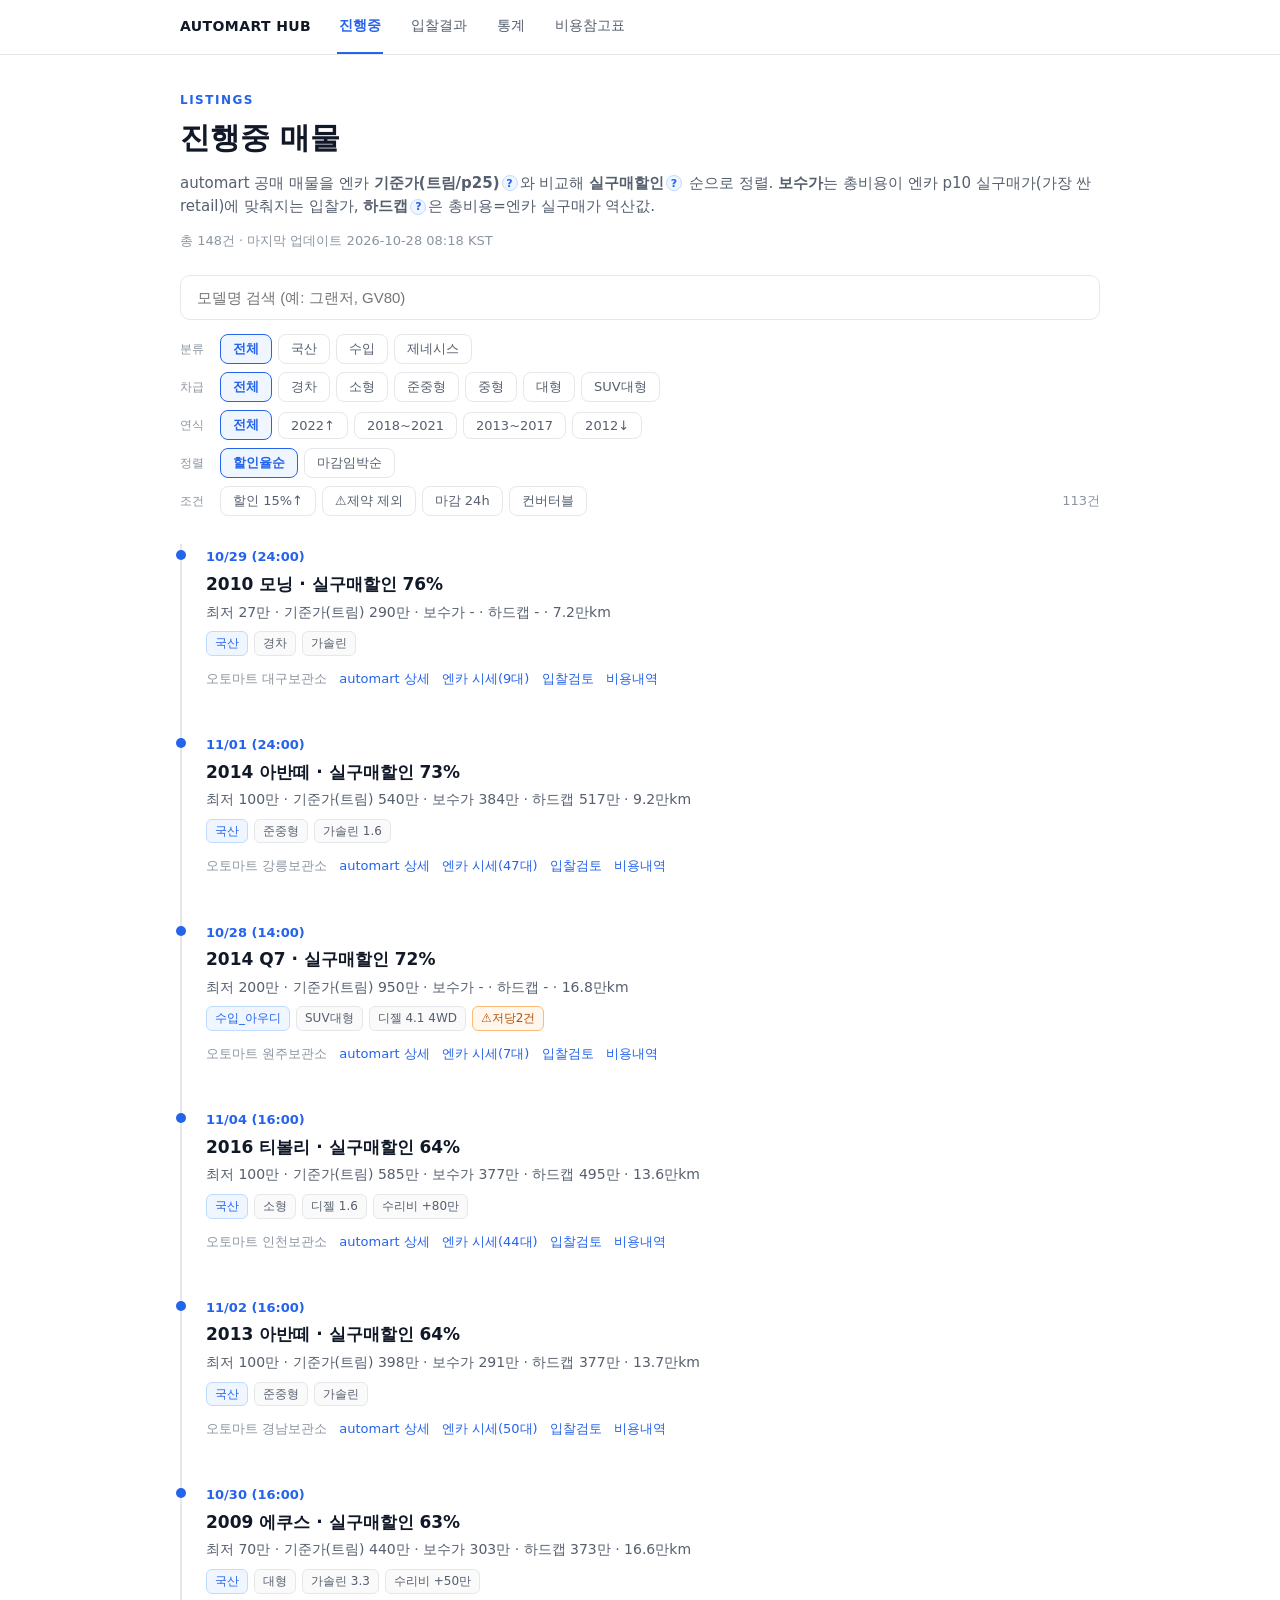
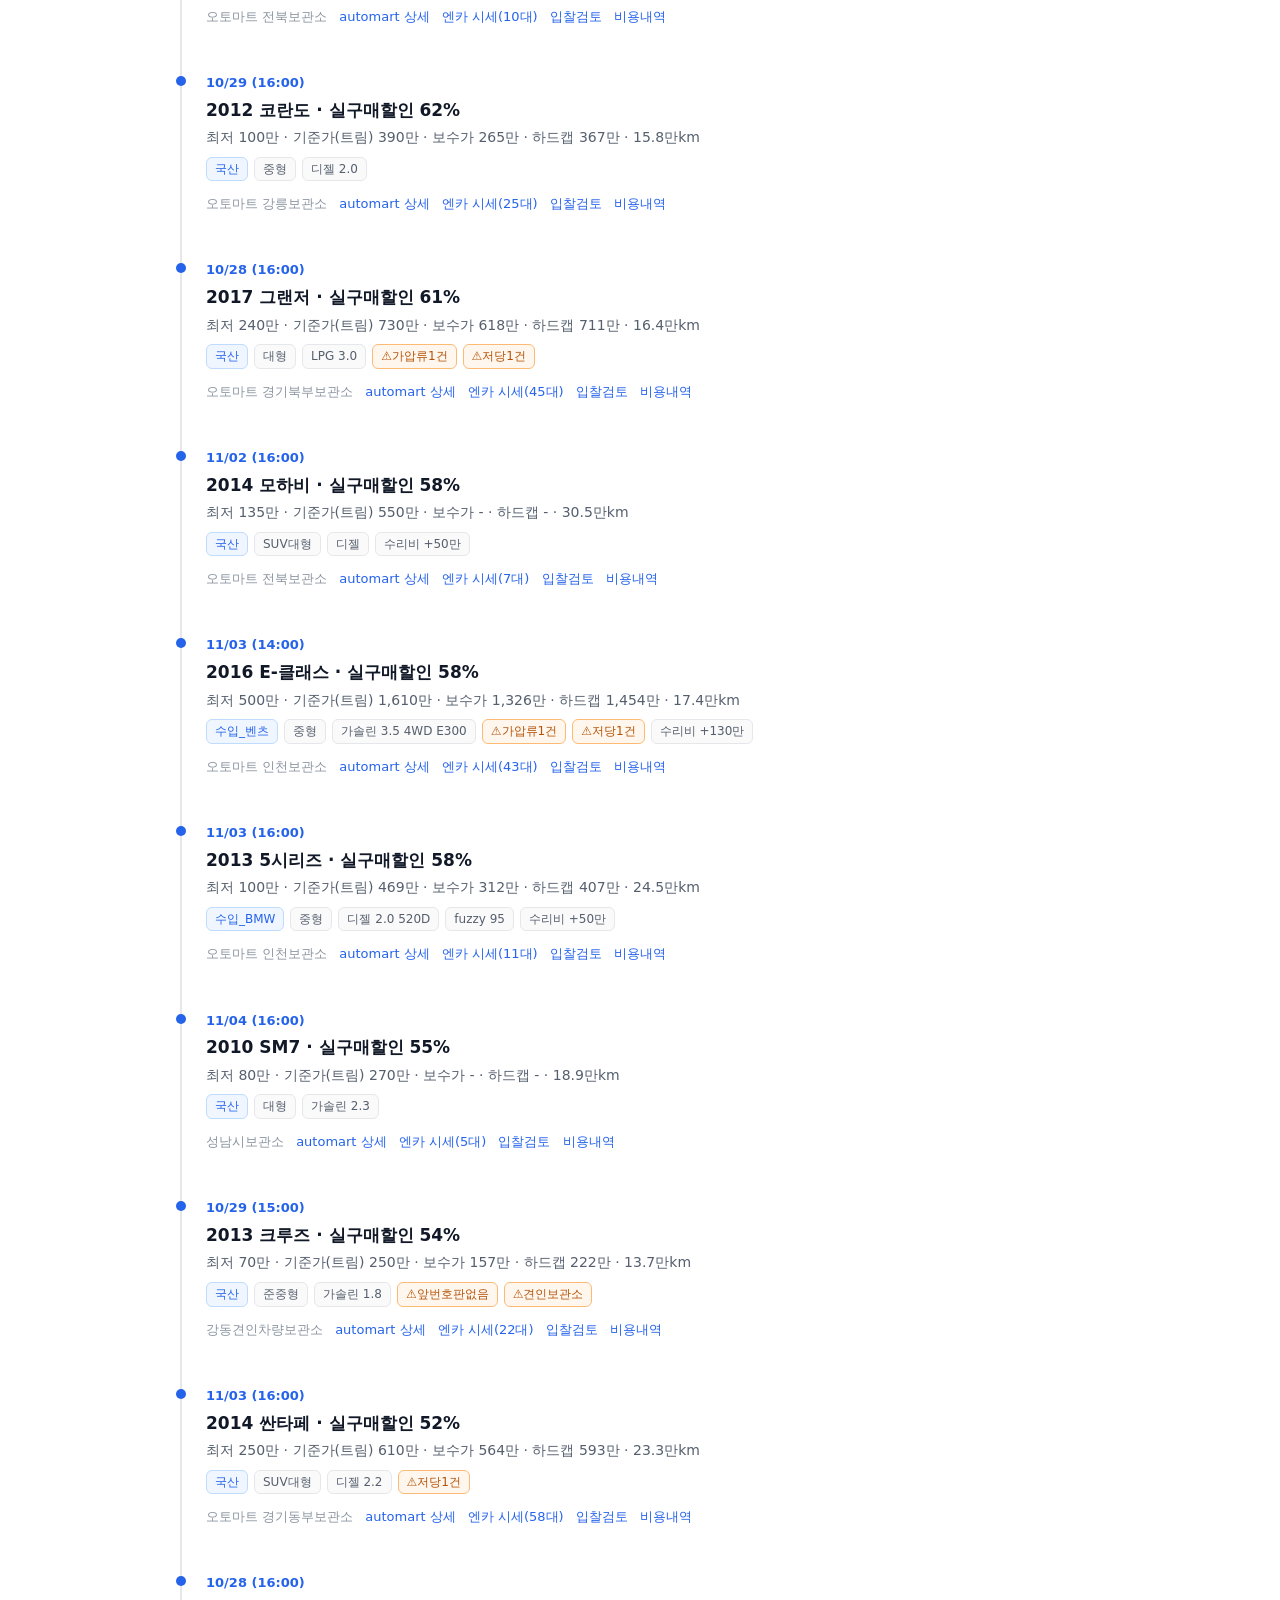
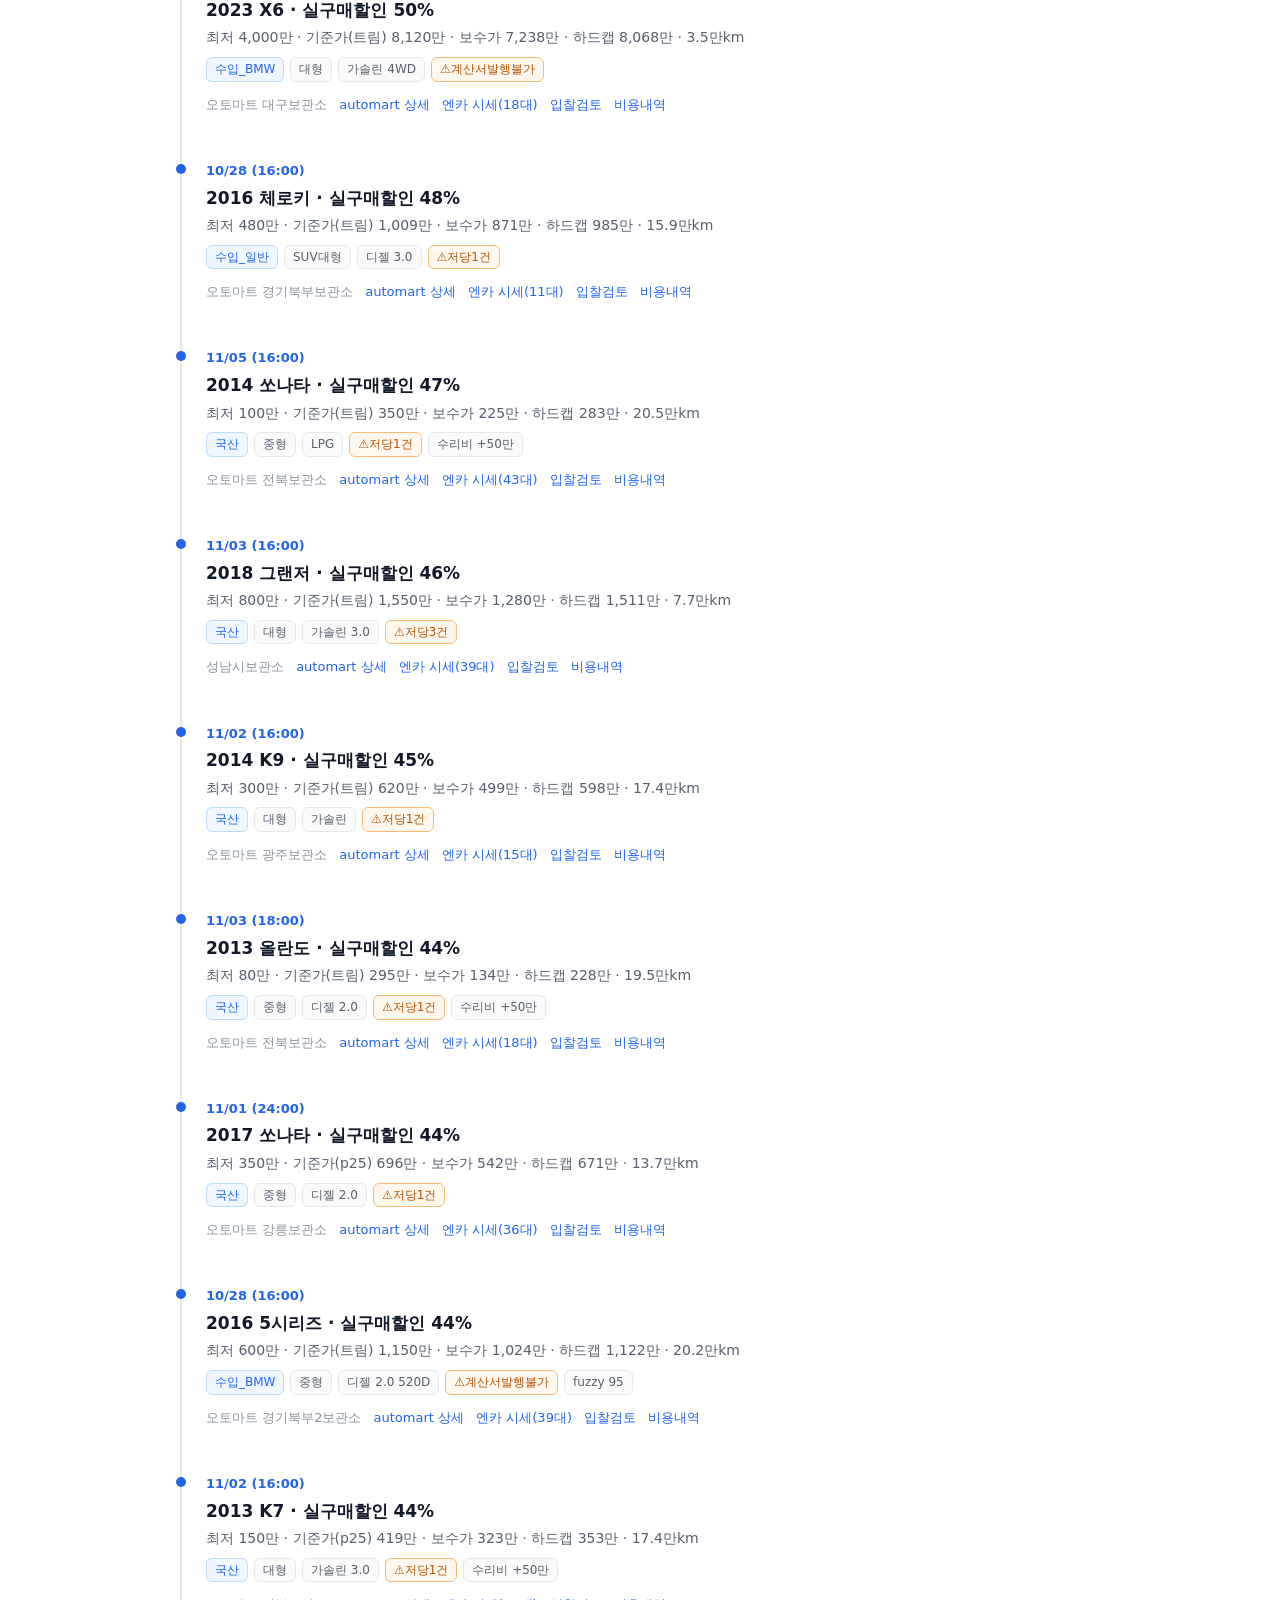
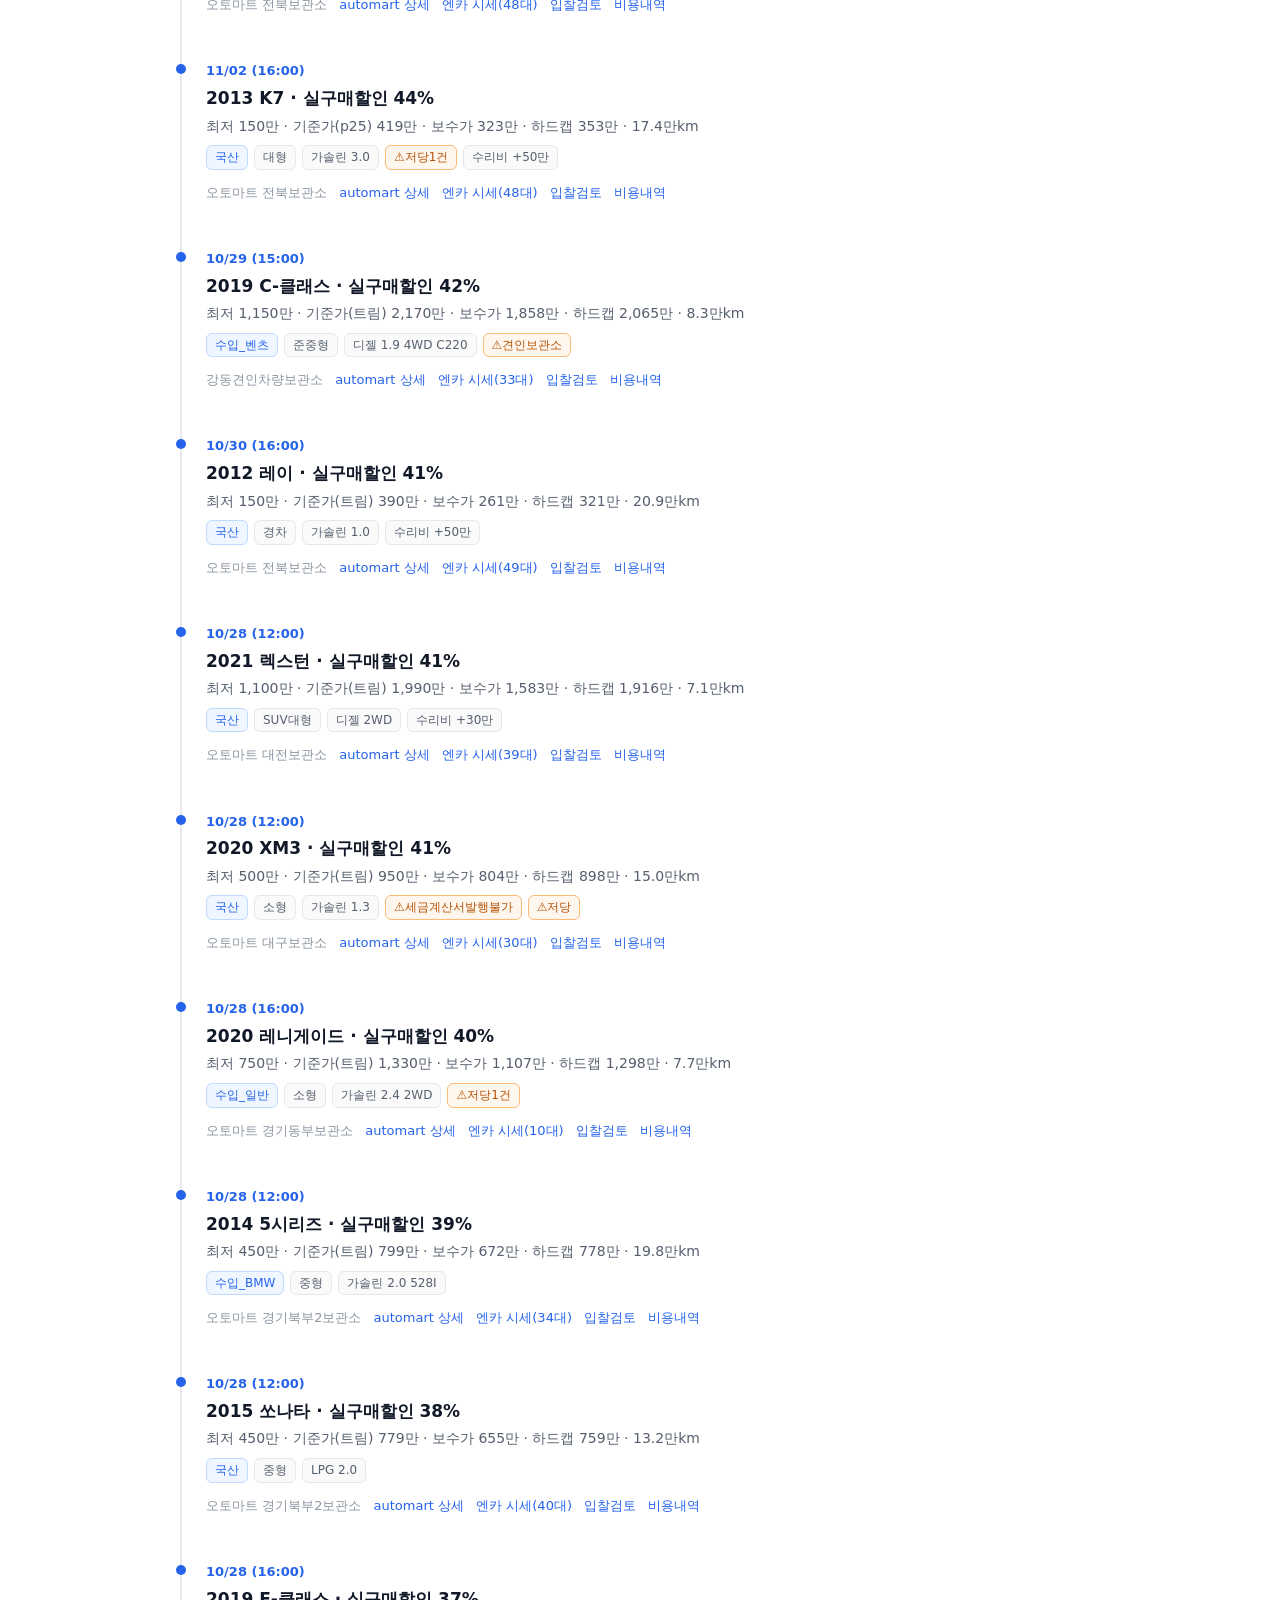
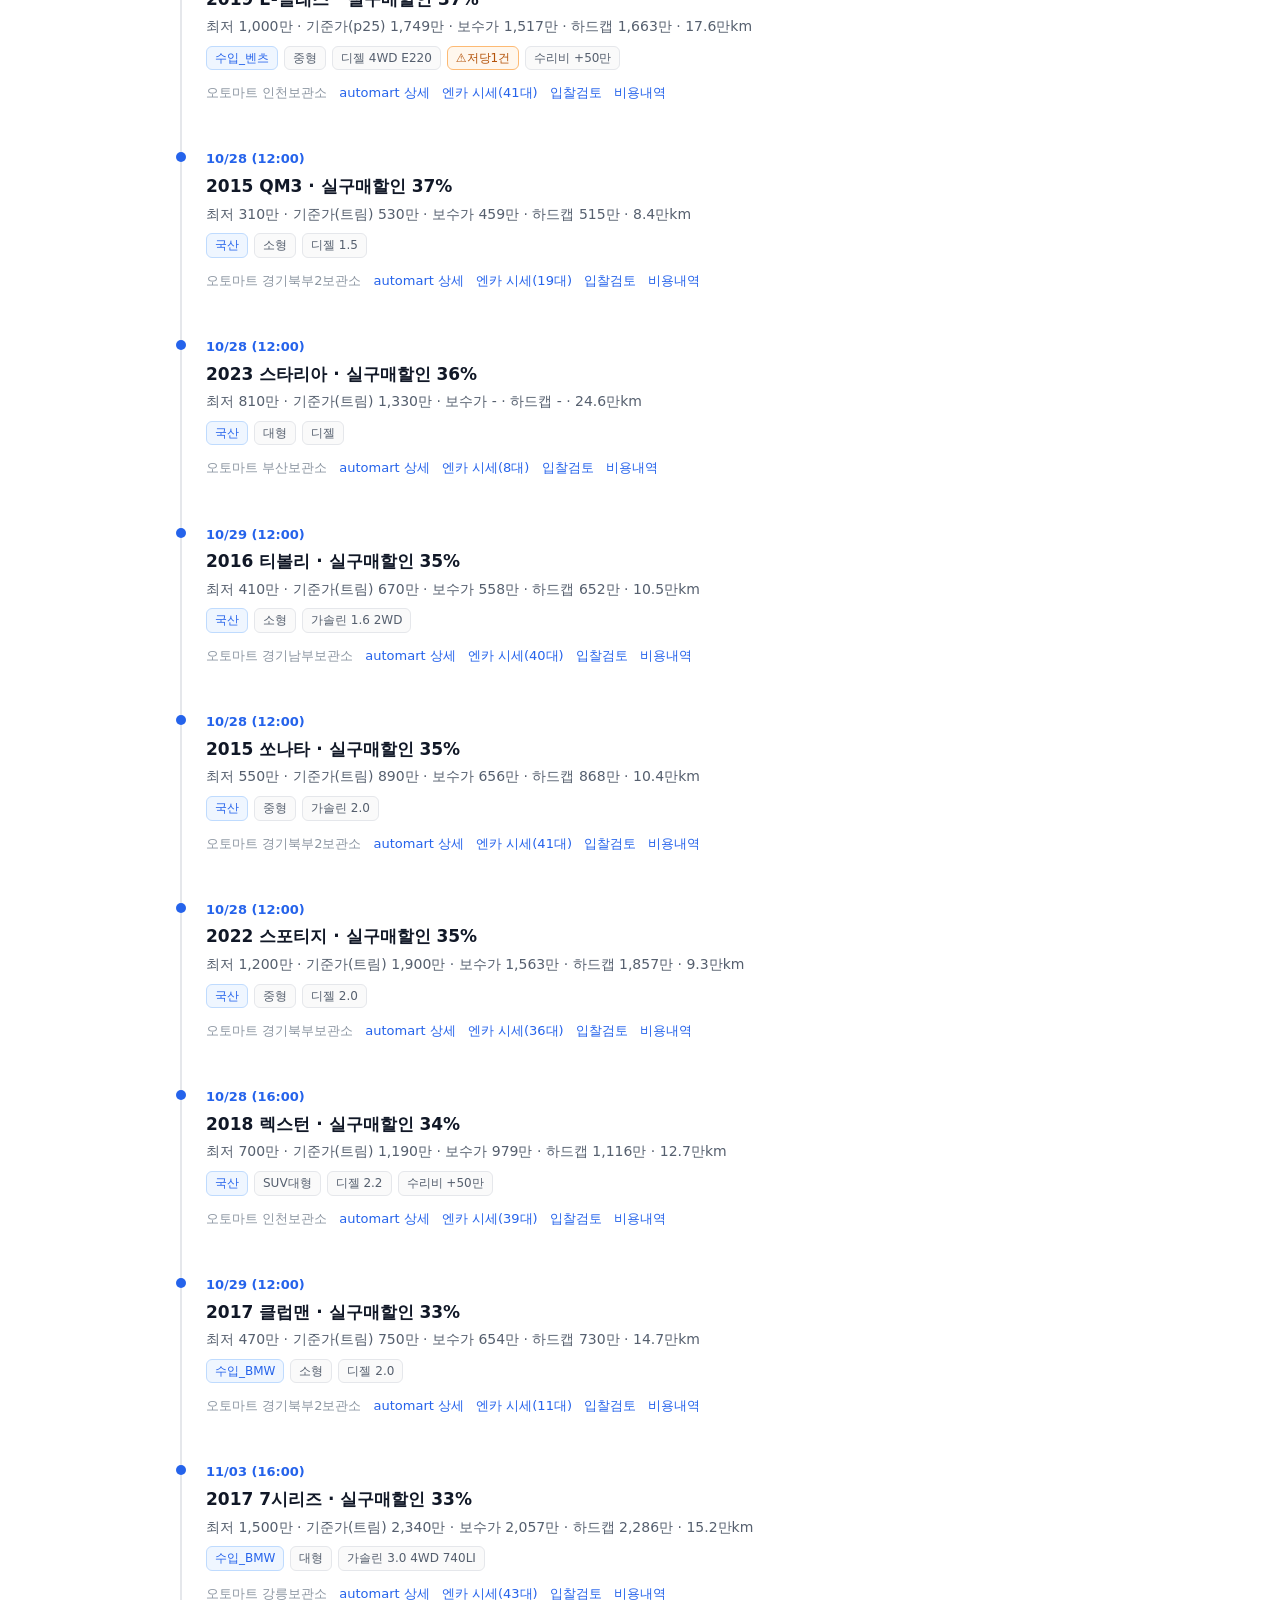
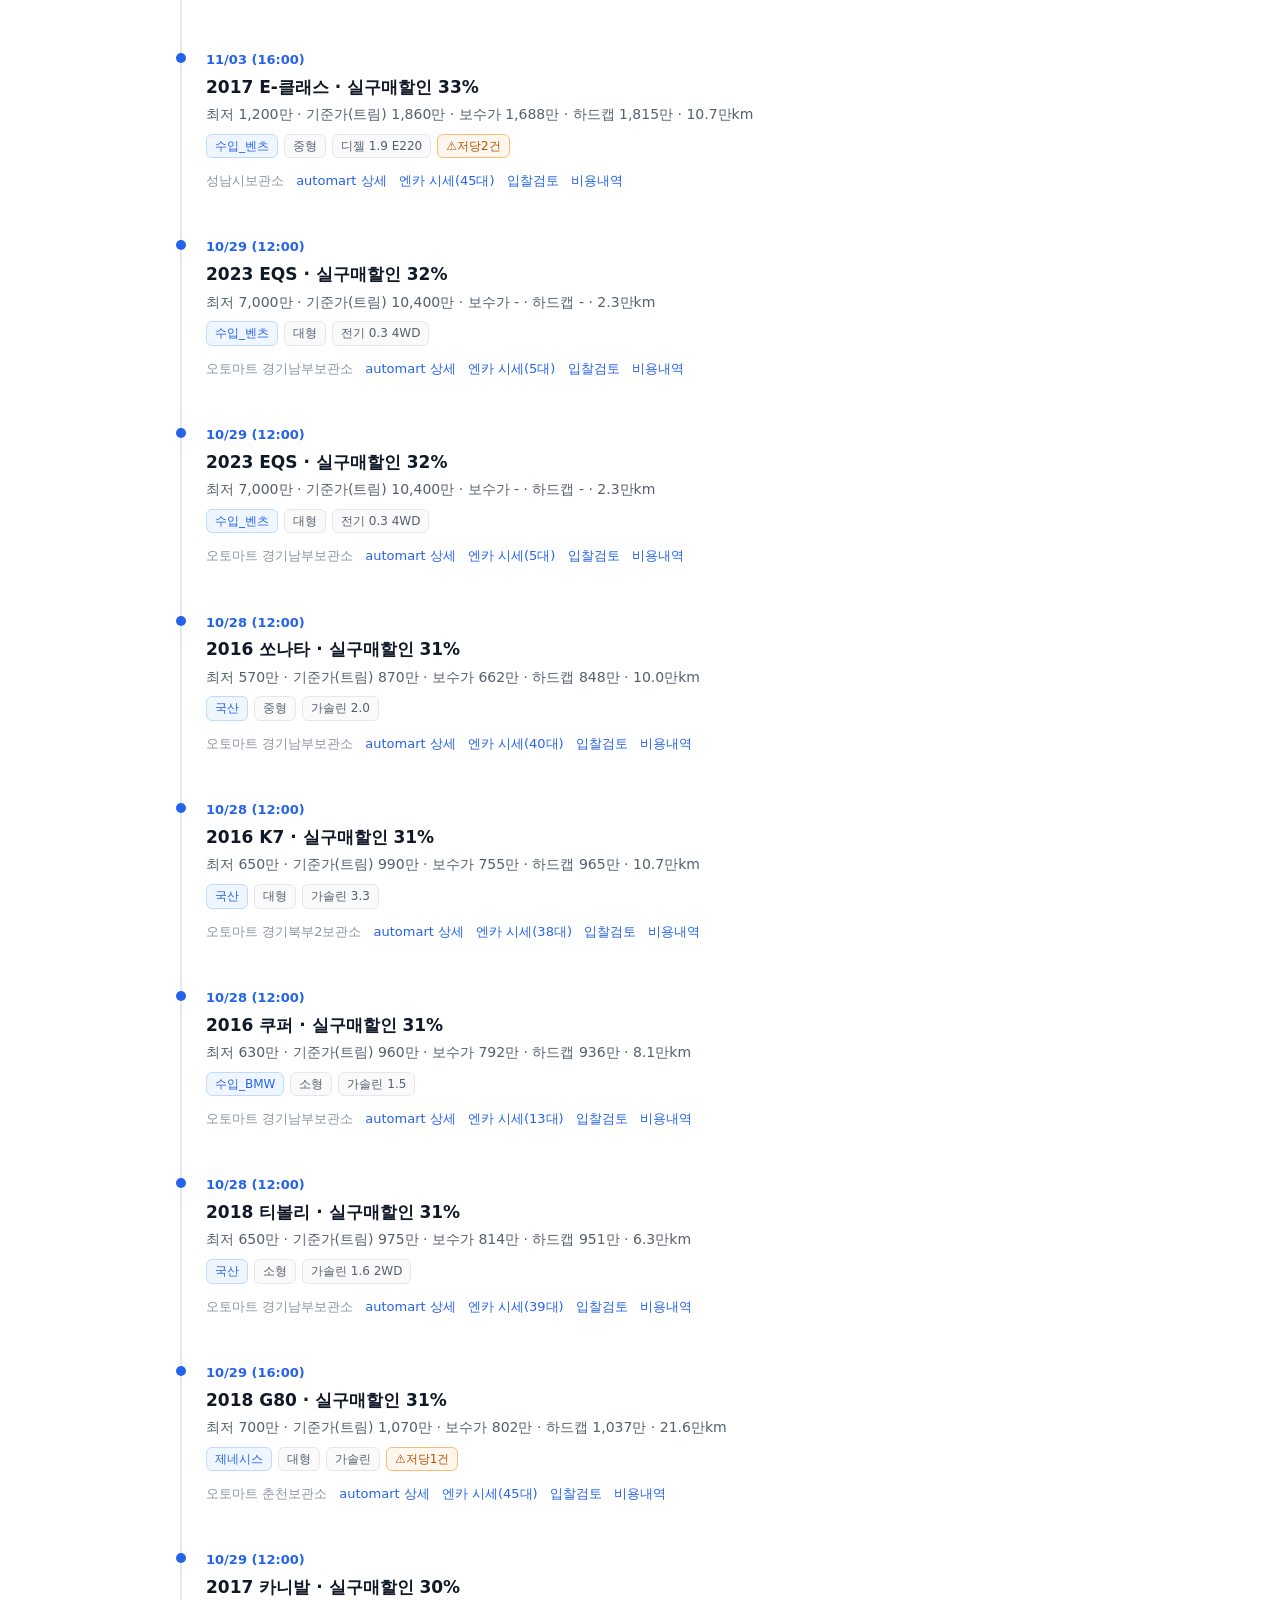
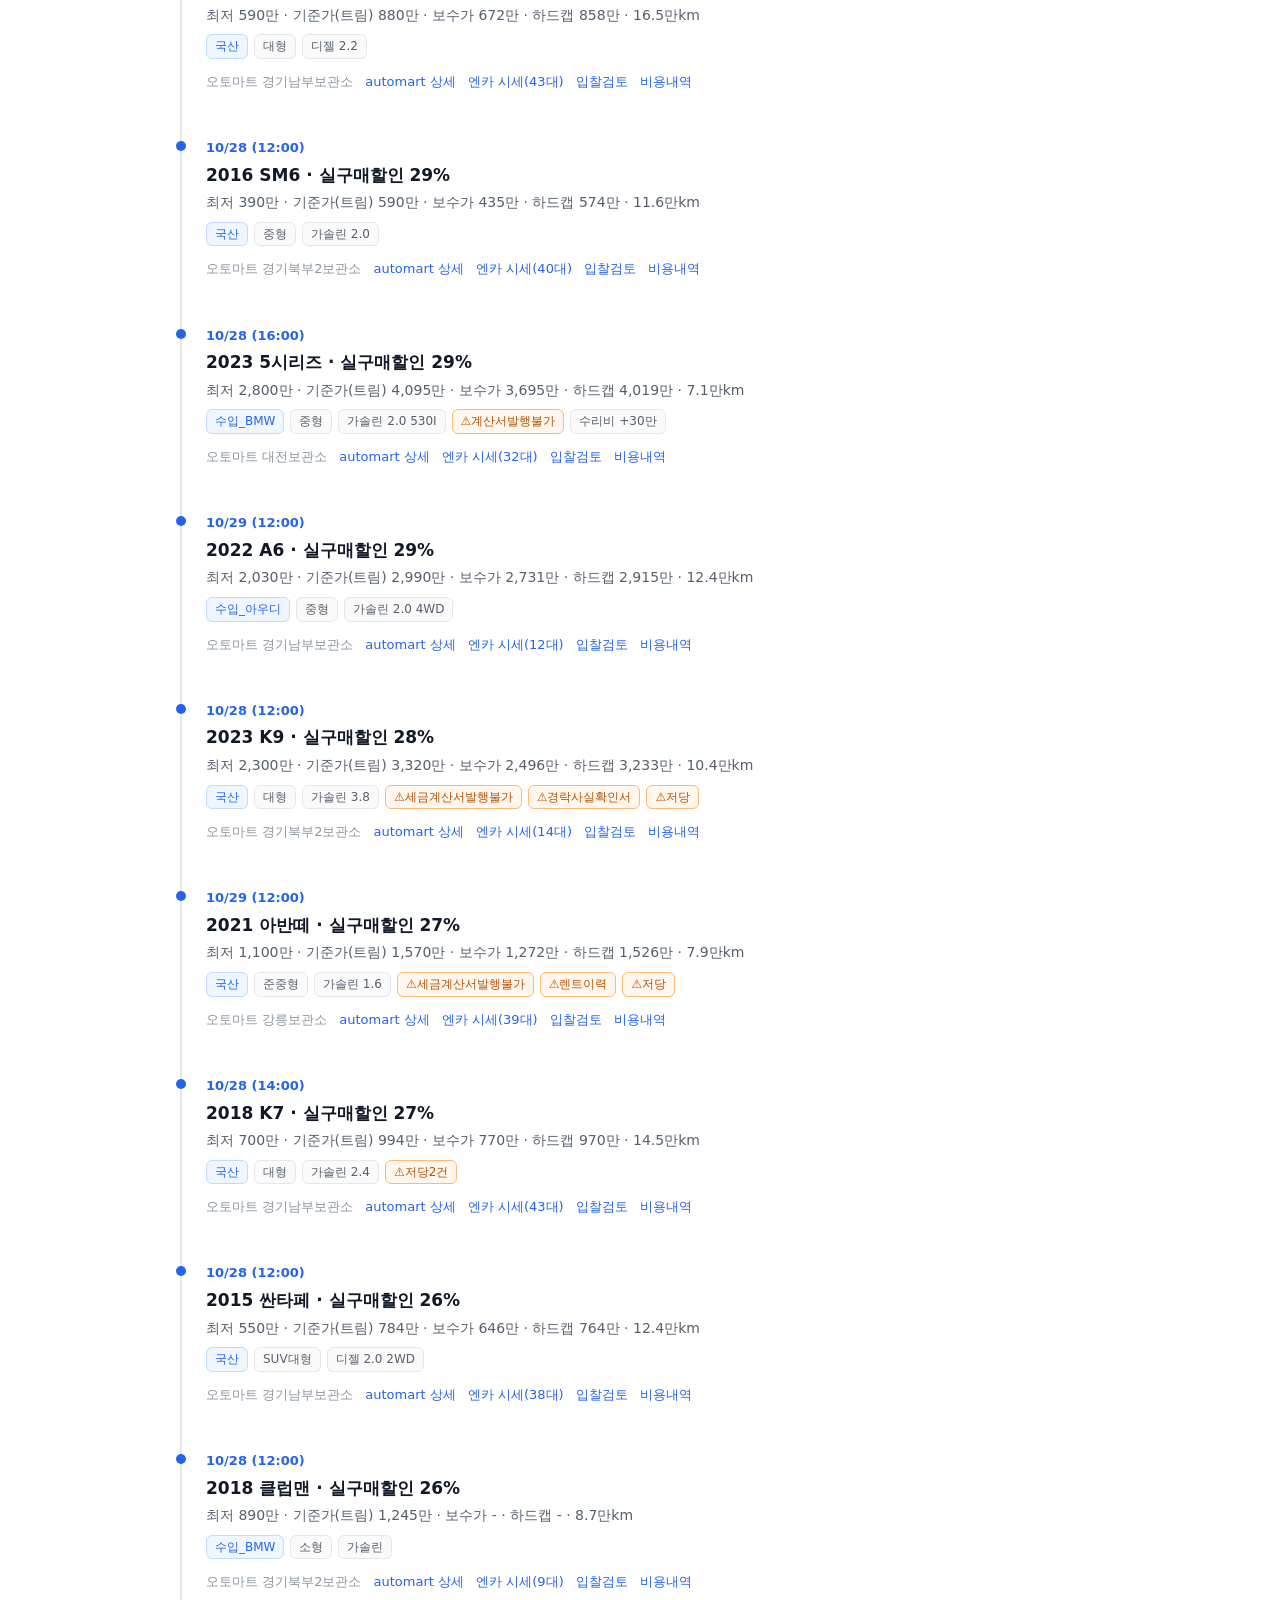
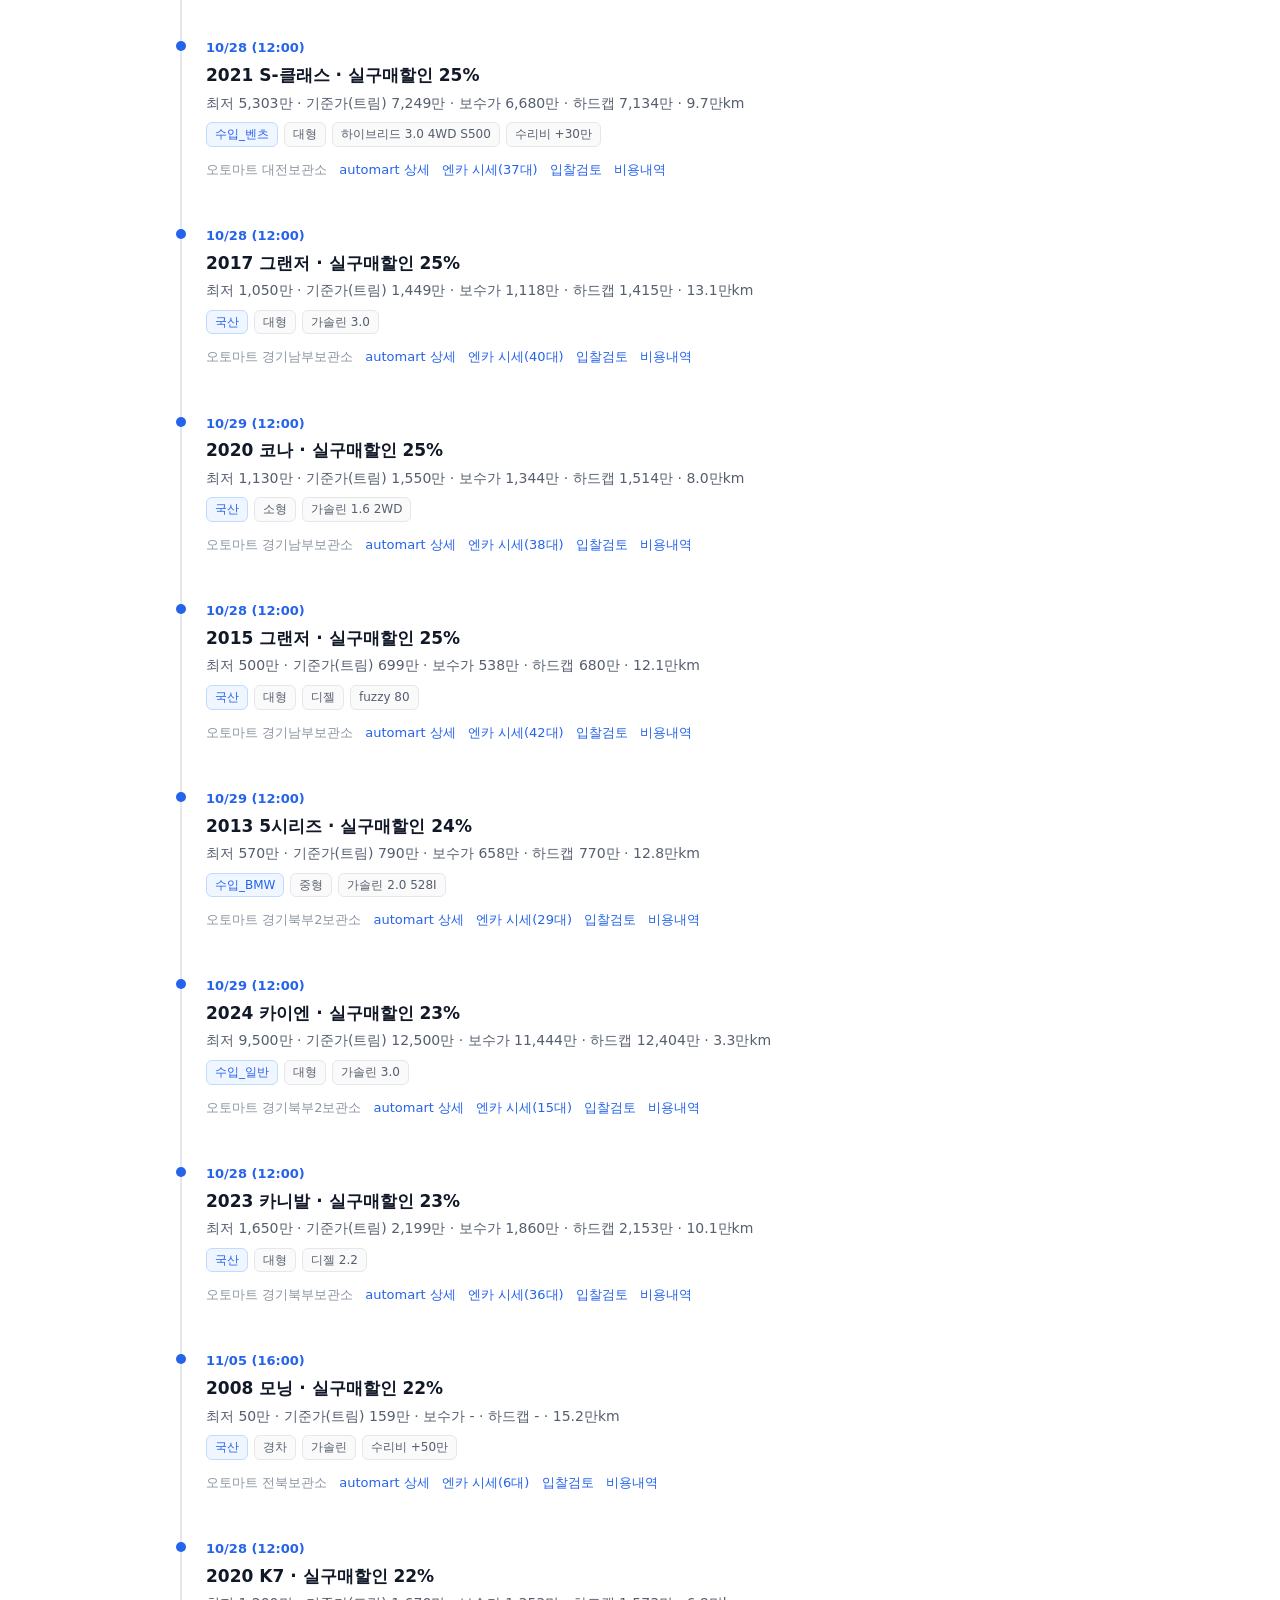
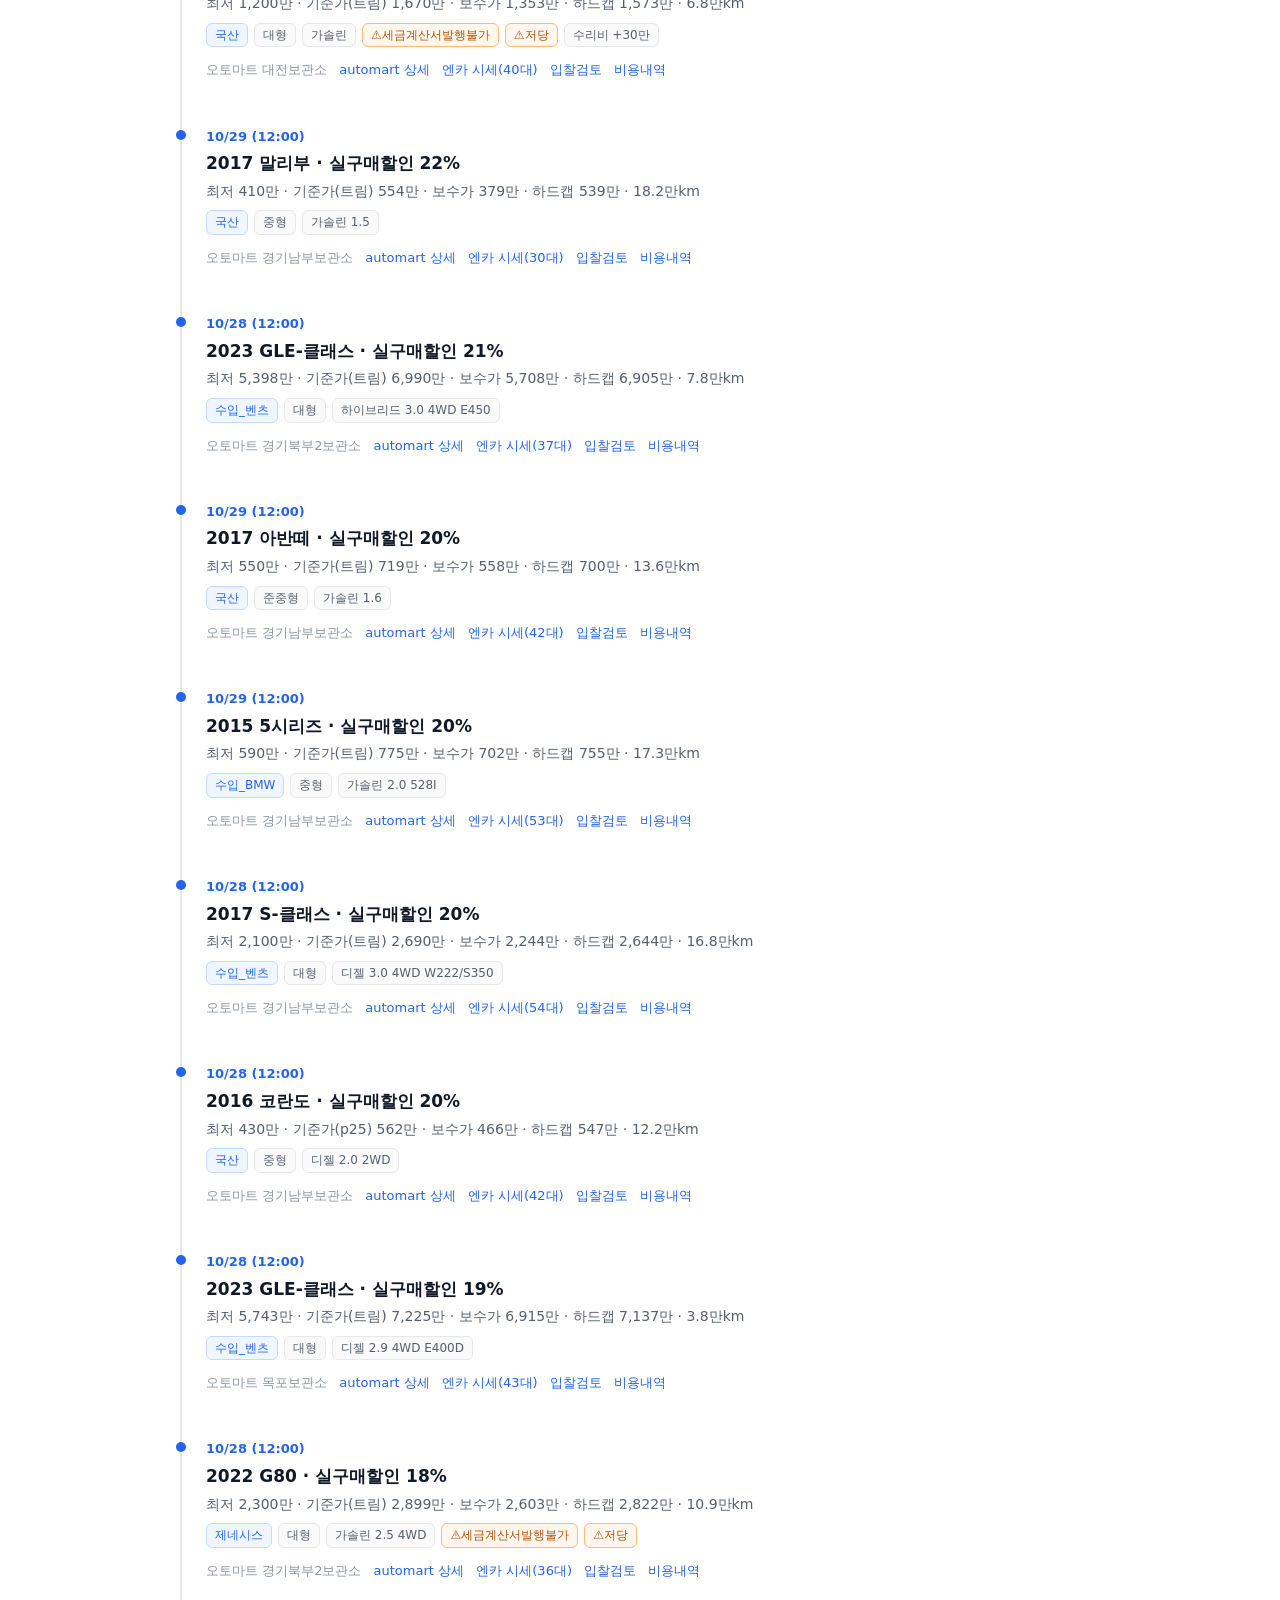
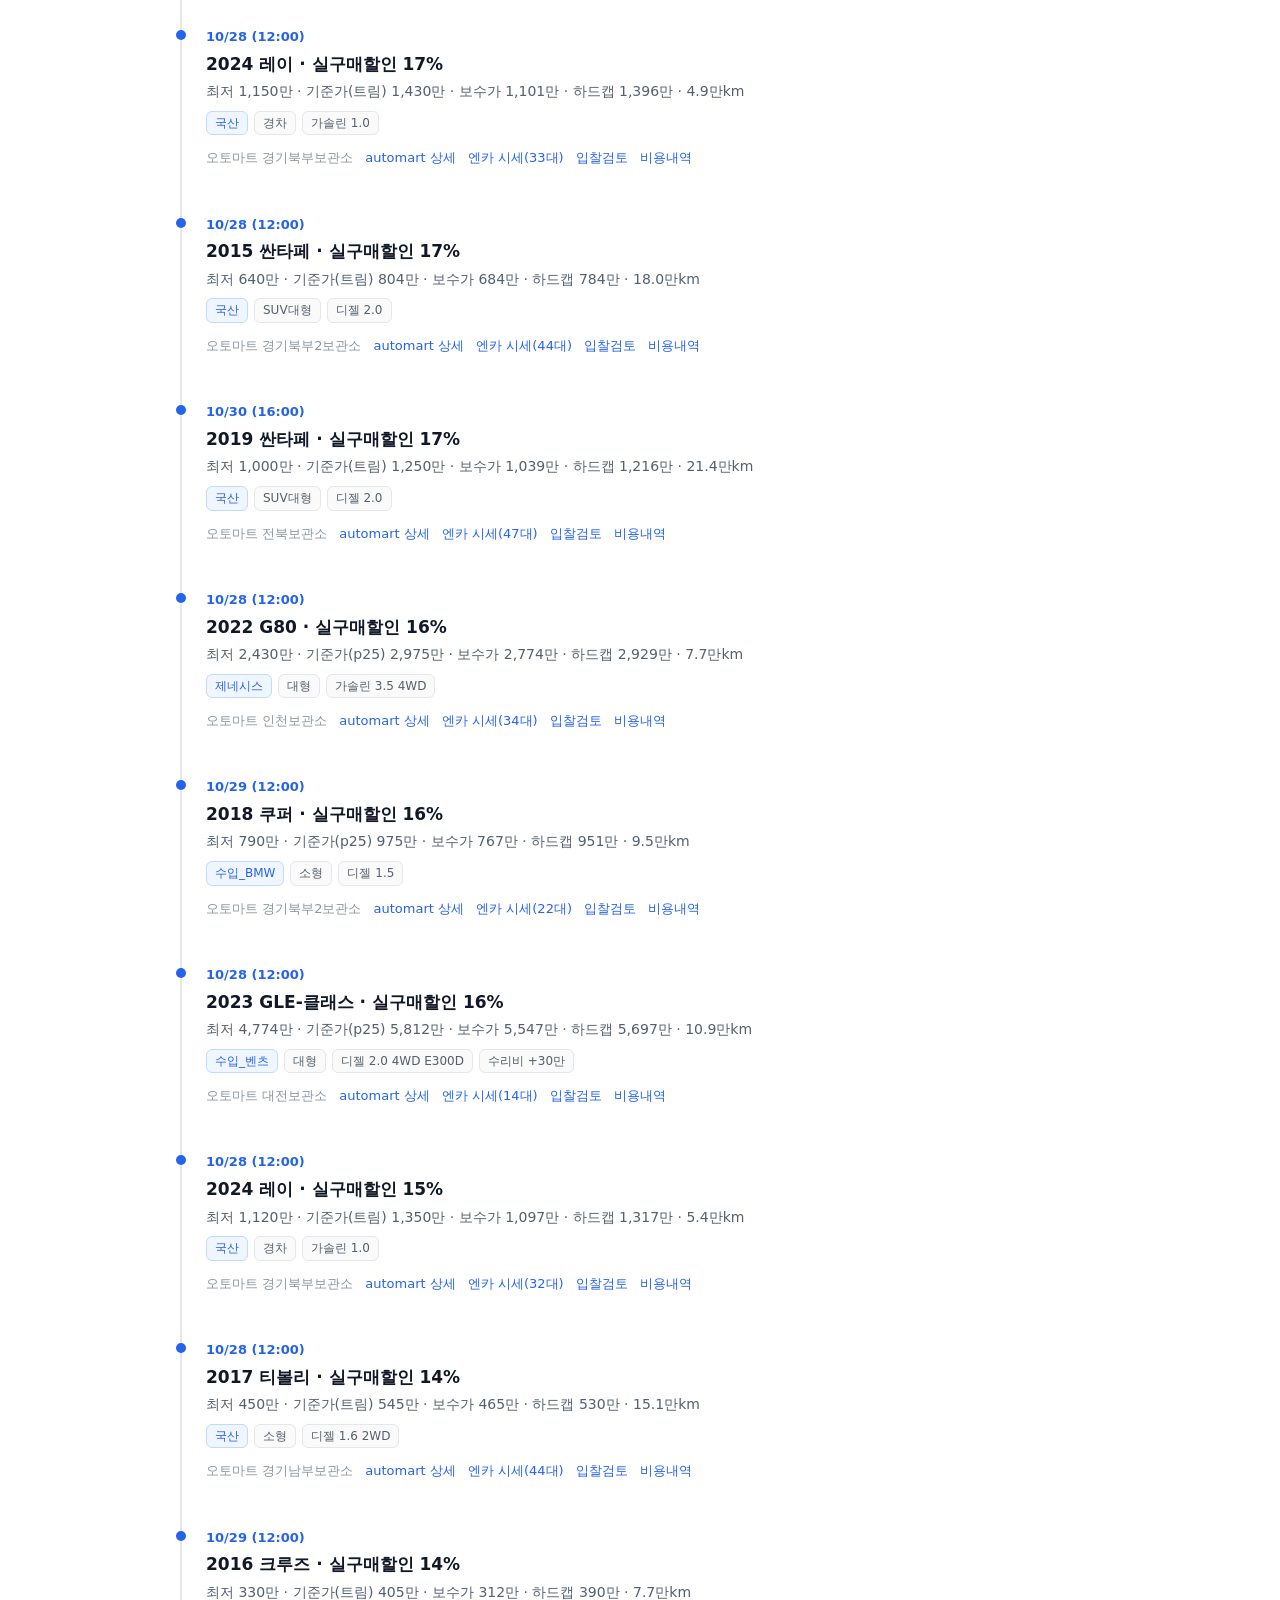
==== index.html @ 0cd73743 "data: 2026-10-28 08:18" ====
<!doctype html>
<html lang="ko">
<head>
<meta charset="utf-8">
<meta name="viewport" content="width=device-width,initial-scale=1">
<meta name="robots" content="noindex,nofollow">
<title>진행중 매물 — AUTOMART HUB</title>
<link rel="icon" href="data:image/svg+xml,<svg xmlns='http://www.w3.org/2000/svg' viewBox='0 0 16 16'><text y='14' font-size='14'>🚗</text></svg>">
<link rel="stylesheet" href="assets/style.css?v=202610280818">
</head>
<body data-page="listings">
<nav class="nav"><div class="nav-inner">
  <span class="brand">AUTOMART HUB</span>
  <a class="tab active" href="index.html">진행중</a>
  <a class="tab" href="results.html">입찰결과</a>
  <a class="tab" href="stats.html">통계</a>
  <a class="tab" href="costs.html">비용참고표</a>
</div></nav>
<main class="wrap">
  <div class="eyebrow">LISTINGS</div>
  <h1>진행중 매물</h1>
  <p class="desc">automart 공매 매물을 엔카 <b>기준가(트림/p25)</b><button class="help" type="button" aria-label="기준가 설명">?<span class="tip"><b>기준가</b> = 이 차의 현실적인 가치.<br>엔카에서 같은 모델·연식·비슷한 주행거리 매물 가격을 모아, <b>트림까지 일치하는 표본이 5건 이상이면 그 중앙값(트림)</b>, 아니면 <b>싼 쪽에서 1/4 지점 가격(p25)</b>을 씁니다. 딜러 호가 중앙값은 실거래보다 높아 보수적으로 잡은 값입니다.</span></button>와 비교해 <b>실구매할인</b><button class="help" type="button" aria-label="실구매할인 설명">?<span class="tip"><b>실구매할인</b> = 엔카에서 같은 트림·연식, 비슷한 주행거리(±20%)로 산 retail 실구매가(차값+취득세·정비 등 공통비용) 대비, 공매 총비용(낙찰가+부대비용)이 얼마나 싼지. 둘 다 세금 포함 같은 조건 비교.</span></button> 순으로 정렬.
     <b>보수가</b>는 총비용이 엔카 p10 실구매가(가장 싼 retail)에 맞춰지는 입찰가, <b>하드캡</b><button class="help" type="button" aria-label="하드캡 설명">?<span class="tip"><b>하드캡</b> = 이 금액을 넘으면 엔카에서 사는 것보다 비싸지는 진짜 상한.<br>총비용(낙찰가+세금·수수료·정비)이 <b>엔카 실구매가(차값+취득세 등 엔카로 사도 드는 공통비용)</b>와 같아지는 입찰가입니다. 그 아래로는 공매가 더 쌉니다.</span></button>은 총비용=엔카 실구매가 역산값.</p>
  <p class="meta" id="meta">-</p>
  <input class="search" id="q" placeholder="모델명 검색 (예: 그랜저, GV80)">
  <div class="filters">
    <div class="chip-row"><span class="lbl">분류</span>
      <button class="chip on" data-k="group" data-v="전체">전체</button>
      <button class="chip" data-k="group" data-v="국산">국산</button>
      <button class="chip" data-k="group" data-v="수입">수입</button>
      <button class="chip" data-k="group" data-v="제네시스">제네시스</button>
    </div>
    <div class="chip-row"><span class="lbl">차급</span>
      <button class="chip on" data-k="seg" data-v="전체">전체</button>
      <button class="chip" data-k="seg" data-v="경차">경차</button>
      <button class="chip" data-k="seg" data-v="소형">소형</button>
      <button class="chip" data-k="seg" data-v="준중형">준중형</button>
      <button class="chip" data-k="seg" data-v="중형">중형</button>
      <button class="chip" data-k="seg" data-v="대형">대형</button>
      <button class="chip" data-k="seg" data-v="SUV대형">SUV대형</button>
    </div>
    <div class="chip-row"><span class="lbl">연식</span>
      <button class="chip on" data-k="yr" data-v="전체">전체</button>
      <button class="chip" data-k="yr" data-v="g2022">2022↑</button>
      <button class="chip" data-k="yr" data-v="g1821">2018~2021</button>
      <button class="chip" data-k="yr" data-v="g1317">2013~2017</button>
      <button class="chip" data-k="yr" data-v="g2012">2012↓</button>
    </div>
    <div class="chip-row"><span class="lbl">정렬</span>
      <button class="chip on" data-k="sort" data-v="disc">할인율순</button>
      <button class="chip" data-k="sort" data-v="deadline">마감임박순</button>
    </div>
    <div class="chip-row"><span class="lbl">조건</span>
      <button class="chip" data-k="disc15">할인 15%↑</button>
      <button class="chip" data-k="noFlag">⚠제약 제외</button>
      <button class="chip" data-k="soon">마감 24h</button>
      <button class="chip" data-k="conv">컨버터블</button>
      <span id="count"></span>
    </div>
  </div>
  <ul class="tl" id="list"></ul>
  <details class="lowsample" id="low-wrap" style="display:none">
    <summary id="low-sum"></summary>
    <ul class="tl" id="low-list"></ul>
  </details>
</main>
<script src="data/meta.js?v=202610280818"></script>
<script src="data/listings.js?v=202610280818"></script>
<script src="assets/app.js?v=202610280818"></script>
<script data-goatcounter="https://automarthub.goatcounter.com/count"
        async src="//gc.zgo.at/count.js"></script>
</body>
</html>
---- assets/style.css ----
/* automart-hub — 라이트 에디토리얼 셸 (참고: SMR 뉴스 허브 스타일) */
:root{
  --accent:#2563eb; --accent-bg:#eff6ff; --accent-line:#bfdbfe;
  --ink:#111827; --sub:#555f6e; --mut:#8b95a1;
  --line:#e5e7eb; --warn:#b45309; --warn-bg:#fff7ed; --warn-line:#fdba74;
}
*{box-sizing:border-box}
body{margin:0;font-family:"Segoe UI","Malgun Gothic","Apple SD Gothic Neo",system-ui,sans-serif;
     color:var(--ink);background:#fff;line-height:1.55}
a{color:var(--accent);text-decoration:none}
a:hover{text-decoration:underline}

/* 상단 내비 */
.nav{border-bottom:1px solid var(--line);position:sticky;top:0;background:#fff;z-index:10}
.nav-inner{max-width:960px;margin:0 auto;padding:0 20px;display:flex;align-items:center;gap:26px;overflow-x:auto}
.brand{font-weight:800;font-size:14px;letter-spacing:.4px;padding:15px 0;white-space:nowrap}
.nav a.tab{color:var(--sub);font-size:14px;padding:15px 2px;border-bottom:2px solid transparent;white-space:nowrap}
.nav a.tab.active{color:var(--accent);font-weight:700;border-bottom-color:var(--accent)}
.nav a.tab:hover{text-decoration:none;color:var(--ink)}

/* 페이지 머리 */
.wrap{max-width:960px;margin:0 auto;padding:36px 20px 80px}
.eyebrow{color:var(--accent);font-size:12px;font-weight:700;letter-spacing:1.5px}
h1{margin:6px 0 10px;font-size:30px}
h2{font-size:18px;margin:34px 0 10px}
.desc{color:var(--sub);margin:0 0 6px;font-size:15px}
.meta{color:var(--mut);font-size:13px;margin-bottom:24px}

/* 검색/필터 칩 */
.search{width:100%;padding:13px 16px;font-size:15px;border:1px solid var(--line);border-radius:10px;margin-bottom:14px}
.search:focus{outline:2px solid var(--accent);border-color:transparent}
.filters{display:flex;flex-direction:column;gap:8px;margin-bottom:28px}
.chip-row{display:flex;align-items:center;gap:6px;flex-wrap:wrap}
.chip-row .lbl{color:var(--mut);font-size:12px;min-width:34px}
.chip{border:1px solid var(--line);background:#fff;border-radius:8px;padding:5px 12px;
      font-size:13px;color:var(--sub);cursor:pointer;font-family:inherit}
.chip.on{border-color:var(--accent);color:var(--accent);font-weight:700;background:var(--accent-bg)}
#count{color:var(--mut);font-size:13px;margin-left:auto}

/* 타임라인 리스트 */
.tl{list-style:none;margin:0;padding:0;border-left:2px solid var(--line)}
.tl li{position:relative;padding:0 0 30px 24px}
.tl li::before{content:"";position:absolute;left:-6px;top:6px;width:10px;height:10px;border-radius:50%;background:var(--accent)}
.tl li.empty{border:0;color:var(--mut);text-align:center;padding:40px 0}
.tl li.empty::before{display:none}
.tl .date{color:var(--accent);font-weight:700;font-size:13px}
.tl h3{margin:2px 0 4px;font-size:17px}
.tl .line{color:var(--sub);font-size:14px;margin:0 0 8px}
.tags{display:flex;gap:6px;flex-wrap:wrap;margin-bottom:6px}
.tag{font-size:12px;border:1px solid var(--line);border-radius:6px;padding:2px 8px;color:var(--sub);background:#fafafa}
.tag.blue{color:var(--accent);border-color:var(--accent-line);background:var(--accent-bg)}
.tag.warn{color:var(--warn);border-color:var(--warn-line);background:var(--warn-bg)}
.tag.v-cheap{color:#0a7a33;border-color:#9ad8af;background:#e9f8ef}
.tag.v-fair{color:#8a6d00;border-color:#e6cf8a;background:#fbf4dd}
.tag.v-pricey{color:#b42318;border-color:#f0b4ae;background:#fdecea}
.line.sub{font-size:13px;margin-top:-4px}
.line .warn{color:var(--warn)}
.src{color:var(--mut);font-size:13px}
.src a{margin-left:8px}
details.lowsample{margin-top:14px}
details.lowsample summary{cursor:pointer;color:var(--mut);font-size:14px;padding:8px 0}

/* 통계 */
.banner{background:var(--warn-bg);border:1px solid var(--warn-line);color:var(--warn);
        border-radius:10px;padding:10px 14px;font-size:14px;margin-bottom:18px}
.banner.note{background:var(--accent-bg);border-color:var(--accent-line);color:var(--accent)}

/* 내 메모(localStorage) */
.usermemo{margin:4px 0 2px}
.usermemo button{font:inherit;font-size:12px;border:1px solid var(--line);background:#fafafa;
  color:var(--sub);border-radius:6px;padding:2px 8px;cursor:pointer;margin-left:6px}
.usermemo .memo-add{margin-left:0;color:var(--accent);border-color:var(--accent-line);background:var(--accent-bg)}
.memo-show{font-size:13px;color:var(--sub);margin:2px 0 0}
.memo-show .memo-text{color:#222}
.memo-input{display:block;width:100%;max-width:480px;box-sizing:border-box;font:inherit;font-size:13px;
  border:1px solid var(--accent-line);border-radius:8px;padding:6px 8px;margin-top:4px}
.memo-btns{margin-top:4px}
.memo-btns button{margin-left:0;margin-right:6px}
.memo-btns .memo-save{color:var(--accent);border-color:var(--accent-line);background:var(--accent-bg)}
.cards{display:grid;grid-template-columns:repeat(4,1fr);gap:12px;margin-bottom:8px}
.card{border:1px solid var(--line);border-radius:12px;padding:16px}
.card .k{color:var(--mut);font-size:12px}
.card .v{font-size:24px;font-weight:800;margin-top:4px}
.bars{margin:8px 0 10px}
.bar-row{display:flex;align-items:center;gap:10px;margin:7px 0;font-size:13px}
.bar-row .bl{min-width:64px;color:var(--sub);text-align:right}
.bar-track{flex:1;display:flex;gap:3px;align-items:center}
.bar{height:14px;border-radius:4px;background:var(--accent);min-width:2px}
.bar.gray{background:#cbd5e1}
.bar-row .bv{color:var(--mut);white-space:nowrap}
.legend{color:var(--mut);font-size:12px;margin:4px 0 16px}
.legend i{display:inline-block;width:10px;height:10px;border-radius:3px;vertical-align:-1px;margin-right:4px}

/* 표 (비용참고표) */
table{border-collapse:collapse;width:100%;font-size:14px;margin:8px 0 6px}
th,td{border:1px solid var(--line);padding:8px 10px;text-align:right}
th{background:#f8fafc;color:var(--sub);font-weight:600}
td:first-child,th:first-child{text-align:left}

/* 매물 비용내역 (클릭 펼침) */
.costlink{cursor:pointer}
.costbox{display:none;margin:10px 0 4px;max-width:420px}
.costbox.open{display:block}
.costbox table{margin:0;font-size:13px}
.costbox td,.costbox th{padding:5px 10px}
.costbox tr.sum td{font-weight:700;background:#f8fafc}
.costbox .note{color:var(--mut);font-size:12px;margin:6px 0 0}

/* 낙찰 할인율 데이터셋 토글 (입찰결과 상단) */
.disctoggle{margin:0 0 22px;border:1px solid var(--line);border-radius:10px;padding:6px 12px;background:#fcfdff}
.disctoggle summary{cursor:pointer;color:var(--accent);font-size:14px;font-weight:700;padding:6px 0;list-style:none}
.disctoggle summary::-webkit-details-marker{display:none}
.disctoggle summary::before{content:"▸ "}
.disctoggle[open] summary::before{content:"▾ "}
.disc-note{color:var(--mut);font-size:12px;margin:2px 0 6px}
.disc-scroll{overflow-x:auto}
.disctoggle table{font-size:13px;min-width:600px;margin:4px 0 6px}
.disctoggle td.l{text-align:left}
.disctoggle .mut{color:var(--mut)}
.disctoggle b.hi{color:#0a7a33}

/* 도움말 툴팁 (?) — PC 호버 + 모바일 탭(클릭 토글) */
.help{position:relative;display:inline-flex;align-items:center;justify-content:center;
      width:16px;height:16px;margin:0 2px;padding:0;border:1px solid var(--accent-line);
      border-radius:50%;background:var(--accent-bg);color:var(--accent);
      font-size:11px;font-weight:700;cursor:pointer;vertical-align:1px;font-family:inherit}
.help .tip{display:none;position:absolute;left:0;top:22px;z-index:20;width:300px;max-width:78vw;
      background:#fff;border:1px solid var(--line);border-radius:10px;
      box-shadow:0 6px 24px rgba(17,24,39,.12);padding:12px 14px;
      color:var(--sub);font-size:13px;font-weight:400;line-height:1.6;text-align:left;cursor:default}
.help:hover .tip,.help.open .tip{display:block}

@media (max-width:640px){
  h1{font-size:24px}
  .cards{grid-template-columns:repeat(2,1fr)}
  .tl .line{line-height:1.8}
}
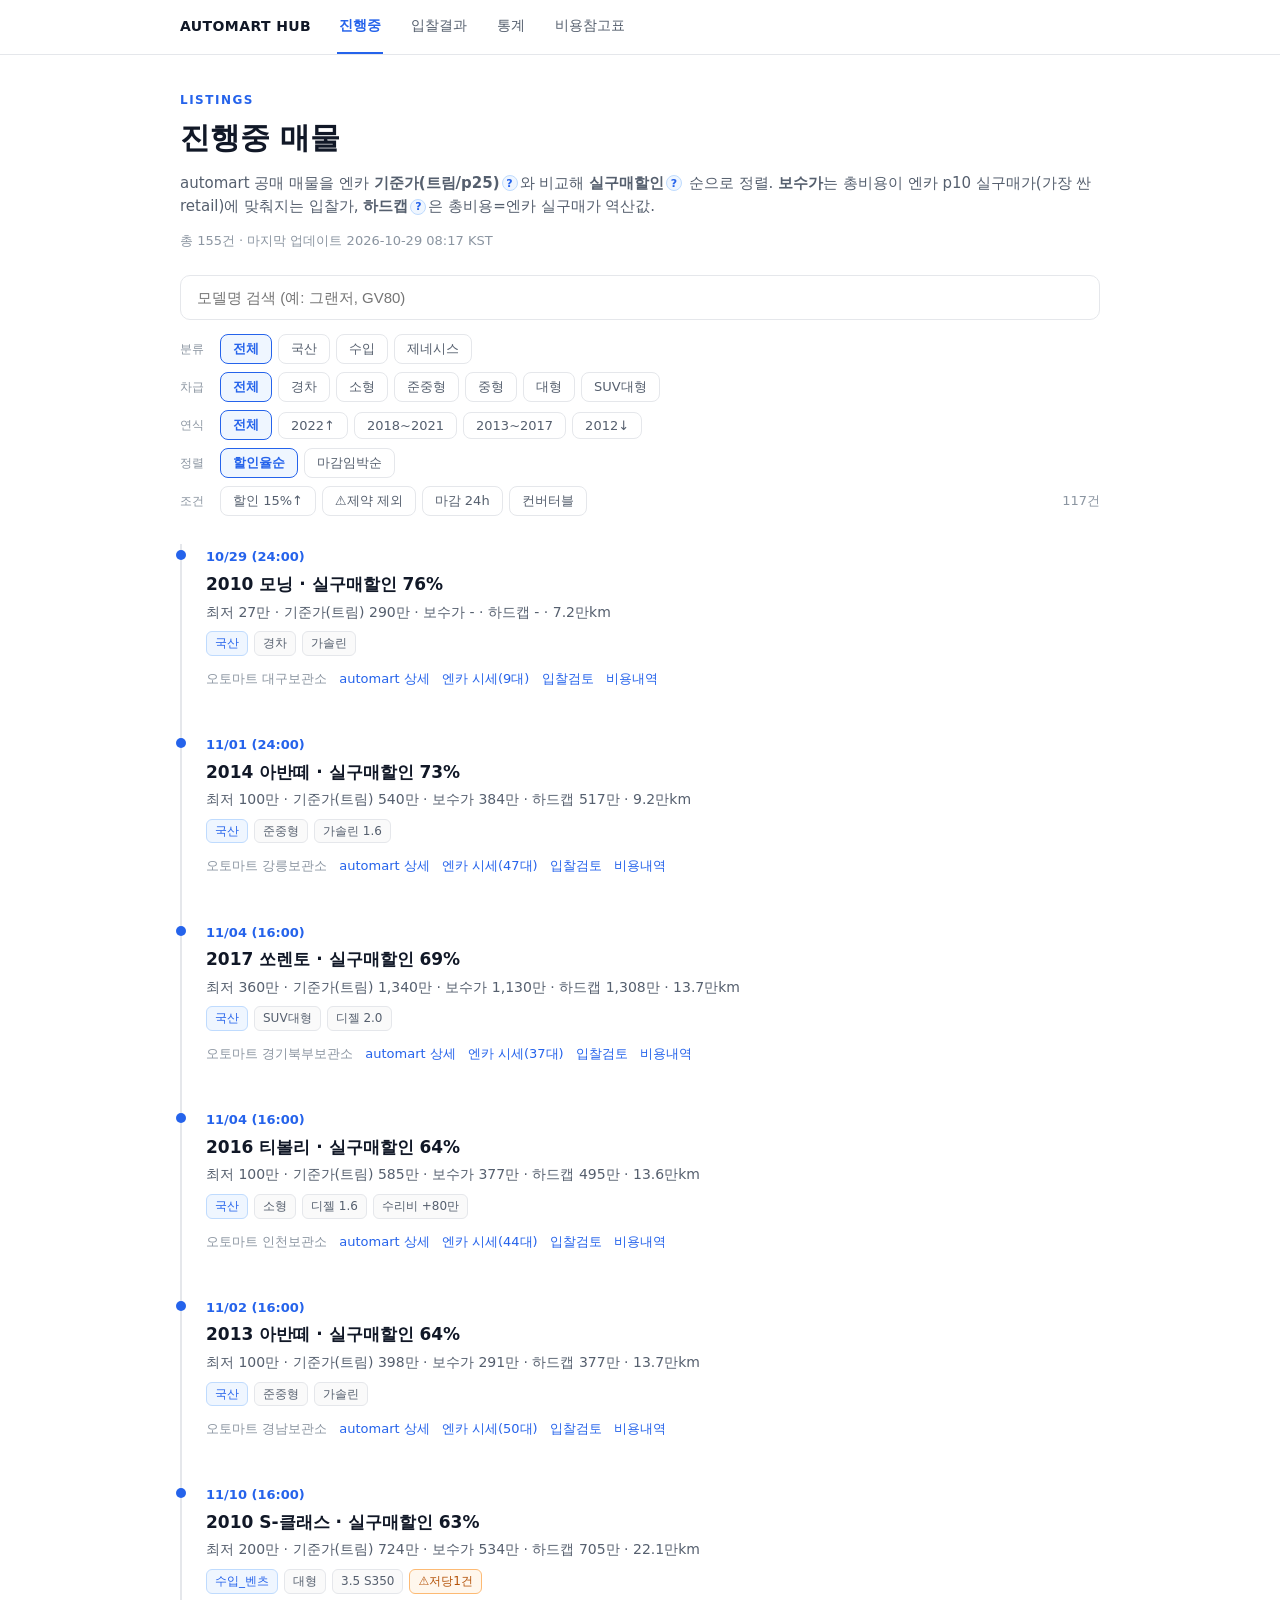
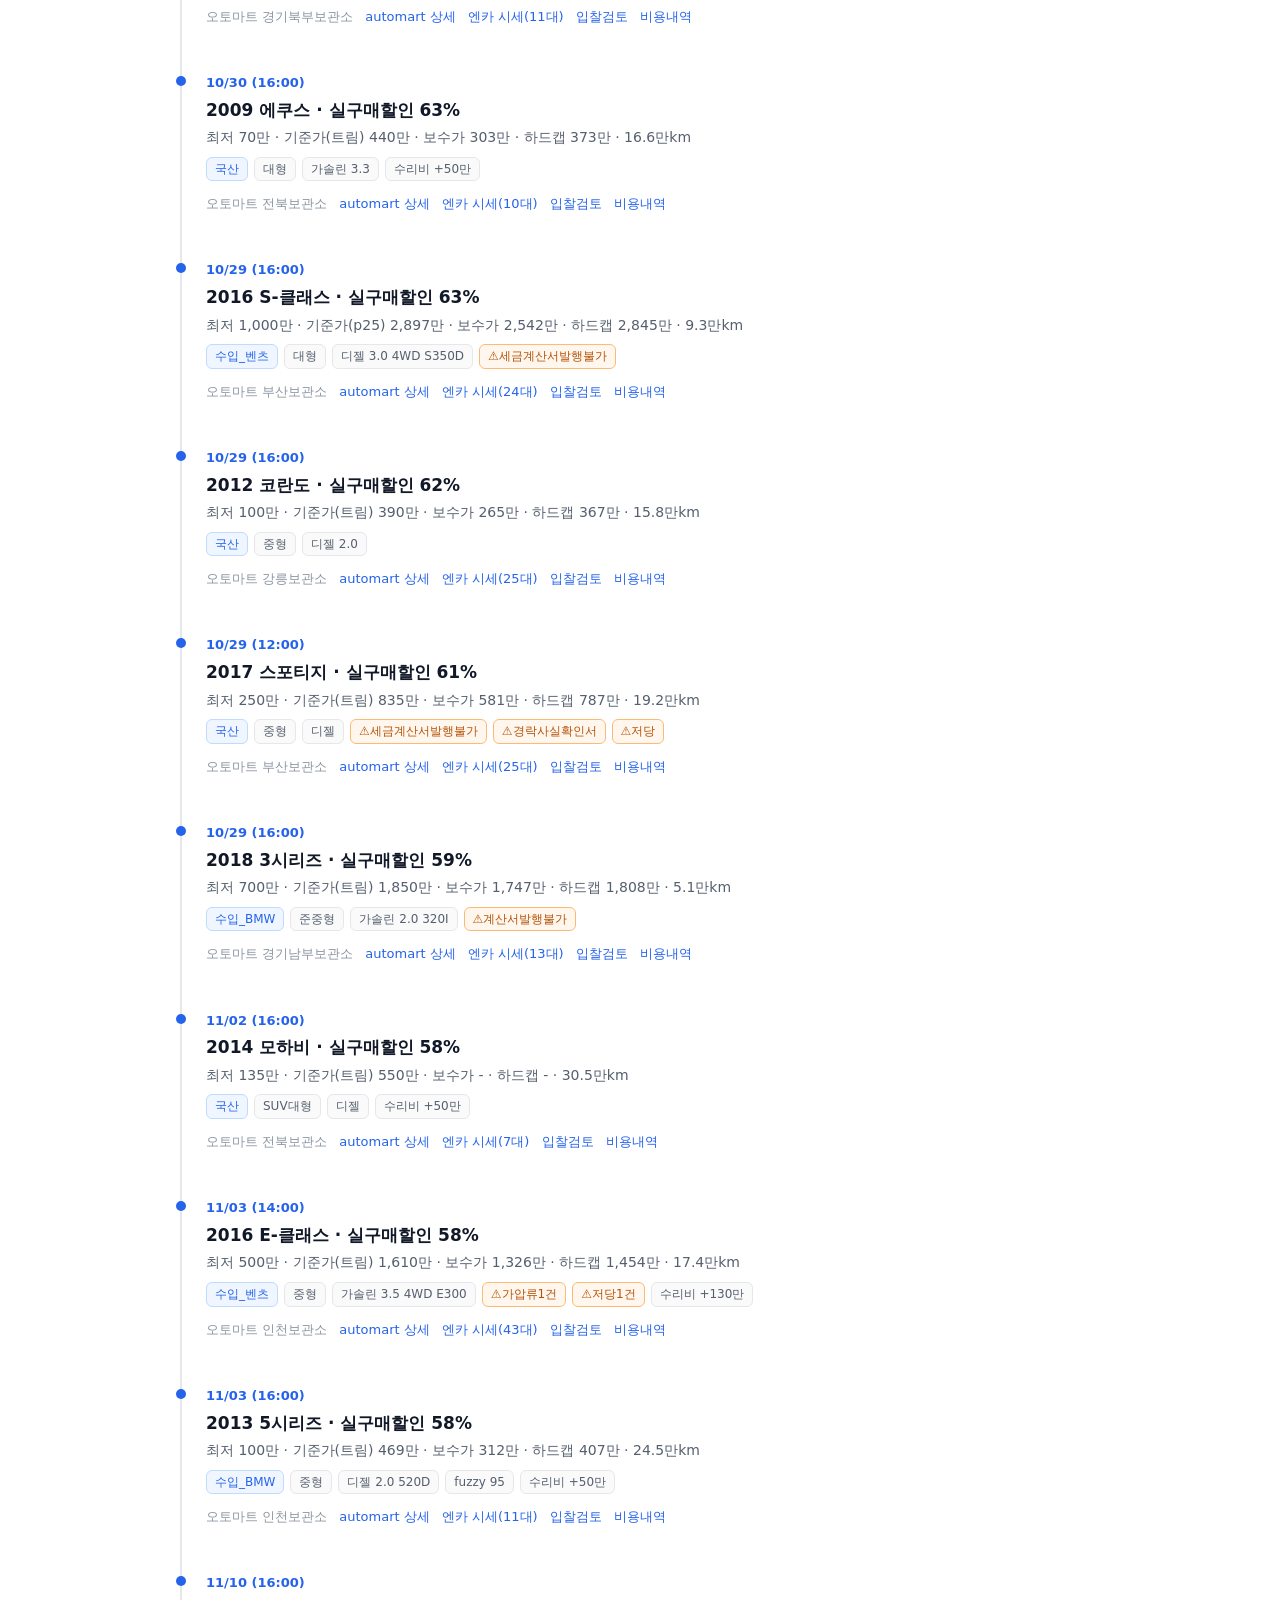
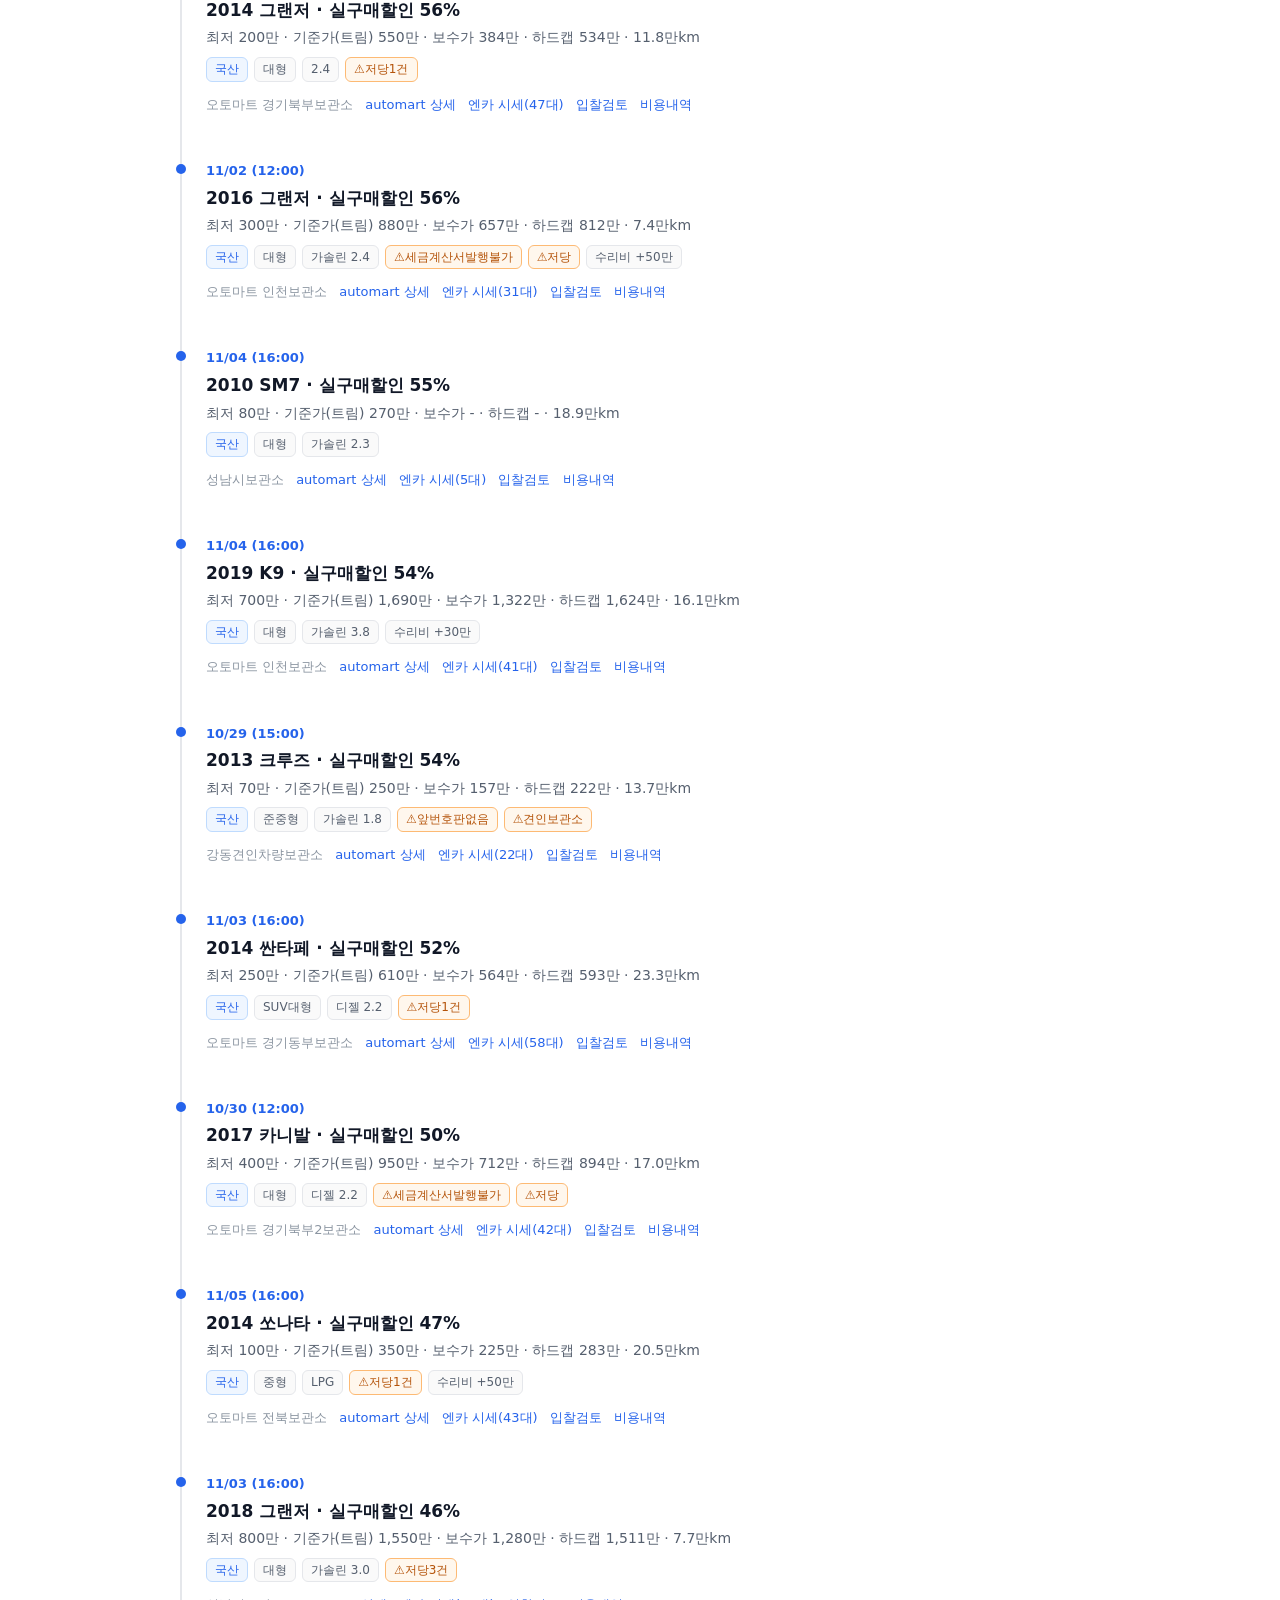
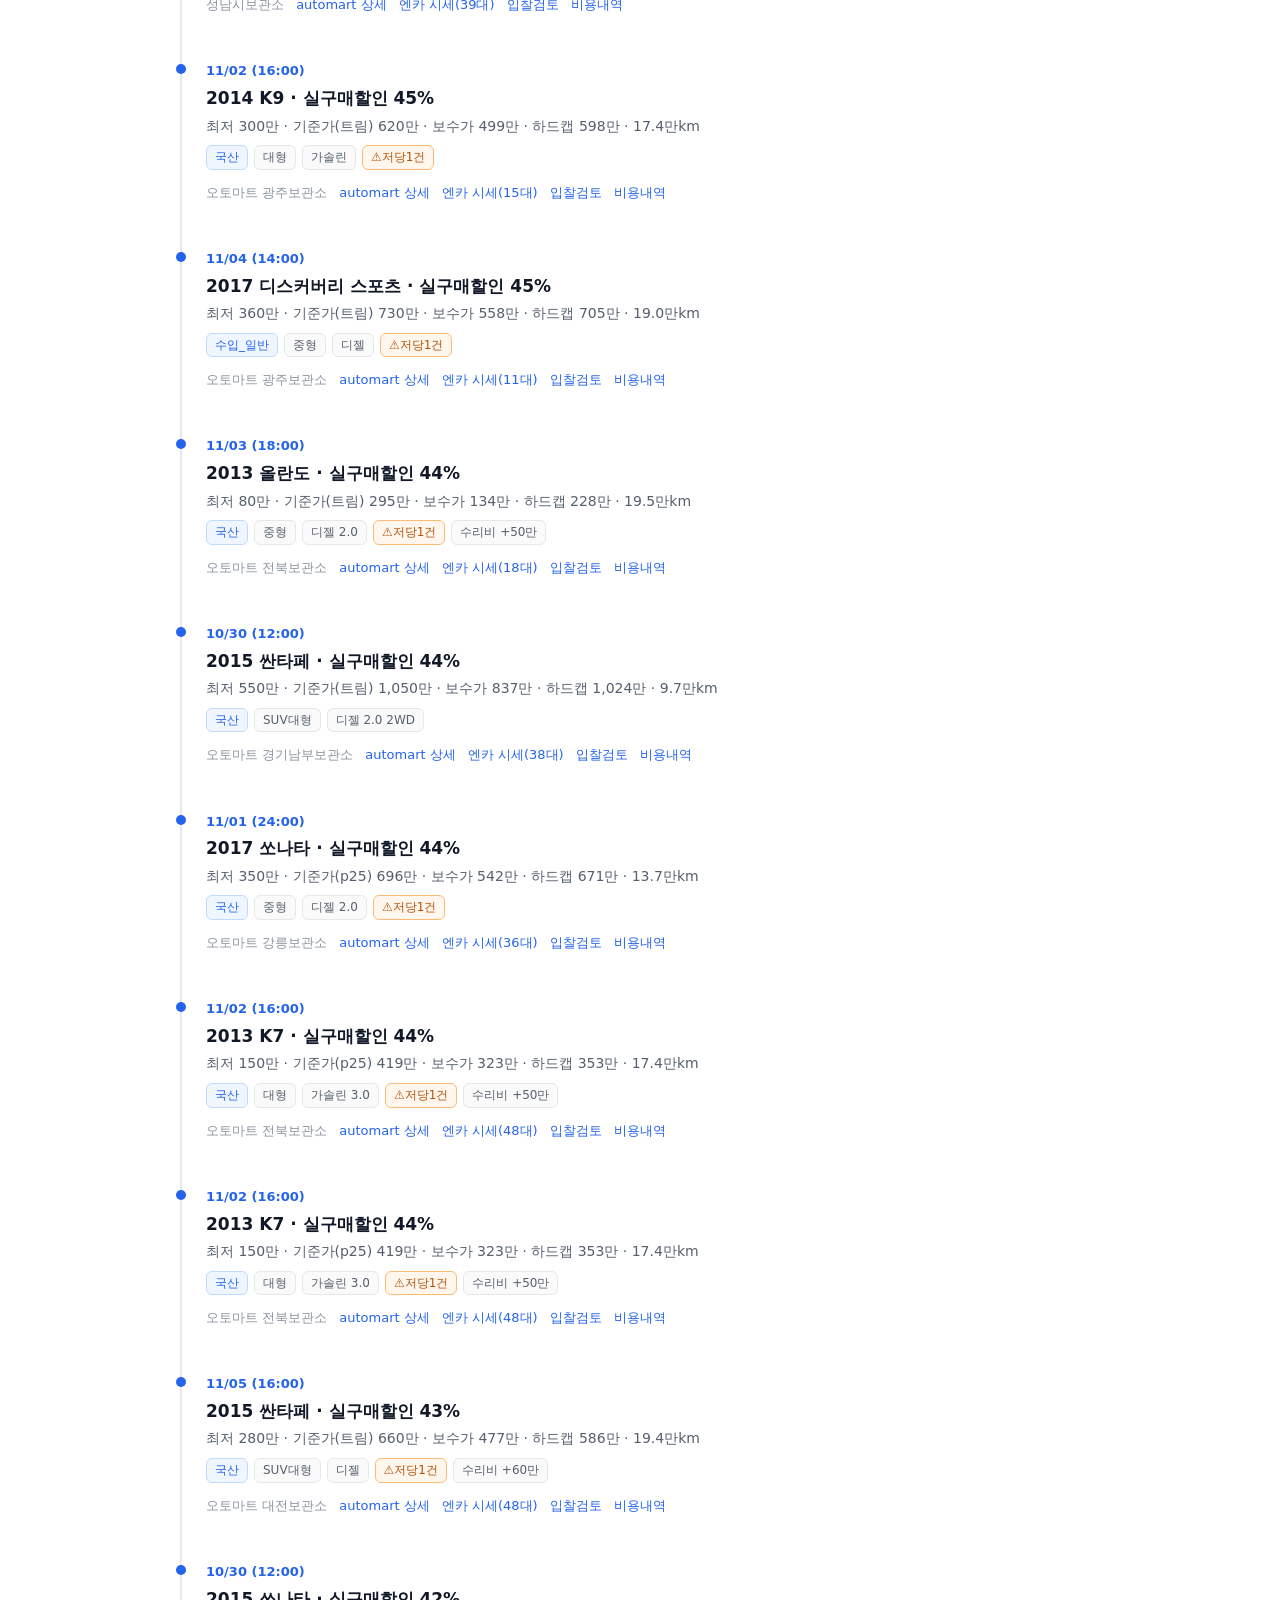
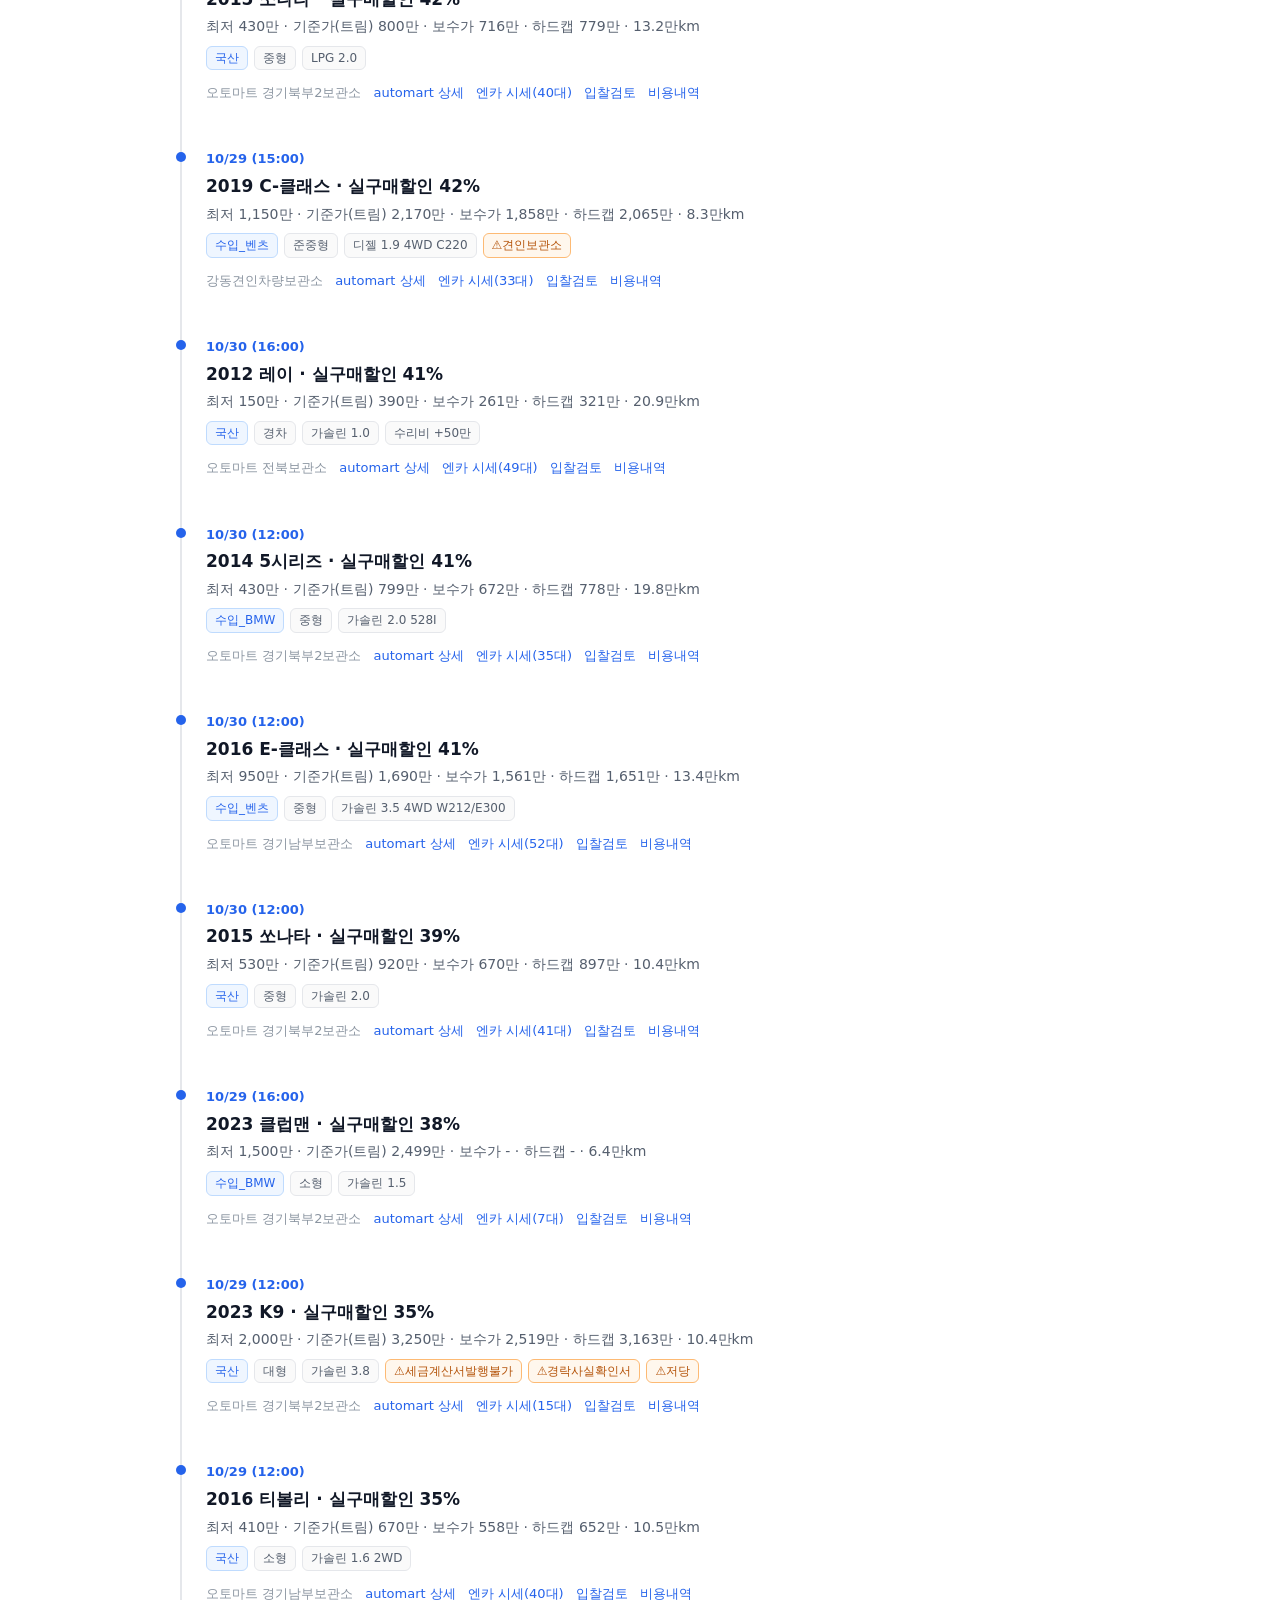
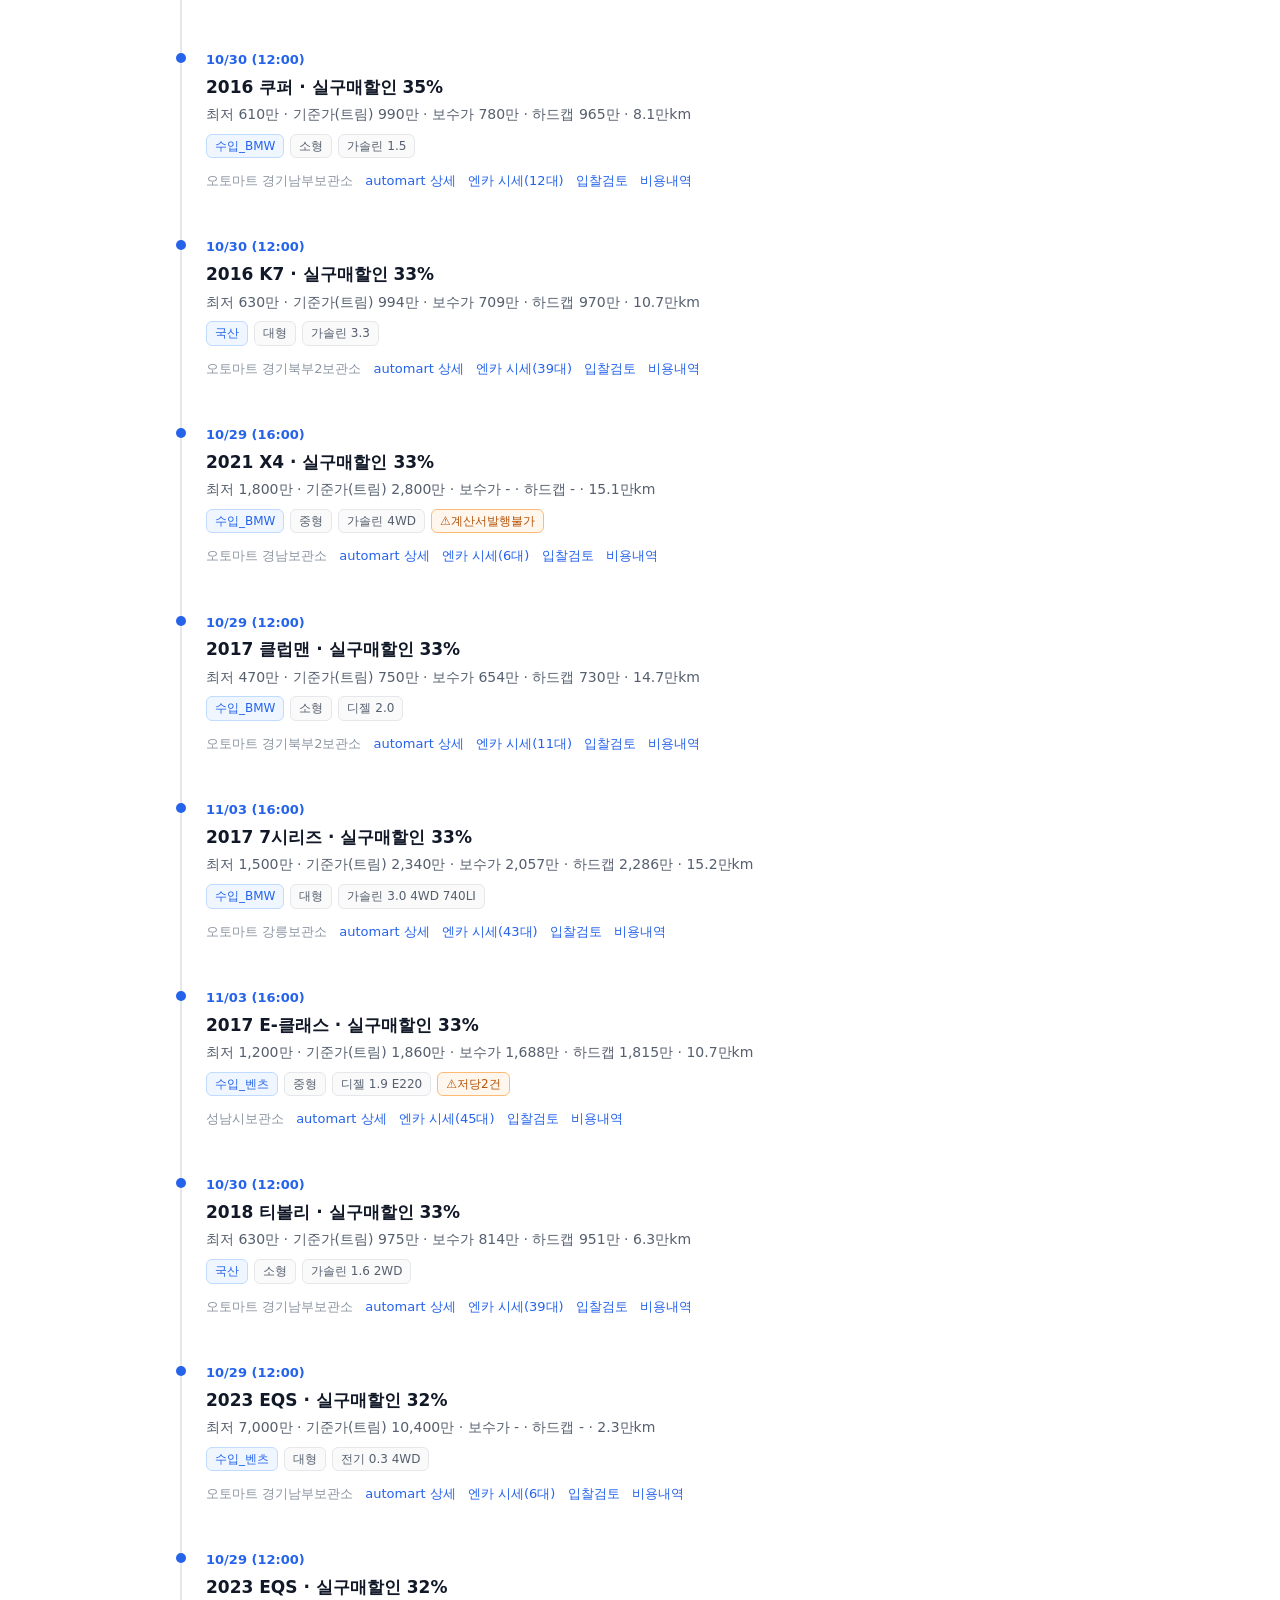
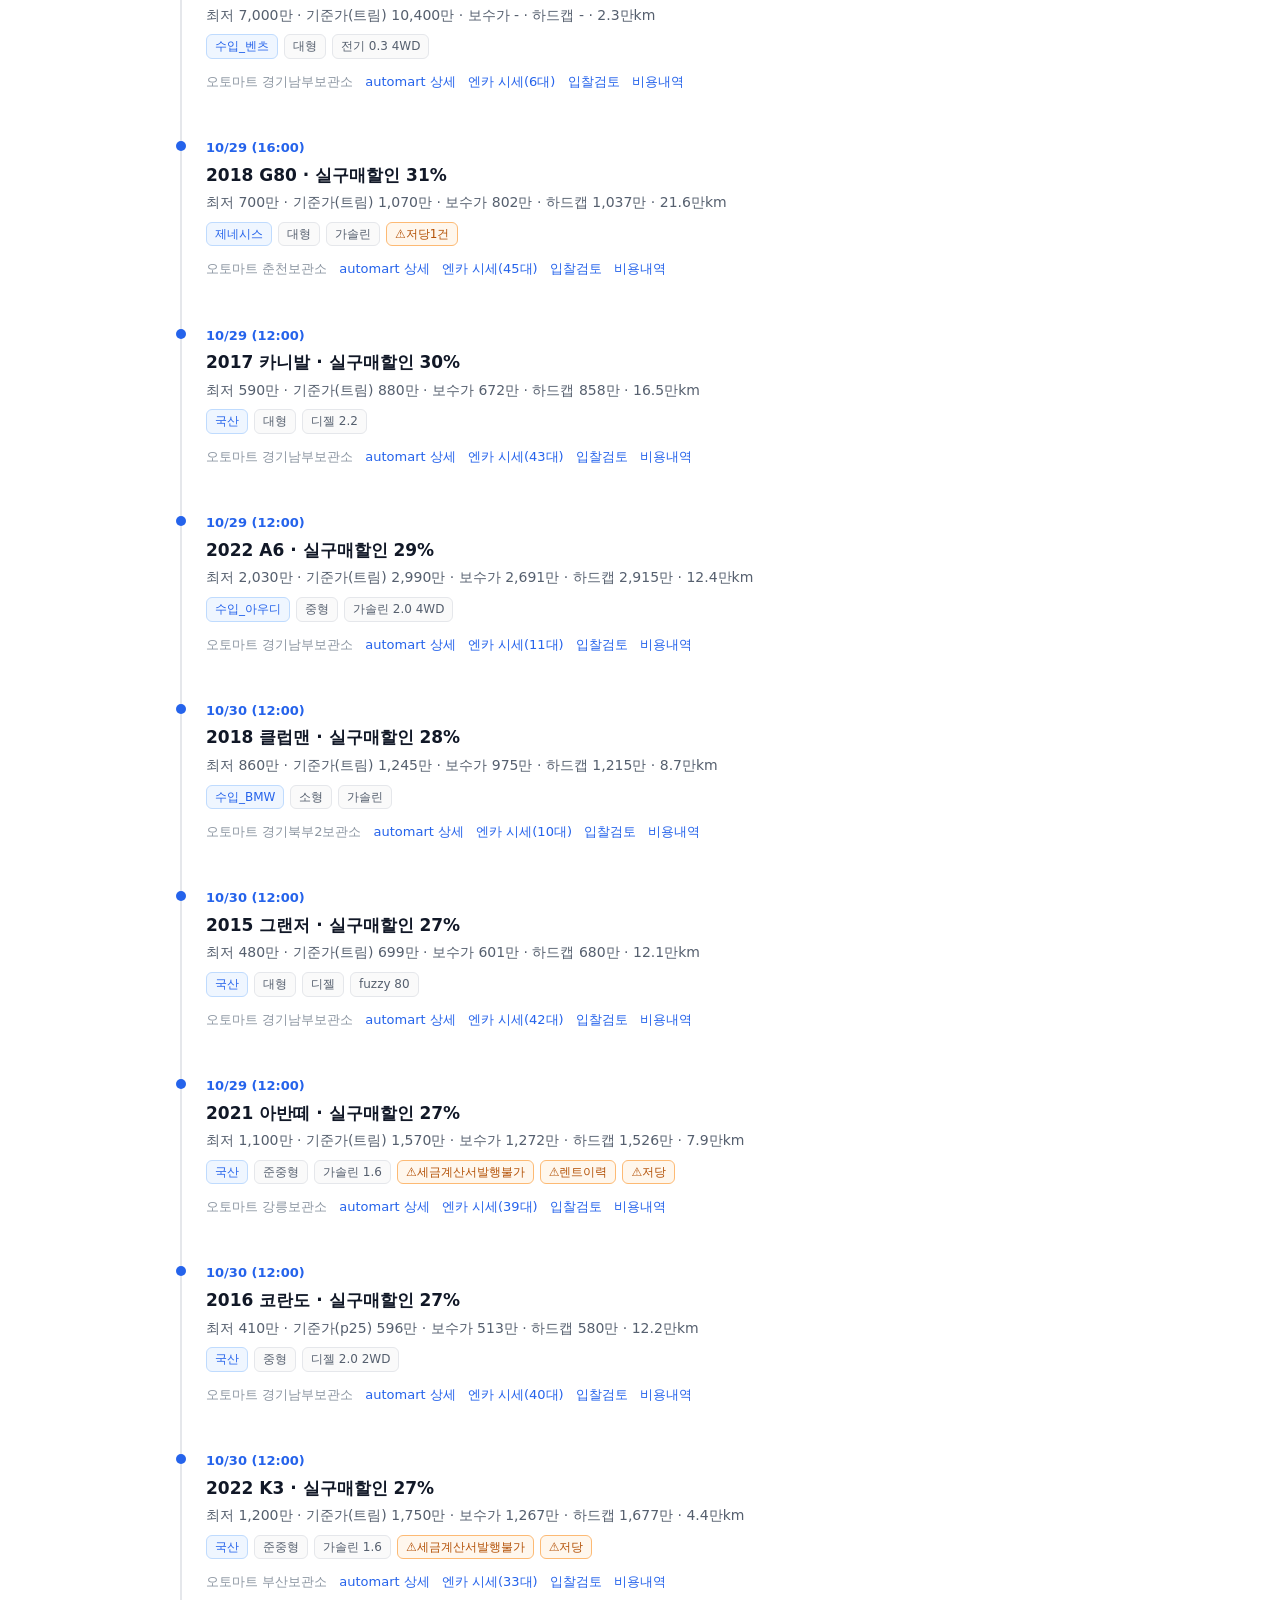
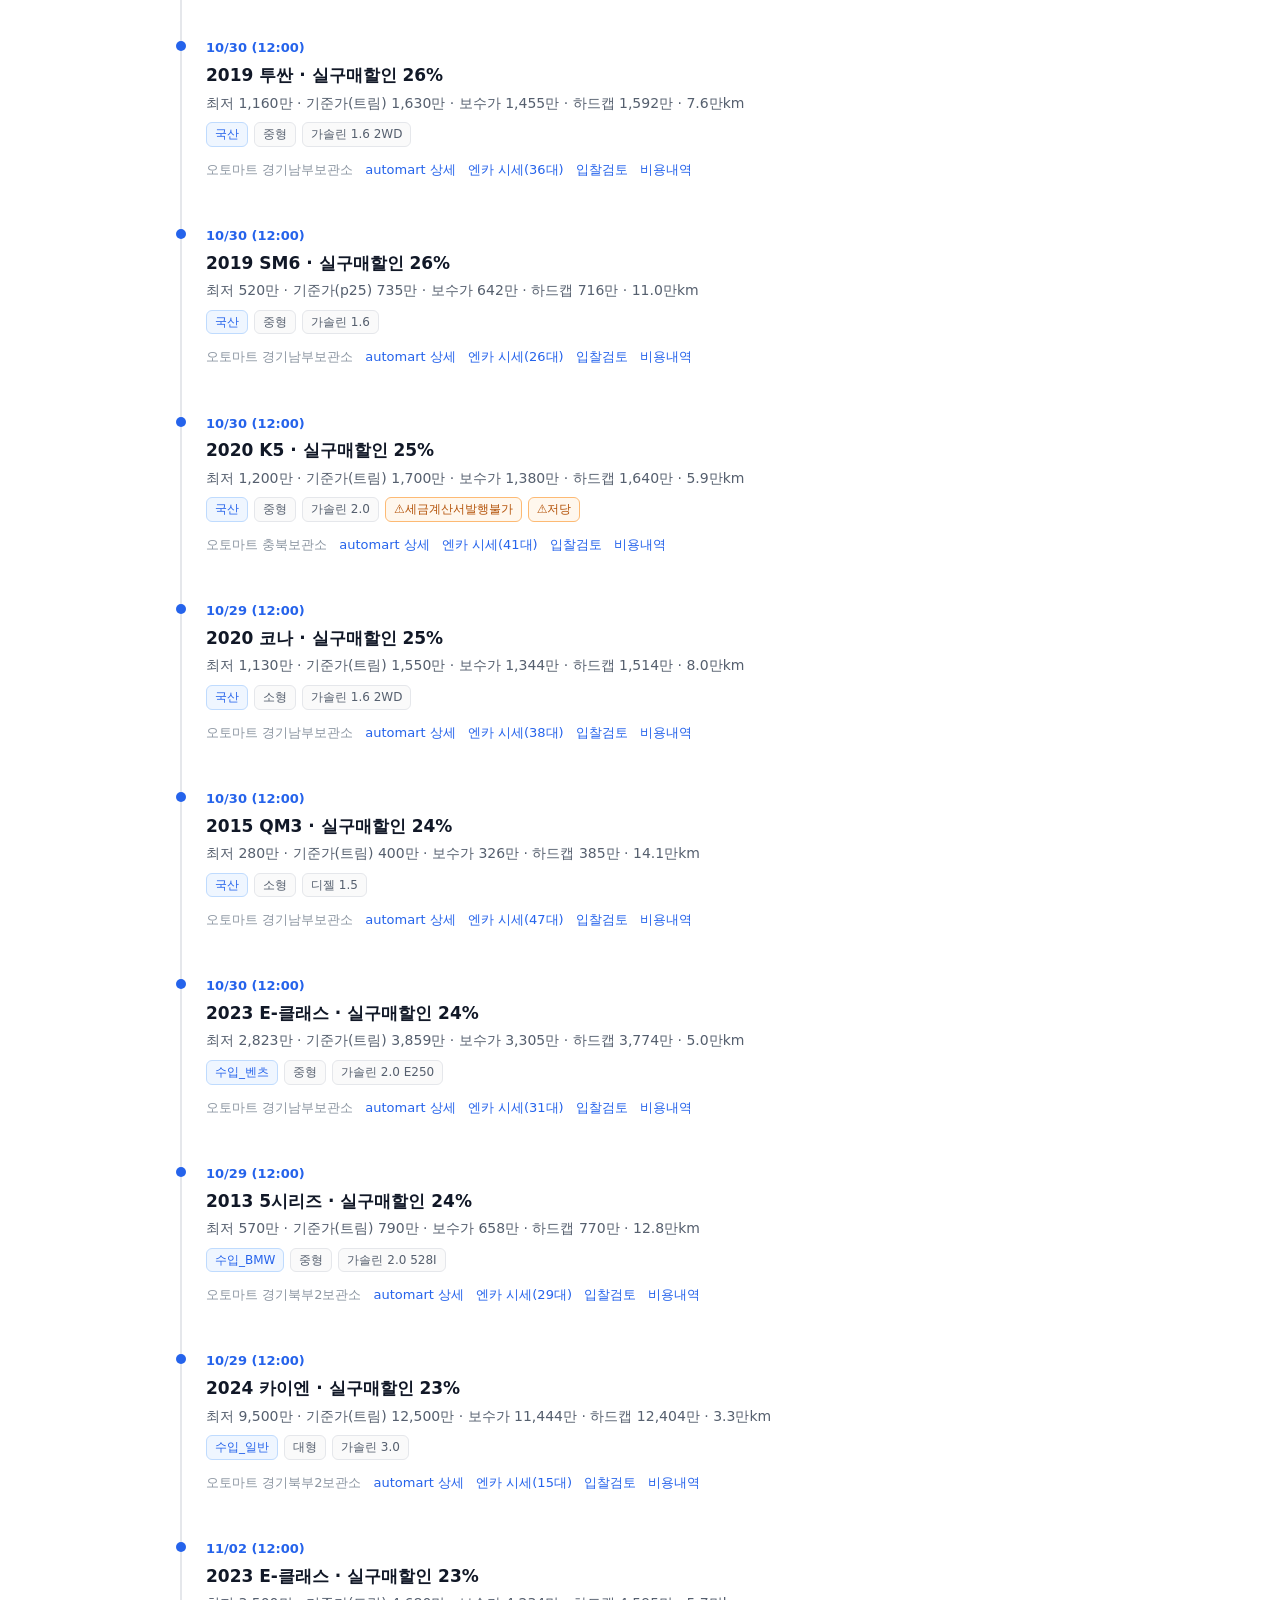
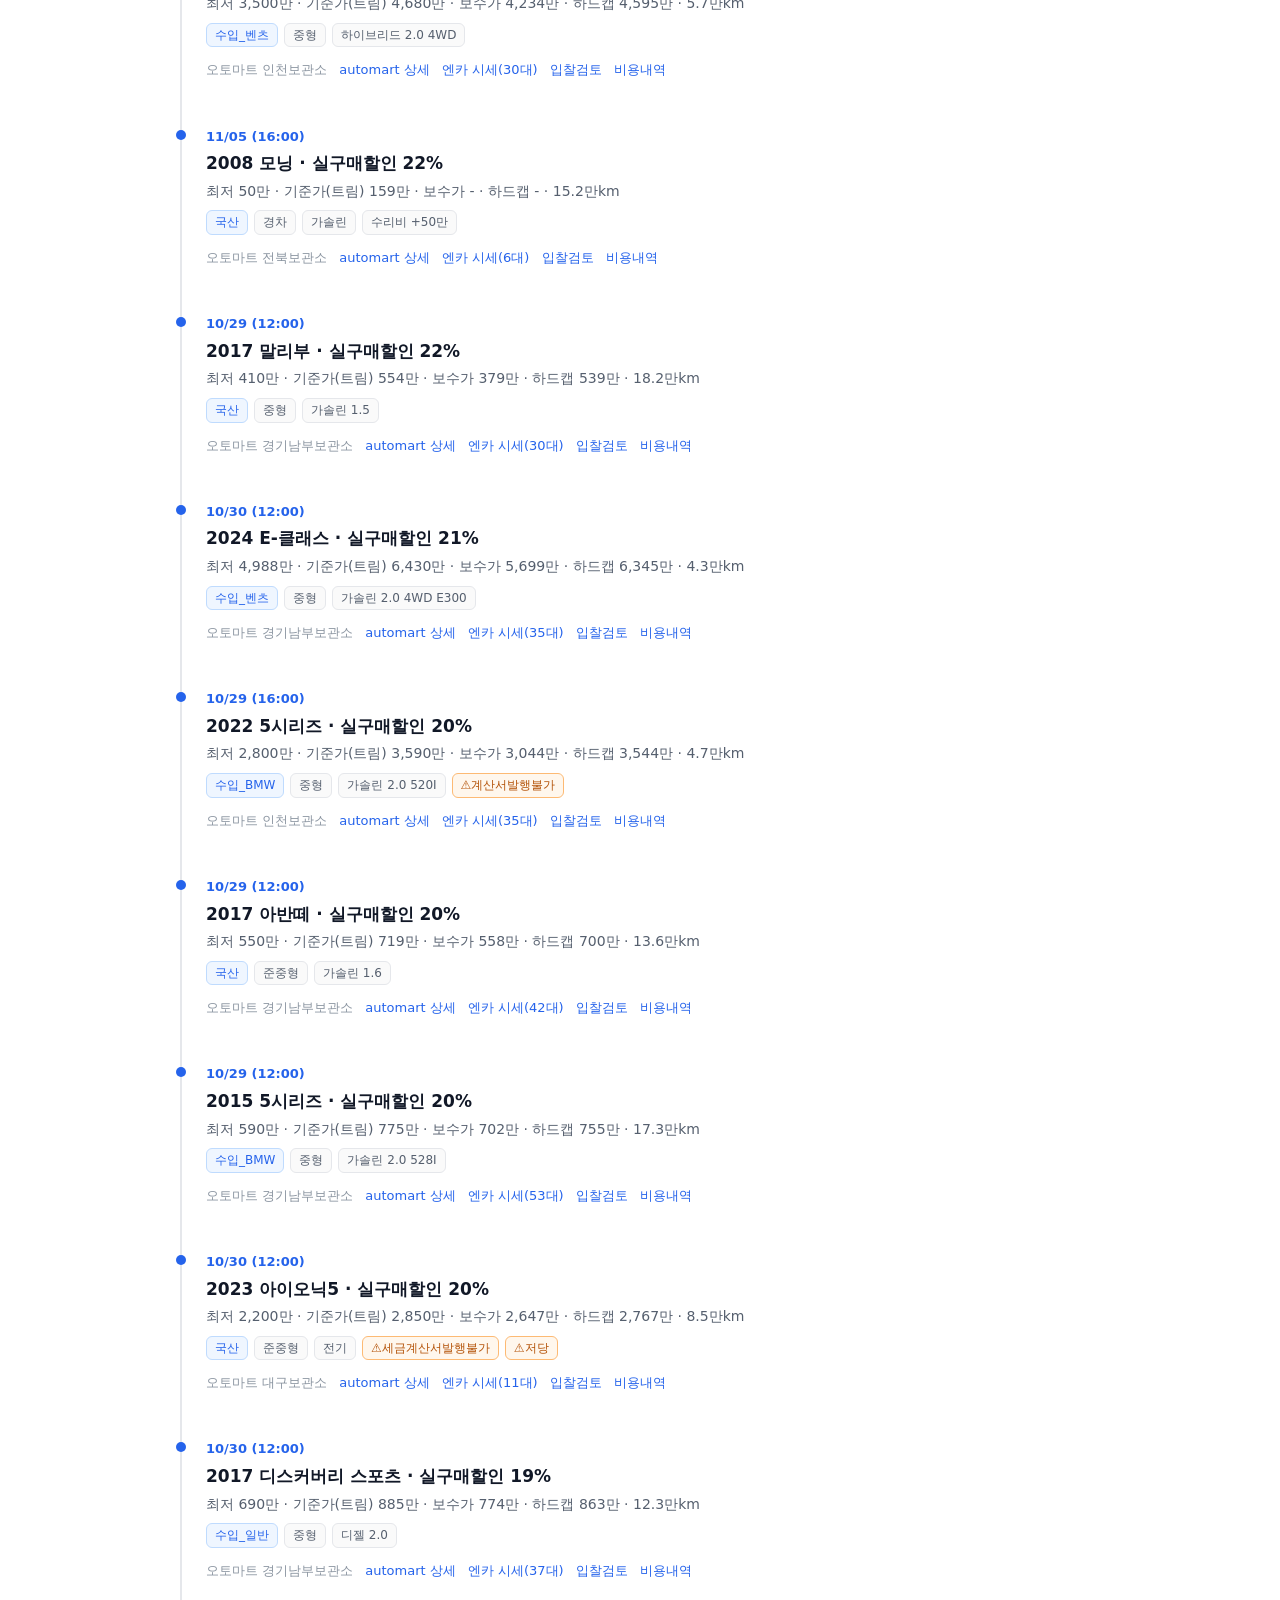
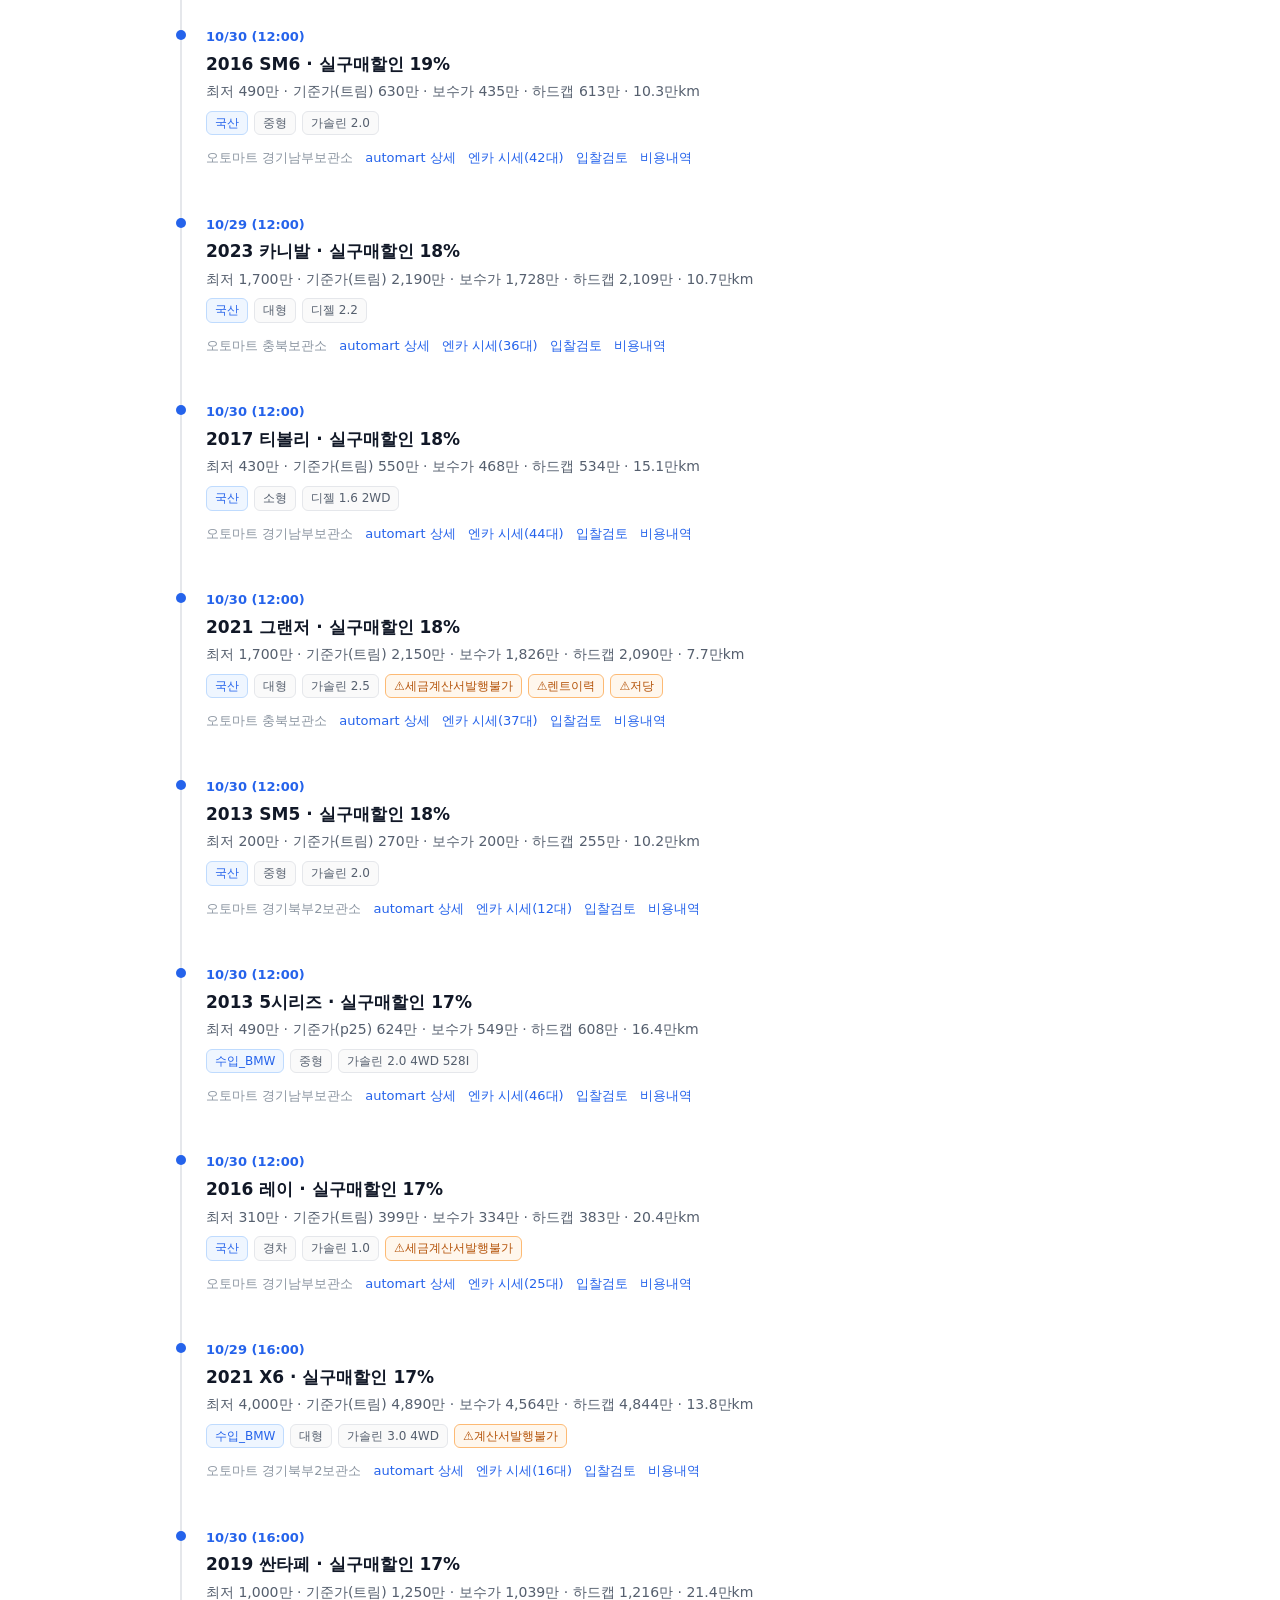
==== commit b6ee2593: "data: 2026-10-29 08:17" ====
--- a/index.html
+++ b/index.html
@@ -6,7 +6,7 @@
 <meta name="robots" content="noindex,nofollow">
 <title>진행중 매물 — AUTOMART HUB</title>
 <link rel="icon" href="data:image/svg+xml,<svg xmlns='http://www.w3.org/2000/svg' viewBox='0 0 16 16'><text y='14' font-size='14'>🚗</text></svg>">
-<link rel="stylesheet" href="assets/style.css?v=202610280818">
+<link rel="stylesheet" href="assets/style.css?v=202610290817">
 </head>
 <body data-page="listings">
 <nav class="nav"><div class="nav-inner">
@@ -64,9 +64,9 @@
     <ul class="tl" id="low-list"></ul>
   </details>
 </main>
-<script src="data/meta.js?v=202610280818"></script>
-<script src="data/listings.js?v=202610280818"></script>
-<script src="assets/app.js?v=202610280818"></script>
+<script src="data/meta.js?v=202610290817"></script>
+<script src="data/listings.js?v=202610290817"></script>
+<script src="assets/app.js?v=202610290817"></script>
 <script data-goatcounter="https://automarthub.goatcounter.com/count"
         async src="//gc.zgo.at/count.js"></script>
 </body>
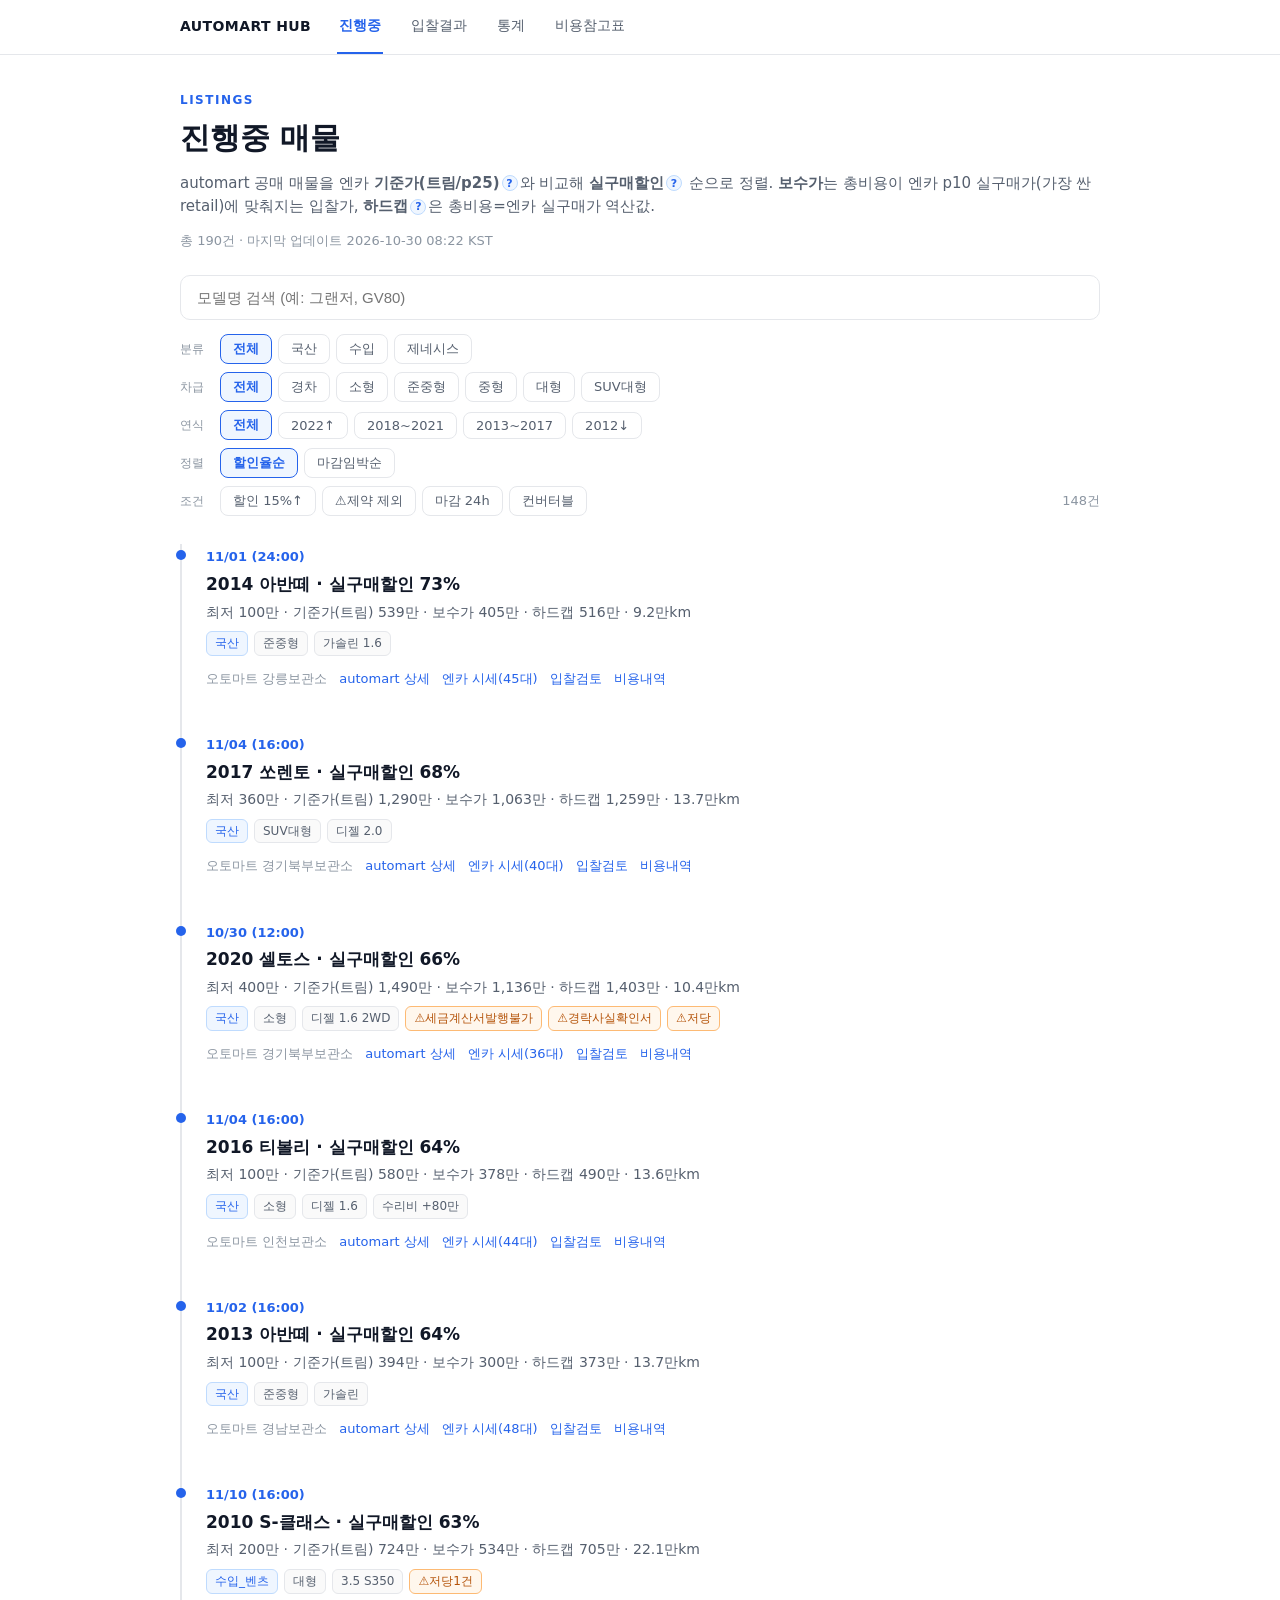
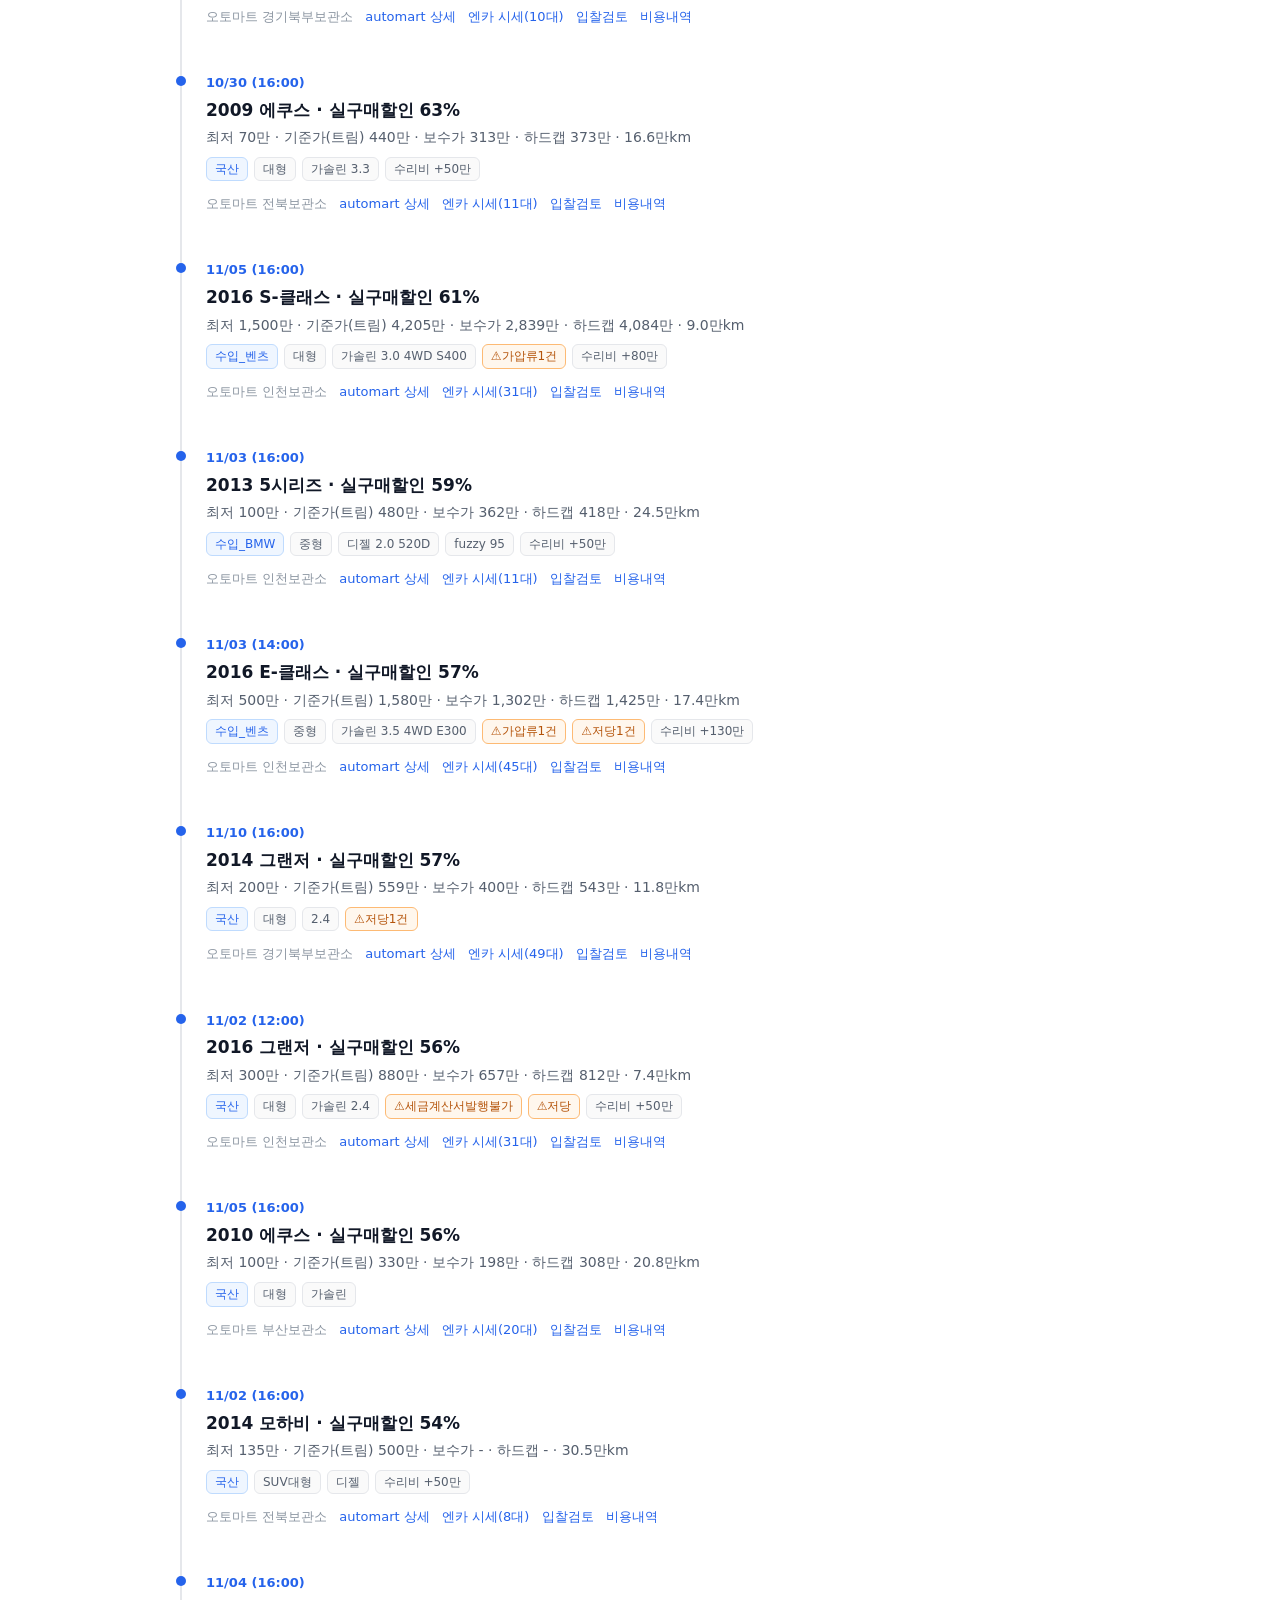
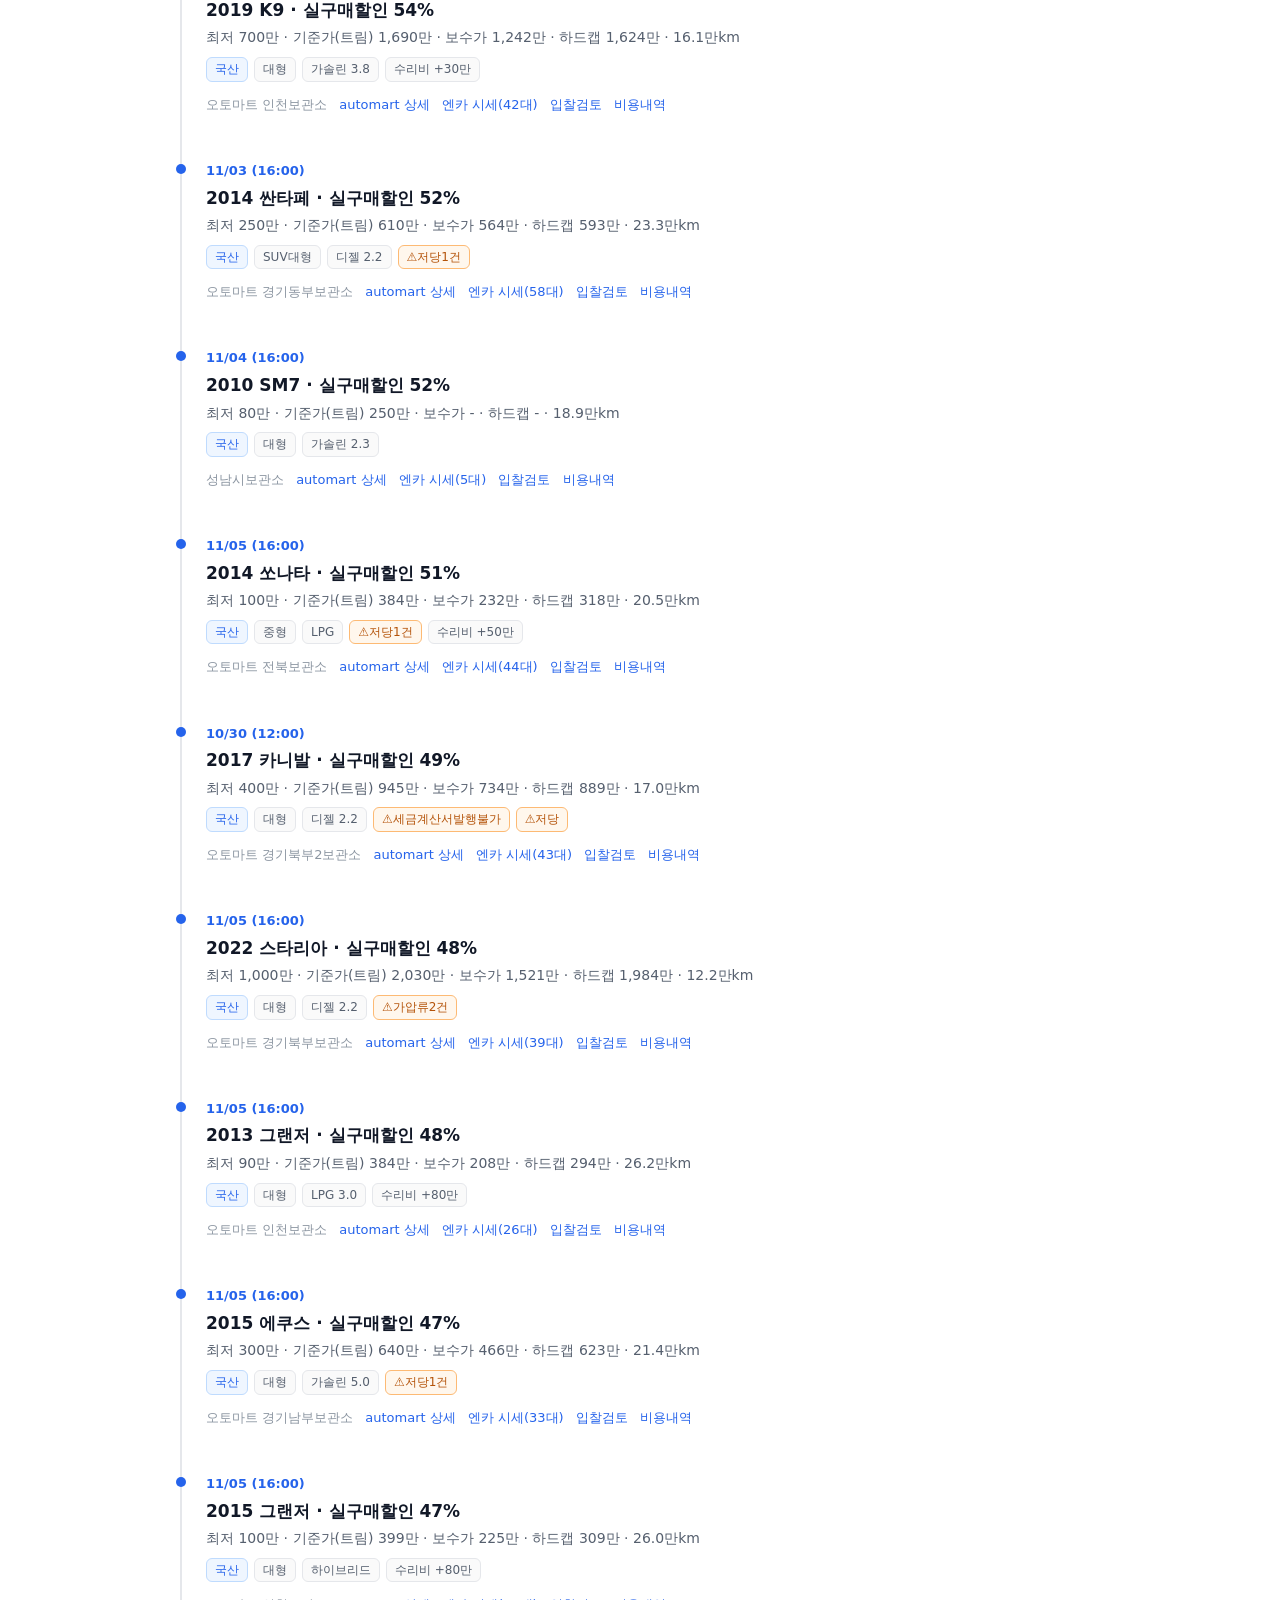
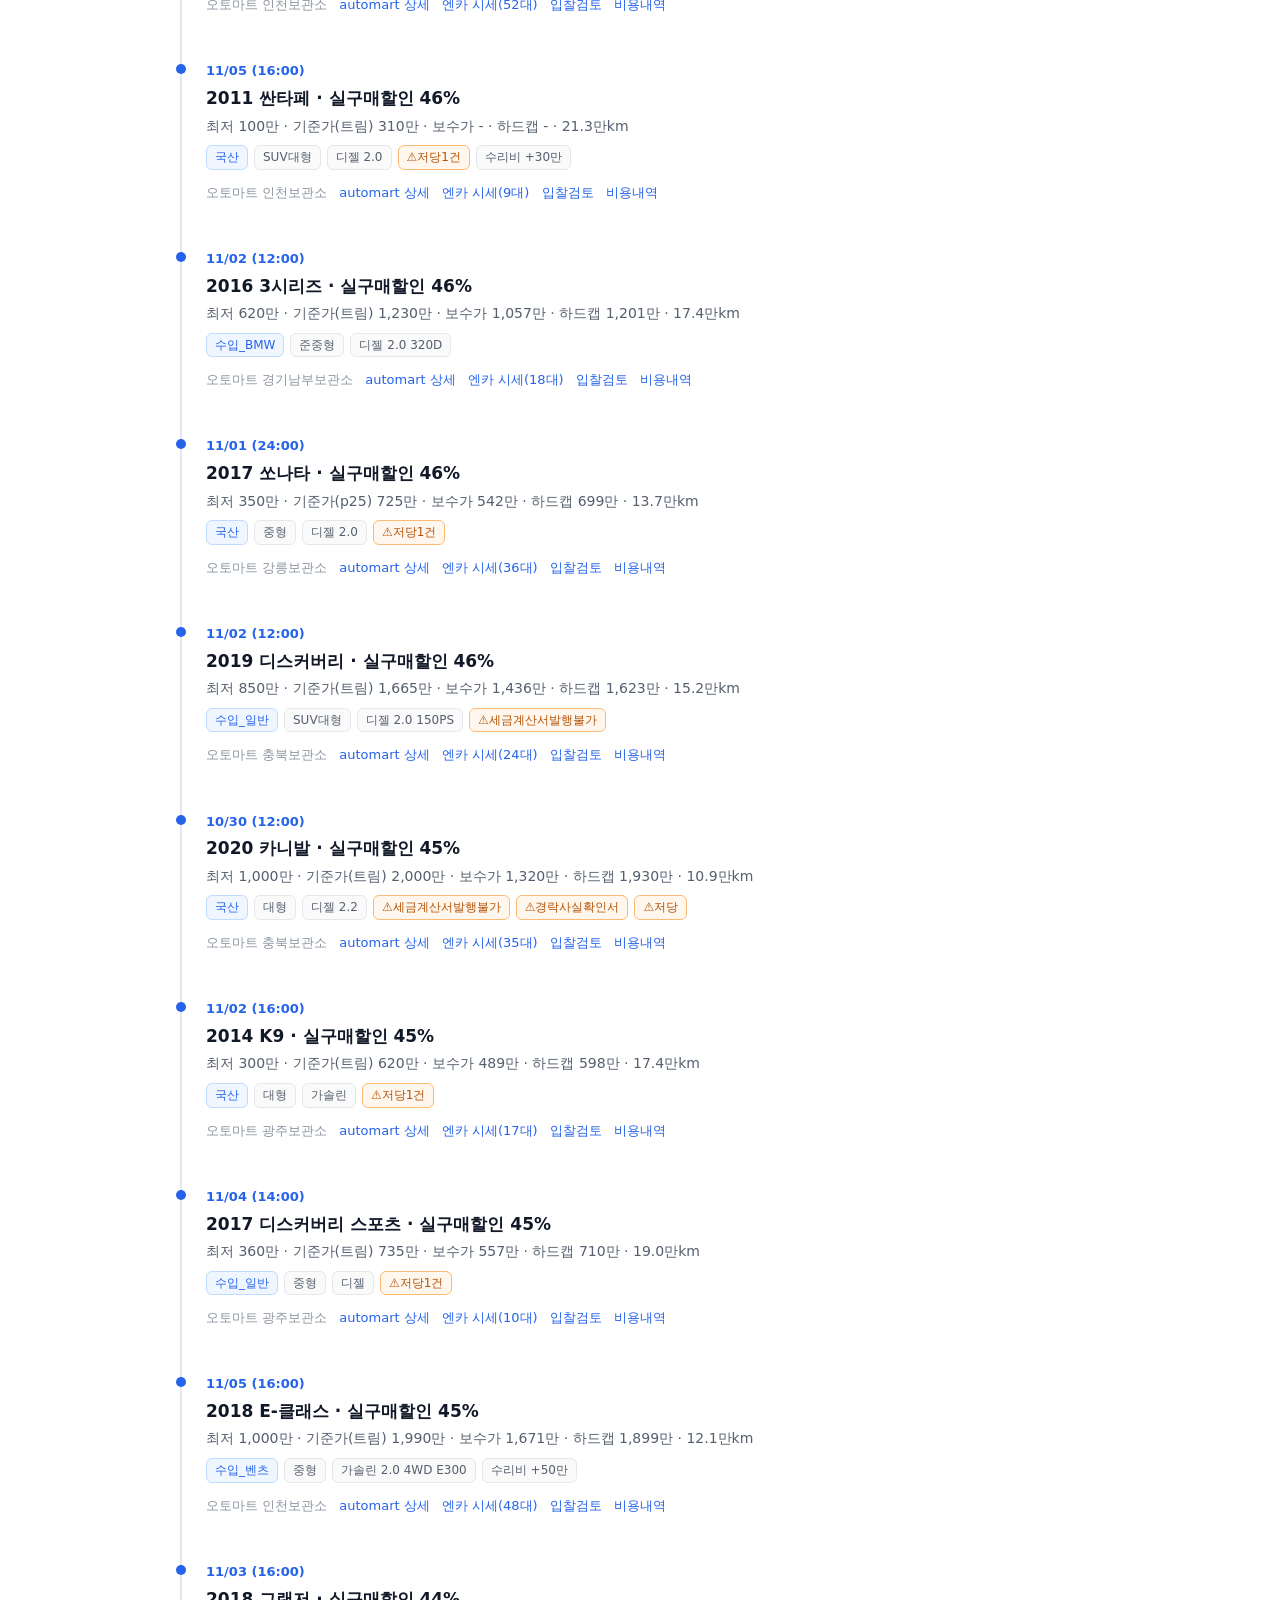
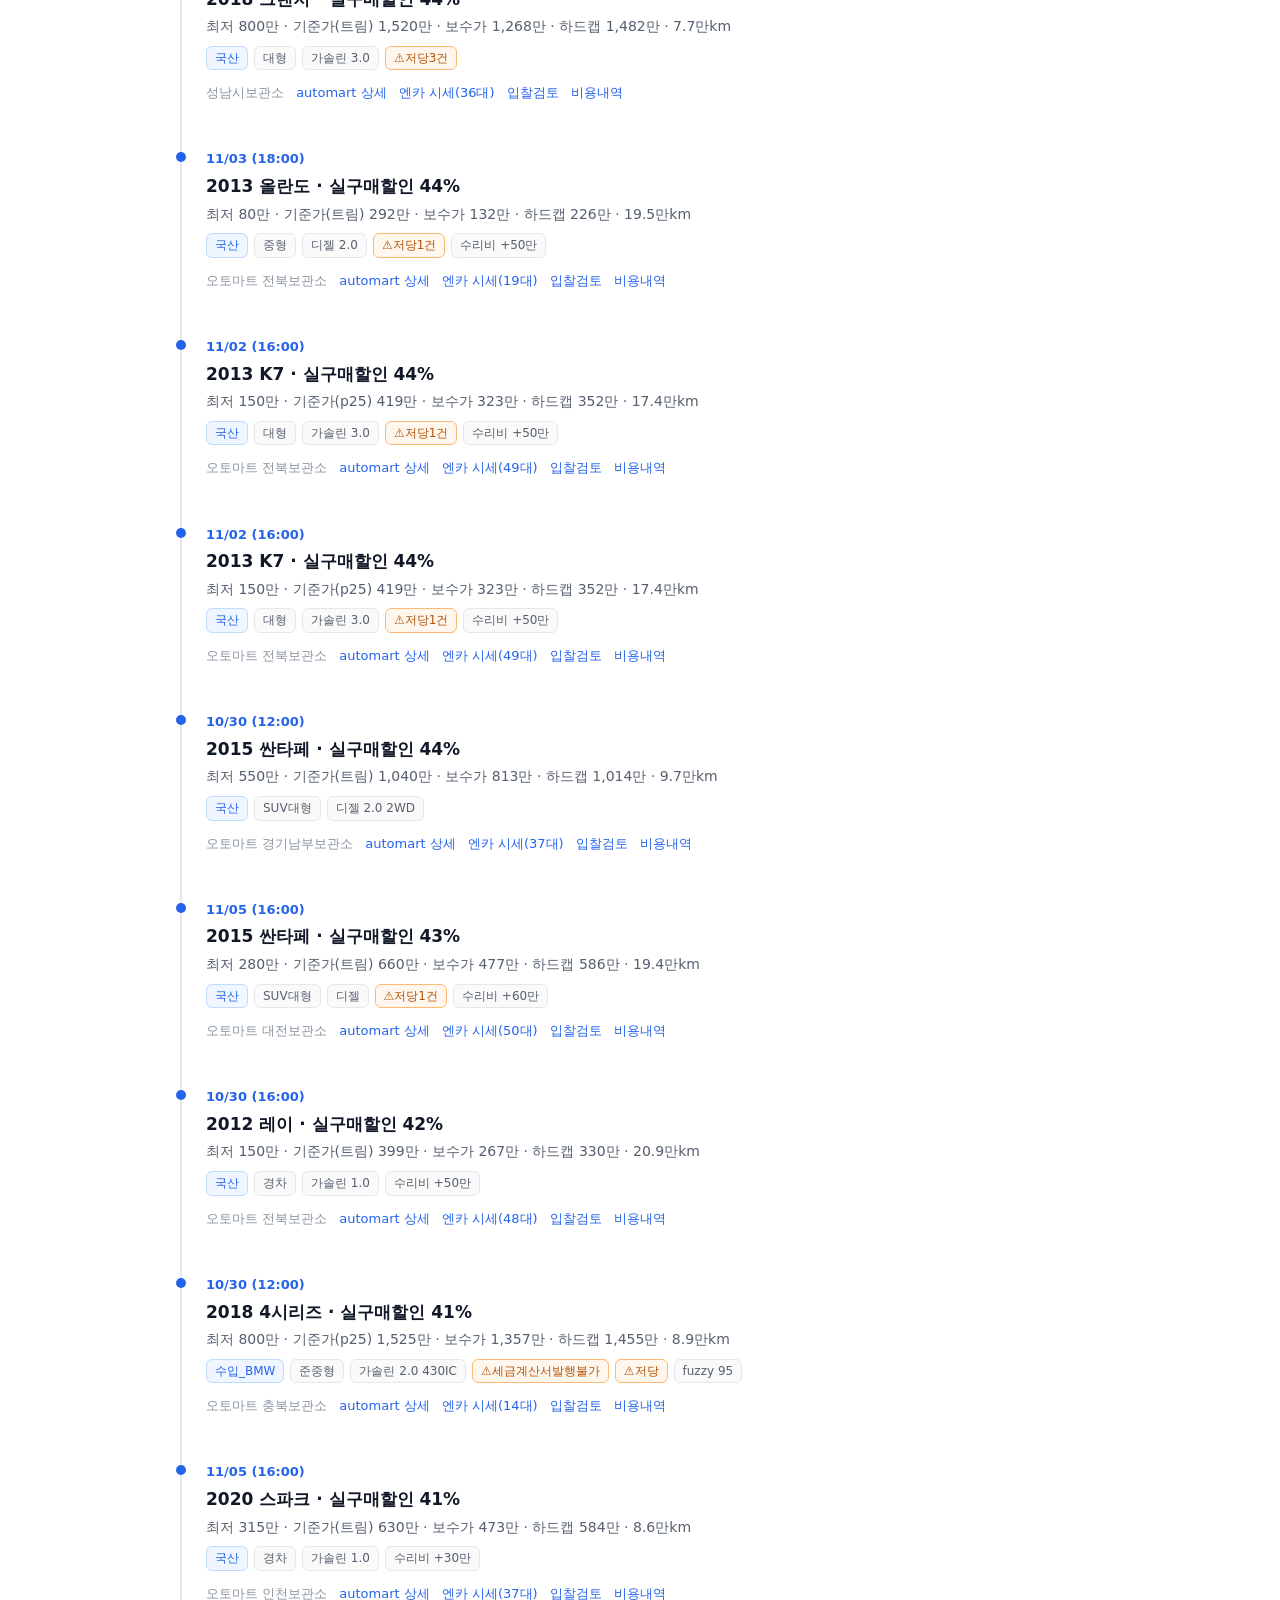
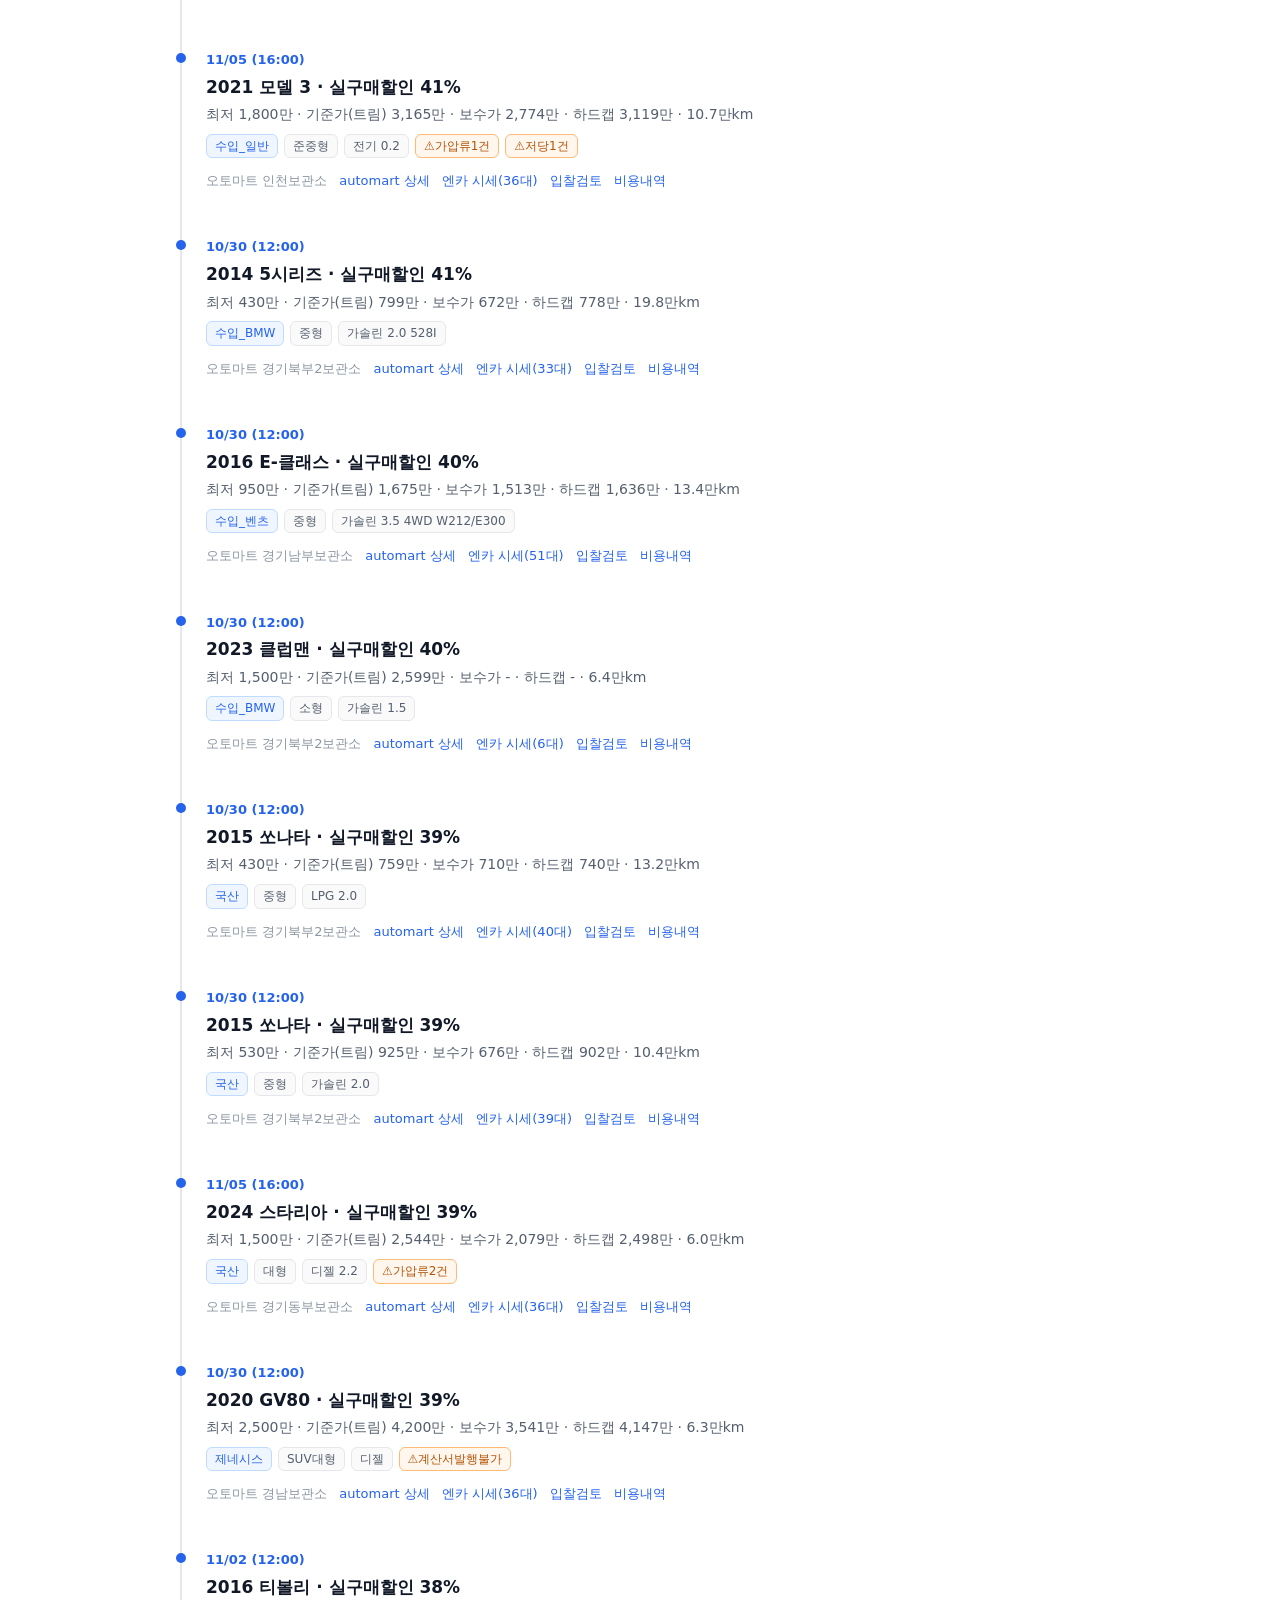
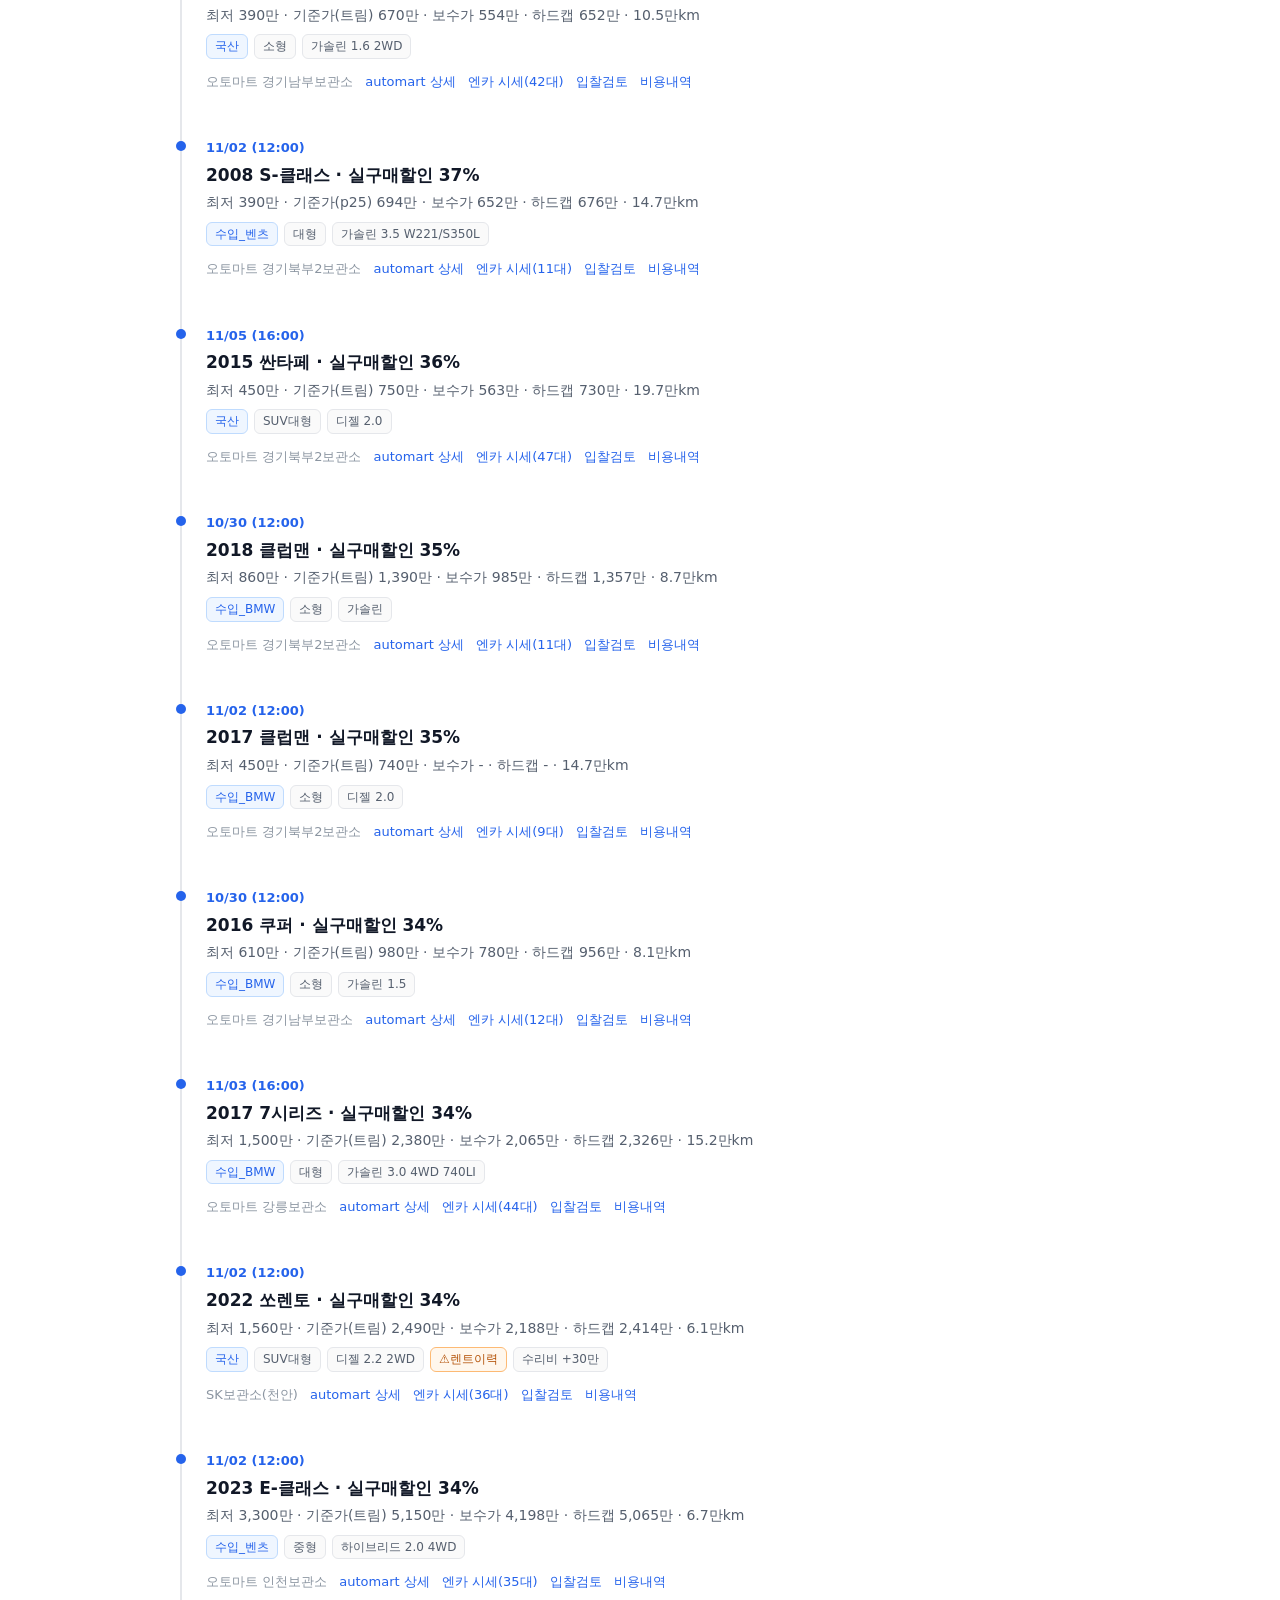
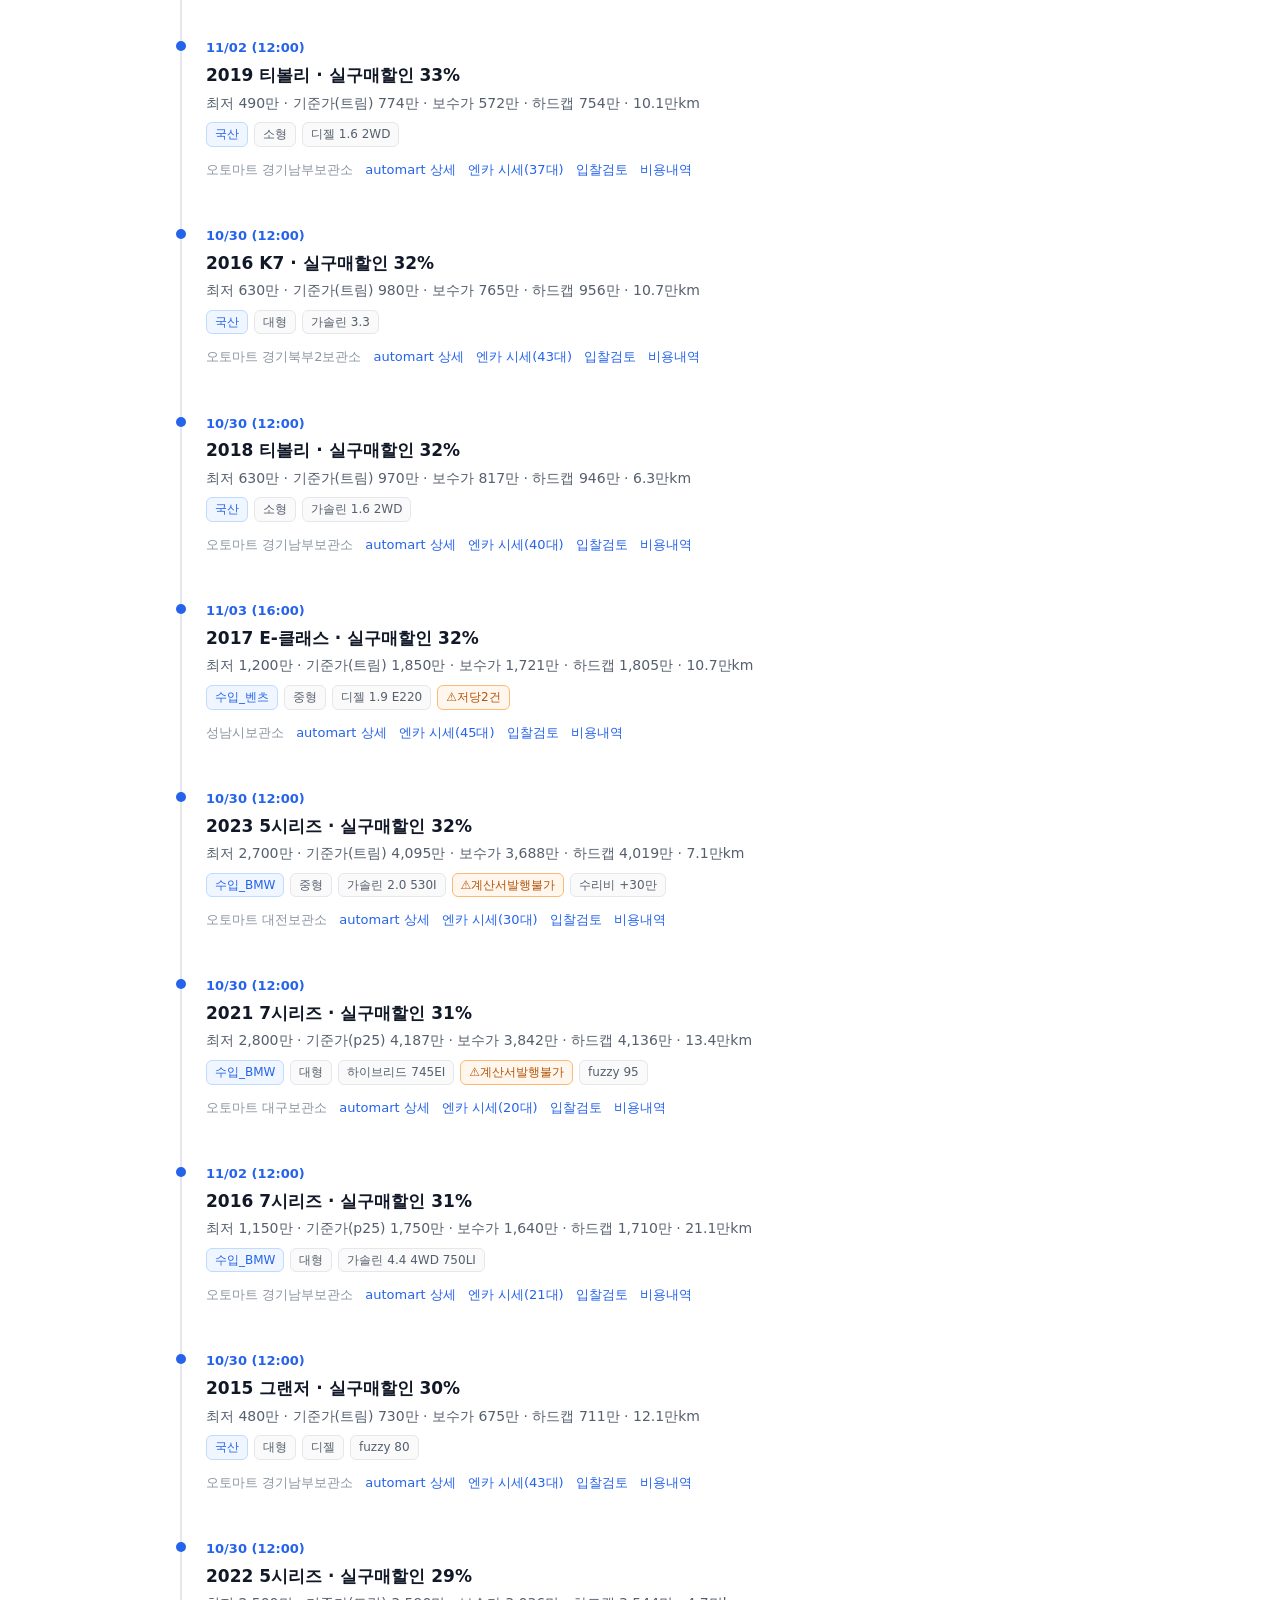
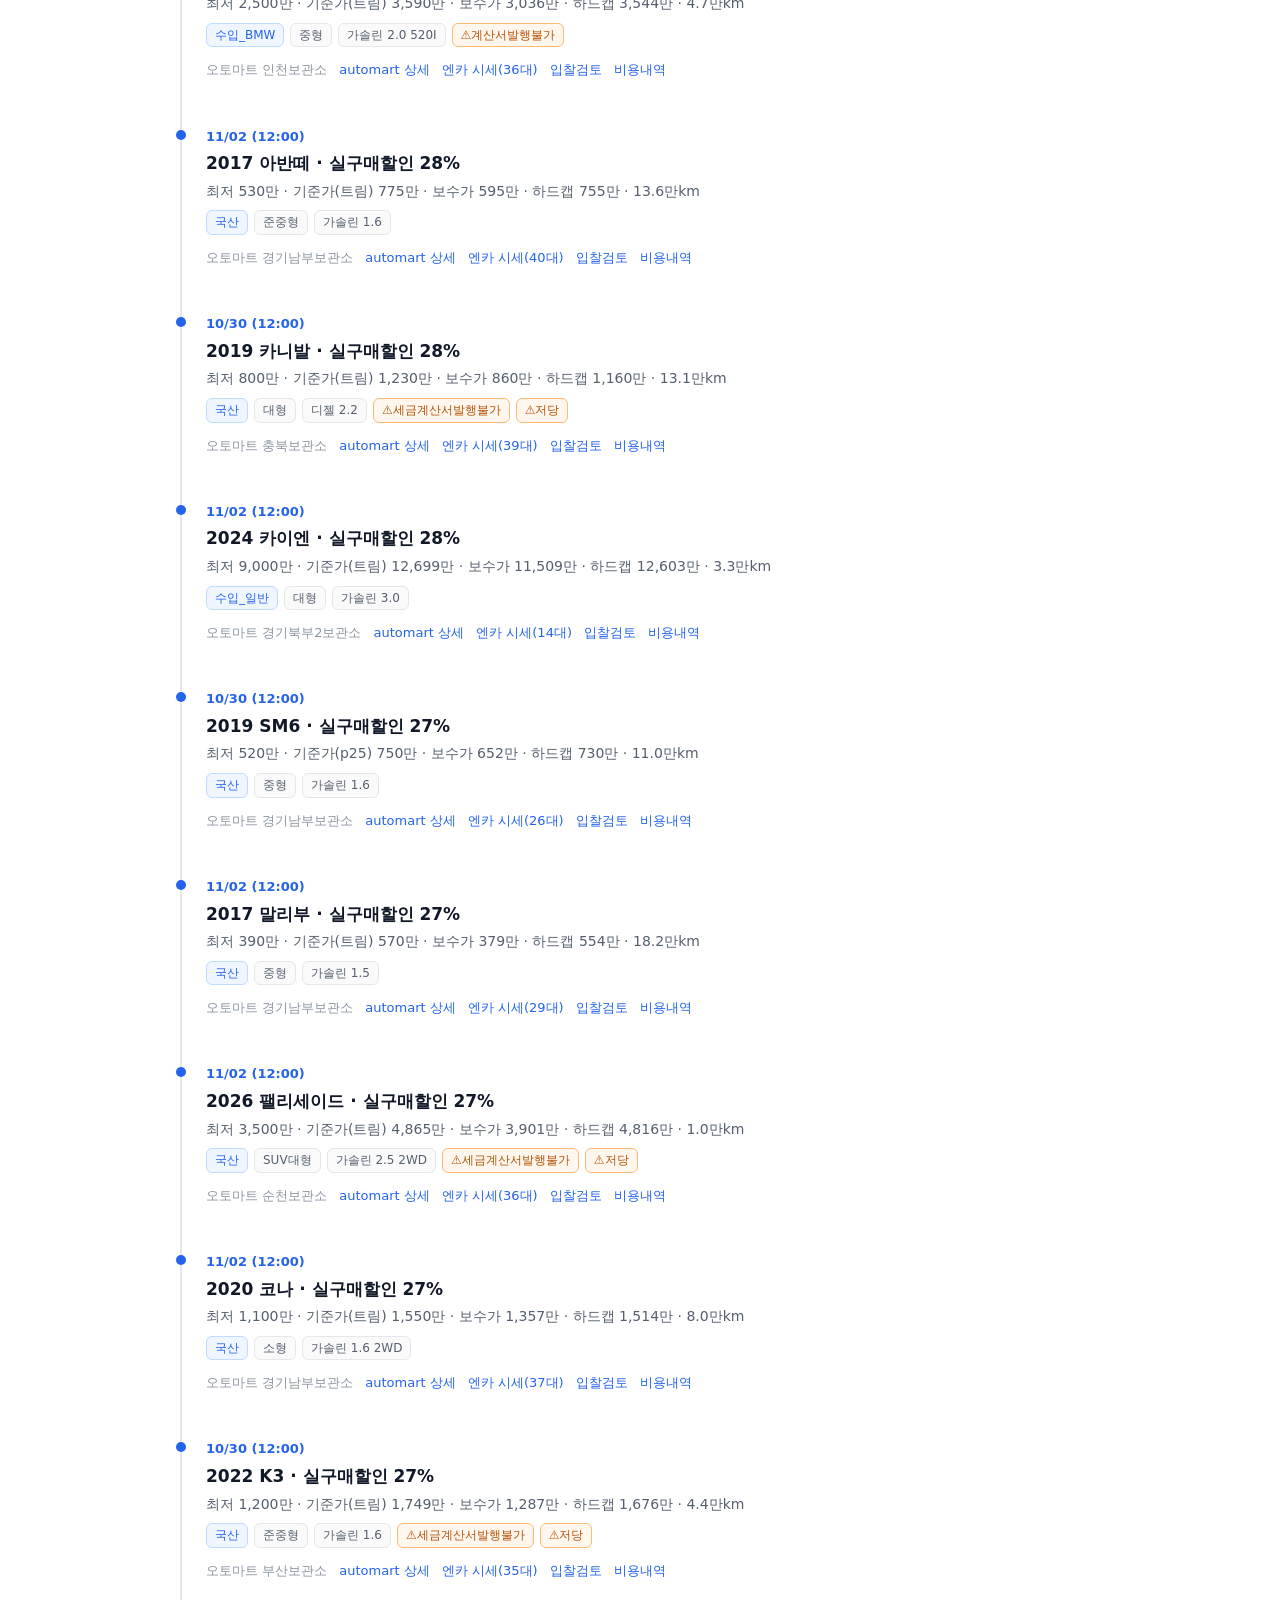
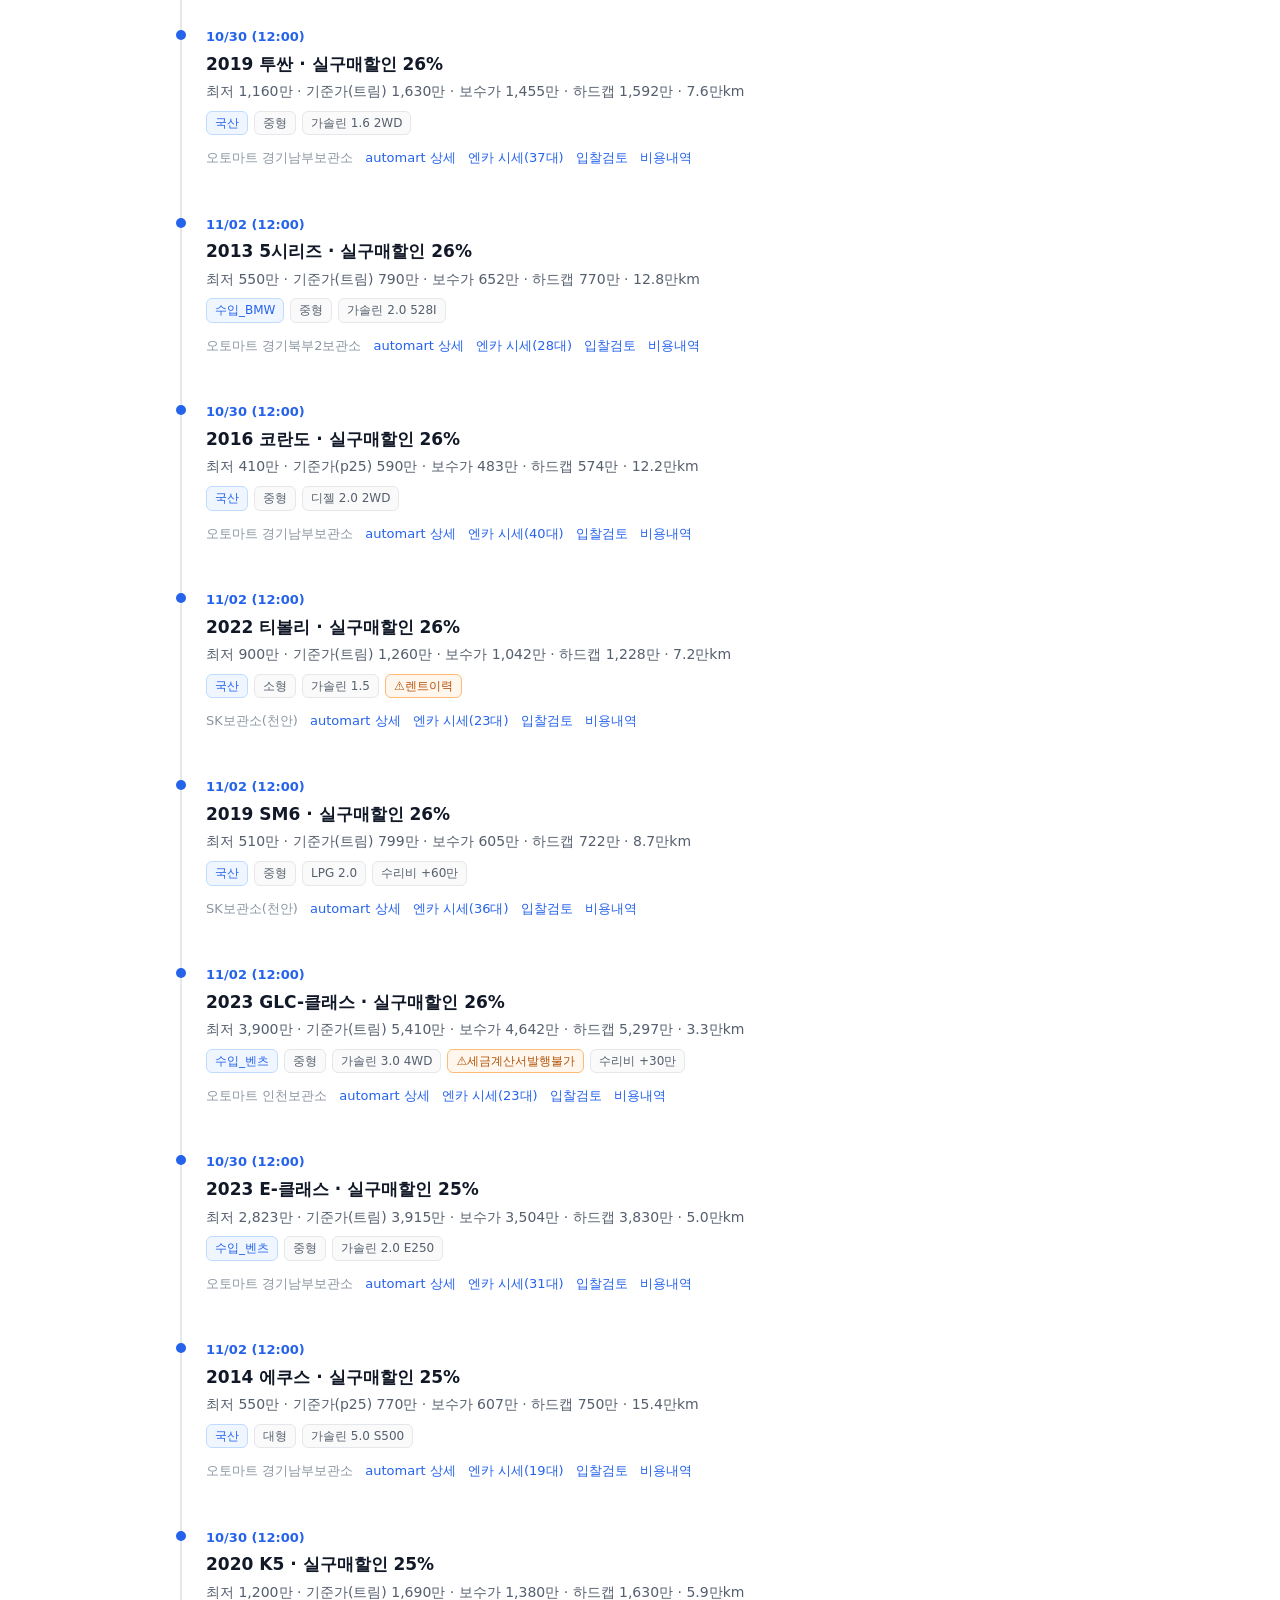
==== commit 3c2f453a: "data: 2026-10-30 08:22" ====
--- a/index.html
+++ b/index.html
@@ -6,7 +6,7 @@
 <meta name="robots" content="noindex,nofollow">
 <title>진행중 매물 — AUTOMART HUB</title>
 <link rel="icon" href="data:image/svg+xml,<svg xmlns='http://www.w3.org/2000/svg' viewBox='0 0 16 16'><text y='14' font-size='14'>🚗</text></svg>">
-<link rel="stylesheet" href="assets/style.css?v=202610290817">
+<link rel="stylesheet" href="assets/style.css?v=202610300822">
 </head>
 <body data-page="listings">
 <nav class="nav"><div class="nav-inner">
@@ -64,9 +64,9 @@
     <ul class="tl" id="low-list"></ul>
   </details>
 </main>
-<script src="data/meta.js?v=202610290817"></script>
-<script src="data/listings.js?v=202610290817"></script>
-<script src="assets/app.js?v=202610290817"></script>
+<script src="data/meta.js?v=202610300822"></script>
+<script src="data/listings.js?v=202610300822"></script>
+<script src="assets/app.js?v=202610300822"></script>
 <script data-goatcounter="https://automarthub.goatcounter.com/count"
         async src="//gc.zgo.at/count.js"></script>
 </body>
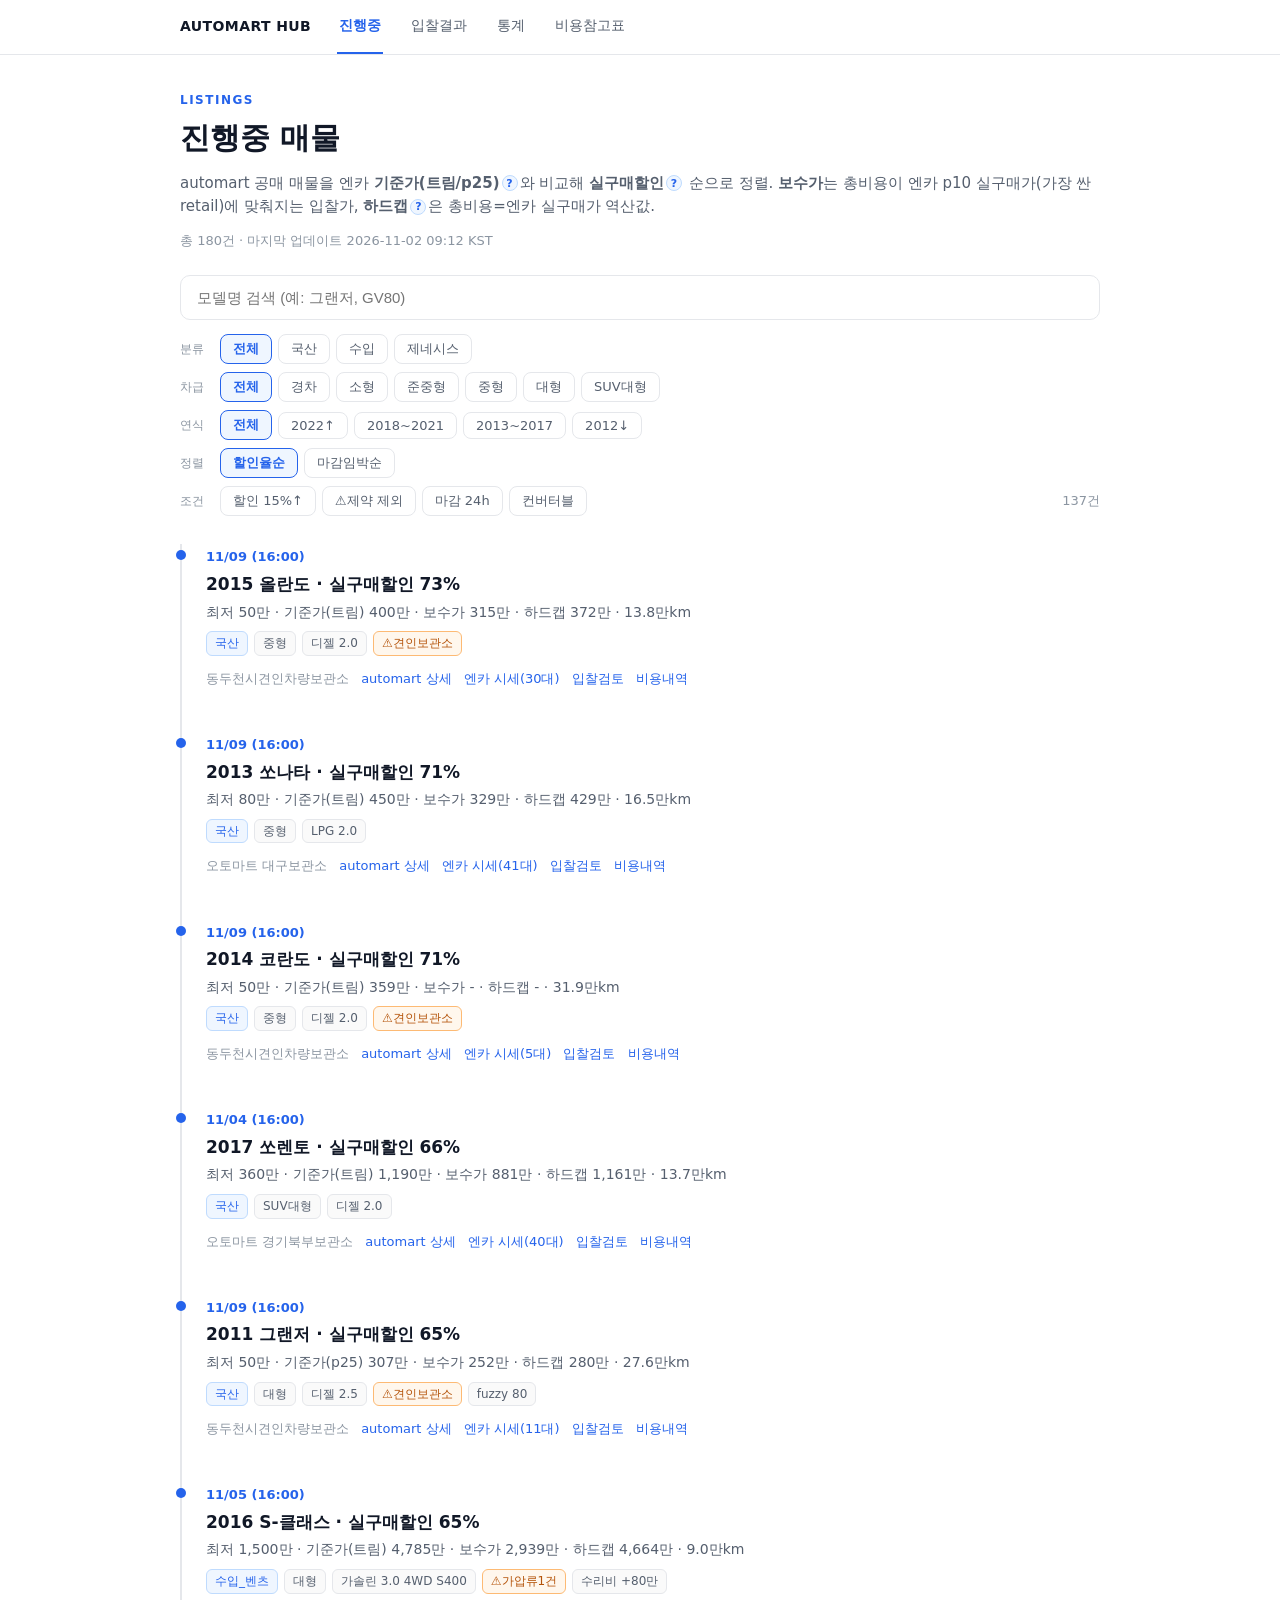
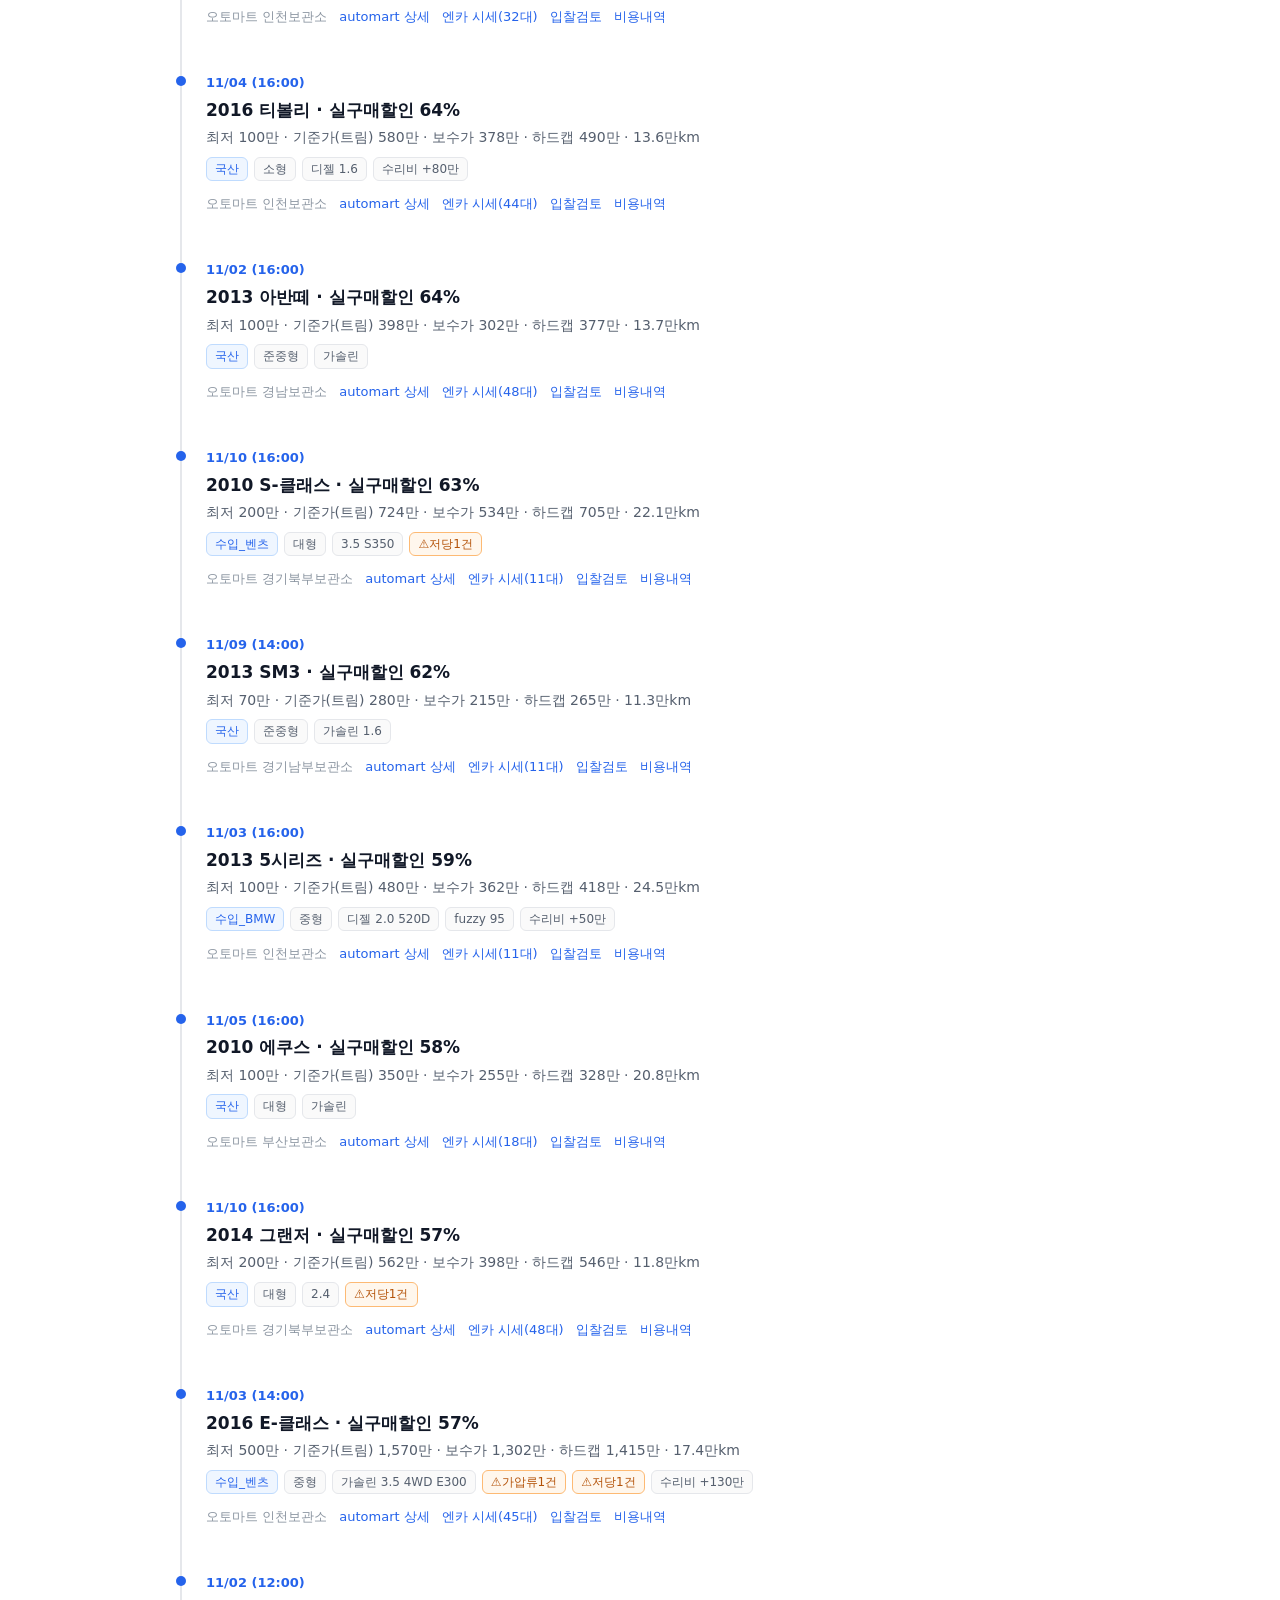
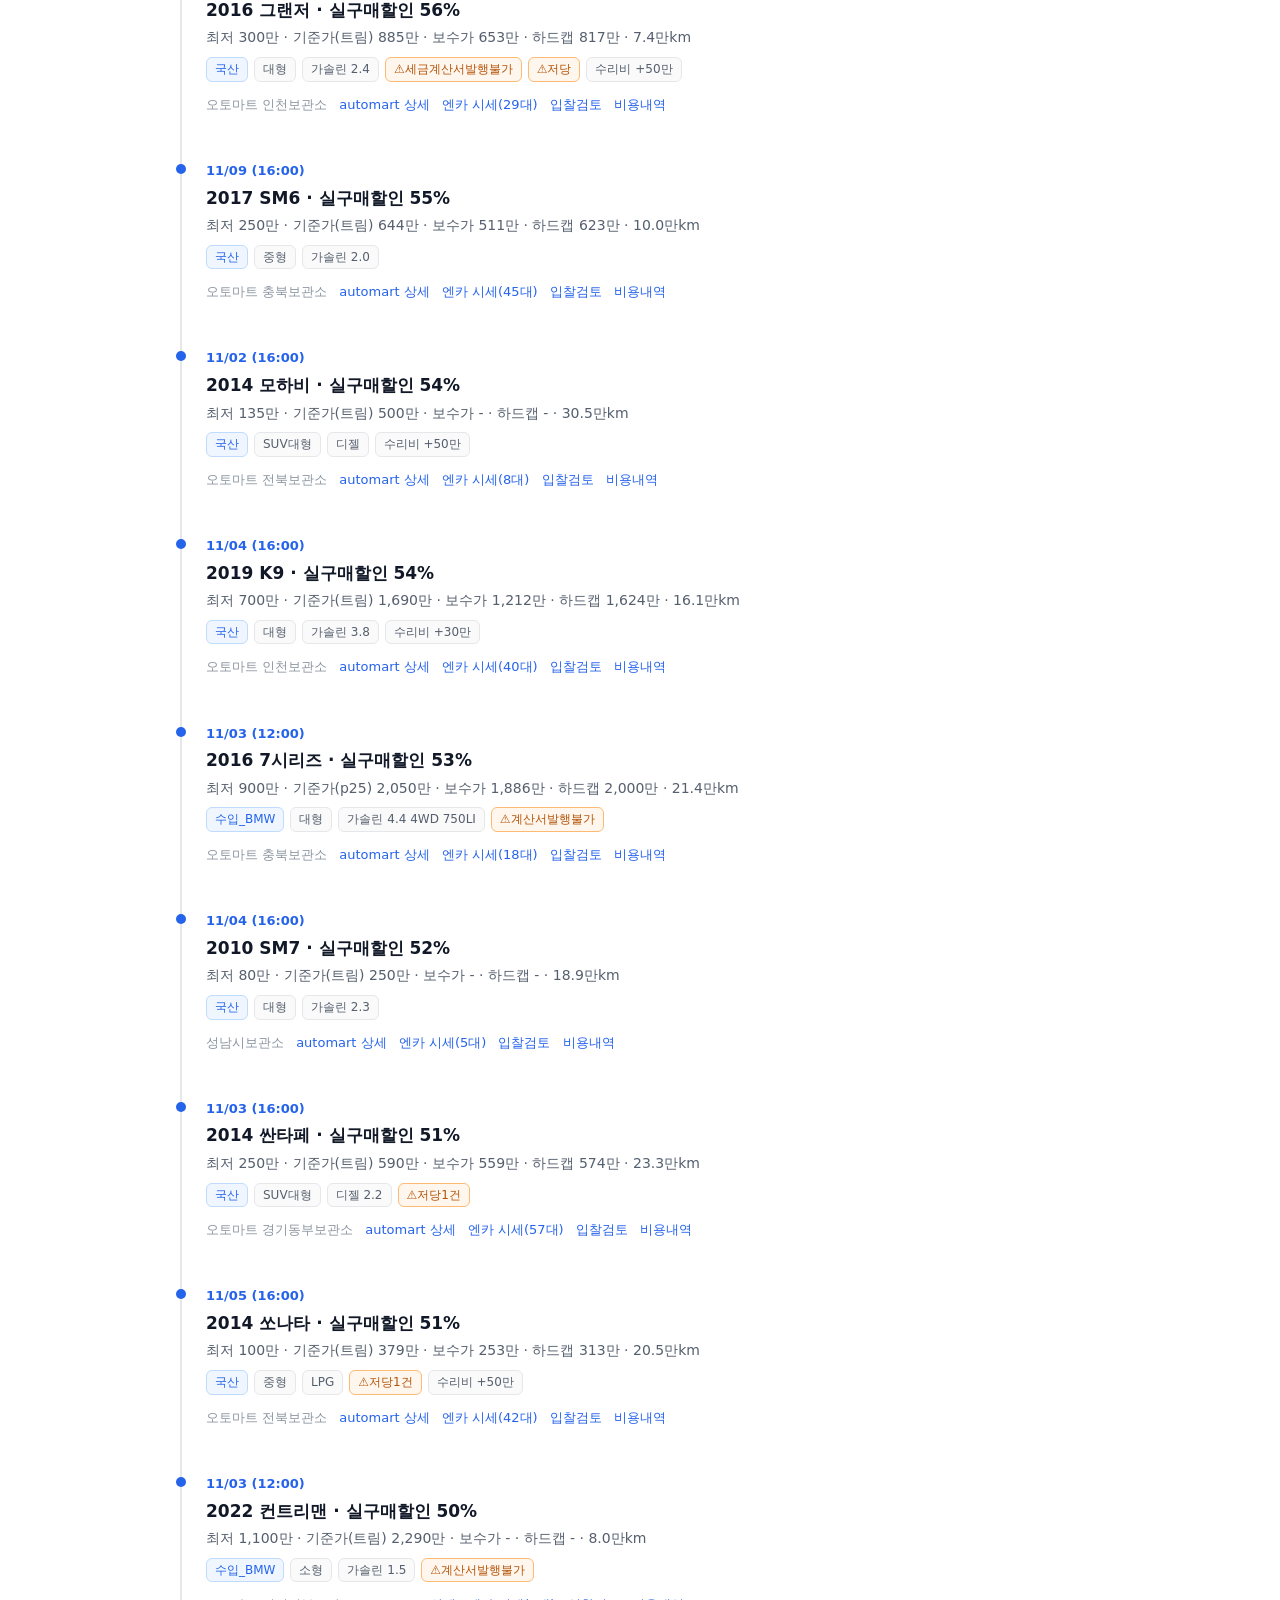
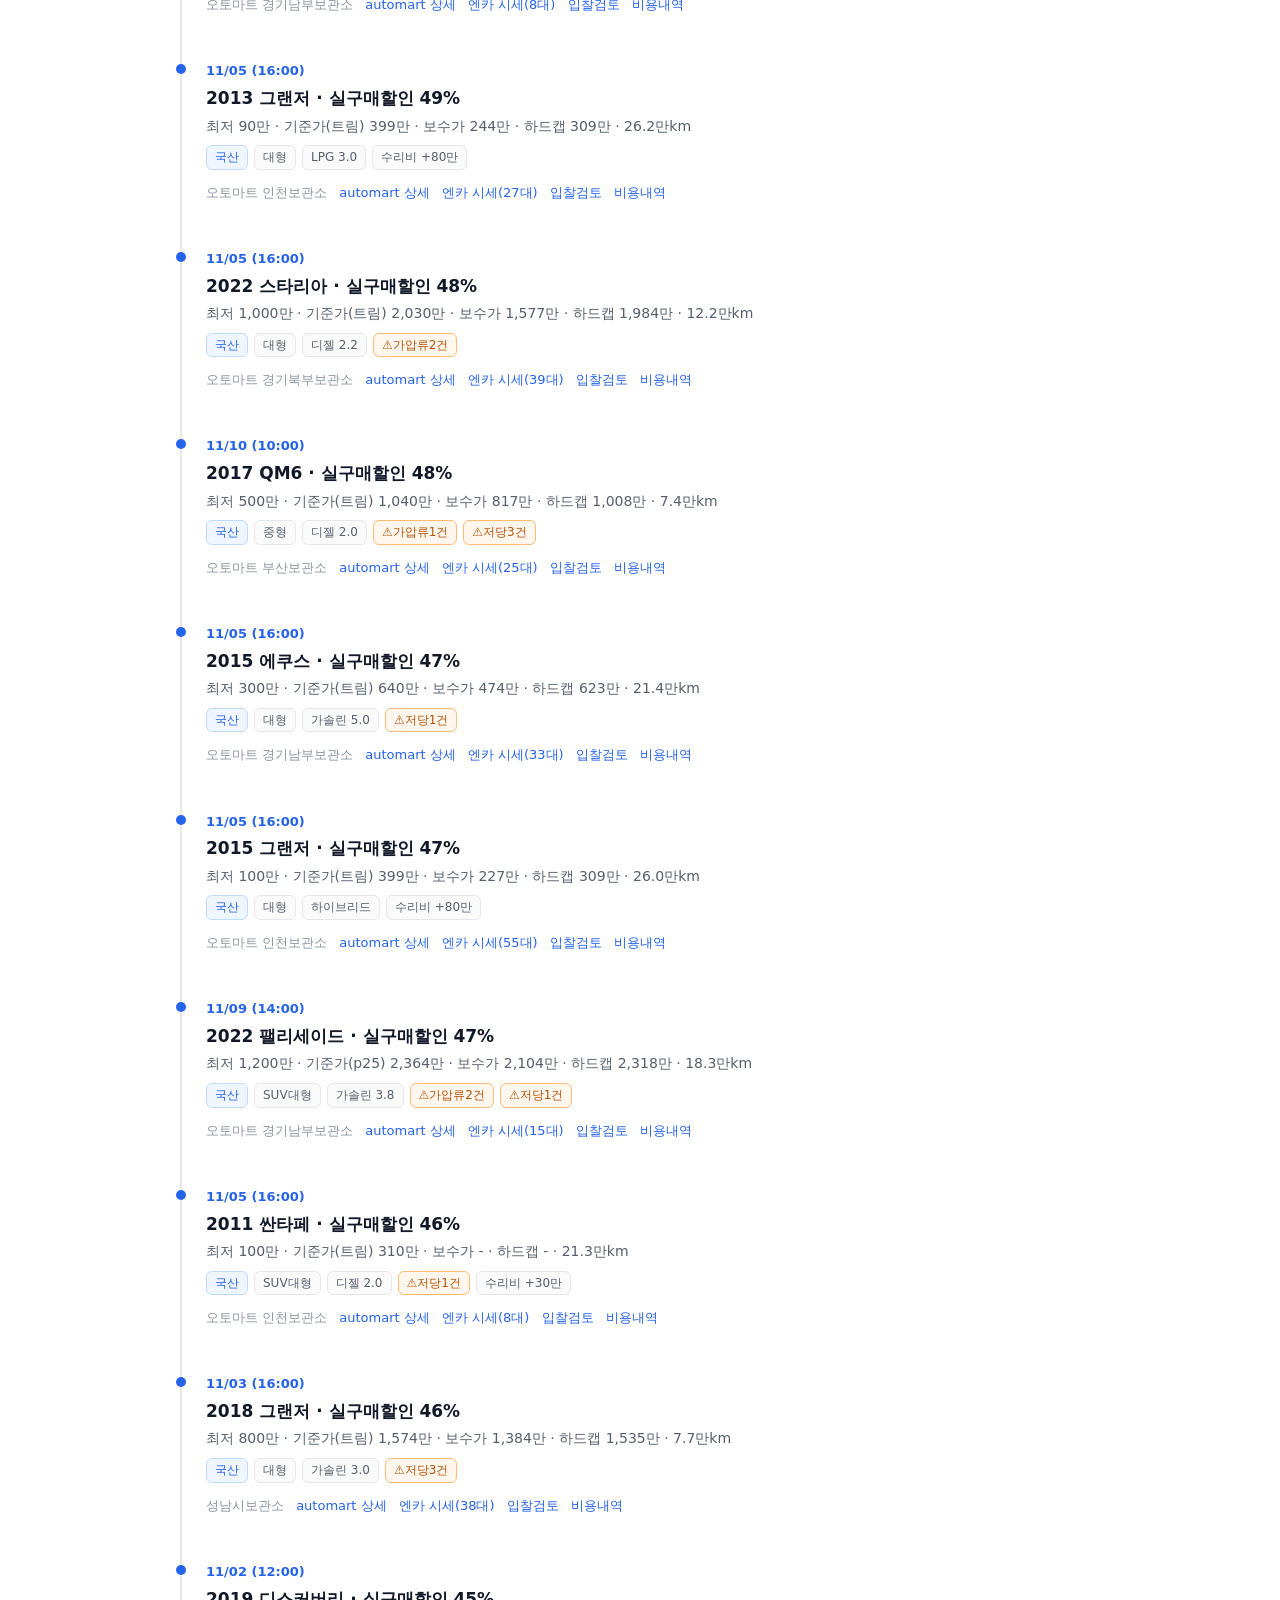
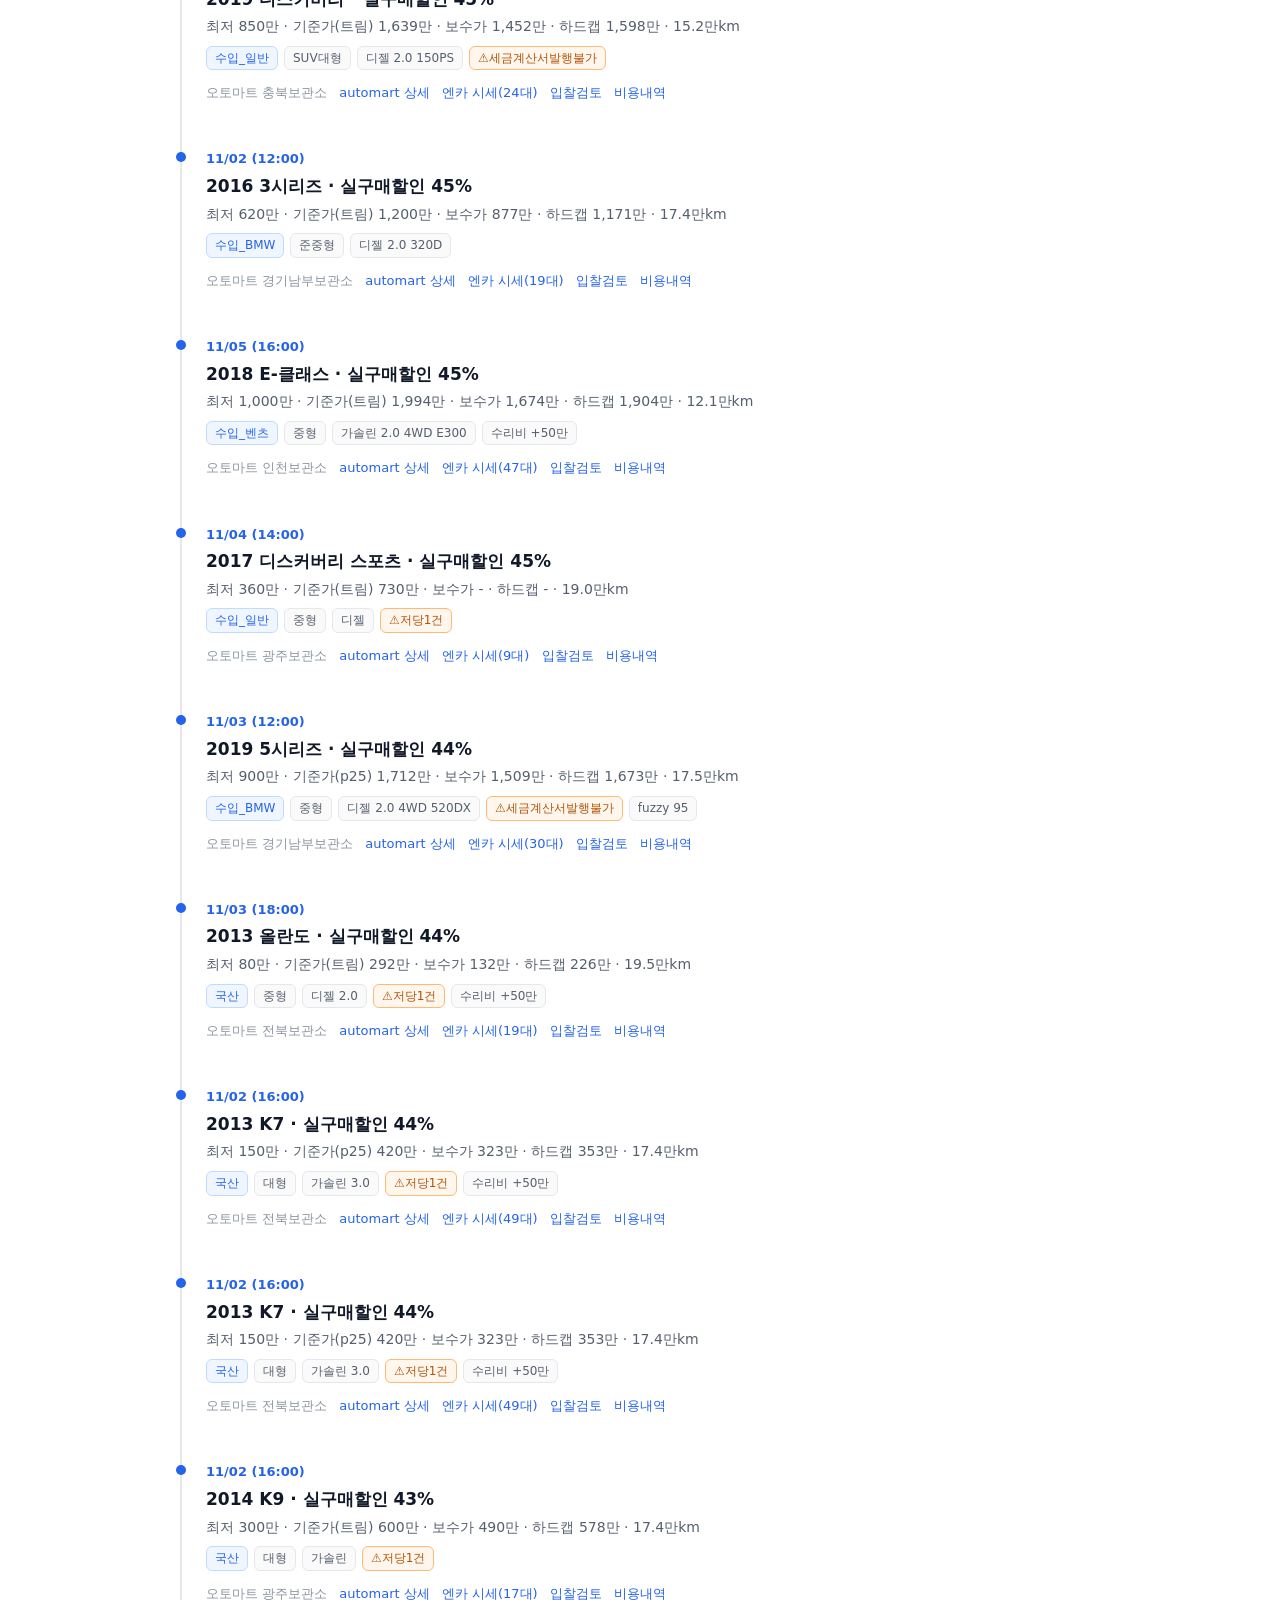
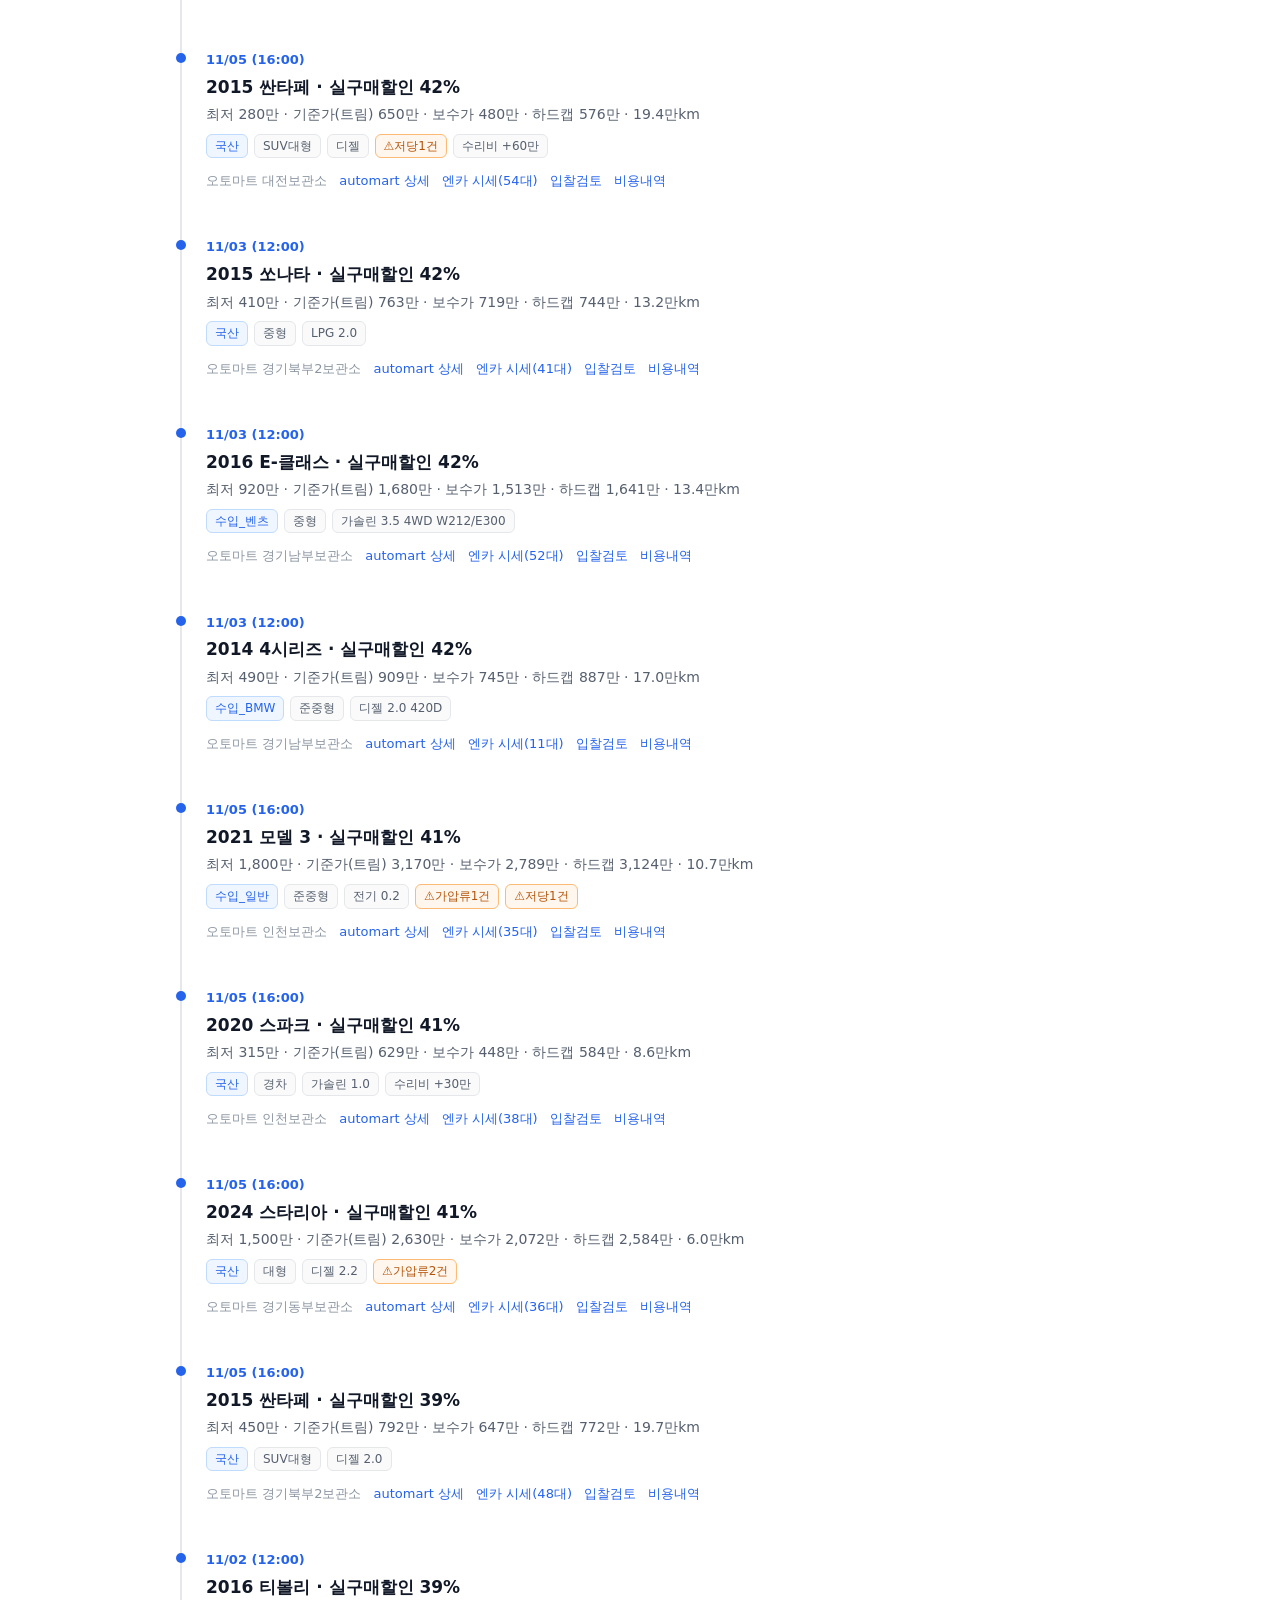
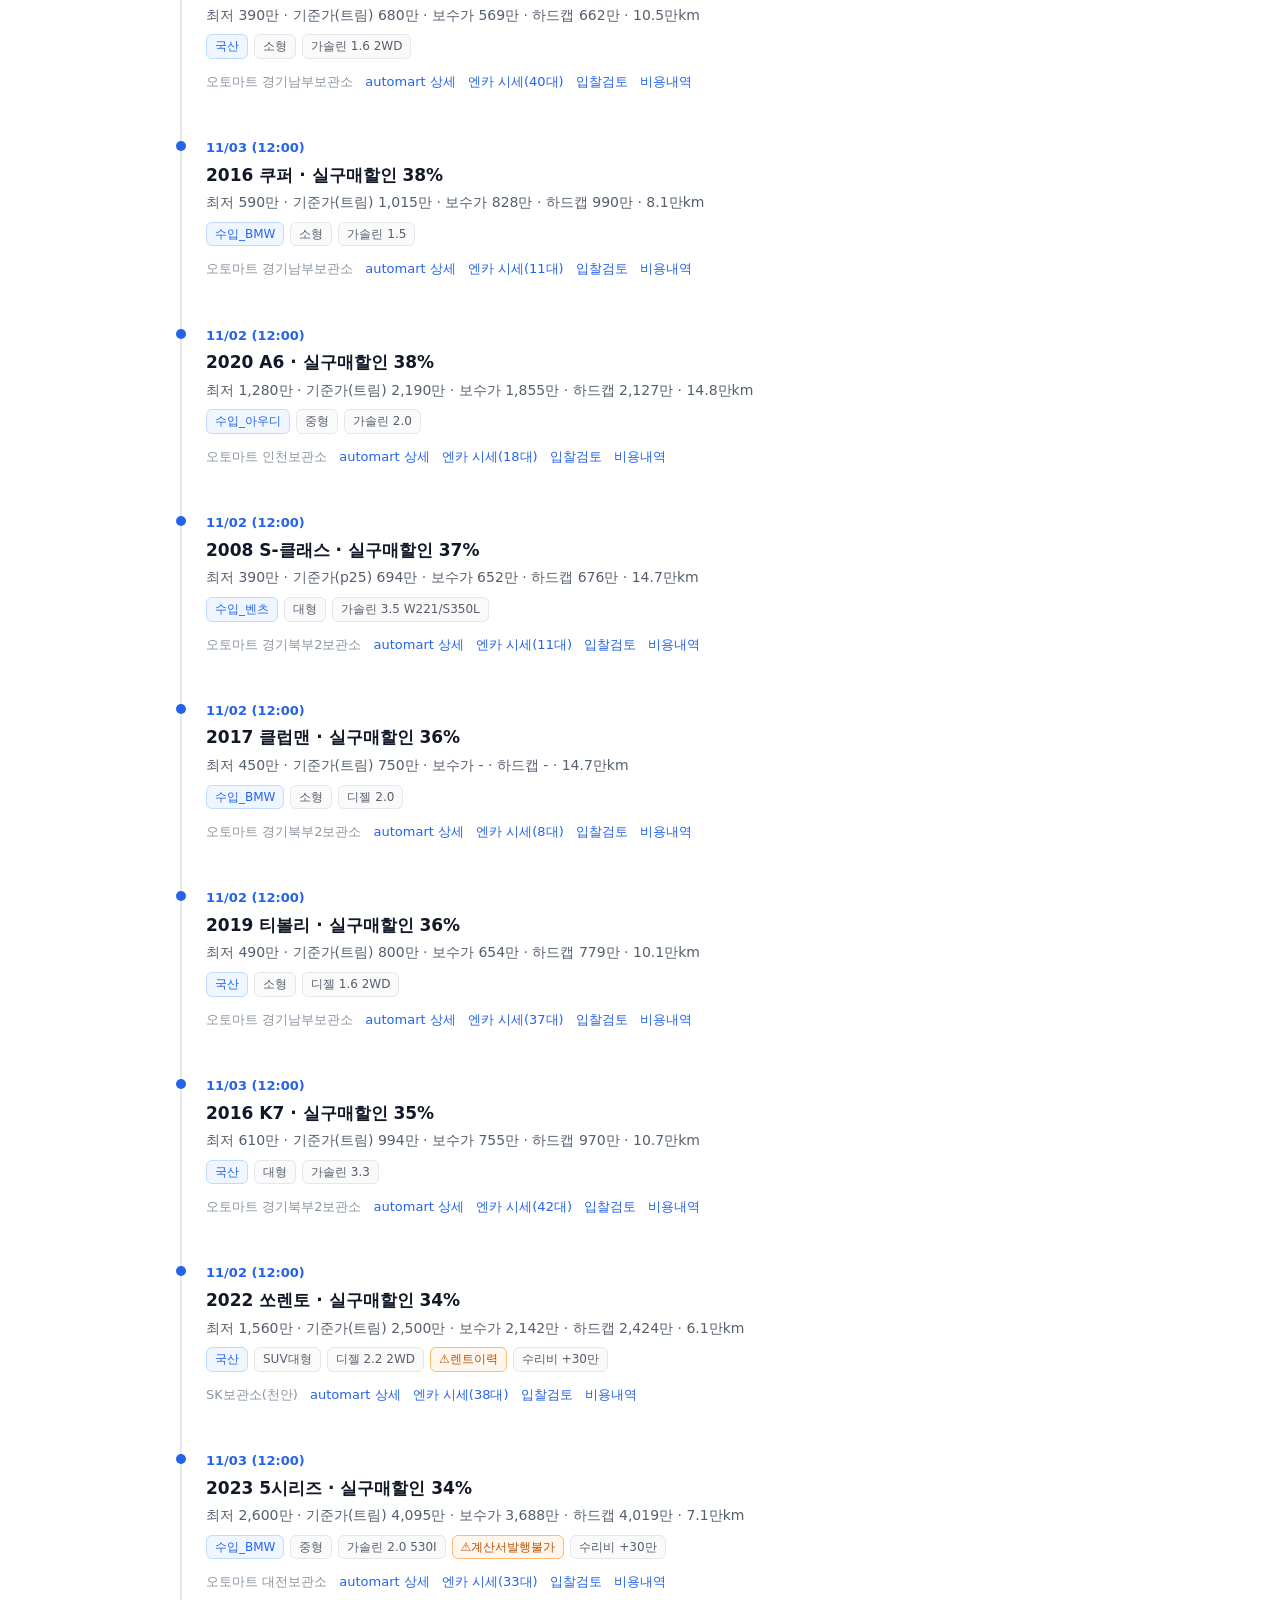
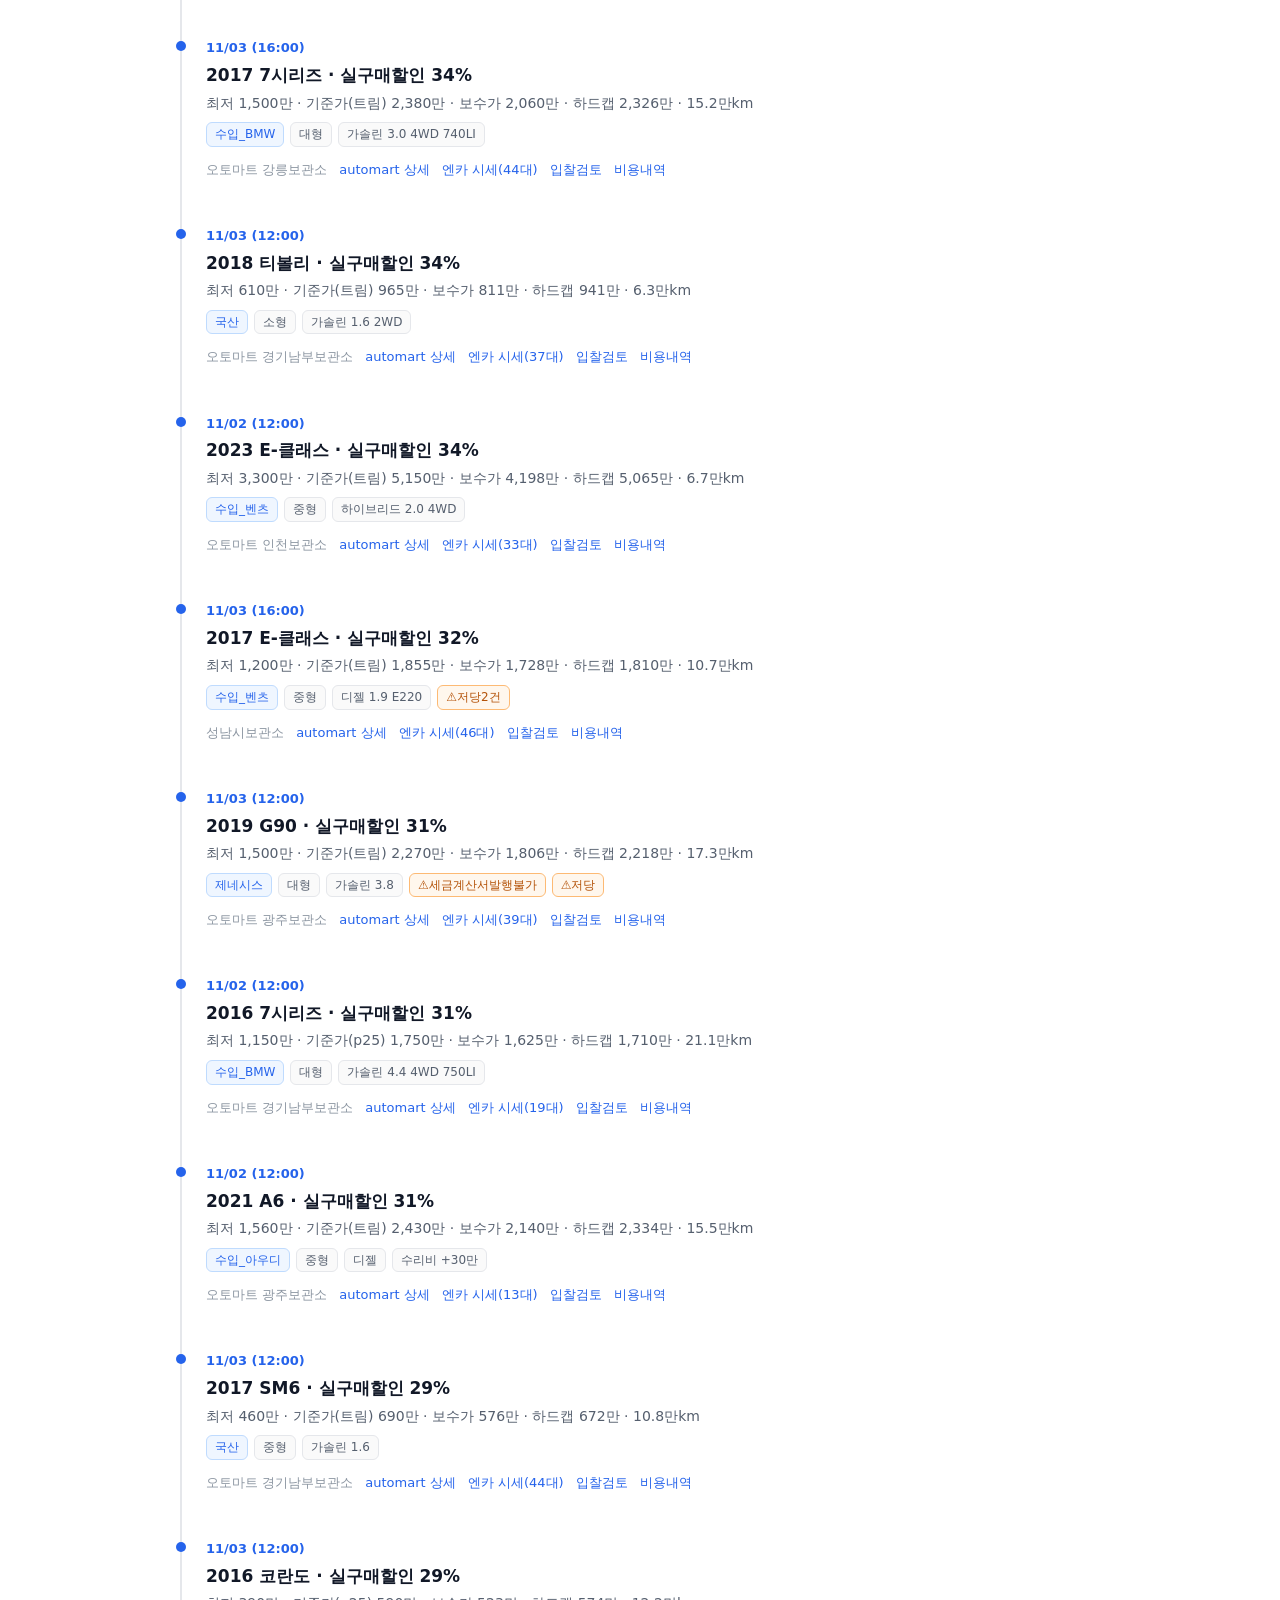
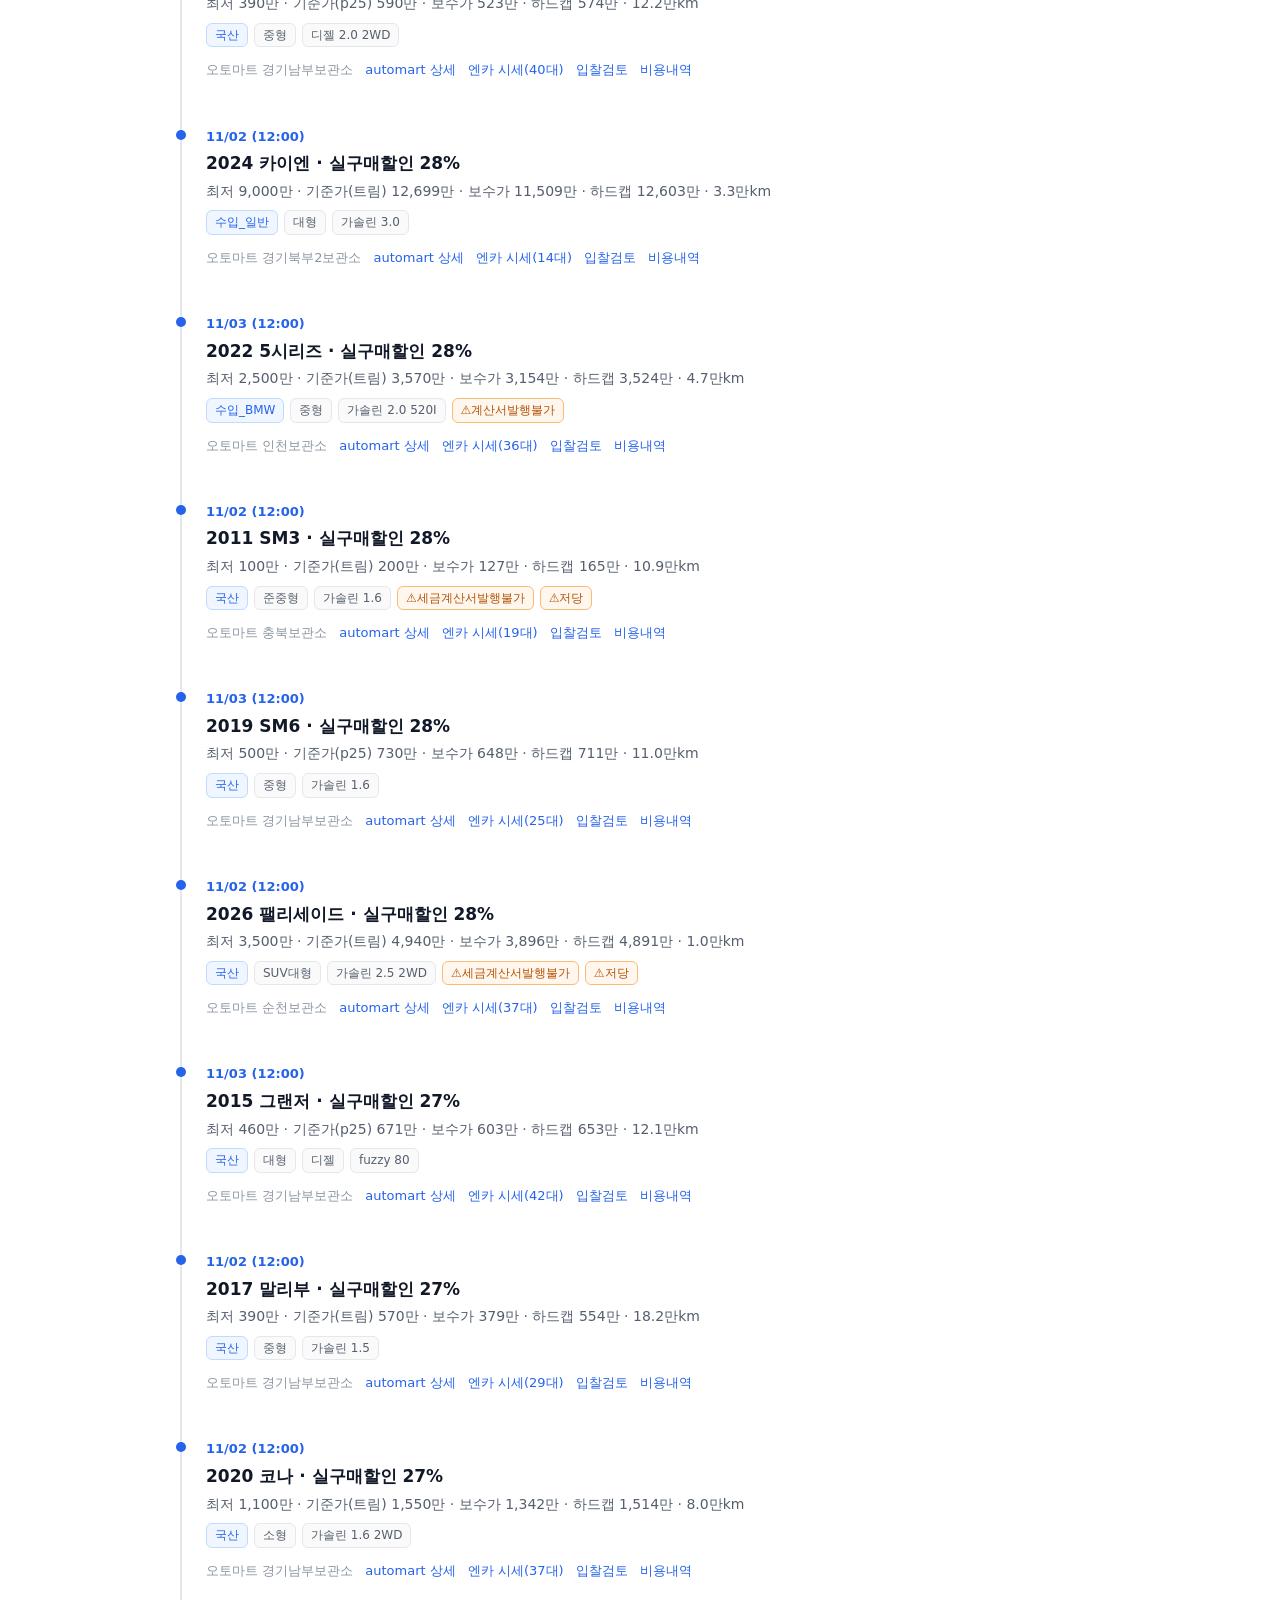
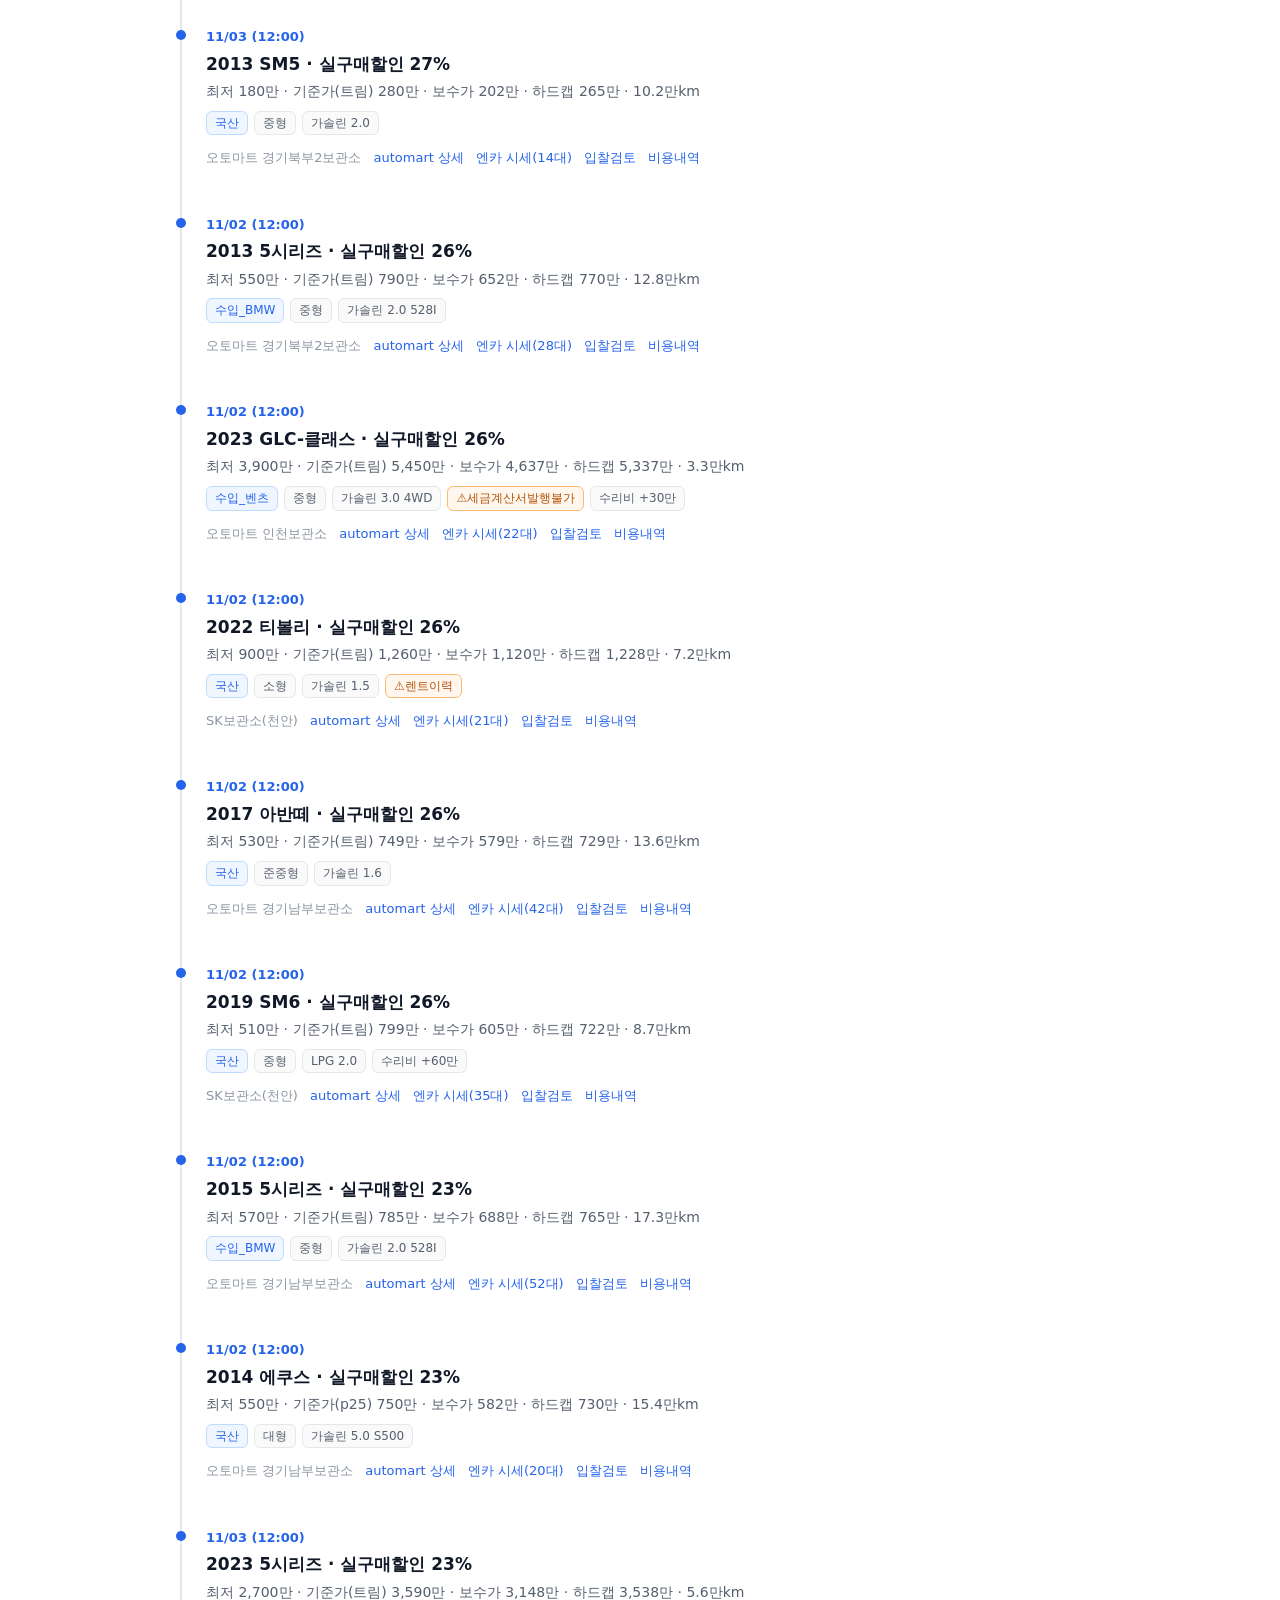
==== commit c981fcac: "data: 2026-11-02 09:12" ====
--- a/index.html
+++ b/index.html
@@ -6,7 +6,7 @@
 <meta name="robots" content="noindex,nofollow">
 <title>진행중 매물 — AUTOMART HUB</title>
 <link rel="icon" href="data:image/svg+xml,<svg xmlns='http://www.w3.org/2000/svg' viewBox='0 0 16 16'><text y='14' font-size='14'>🚗</text></svg>">
-<link rel="stylesheet" href="assets/style.css?v=202610300822">
+<link rel="stylesheet" href="assets/style.css?v=202611020912">
 </head>
 <body data-page="listings">
 <nav class="nav"><div class="nav-inner">
@@ -64,9 +64,9 @@
     <ul class="tl" id="low-list"></ul>
   </details>
 </main>
-<script src="data/meta.js?v=202610300822"></script>
-<script src="data/listings.js?v=202610300822"></script>
-<script src="assets/app.js?v=202610300822"></script>
+<script src="data/meta.js?v=202611020912"></script>
+<script src="data/listings.js?v=202611020912"></script>
+<script src="assets/app.js?v=202611020912"></script>
 <script data-goatcounter="https://automarthub.goatcounter.com/count"
         async src="//gc.zgo.at/count.js"></script>
 </body>
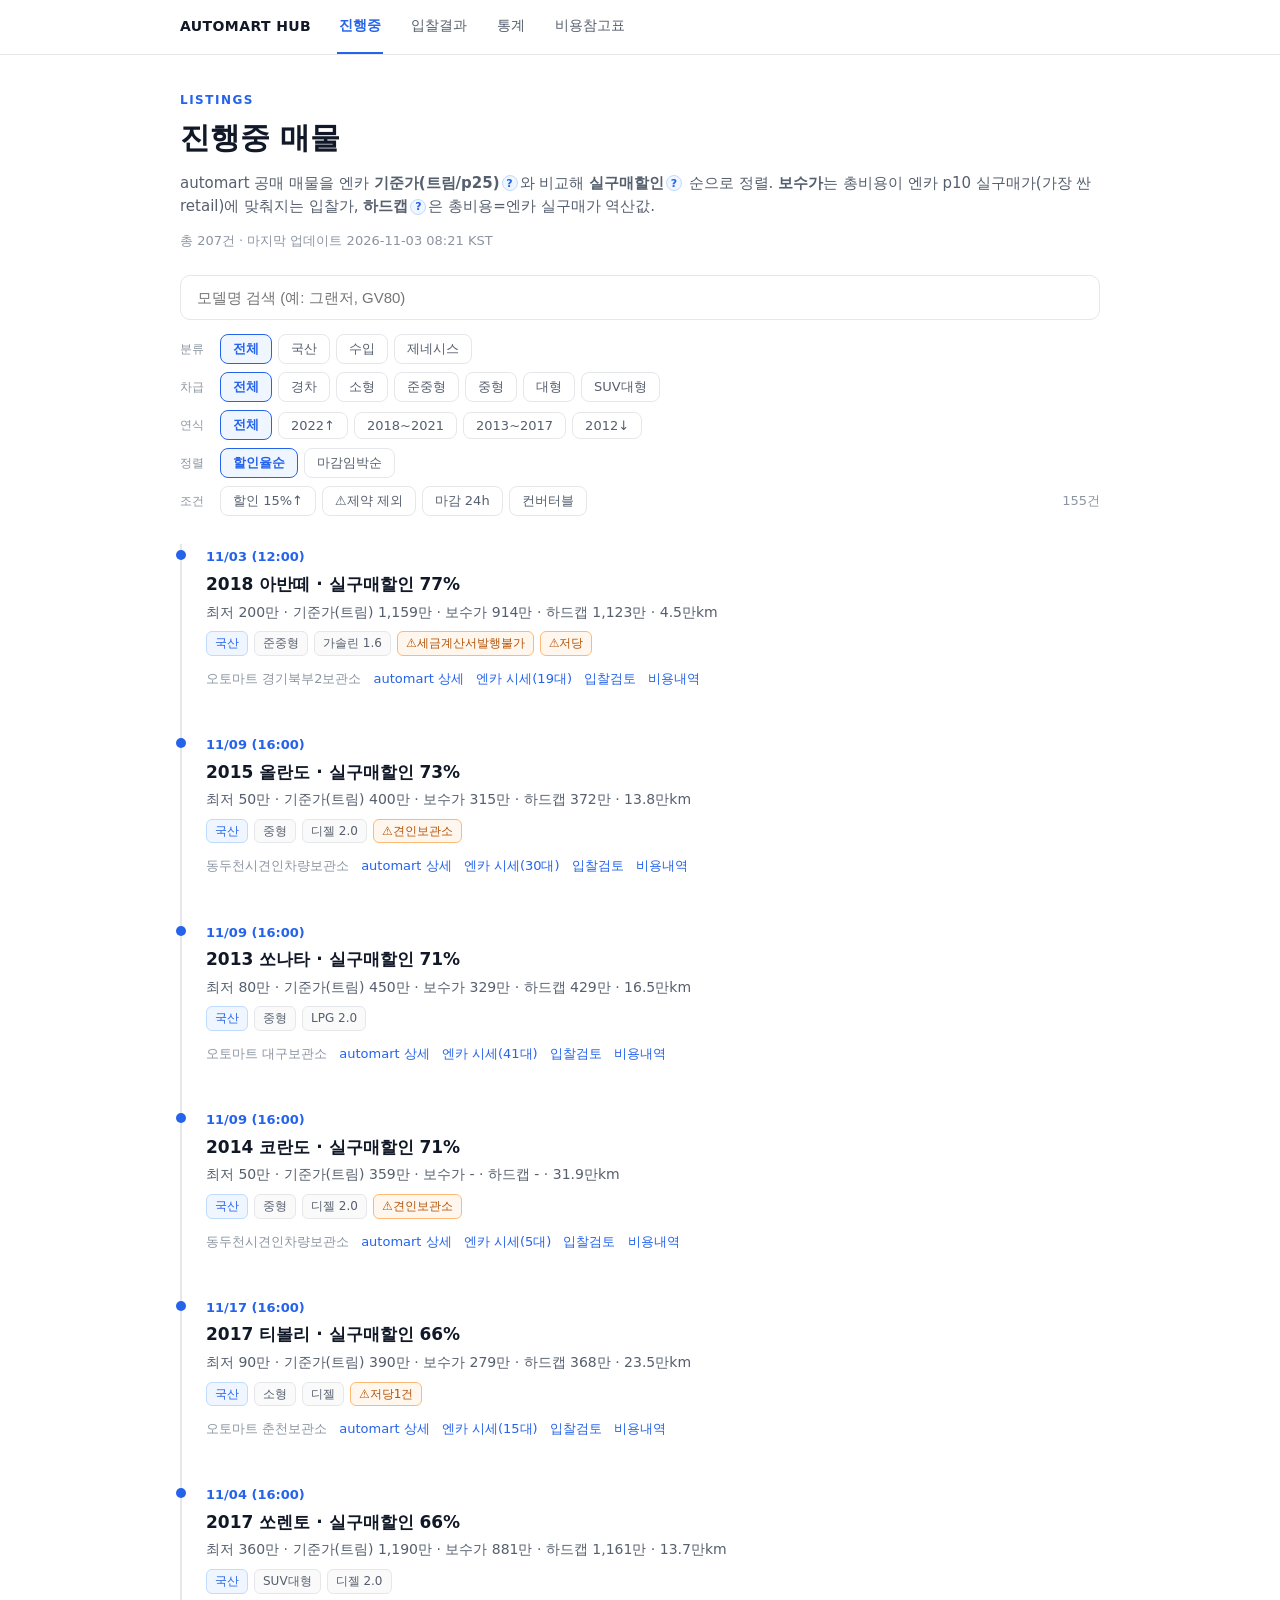
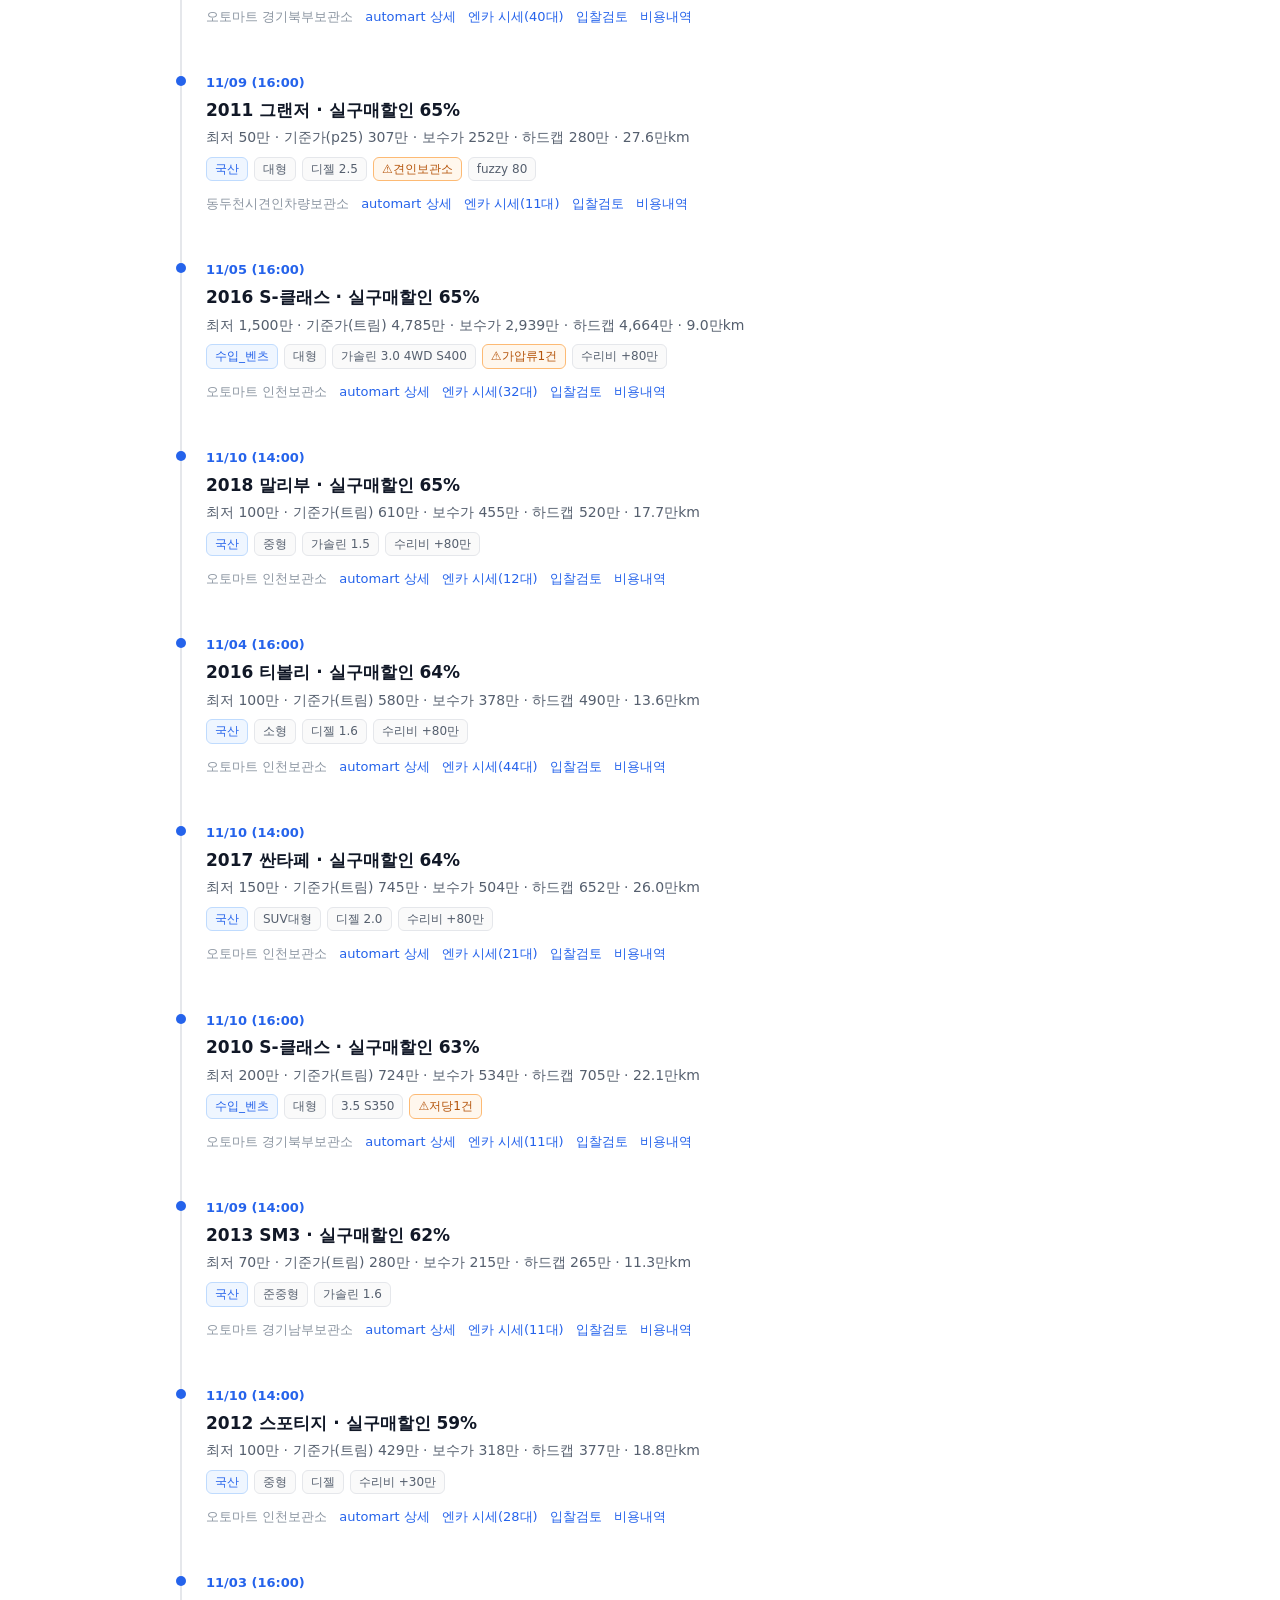
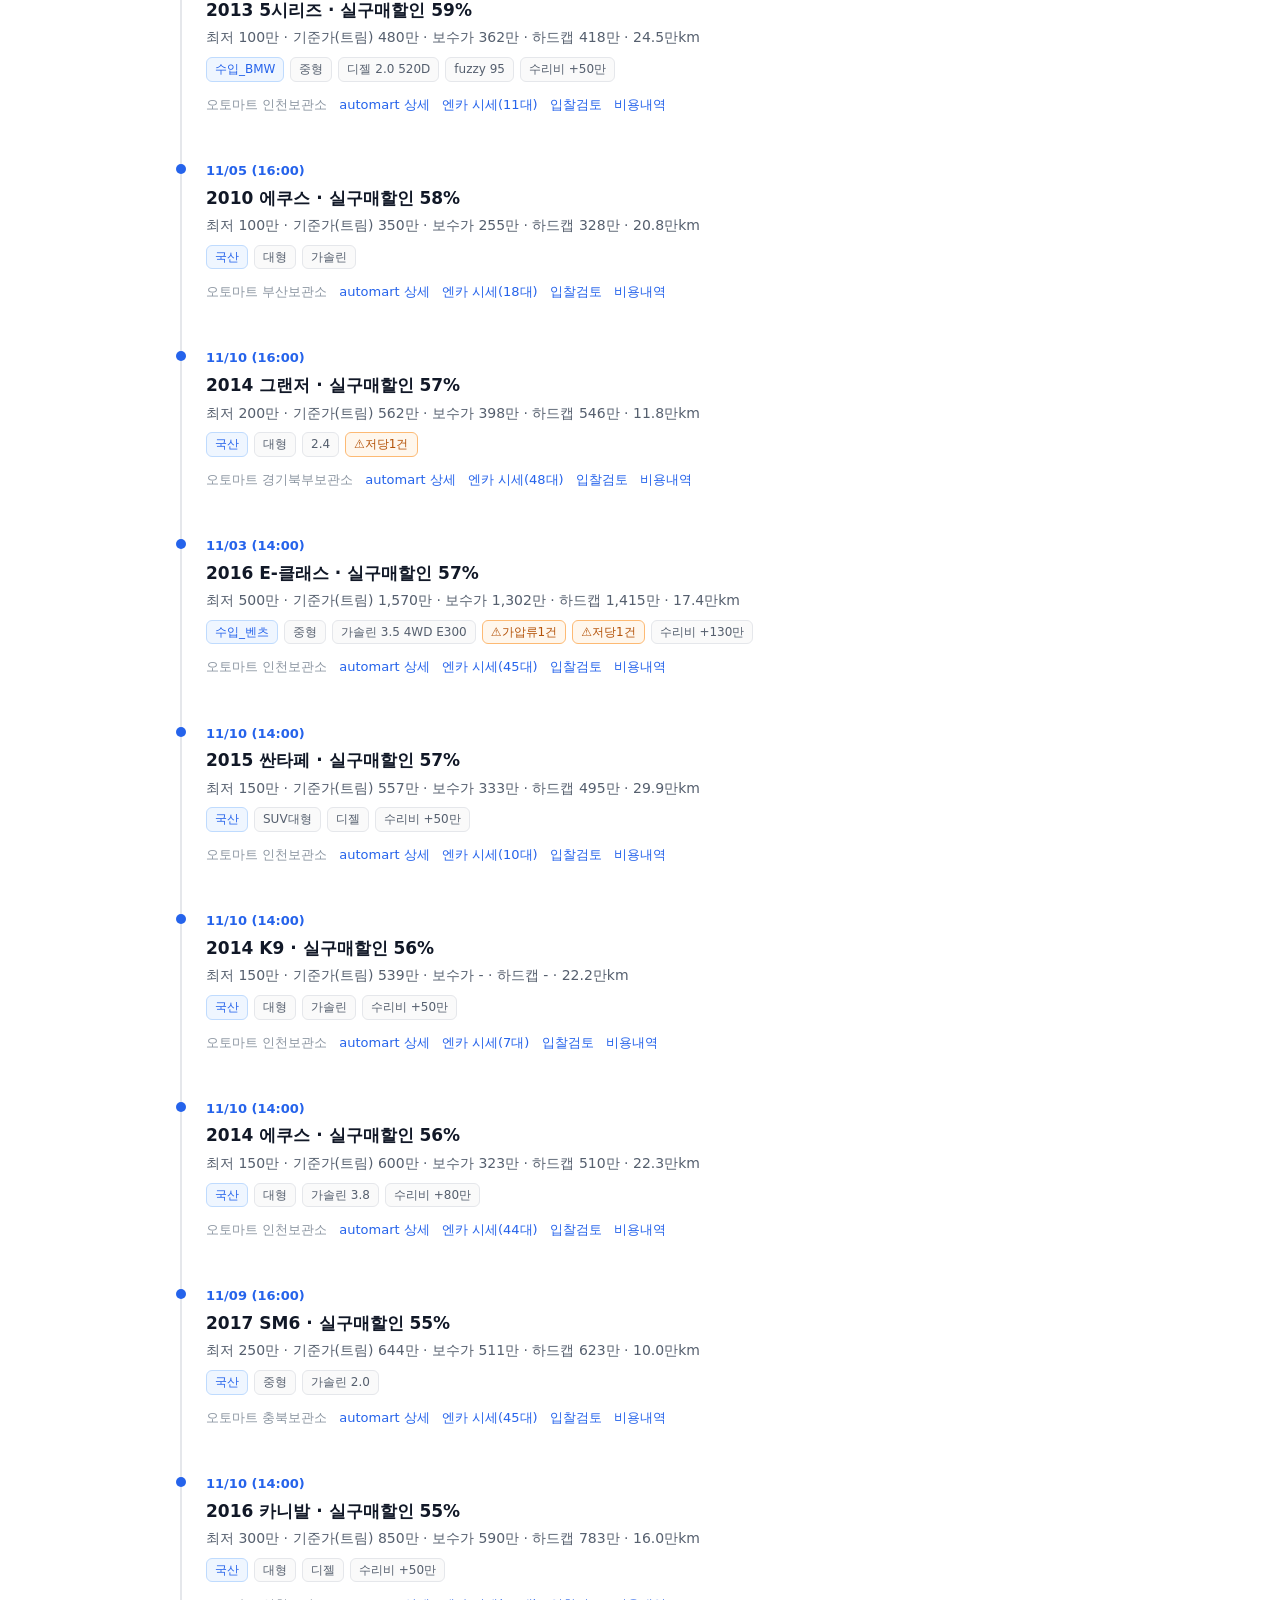
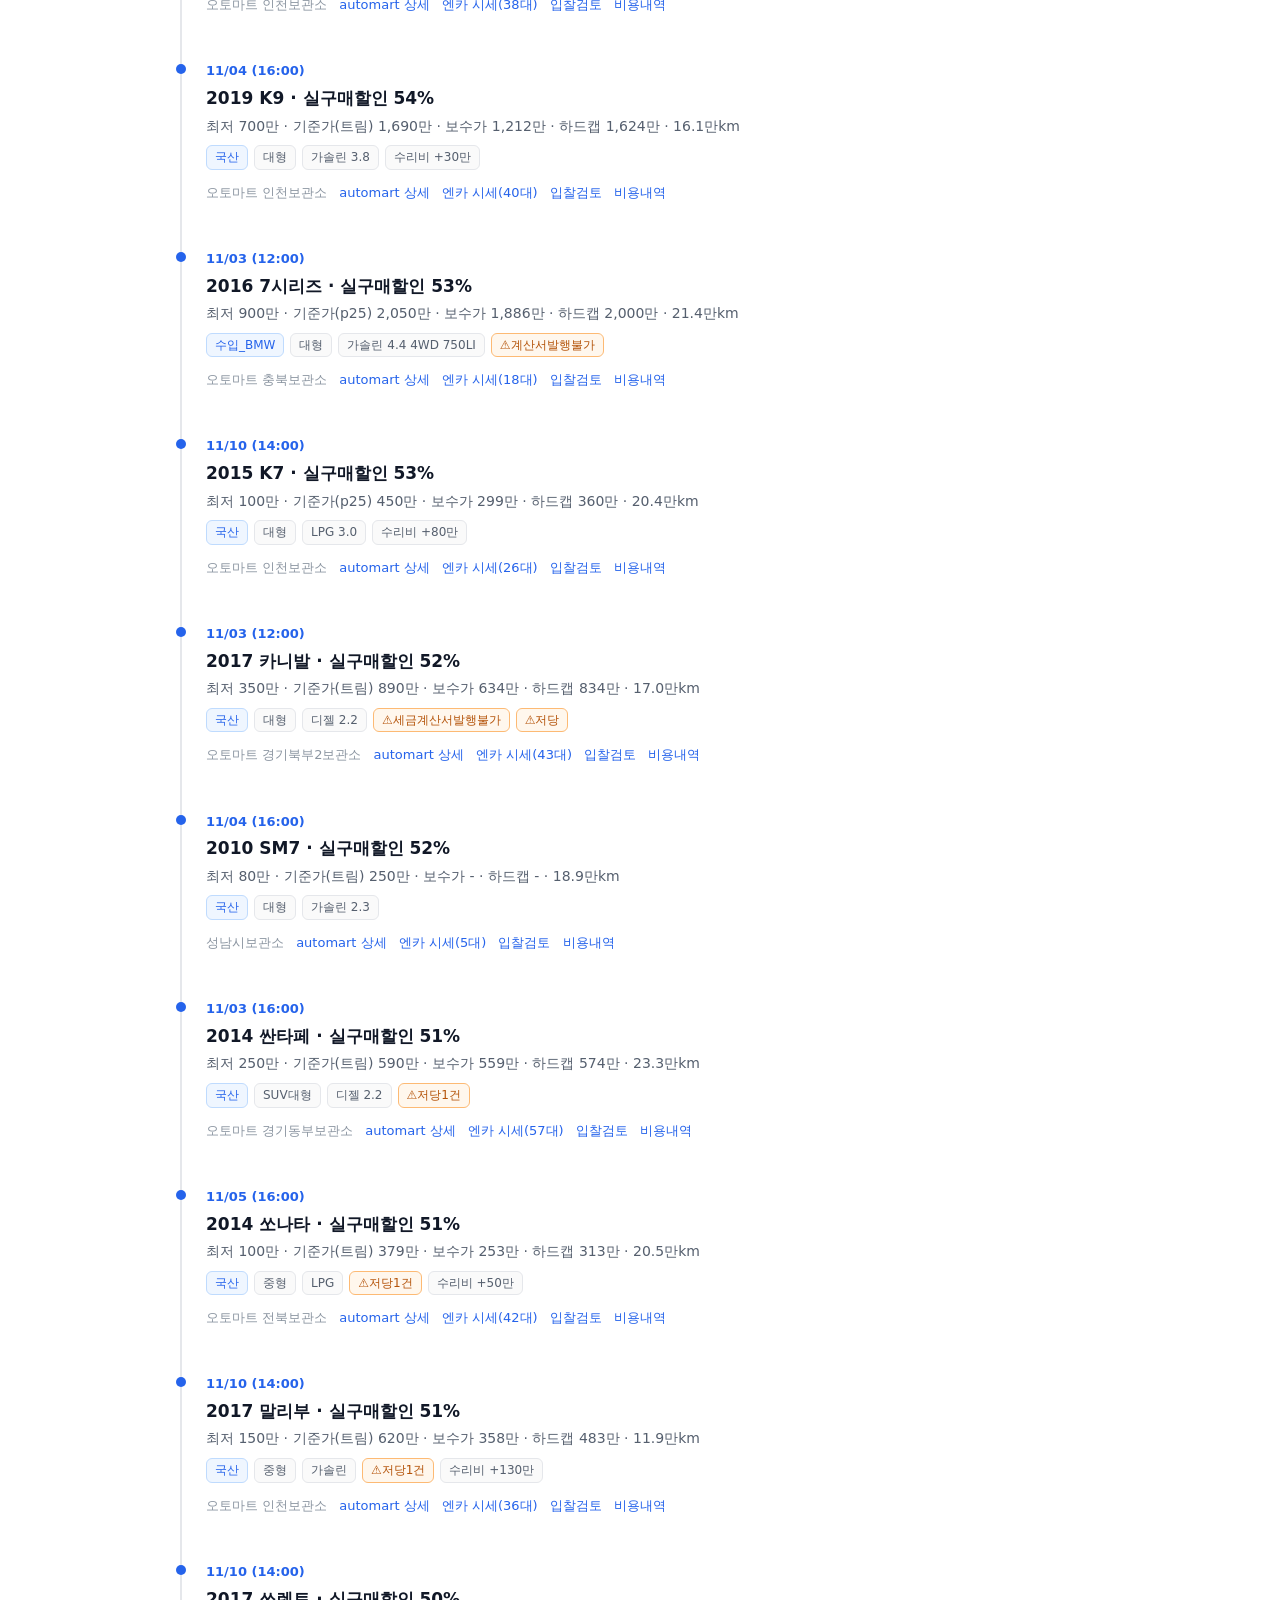
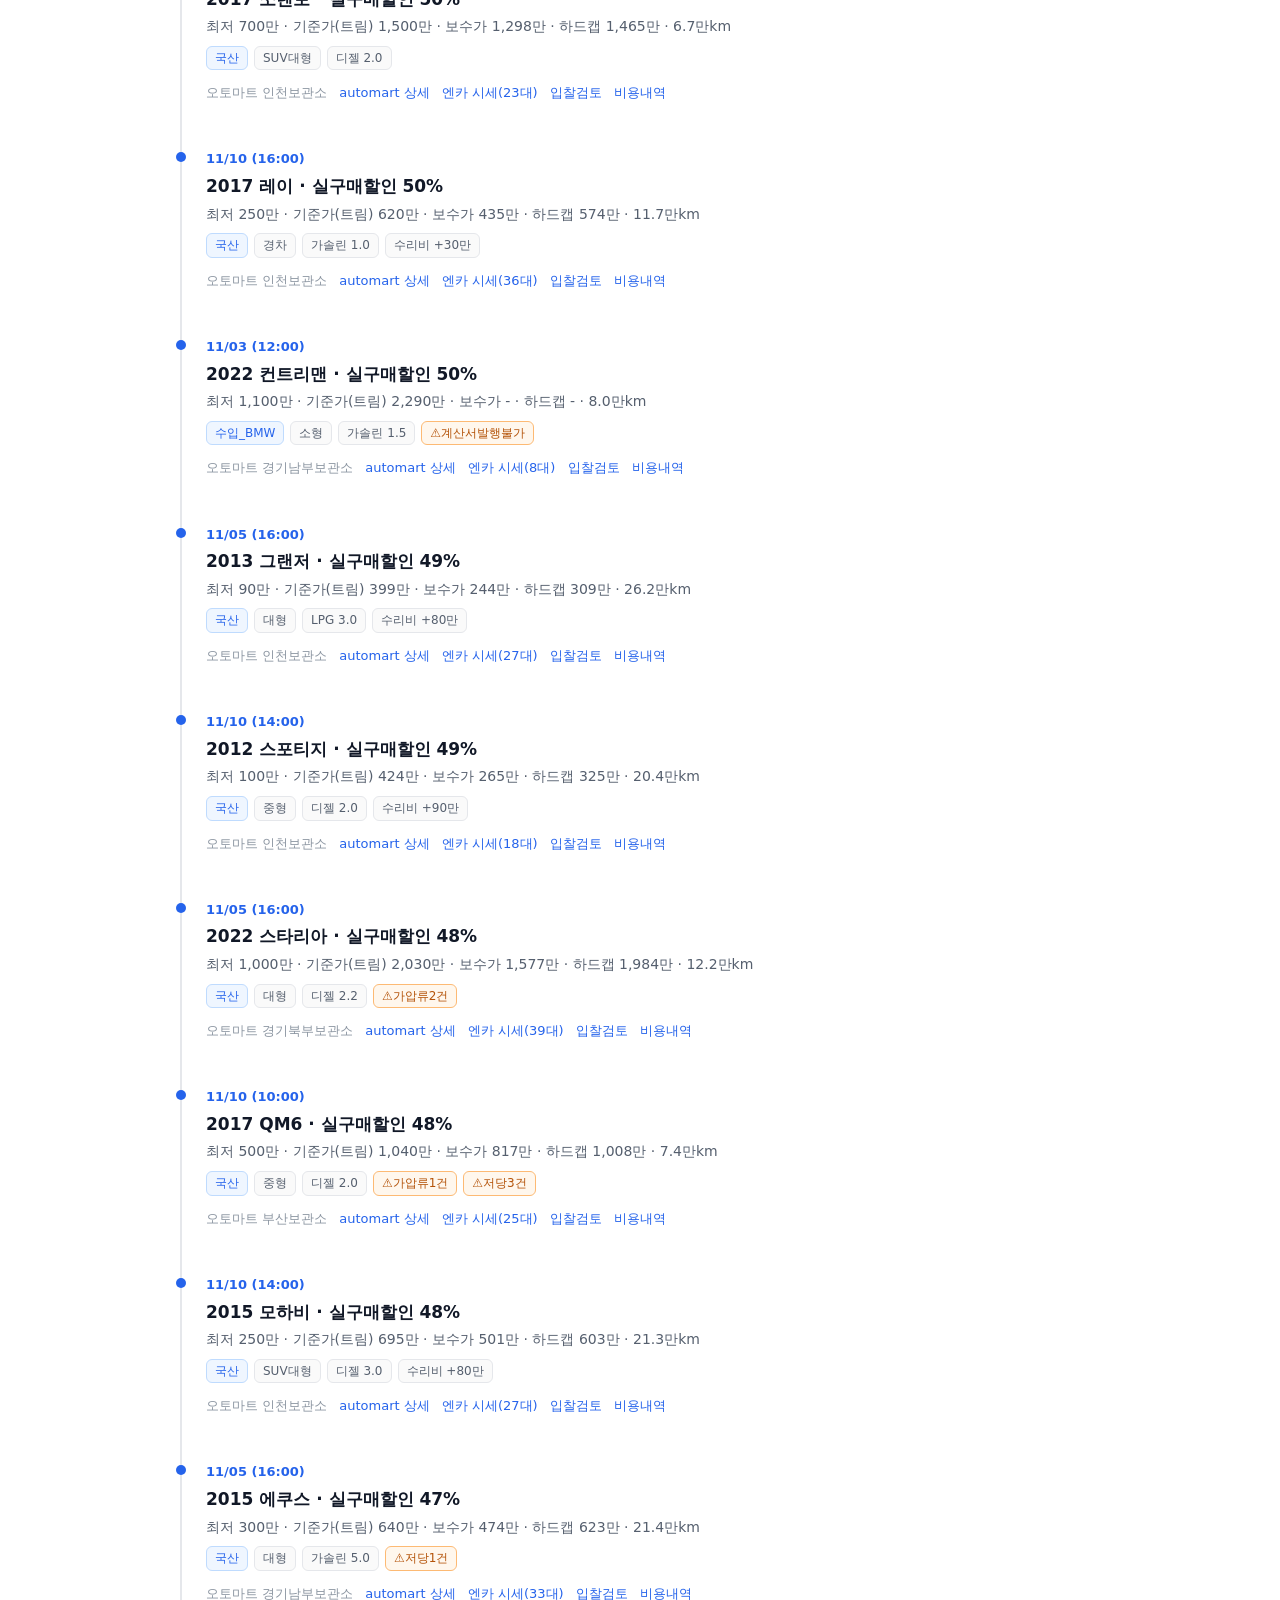
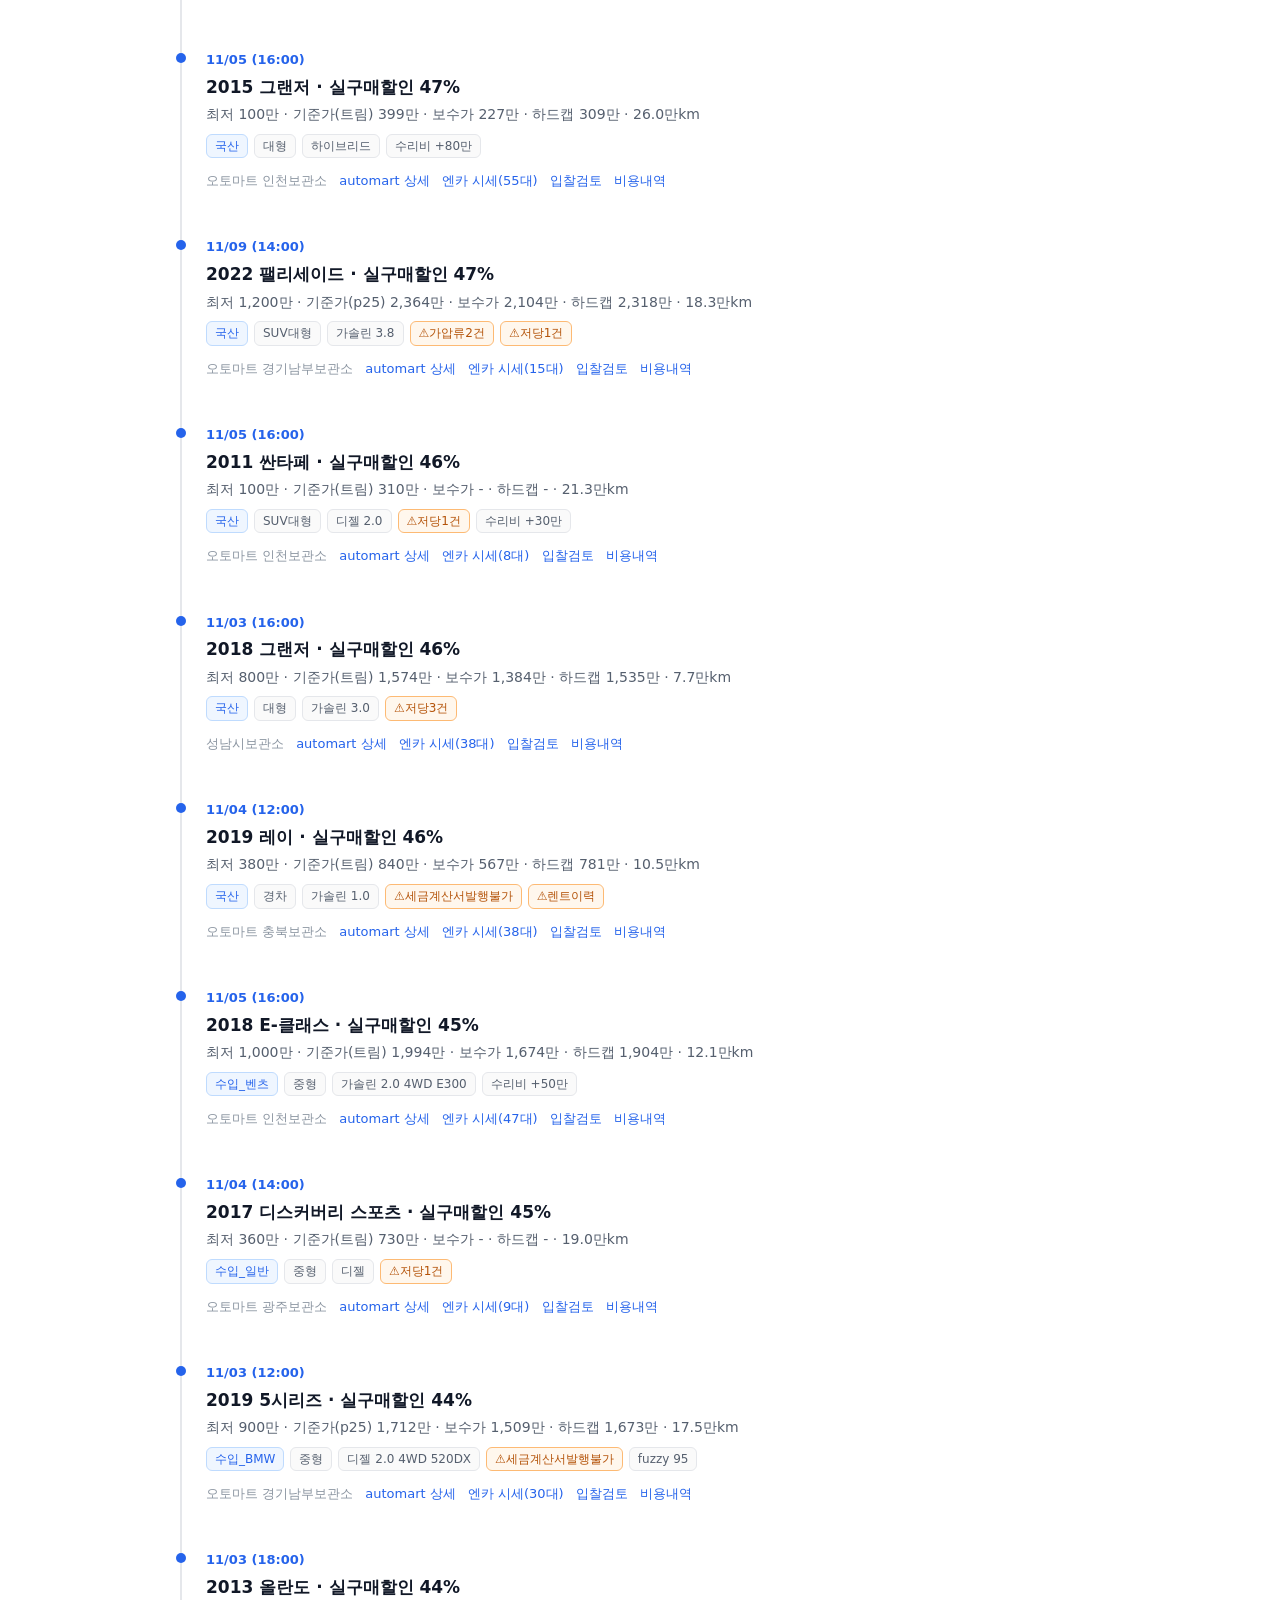
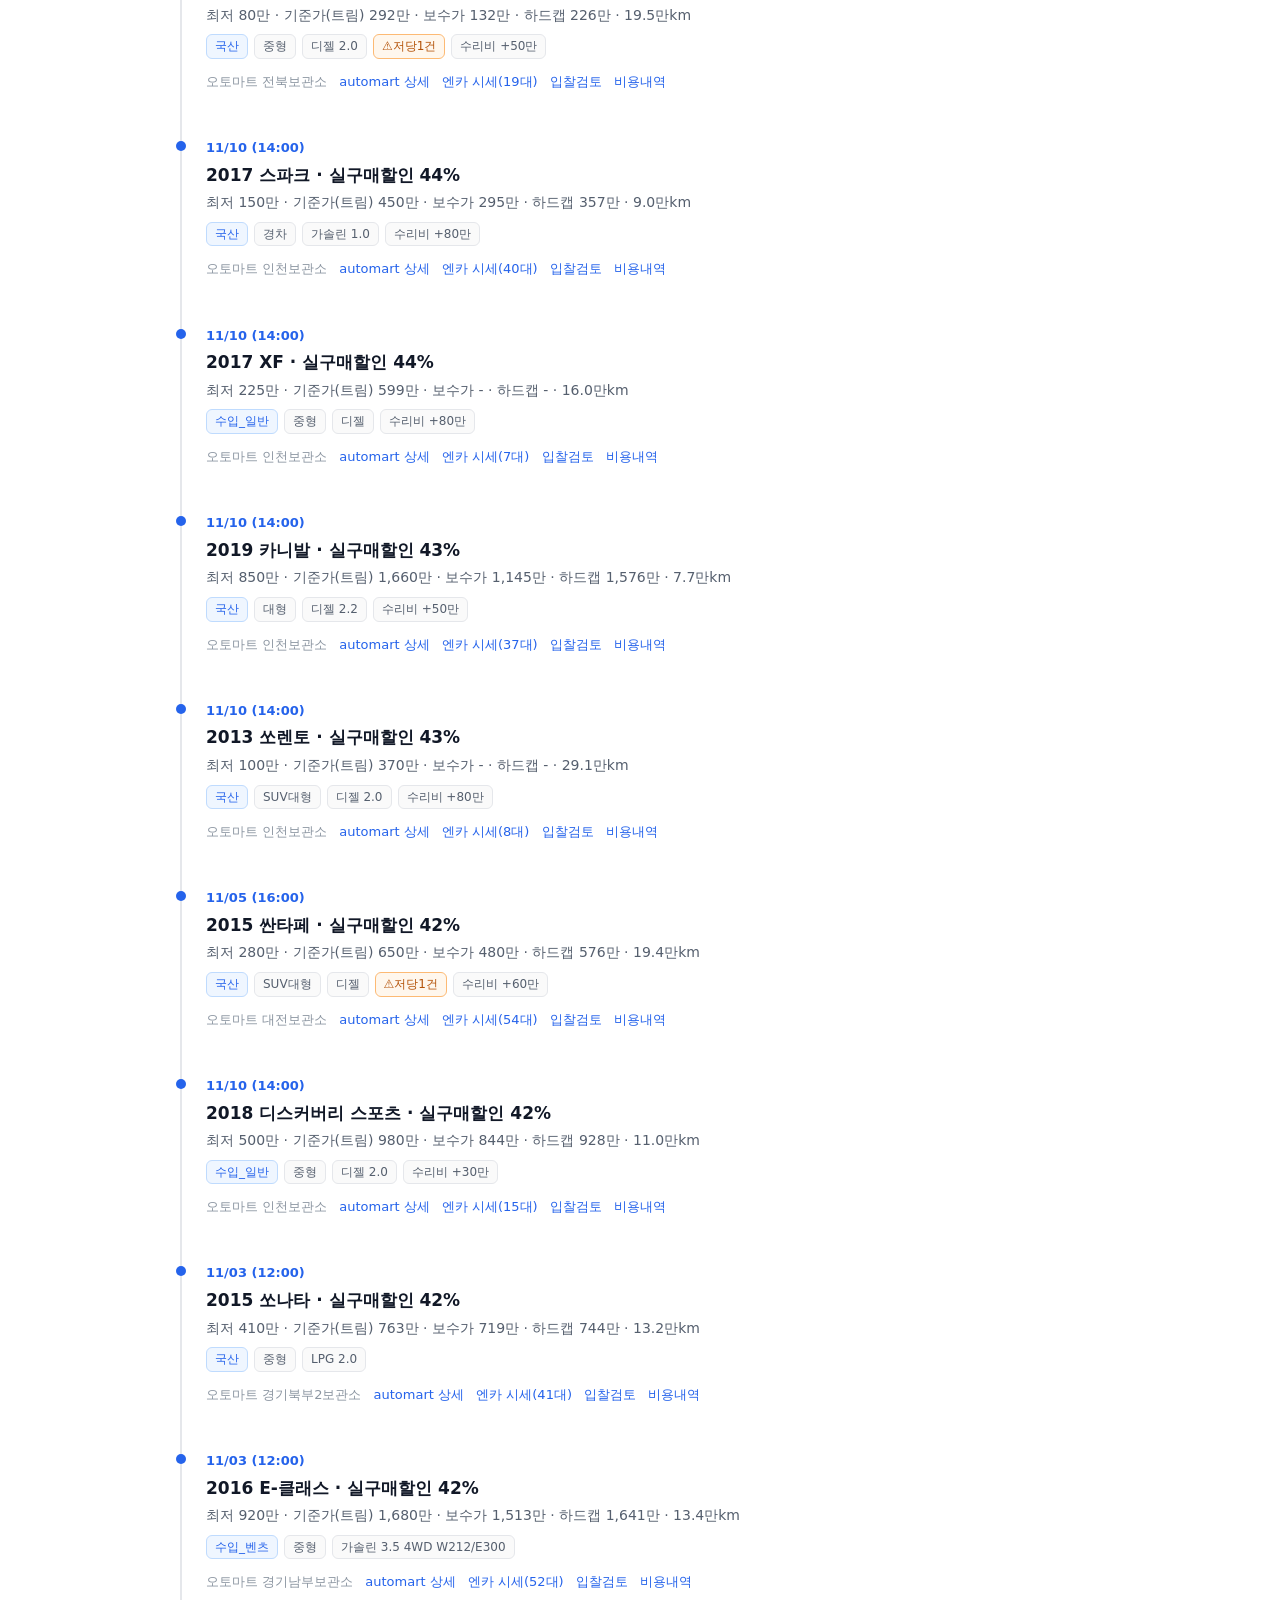
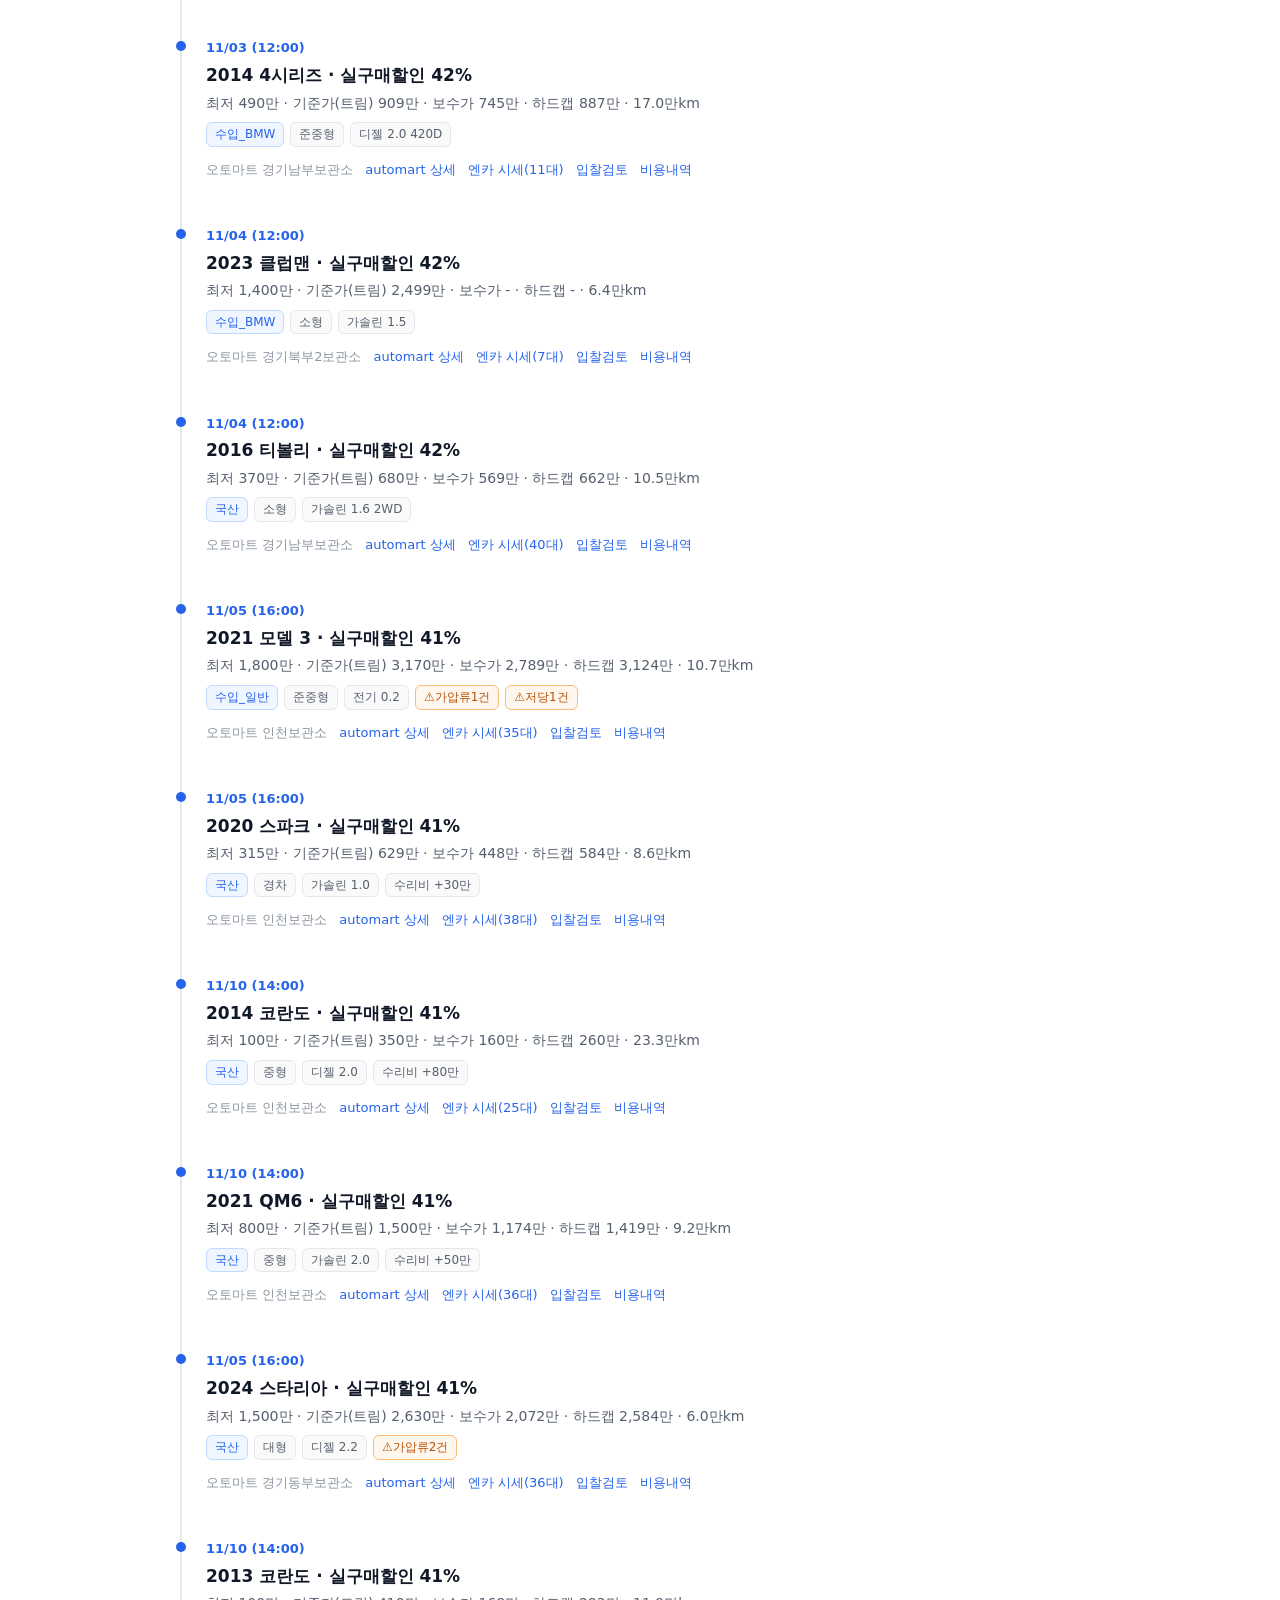
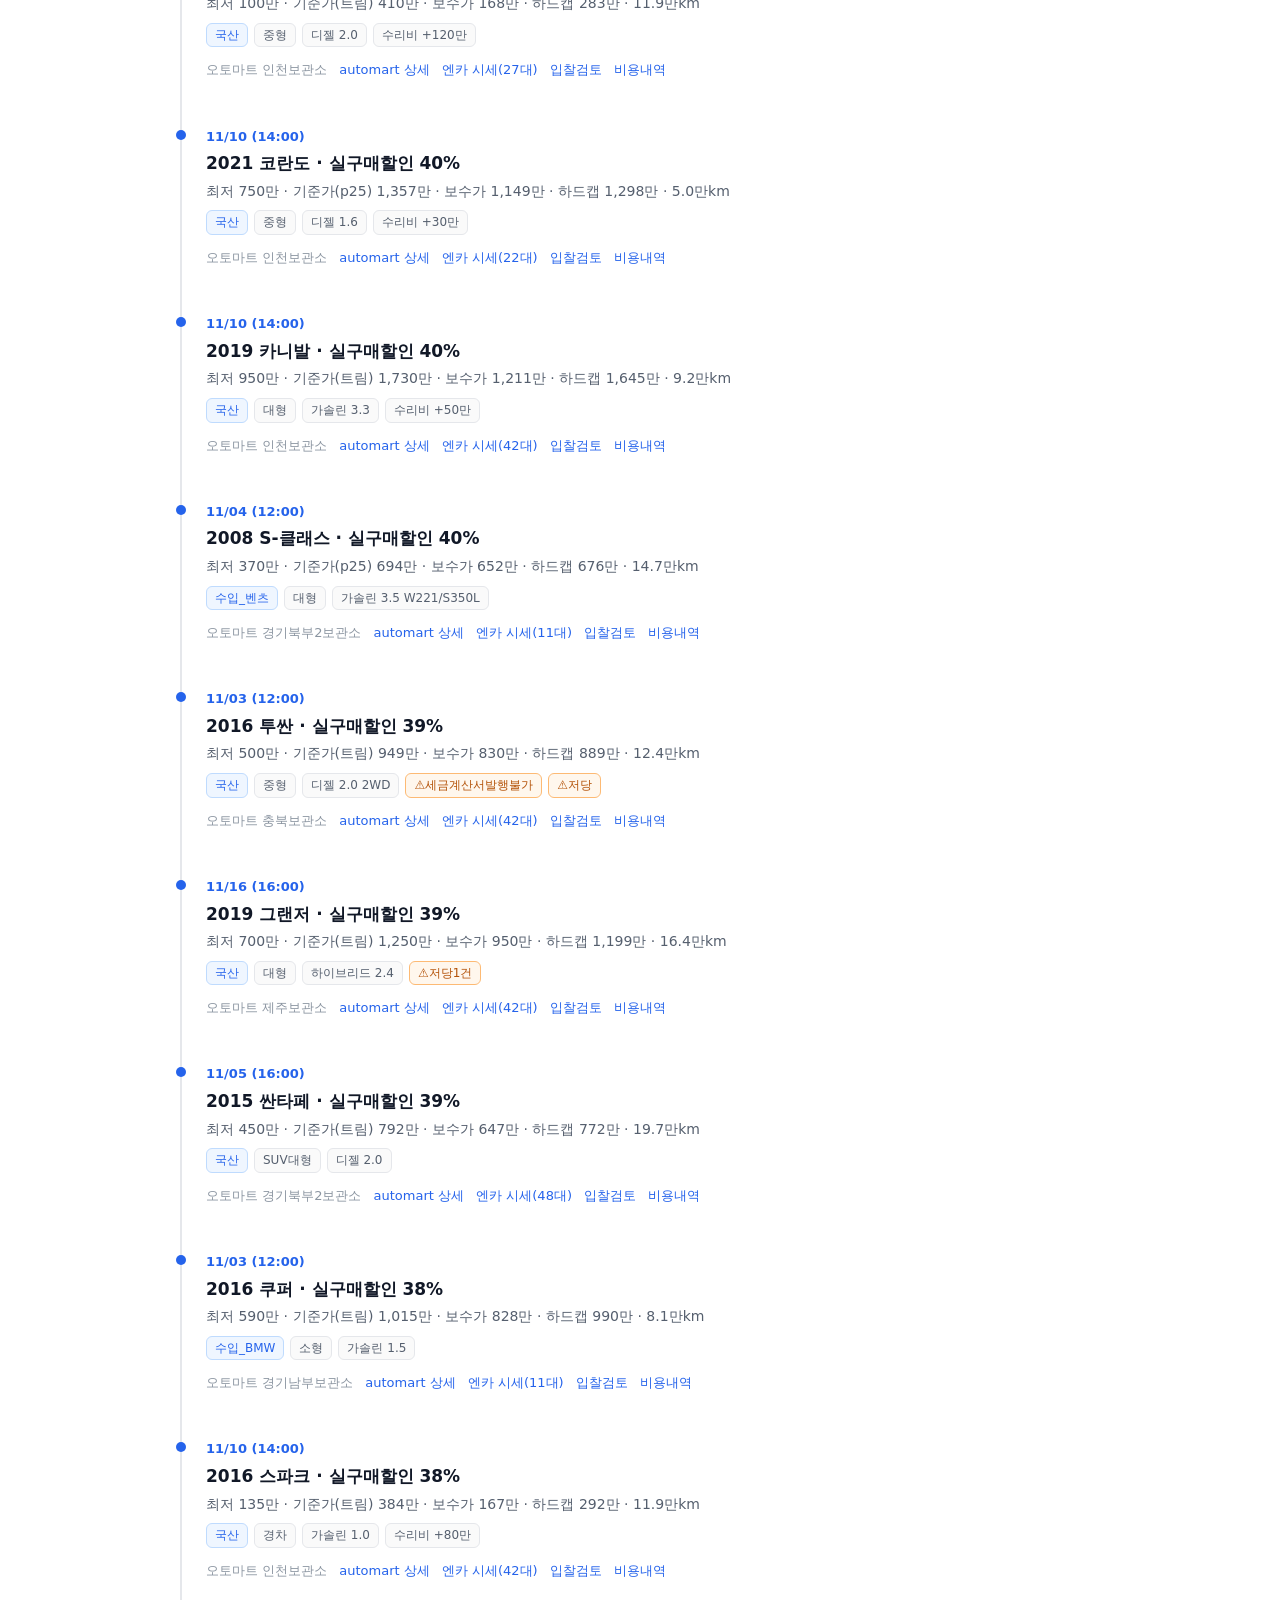
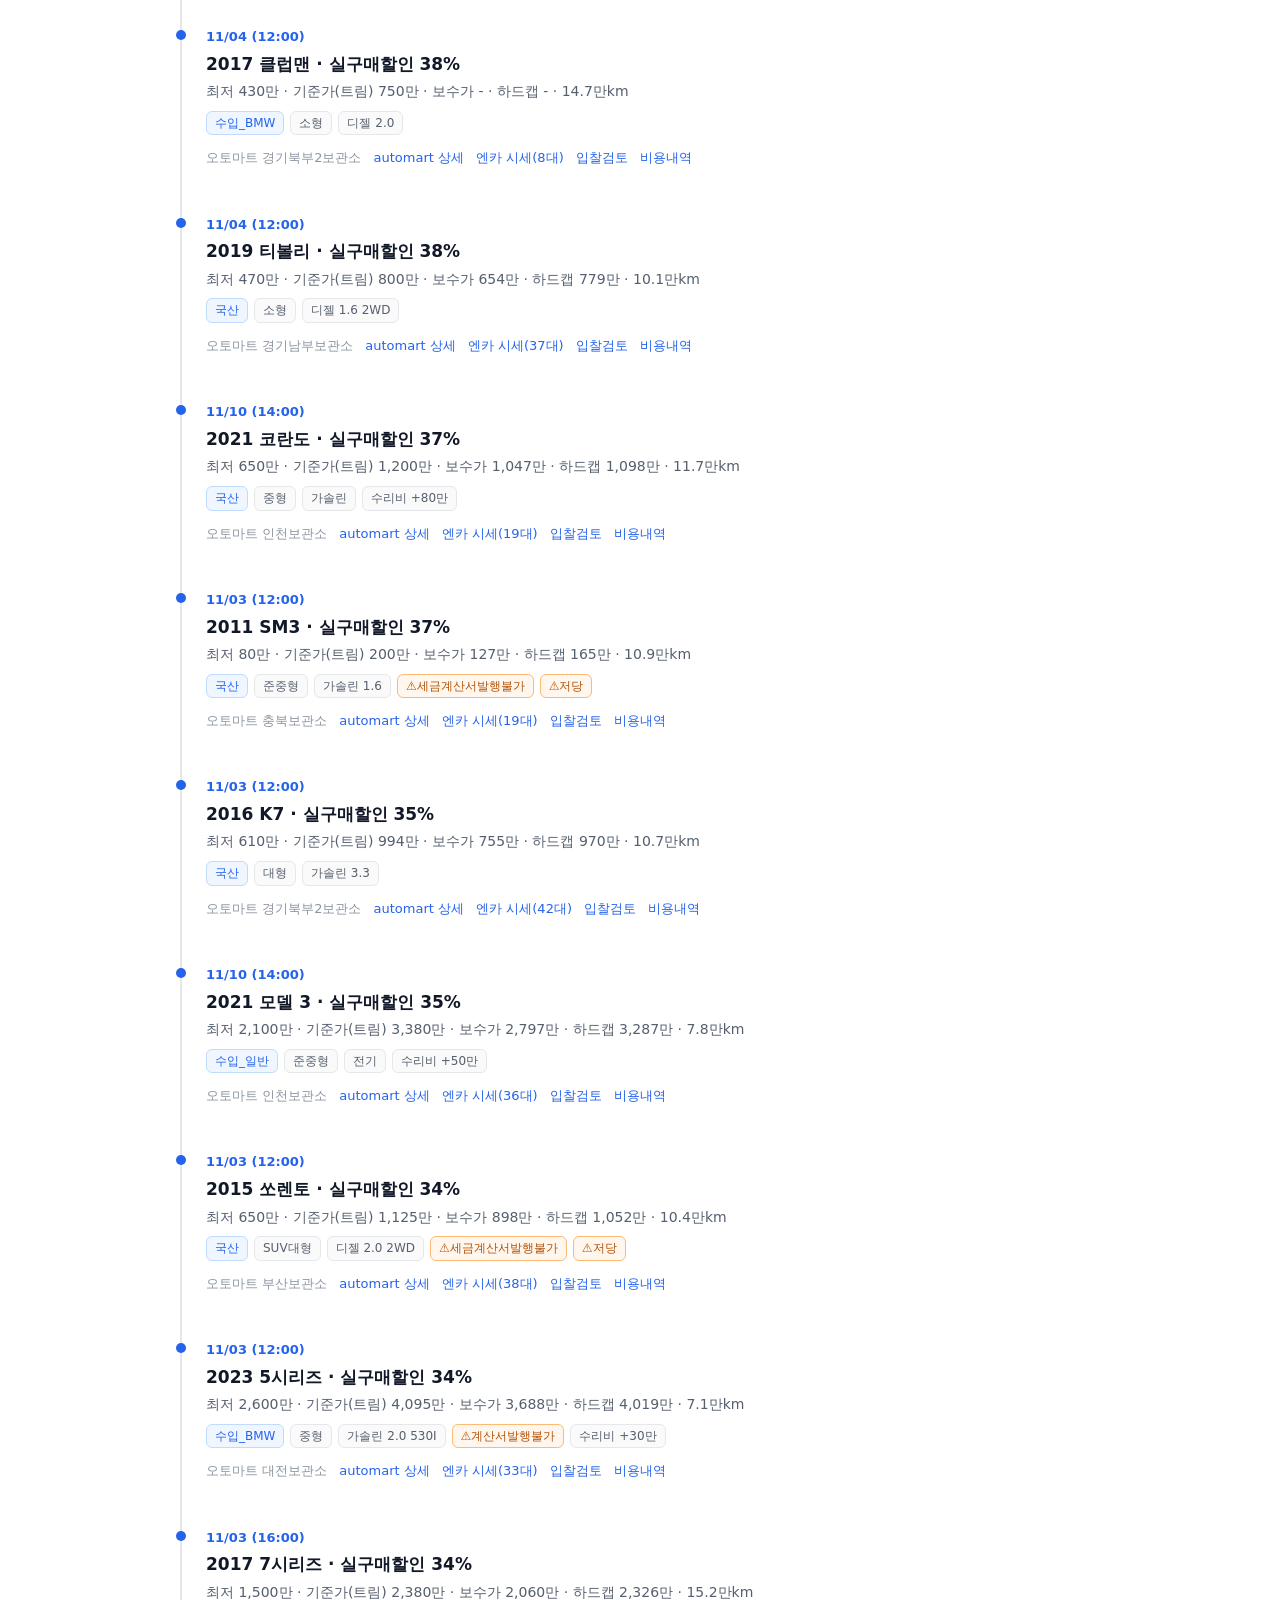
==== commit dfc44c1f: "data: 2026-11-03 08:21" ====
--- a/index.html
+++ b/index.html
@@ -6,7 +6,7 @@
 <meta name="robots" content="noindex,nofollow">
 <title>진행중 매물 — AUTOMART HUB</title>
 <link rel="icon" href="data:image/svg+xml,<svg xmlns='http://www.w3.org/2000/svg' viewBox='0 0 16 16'><text y='14' font-size='14'>🚗</text></svg>">
-<link rel="stylesheet" href="assets/style.css?v=202611020912">
+<link rel="stylesheet" href="assets/style.css?v=202611030821">
 </head>
 <body data-page="listings">
 <nav class="nav"><div class="nav-inner">
@@ -64,9 +64,9 @@
     <ul class="tl" id="low-list"></ul>
   </details>
 </main>
-<script src="data/meta.js?v=202611020912"></script>
-<script src="data/listings.js?v=202611020912"></script>
-<script src="assets/app.js?v=202611020912"></script>
+<script src="data/meta.js?v=202611030821"></script>
+<script src="data/listings.js?v=202611030821"></script>
+<script src="assets/app.js?v=202611030821"></script>
 <script data-goatcounter="https://automarthub.goatcounter.com/count"
         async src="//gc.zgo.at/count.js"></script>
 </body>
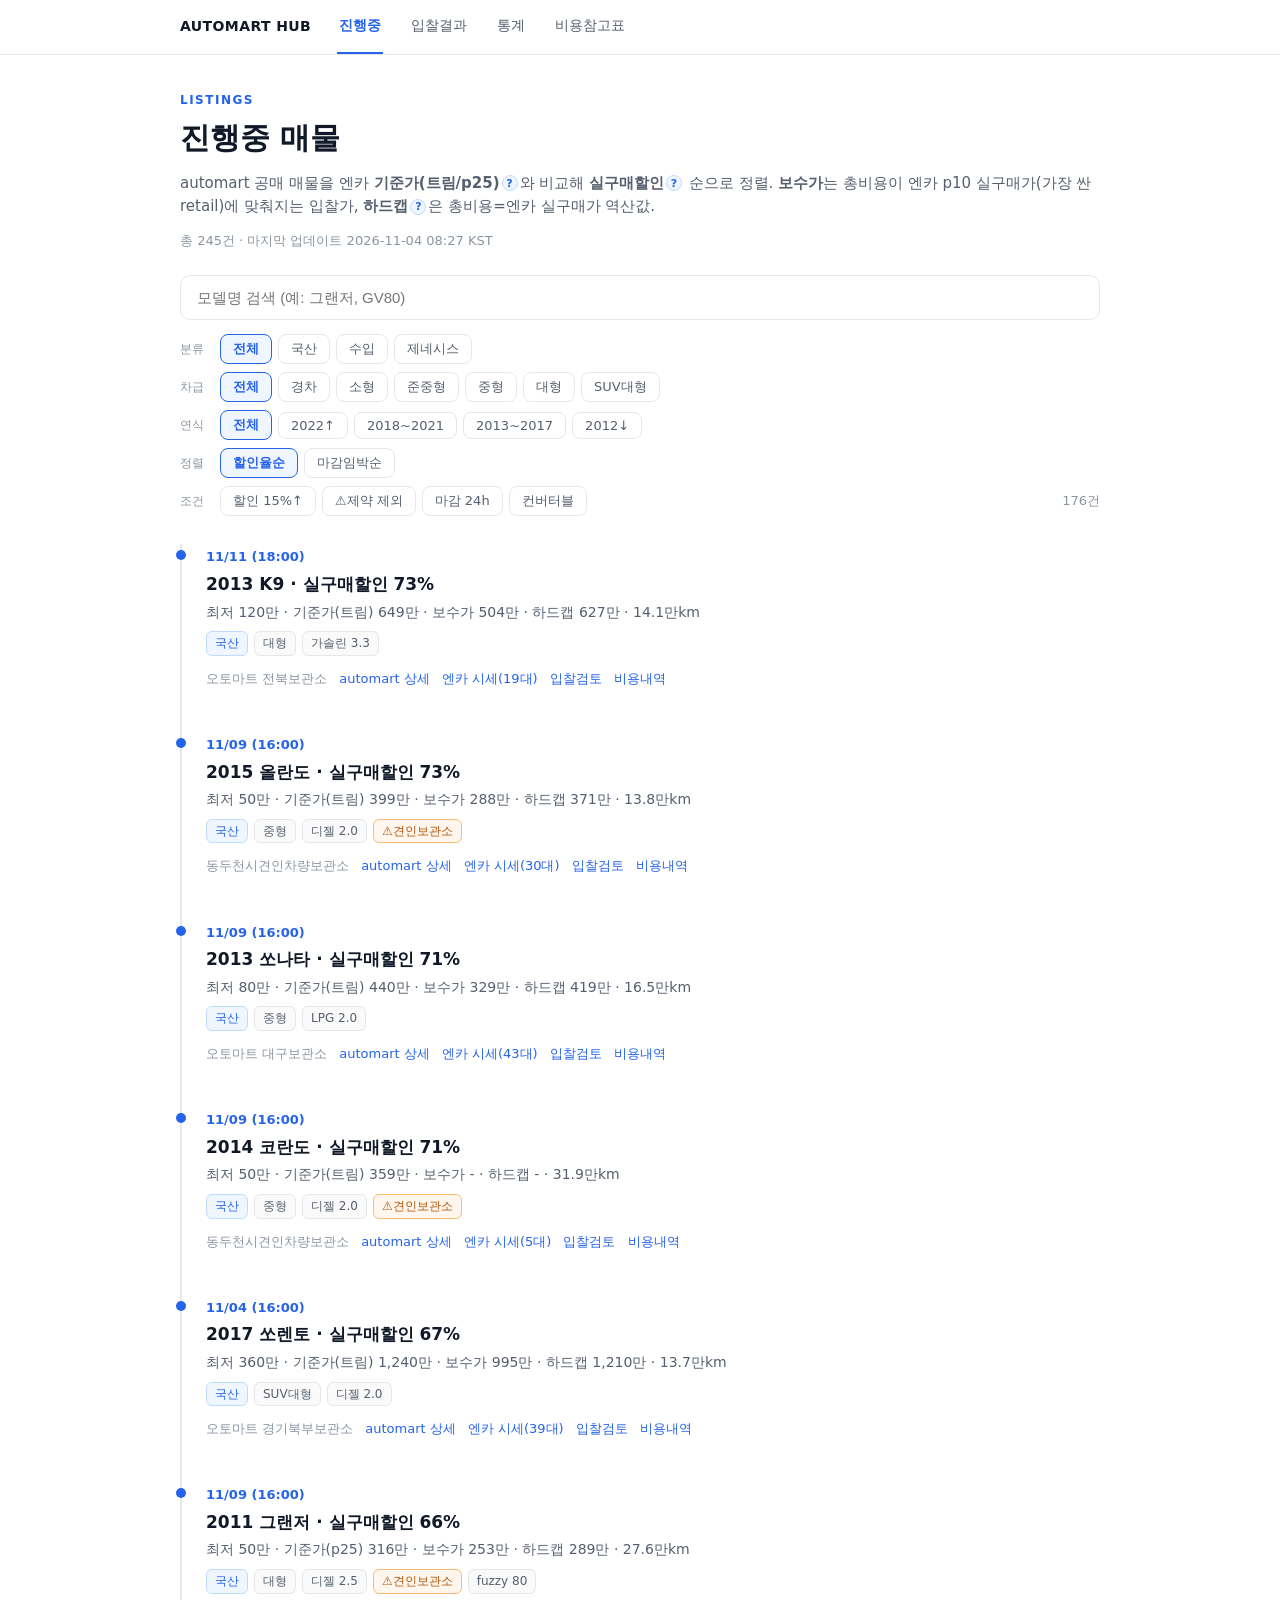
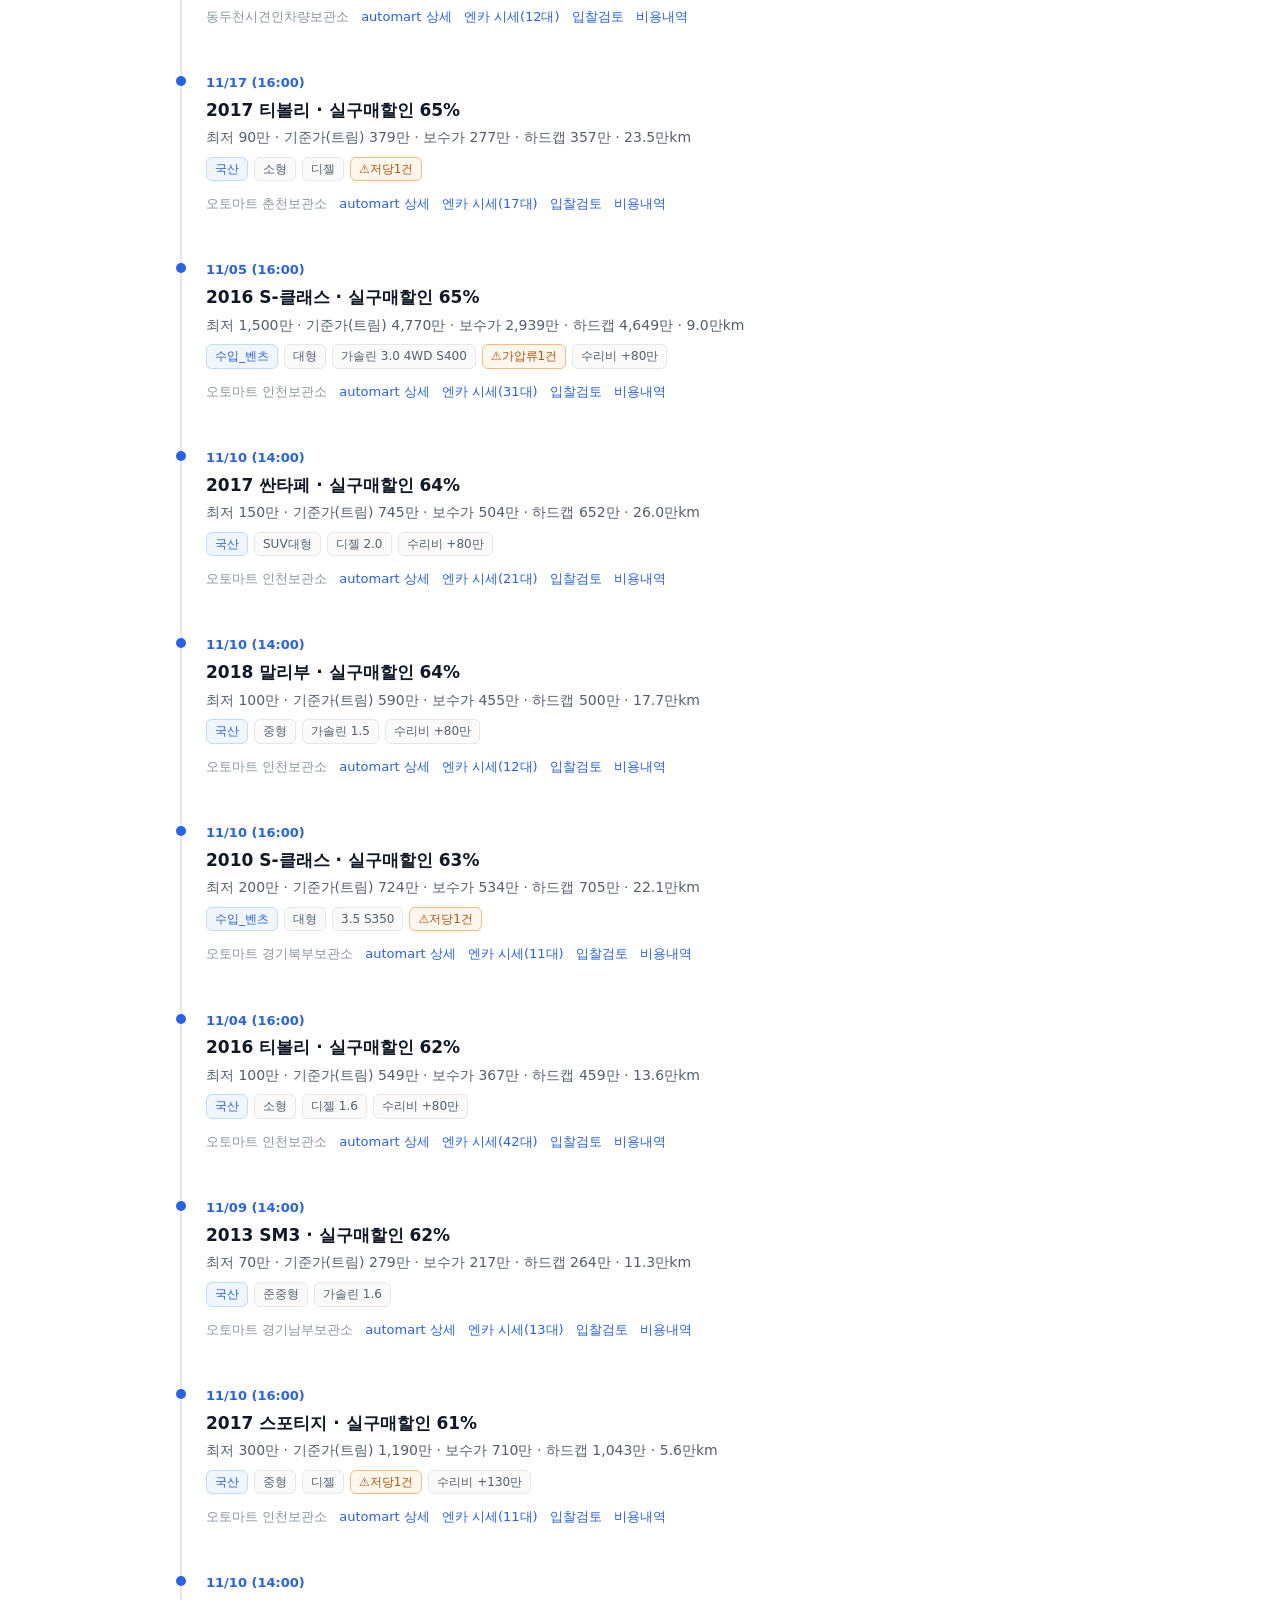
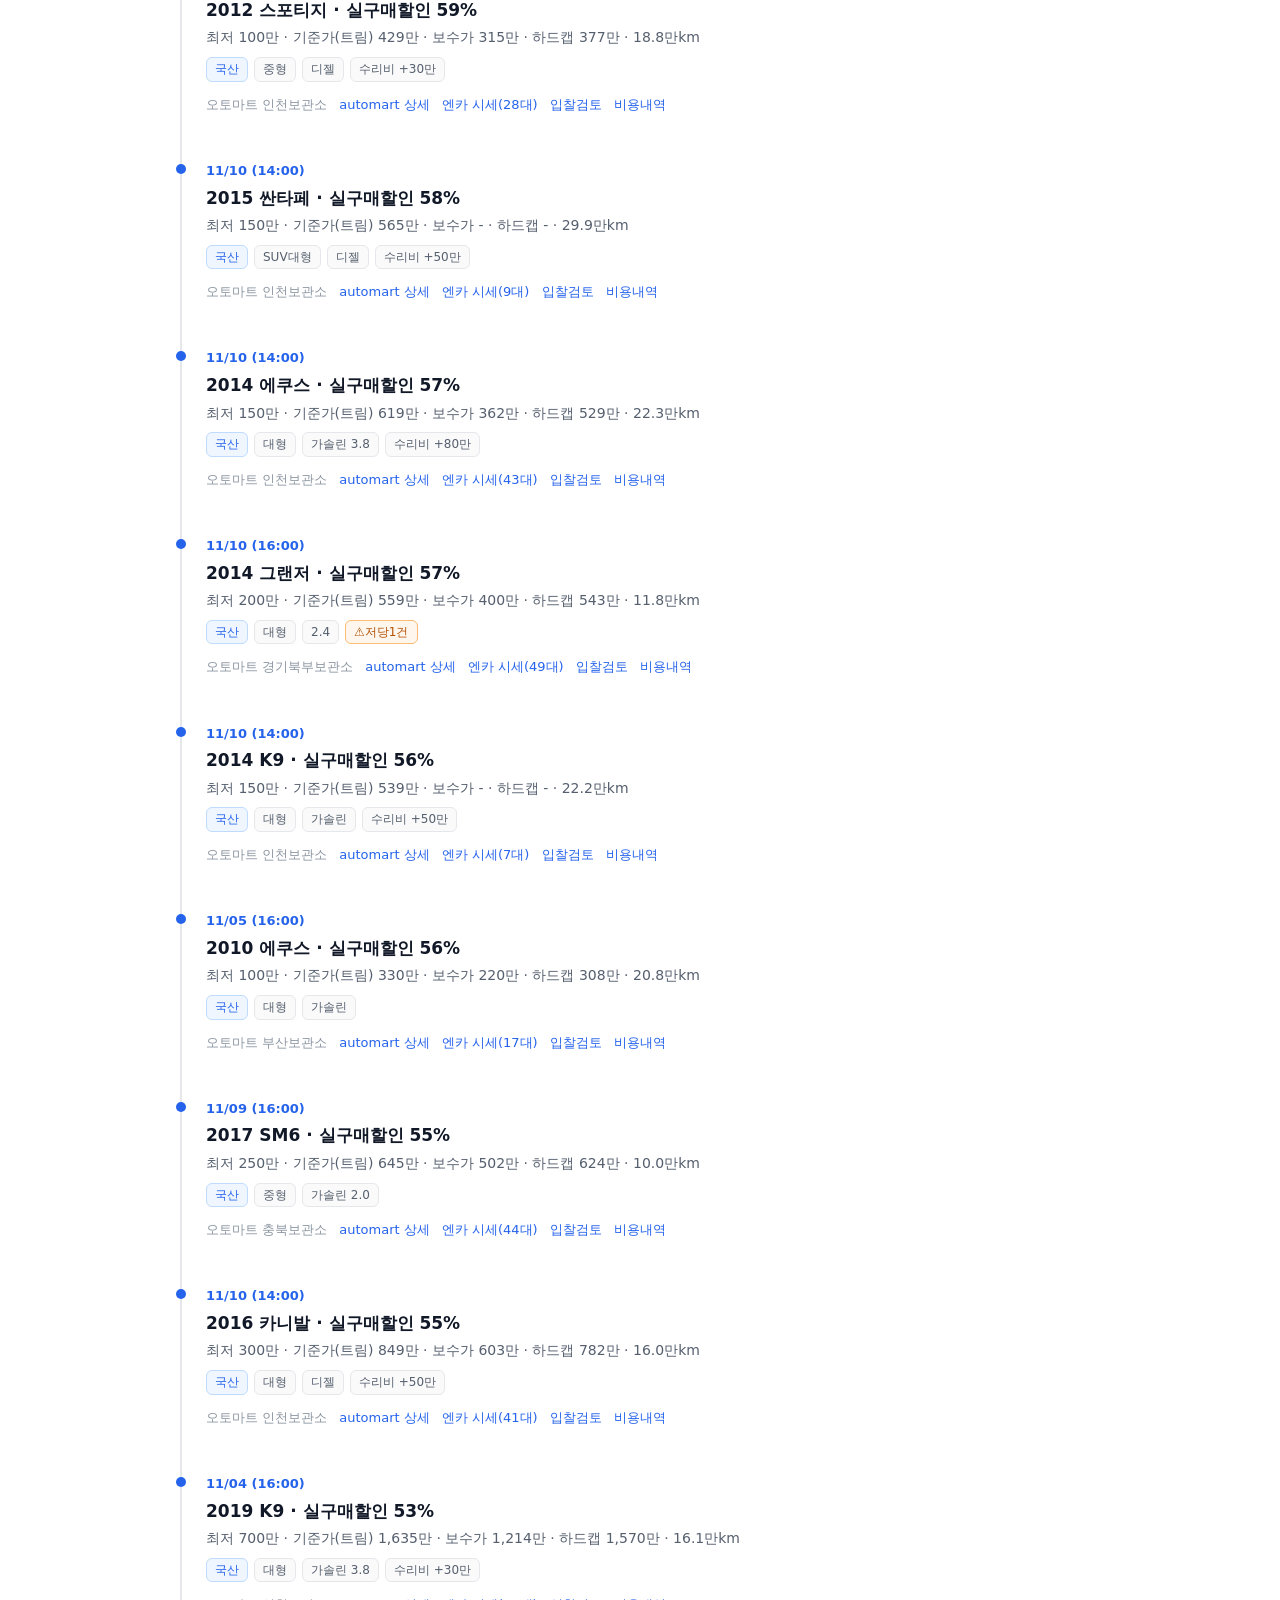
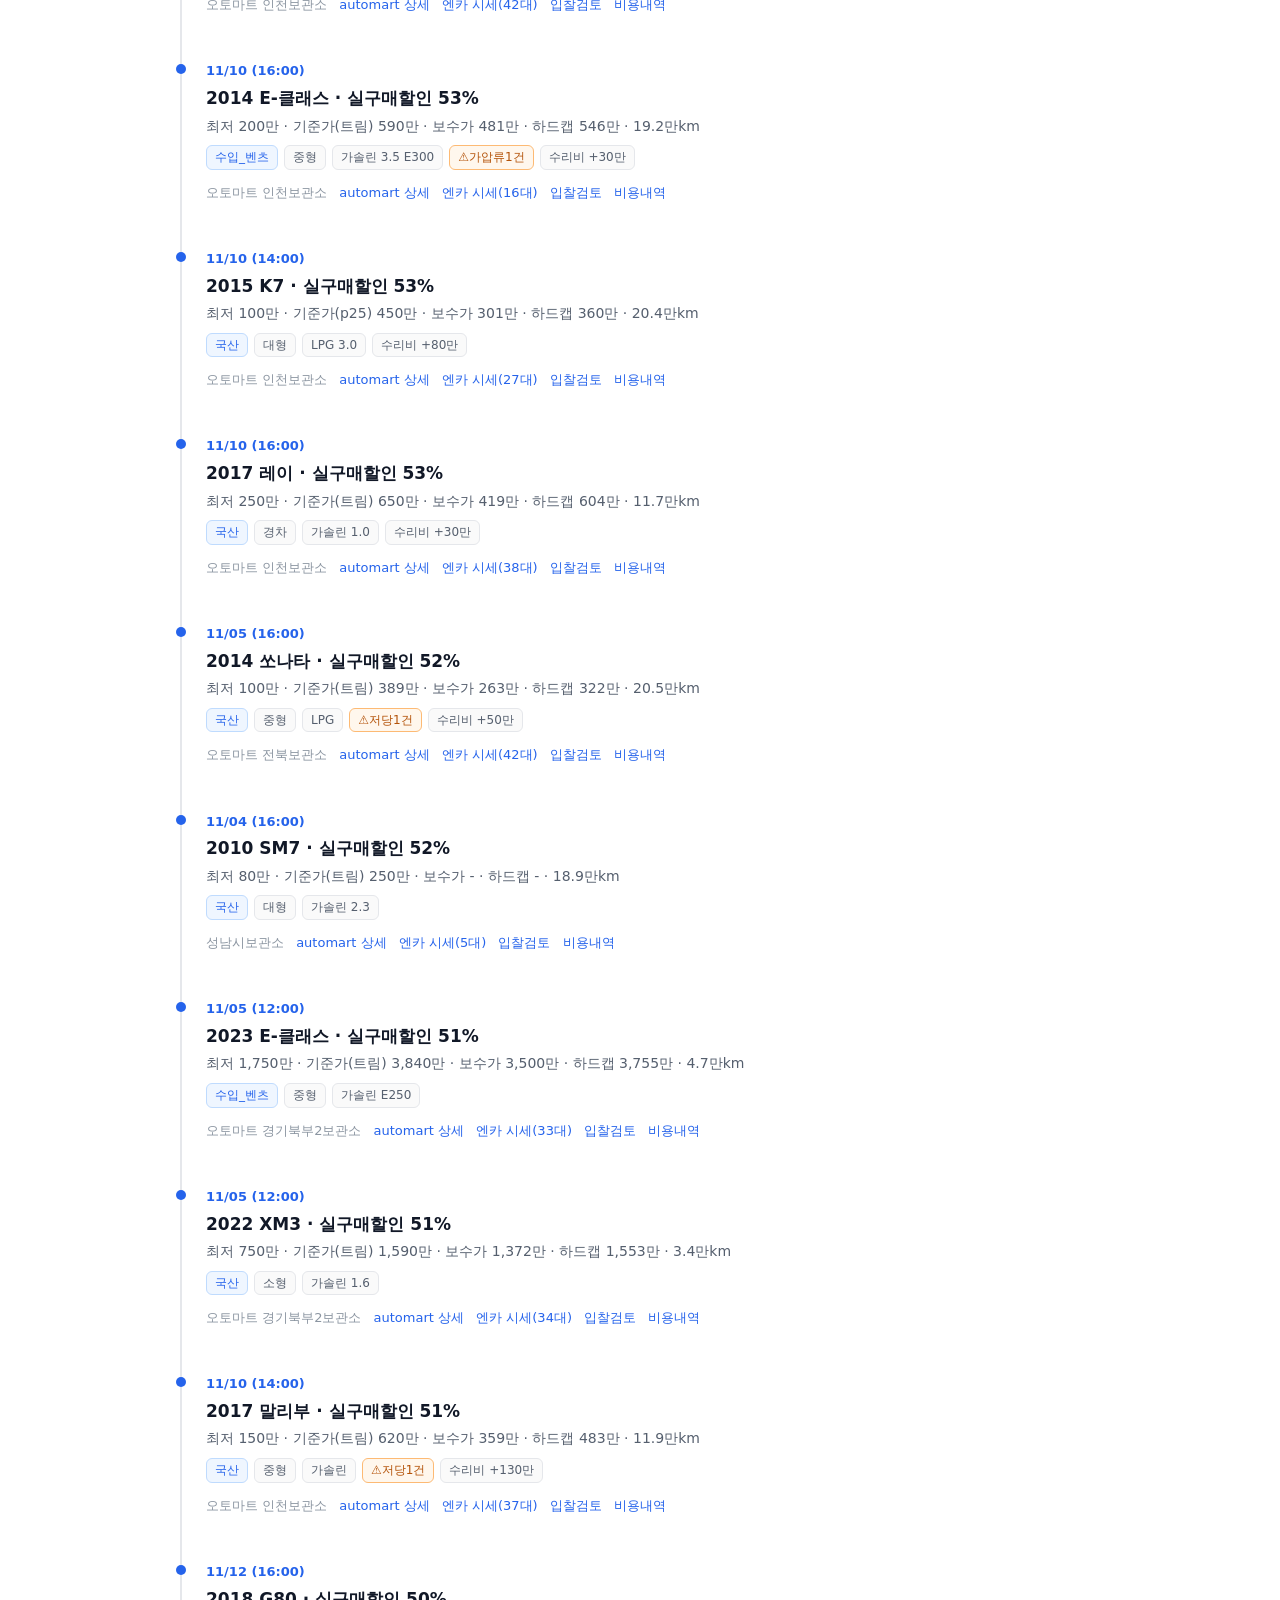
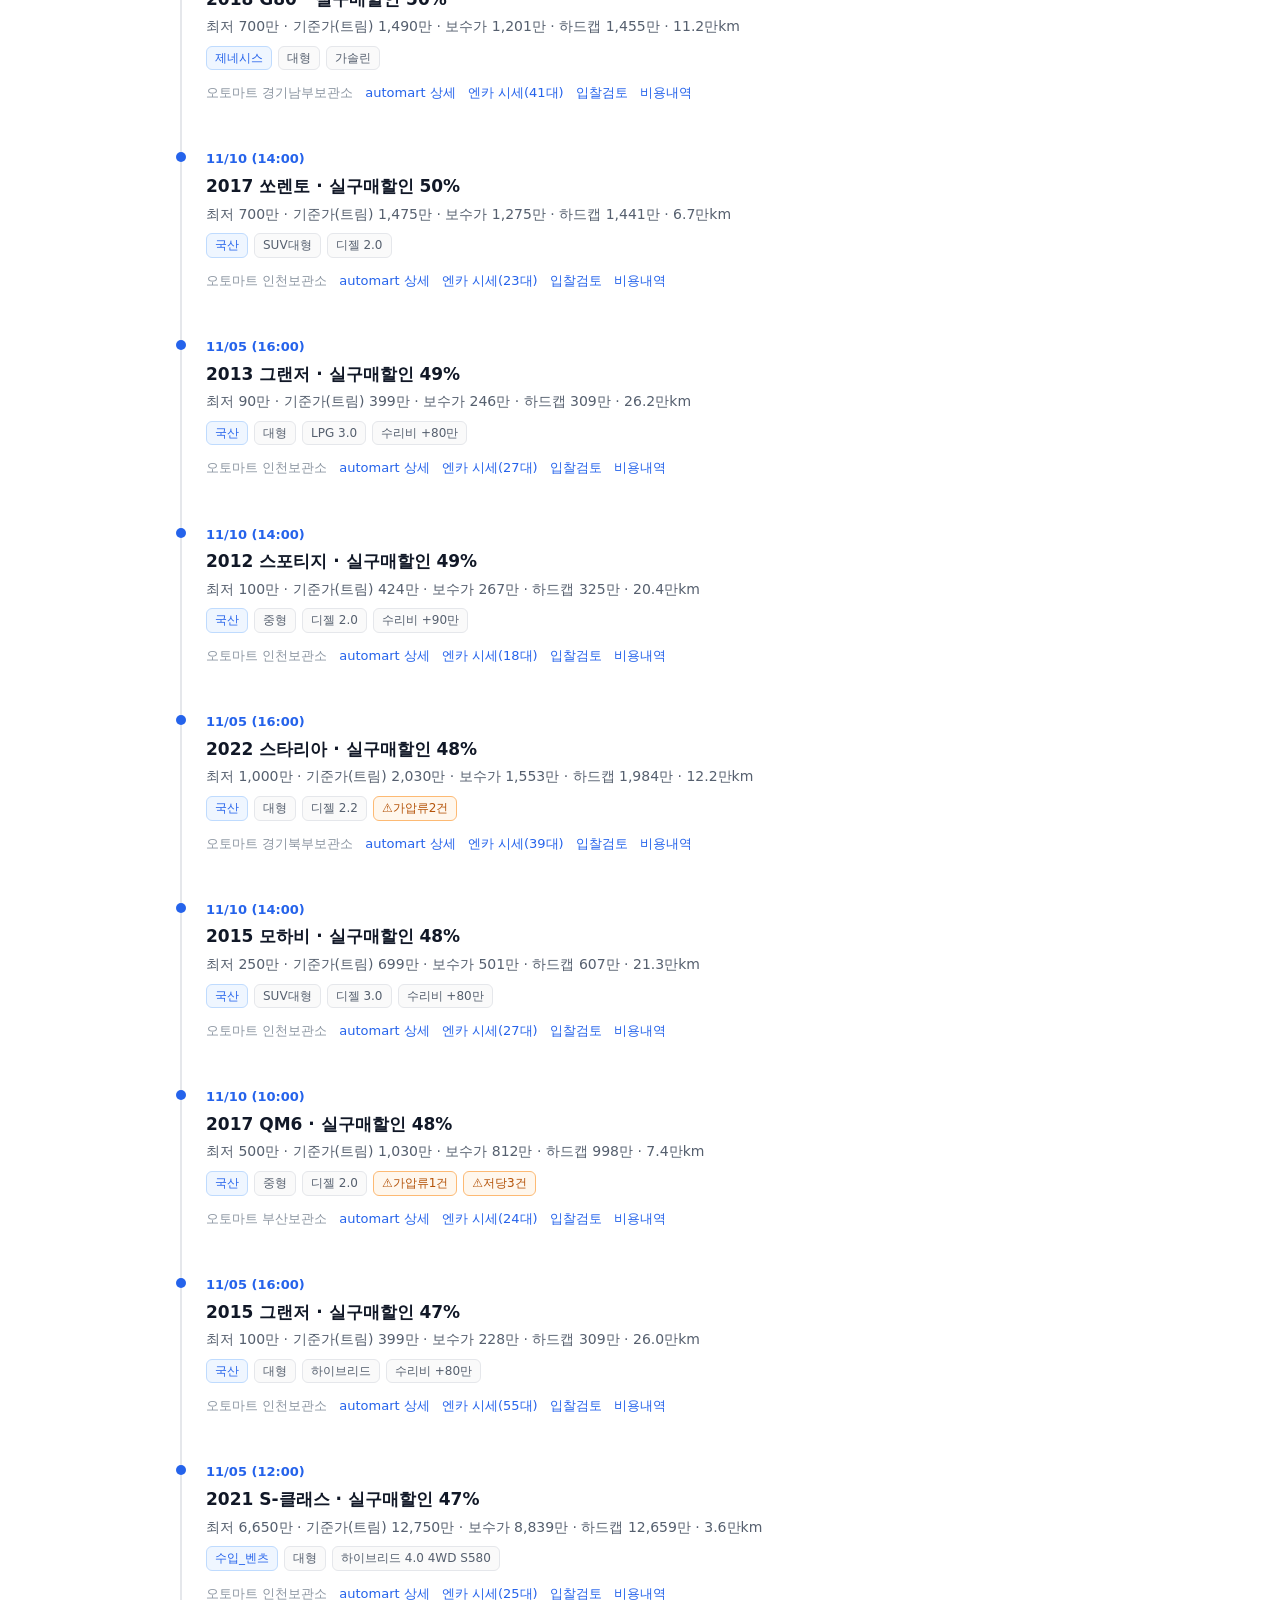
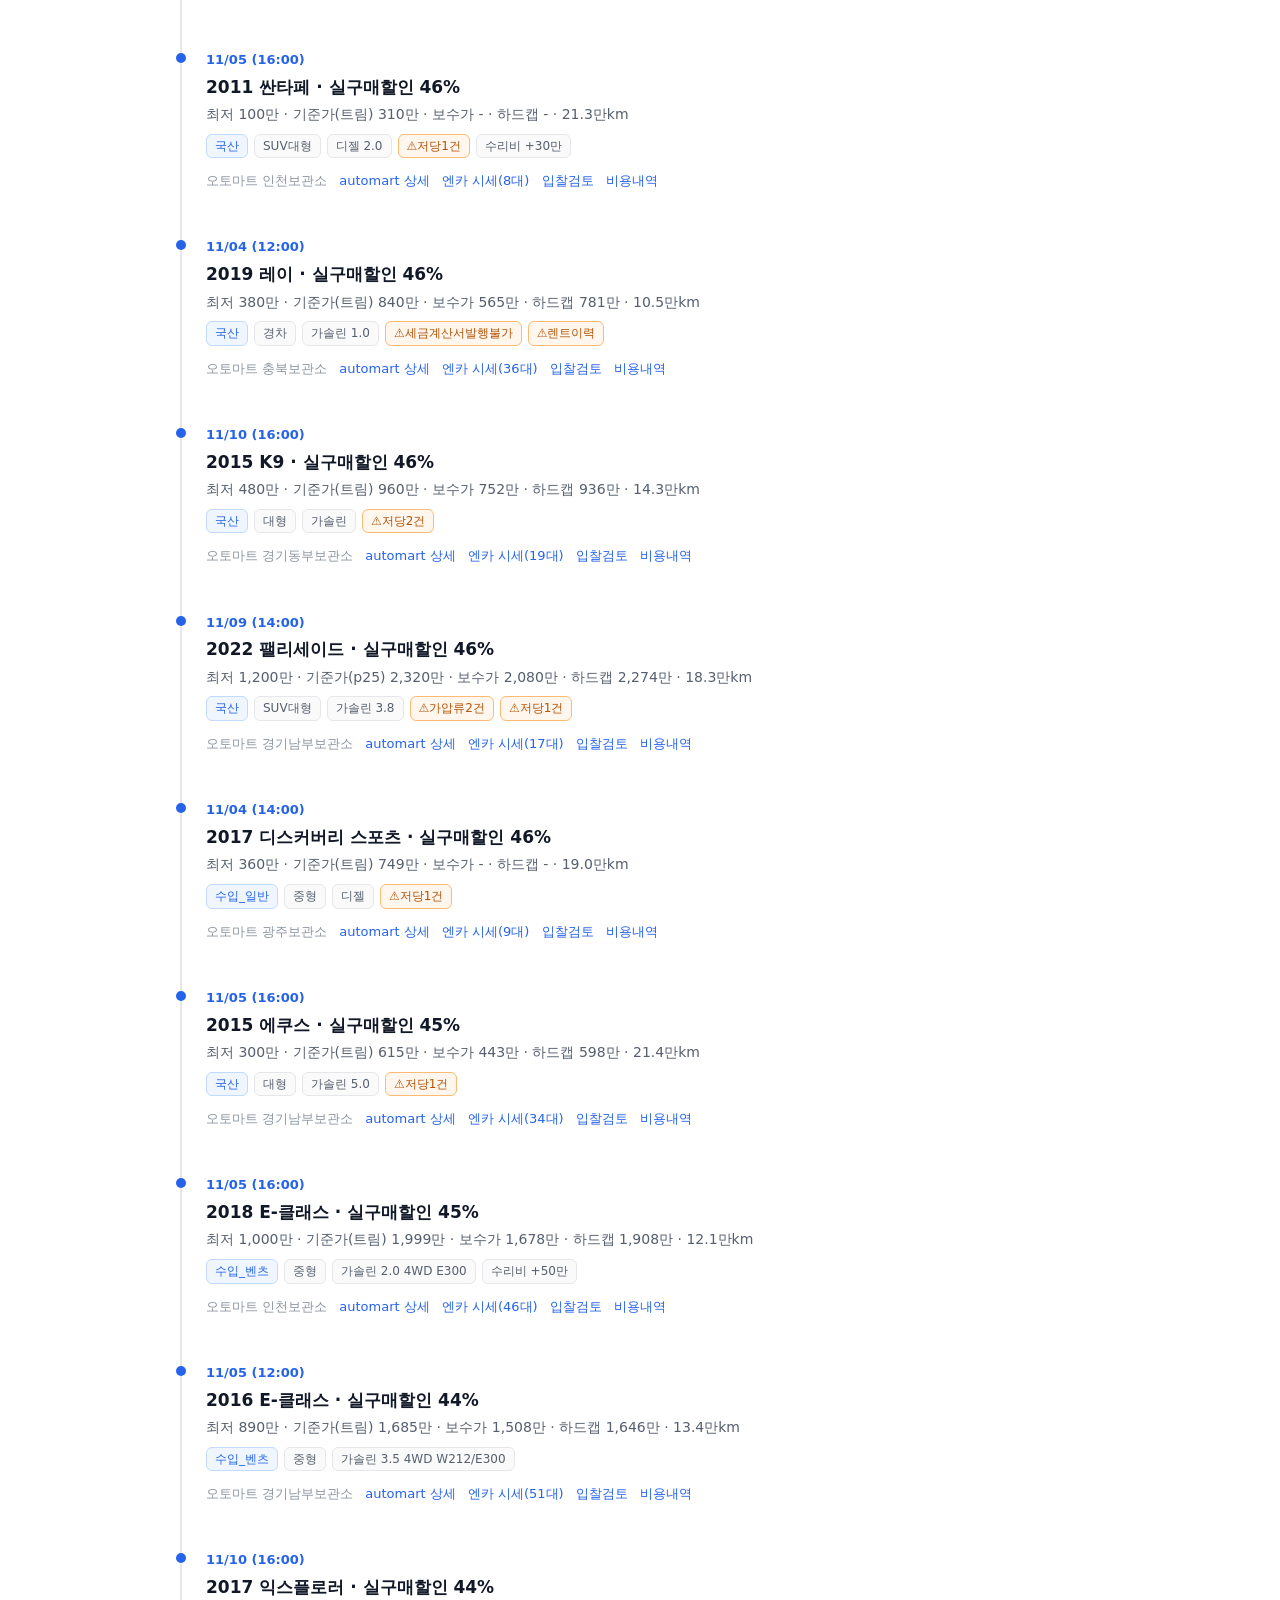
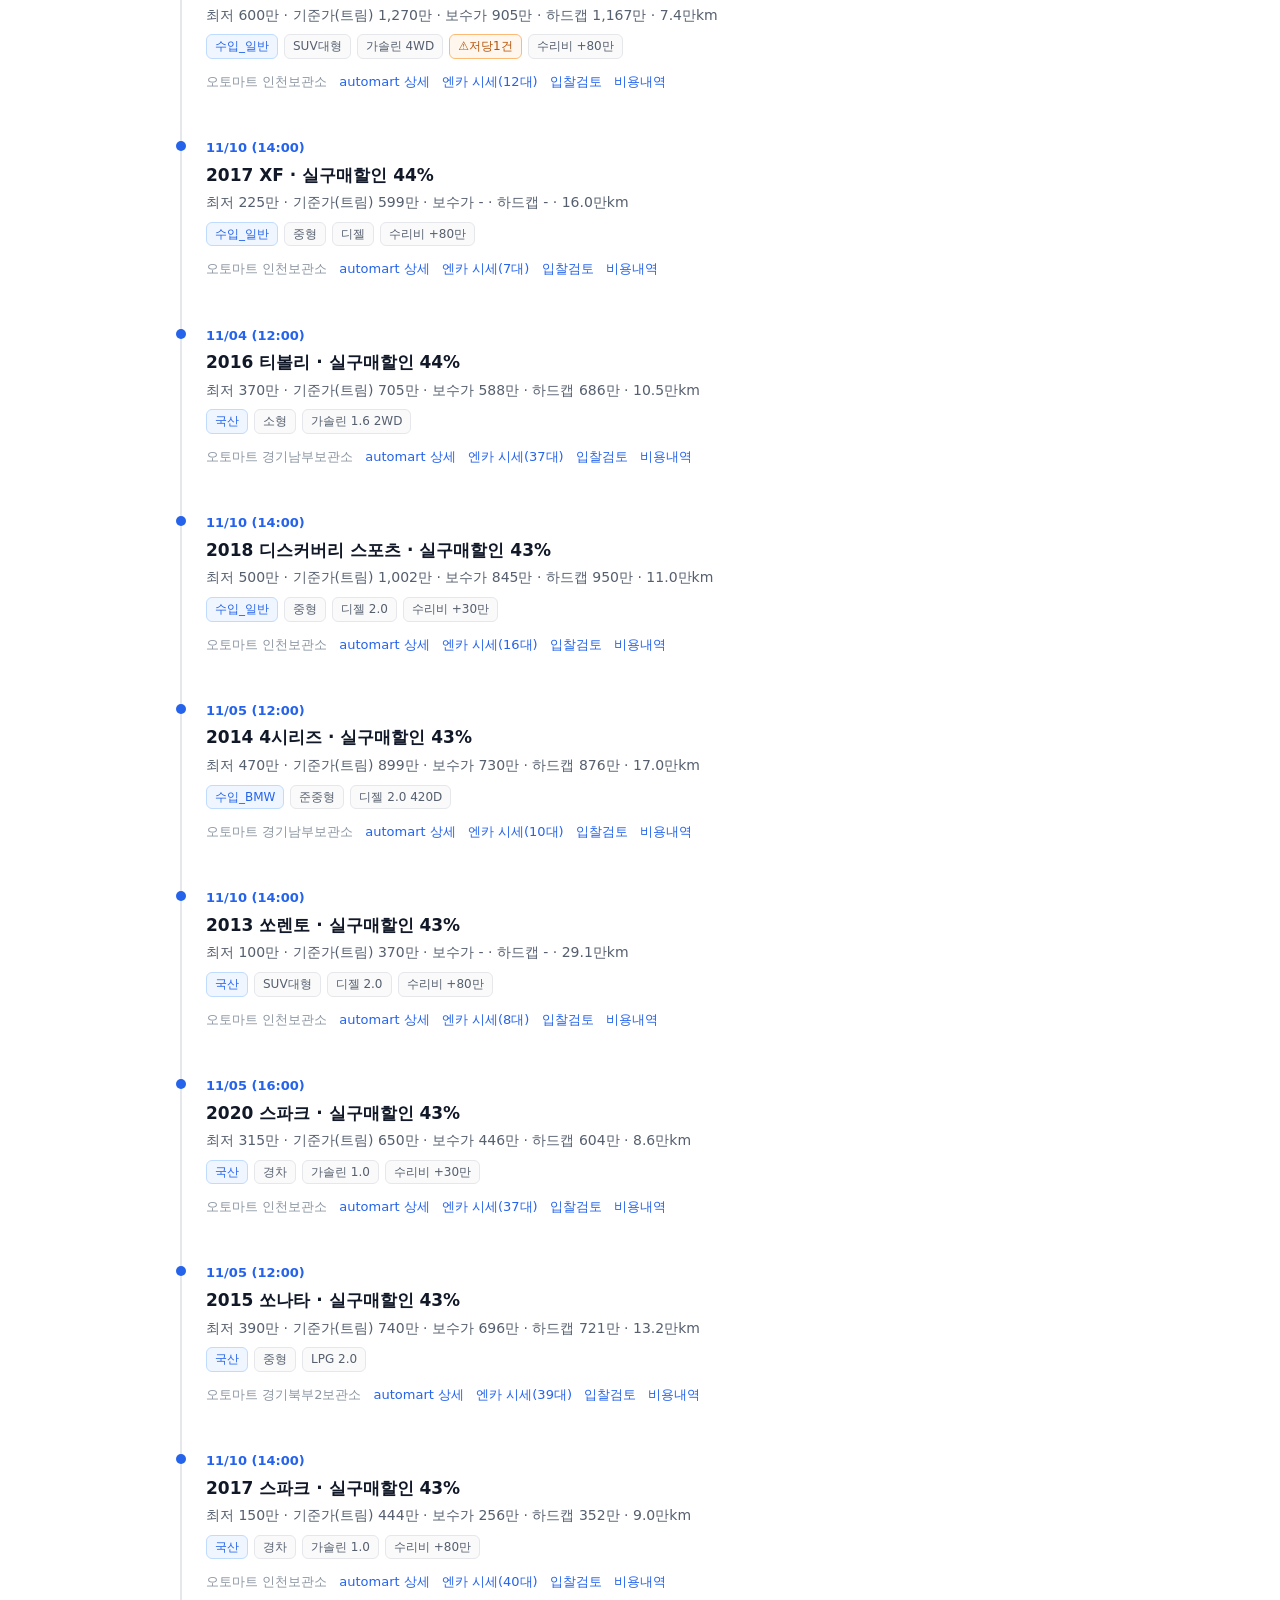
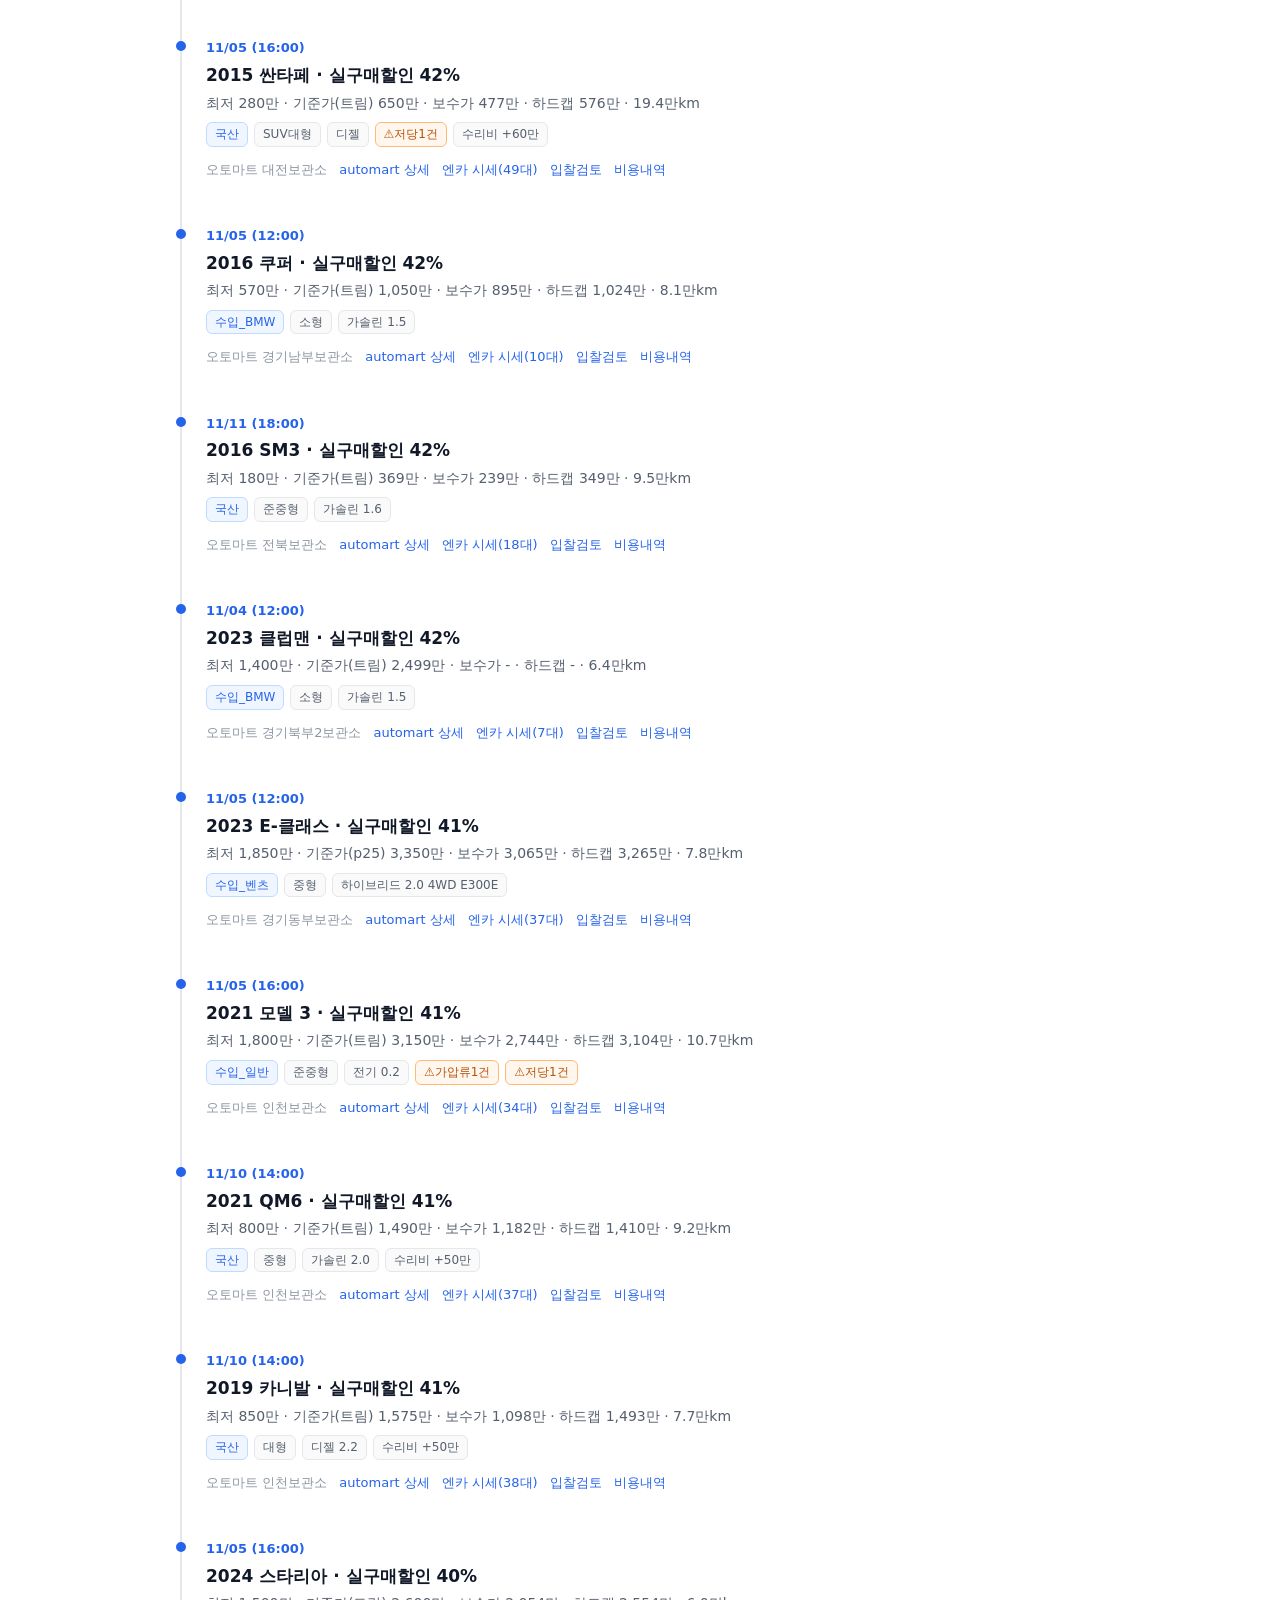
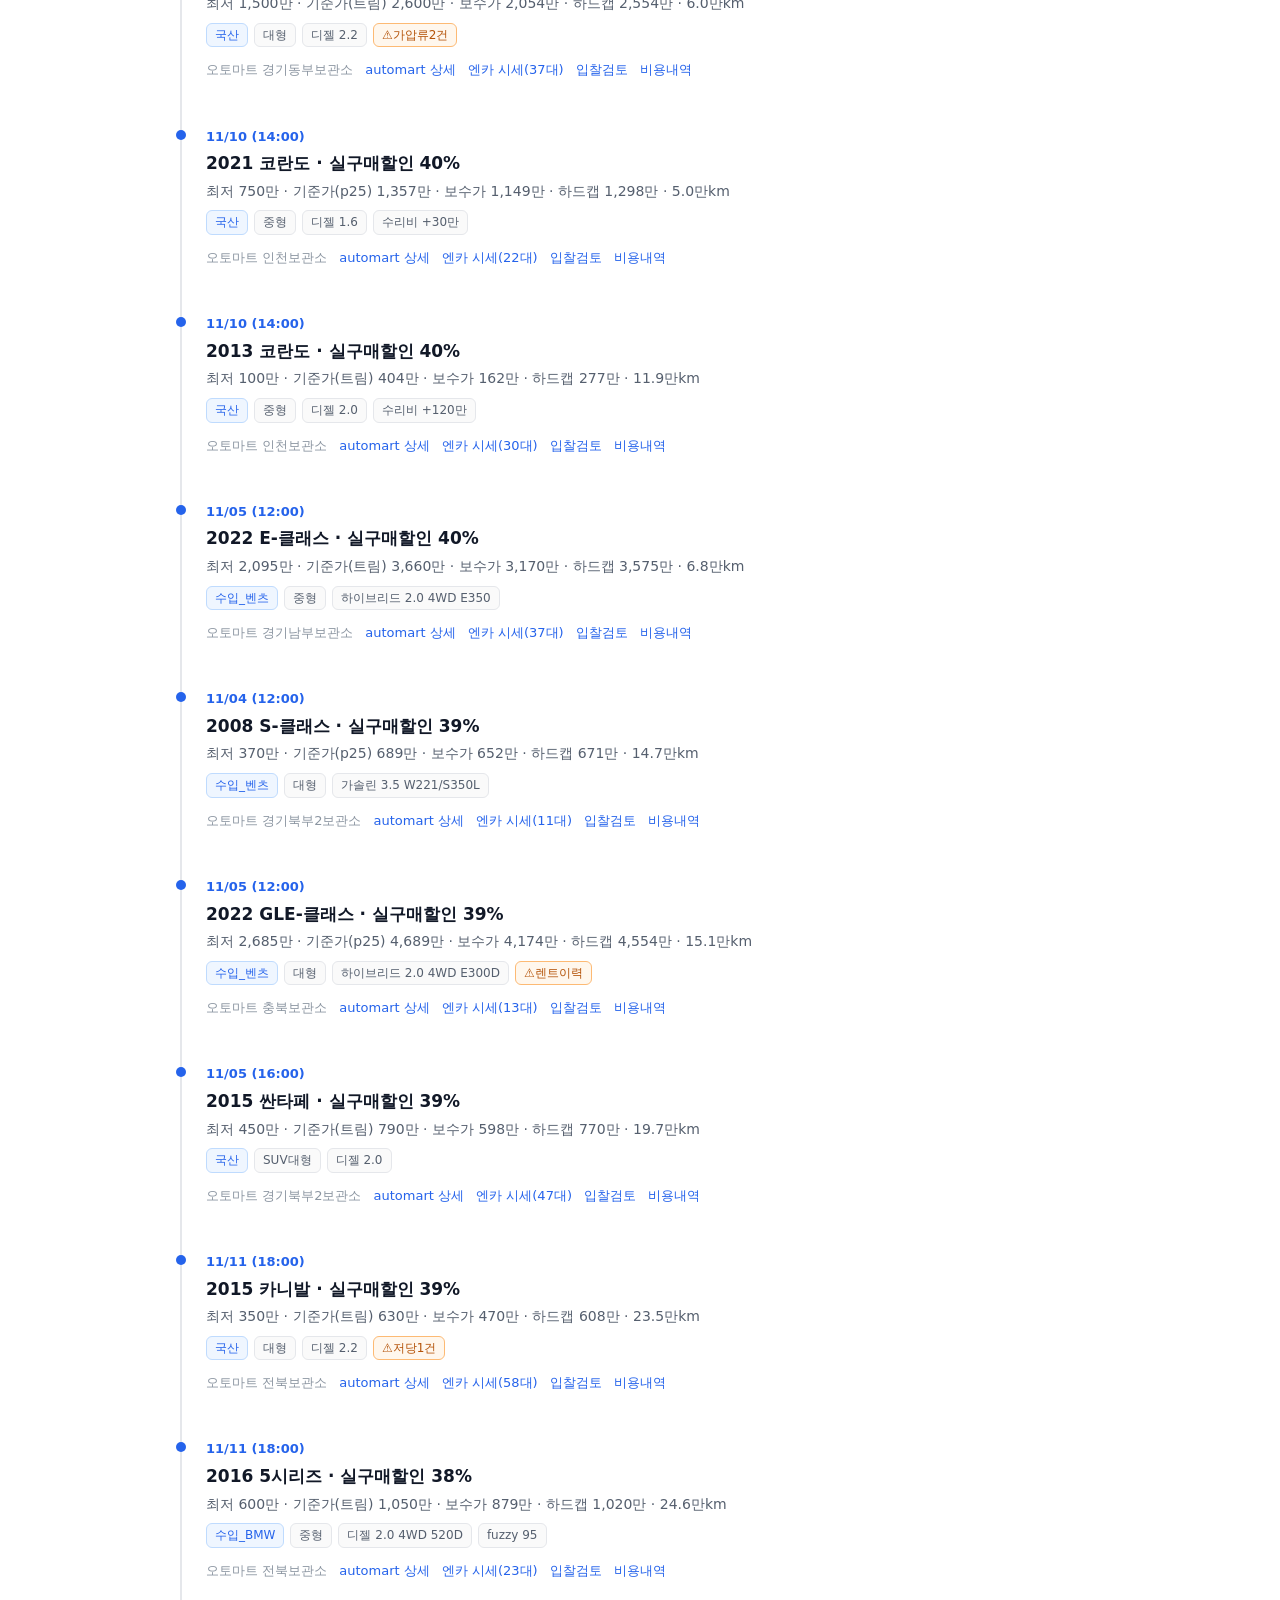
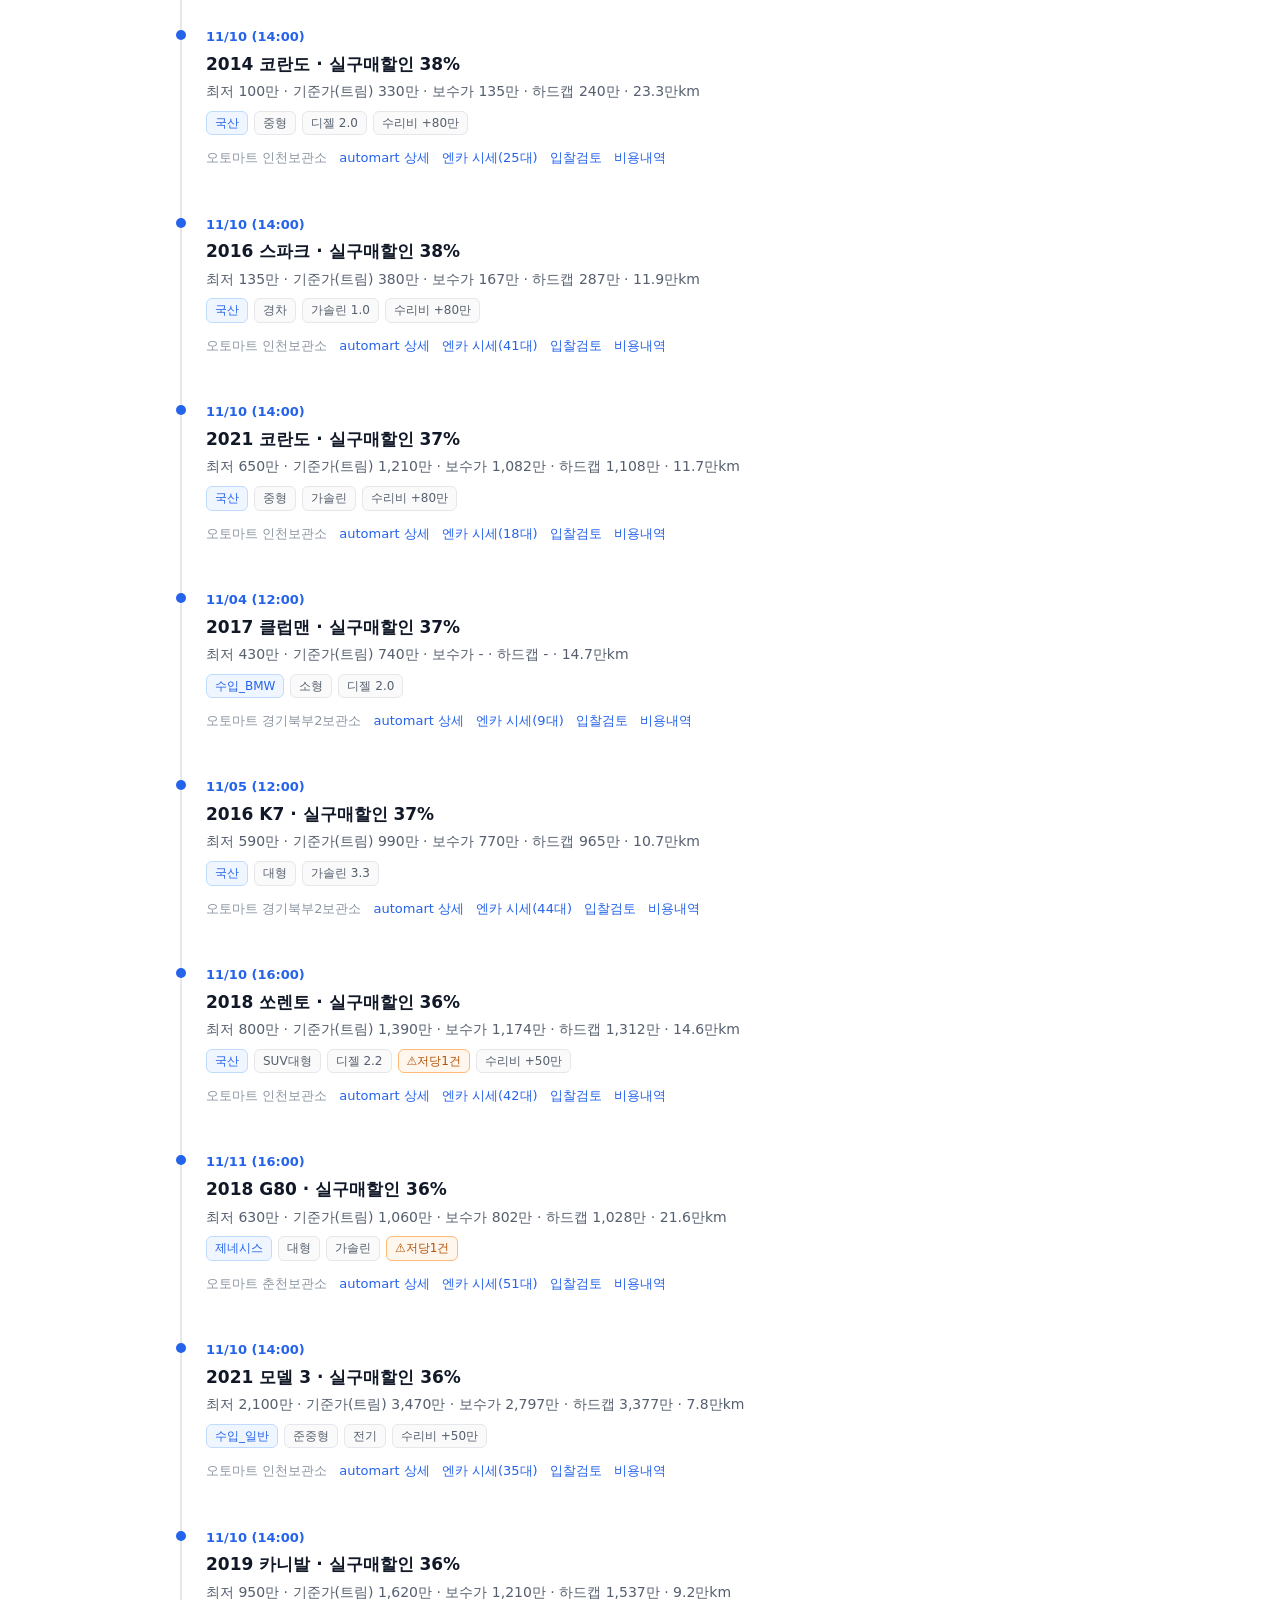
==== commit c52f2201: "data: 2026-11-04 08:27" ====
--- a/index.html
+++ b/index.html
@@ -6,7 +6,7 @@
 <meta name="robots" content="noindex,nofollow">
 <title>진행중 매물 — AUTOMART HUB</title>
 <link rel="icon" href="data:image/svg+xml,<svg xmlns='http://www.w3.org/2000/svg' viewBox='0 0 16 16'><text y='14' font-size='14'>🚗</text></svg>">
-<link rel="stylesheet" href="assets/style.css?v=202611030821">
+<link rel="stylesheet" href="assets/style.css?v=202611040827">
 </head>
 <body data-page="listings">
 <nav class="nav"><div class="nav-inner">
@@ -64,9 +64,9 @@
     <ul class="tl" id="low-list"></ul>
   </details>
 </main>
-<script src="data/meta.js?v=202611030821"></script>
-<script src="data/listings.js?v=202611030821"></script>
-<script src="assets/app.js?v=202611030821"></script>
+<script src="data/meta.js?v=202611040827"></script>
+<script src="data/listings.js?v=202611040827"></script>
+<script src="assets/app.js?v=202611040827"></script>
 <script data-goatcounter="https://automarthub.goatcounter.com/count"
         async src="//gc.zgo.at/count.js"></script>
 </body>
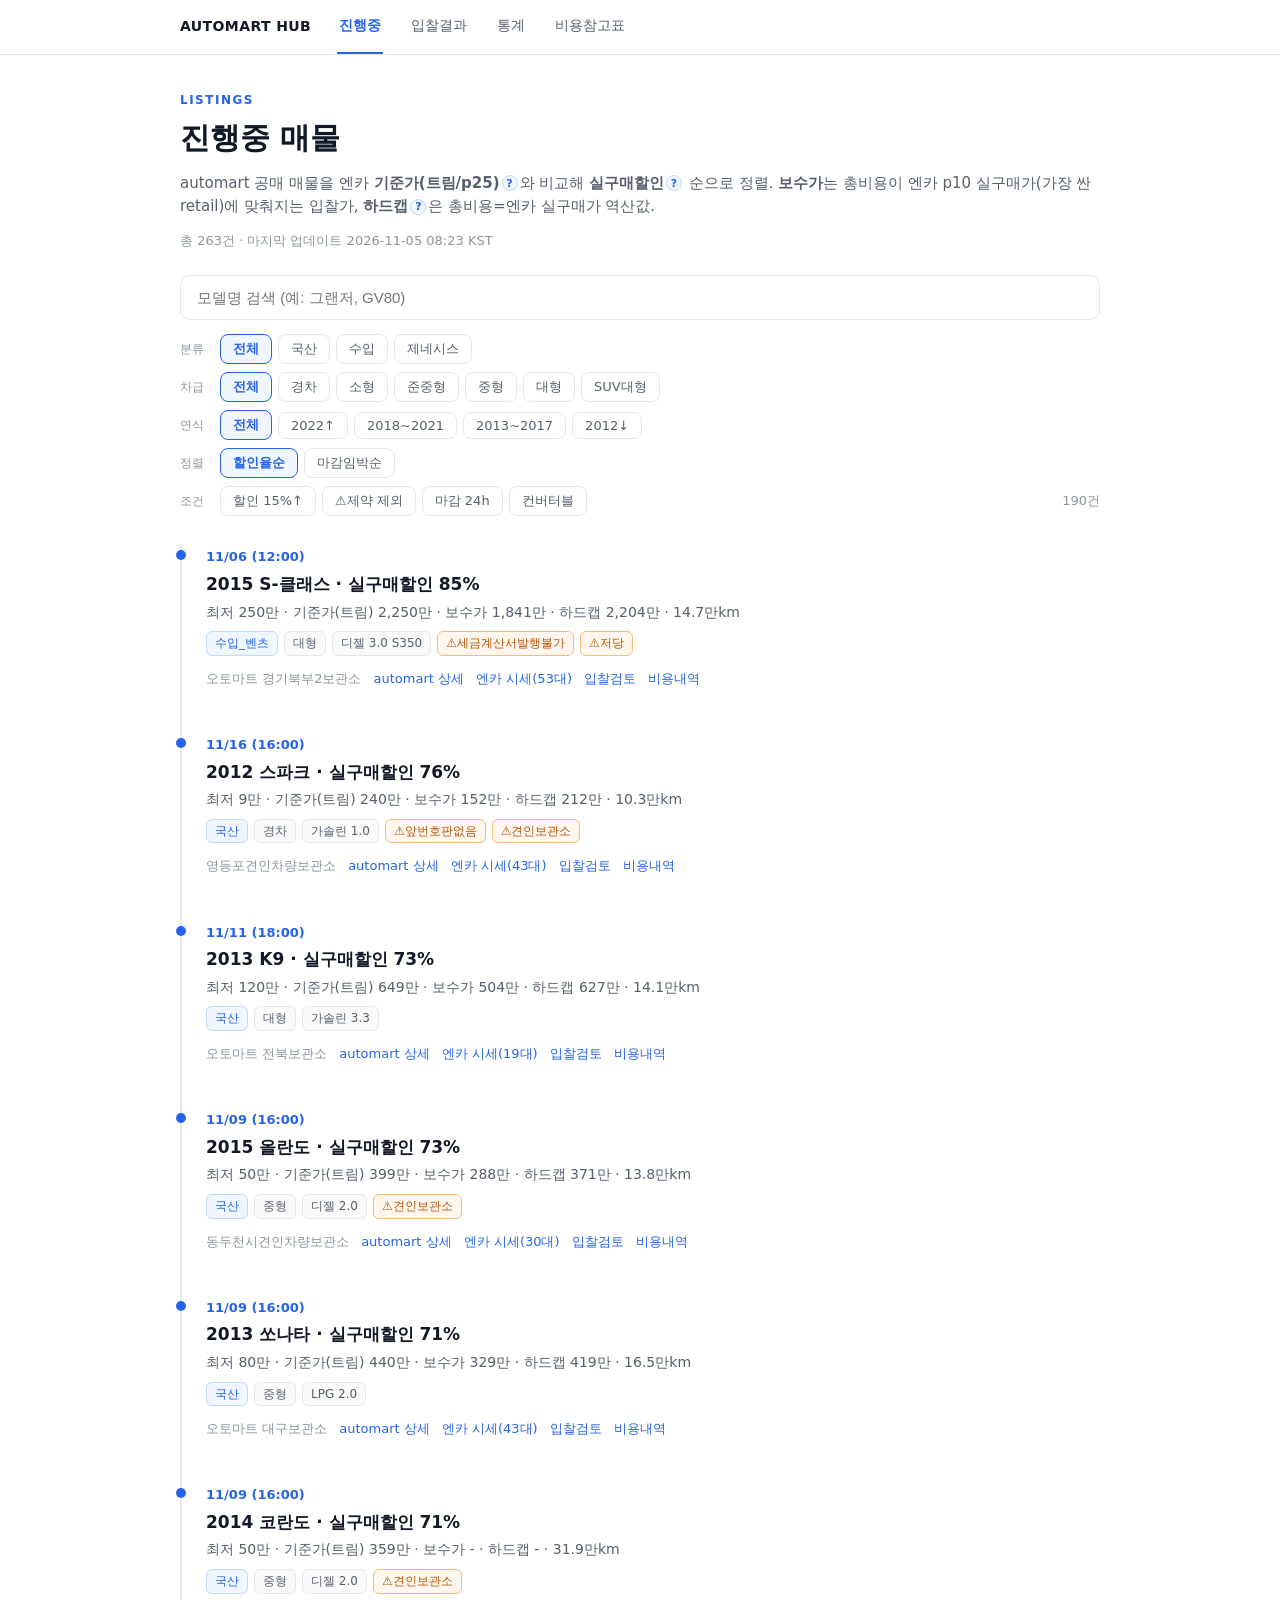
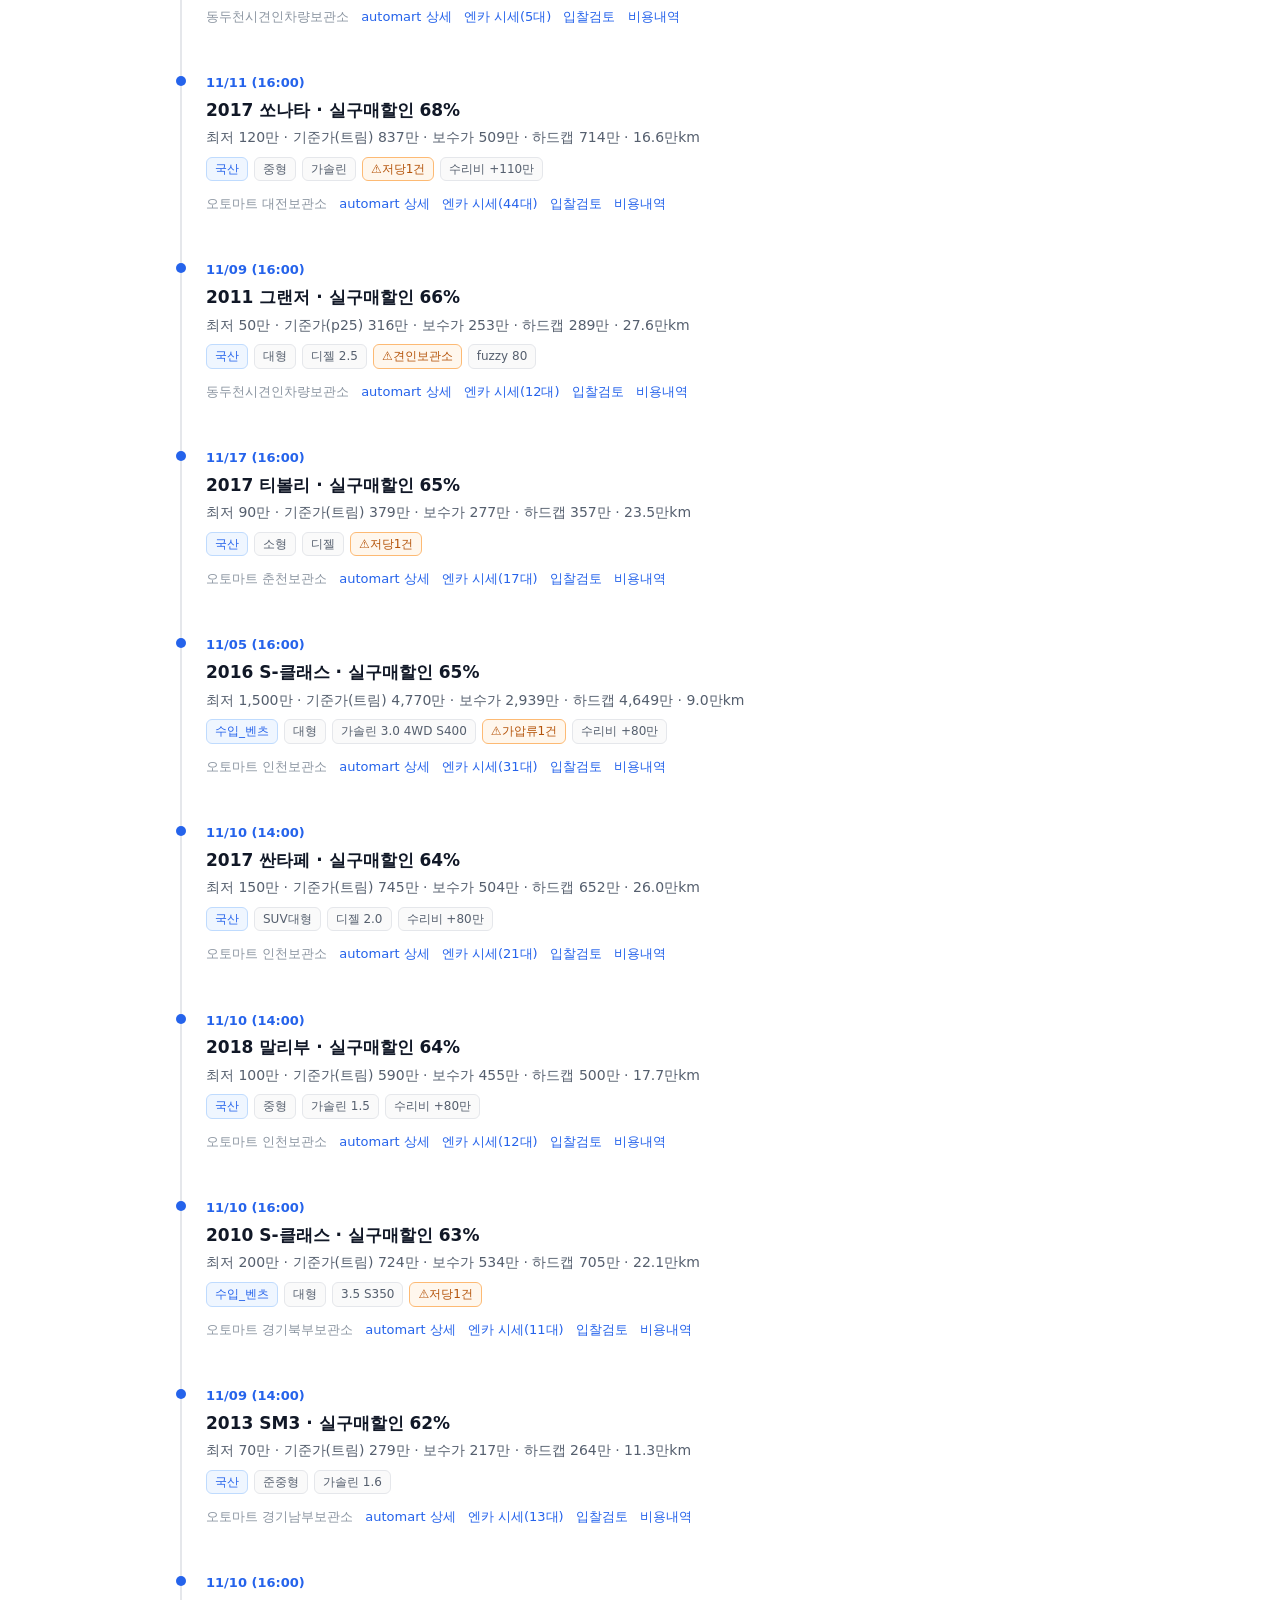
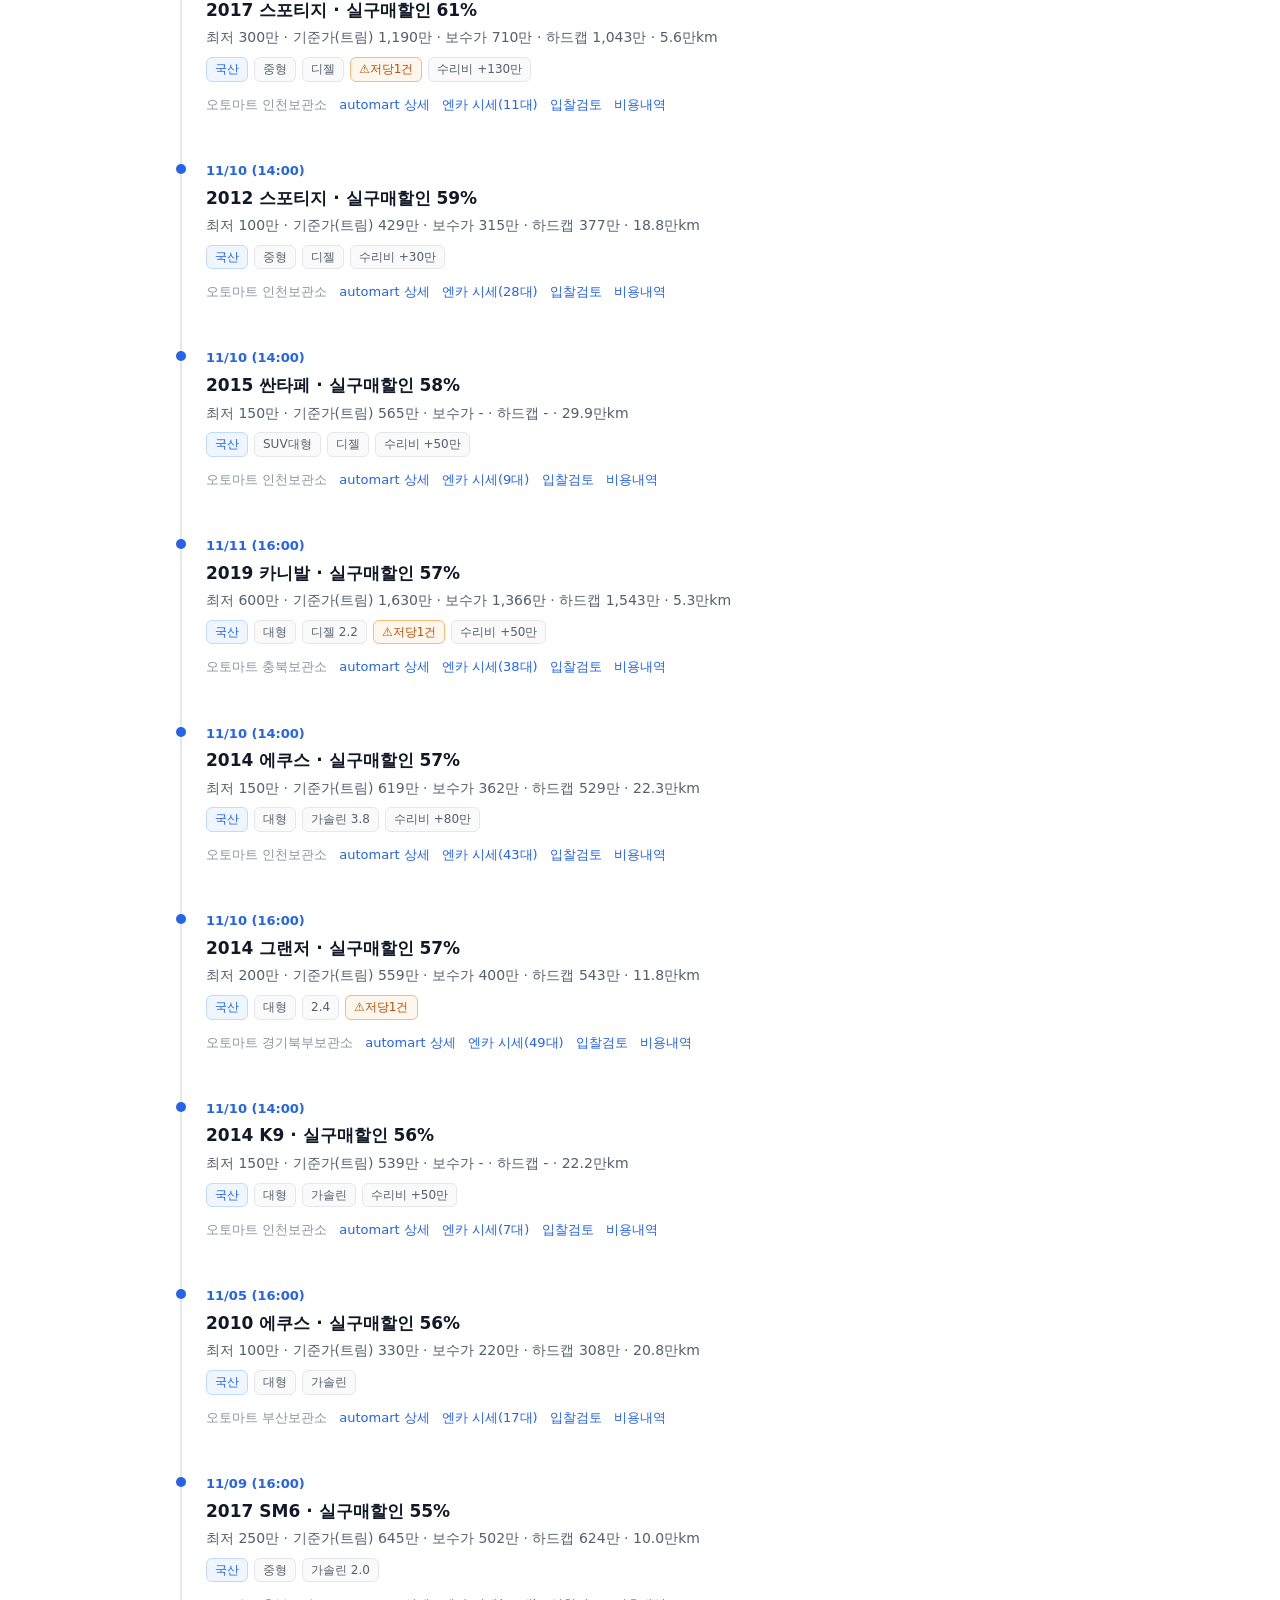
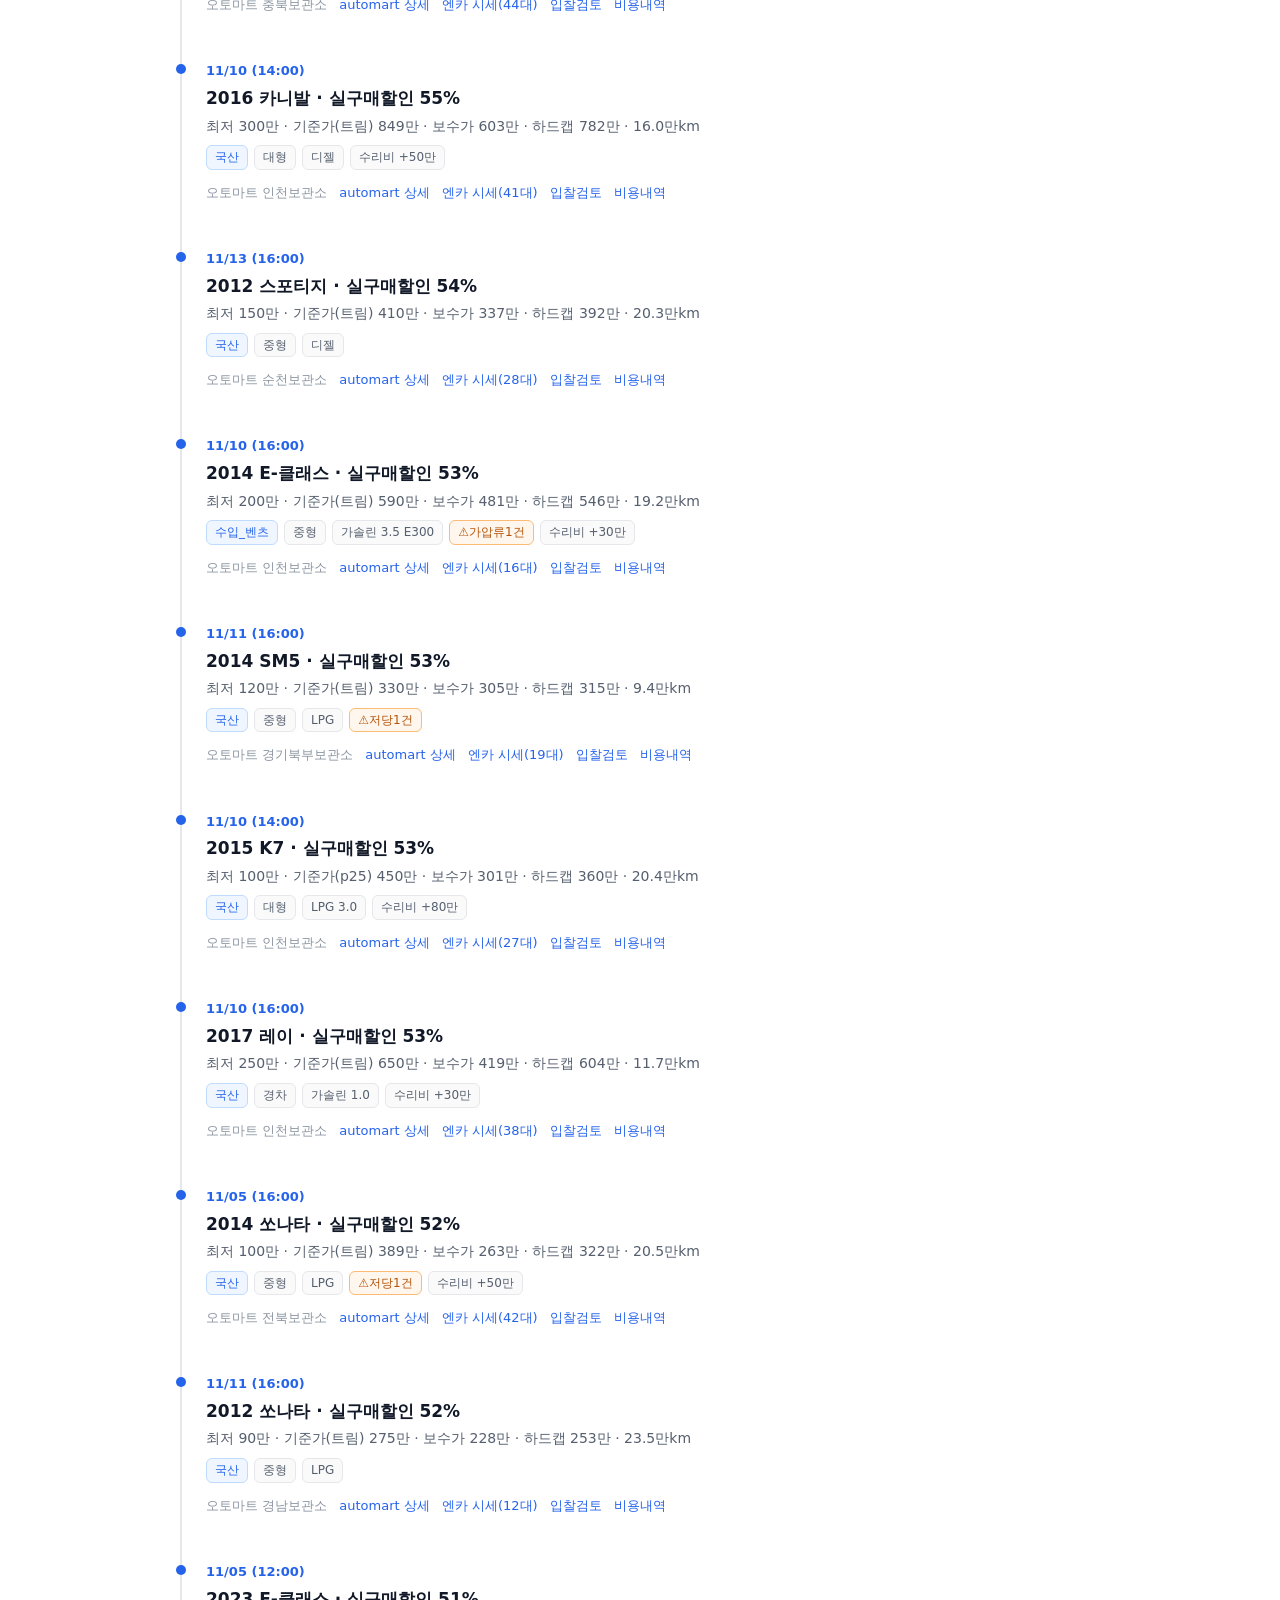
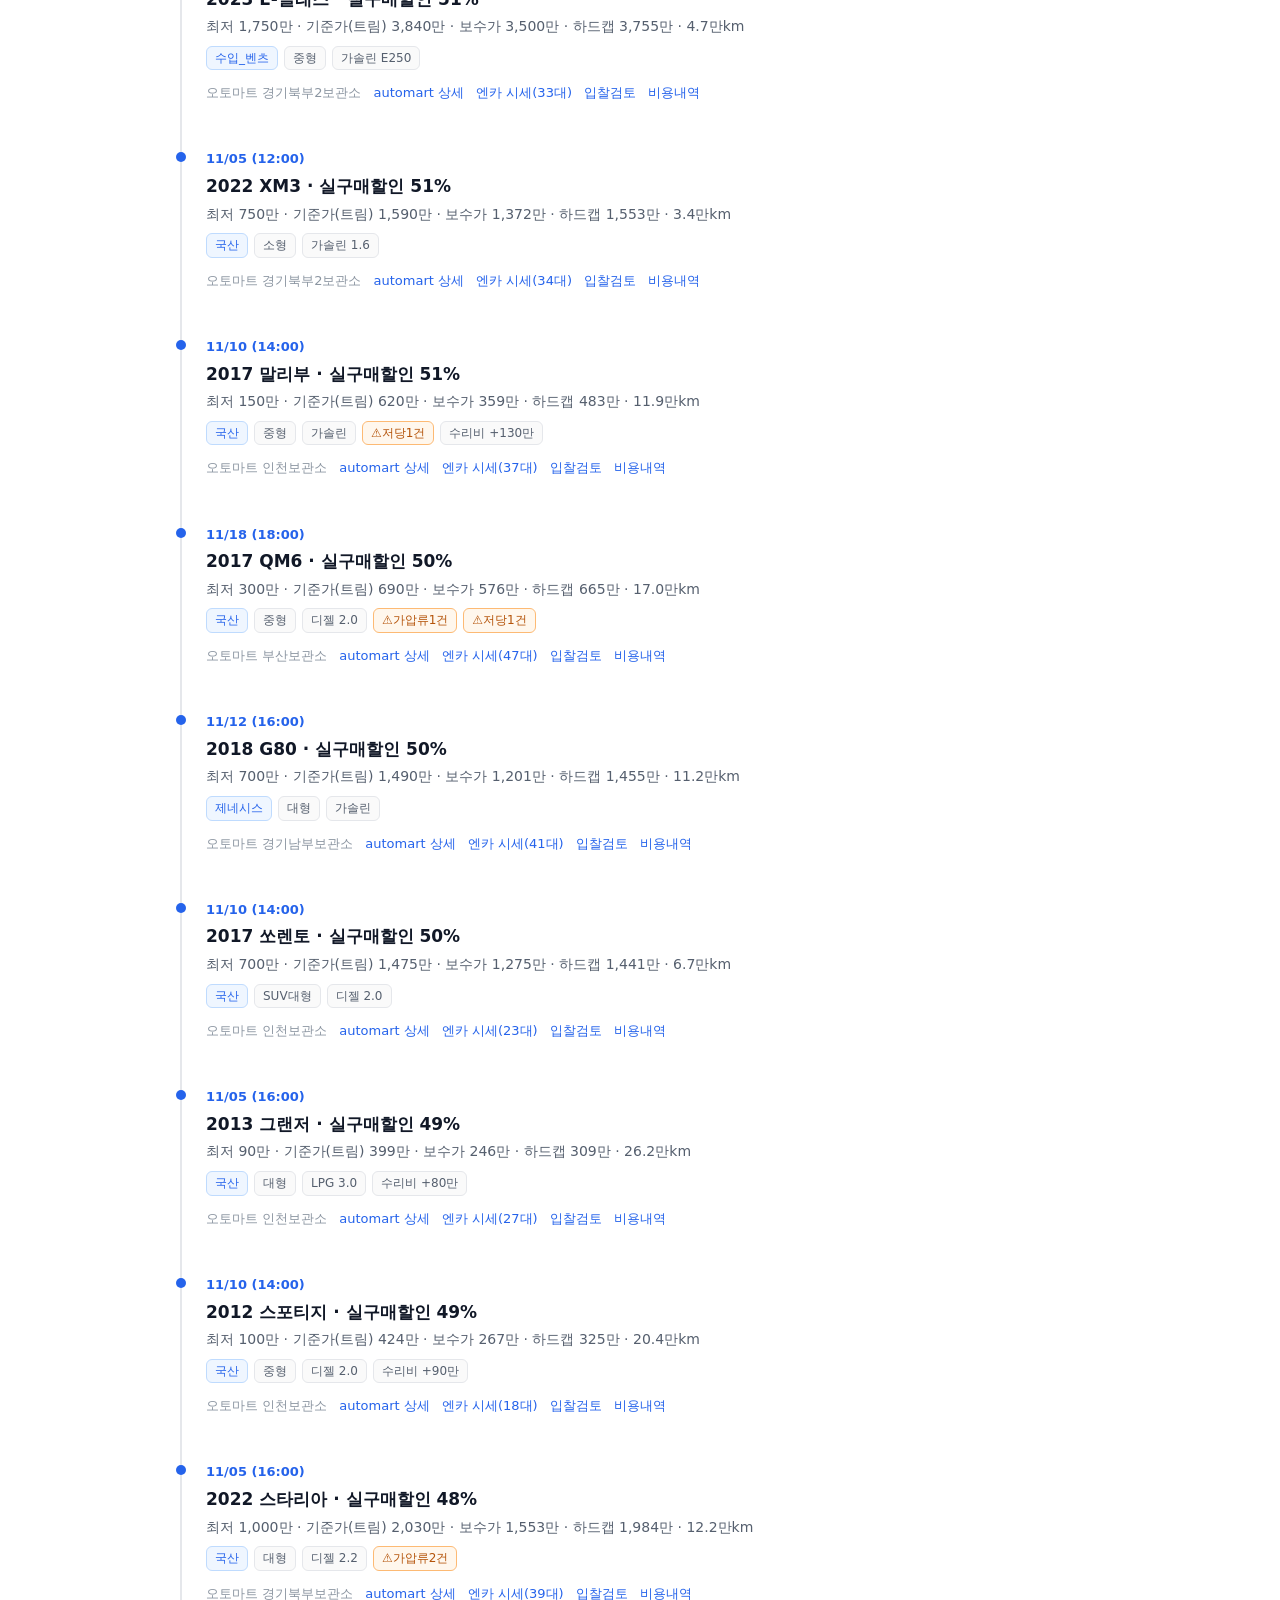
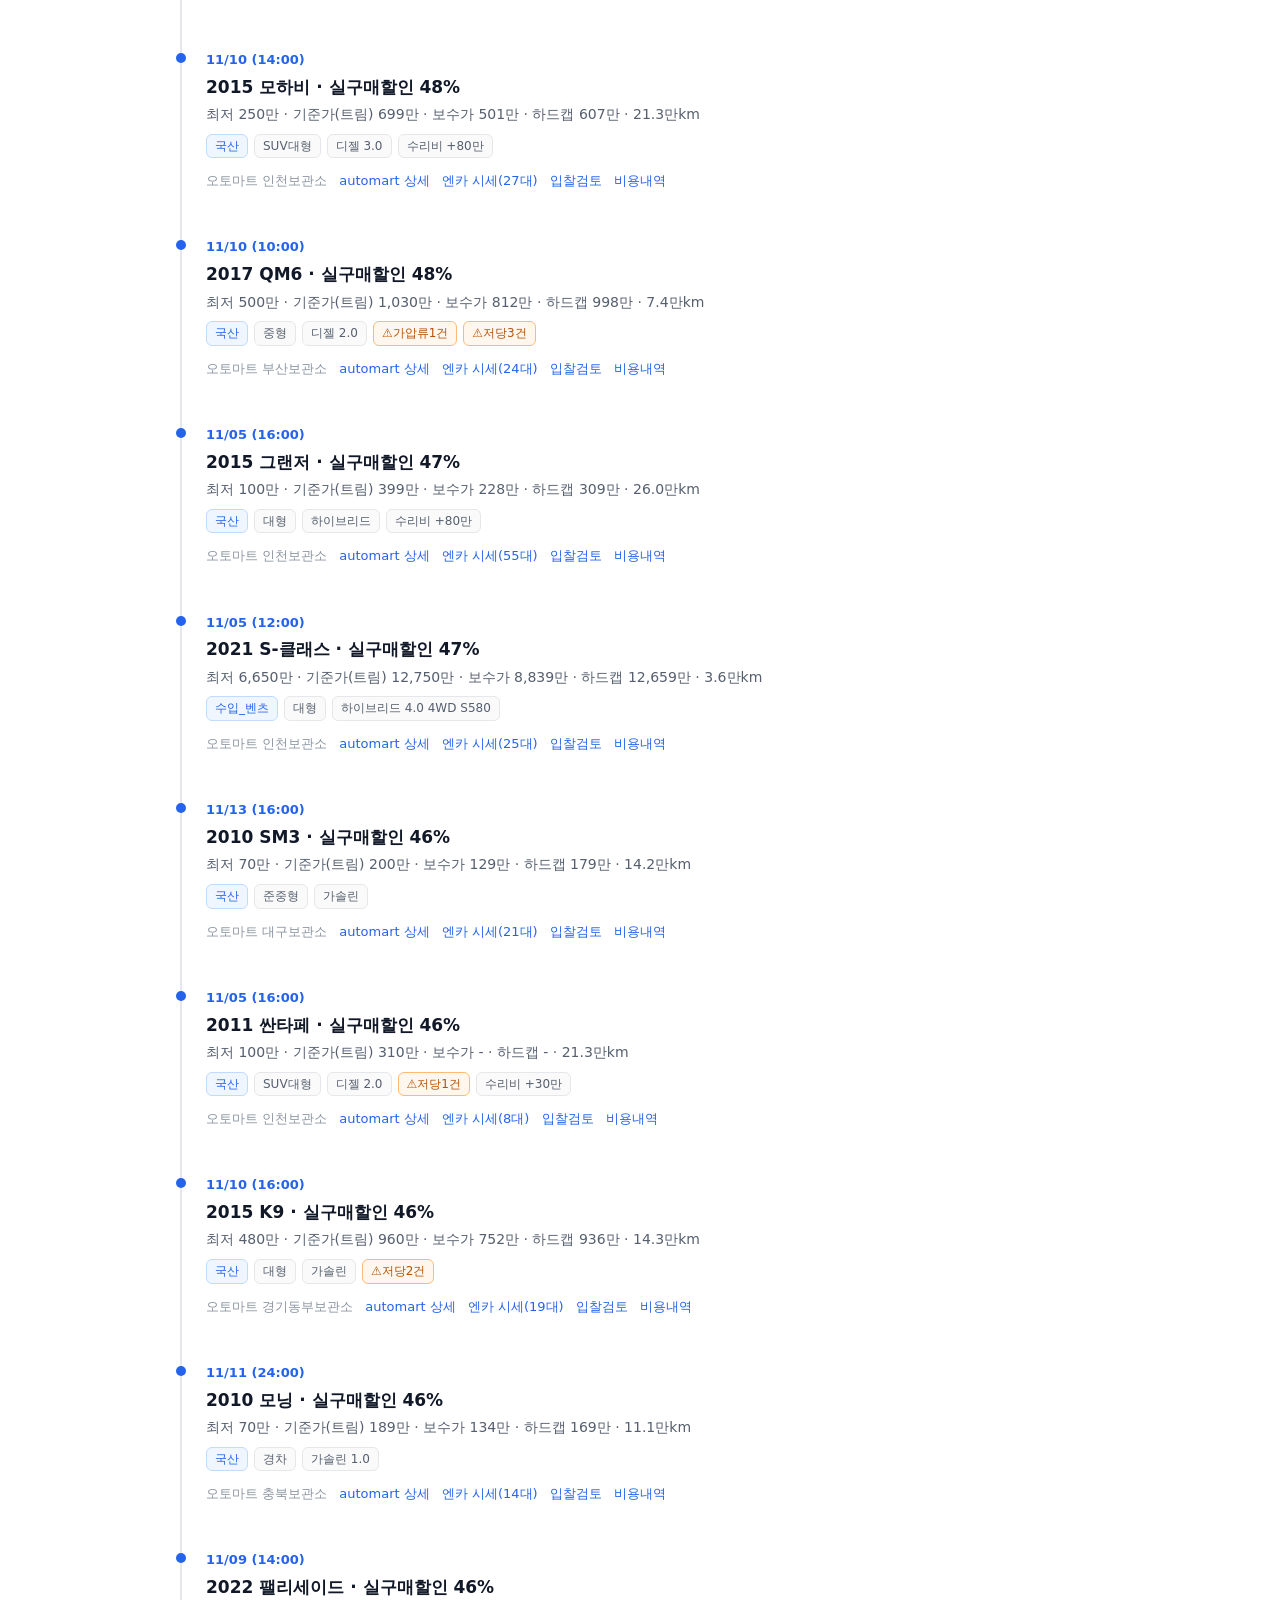
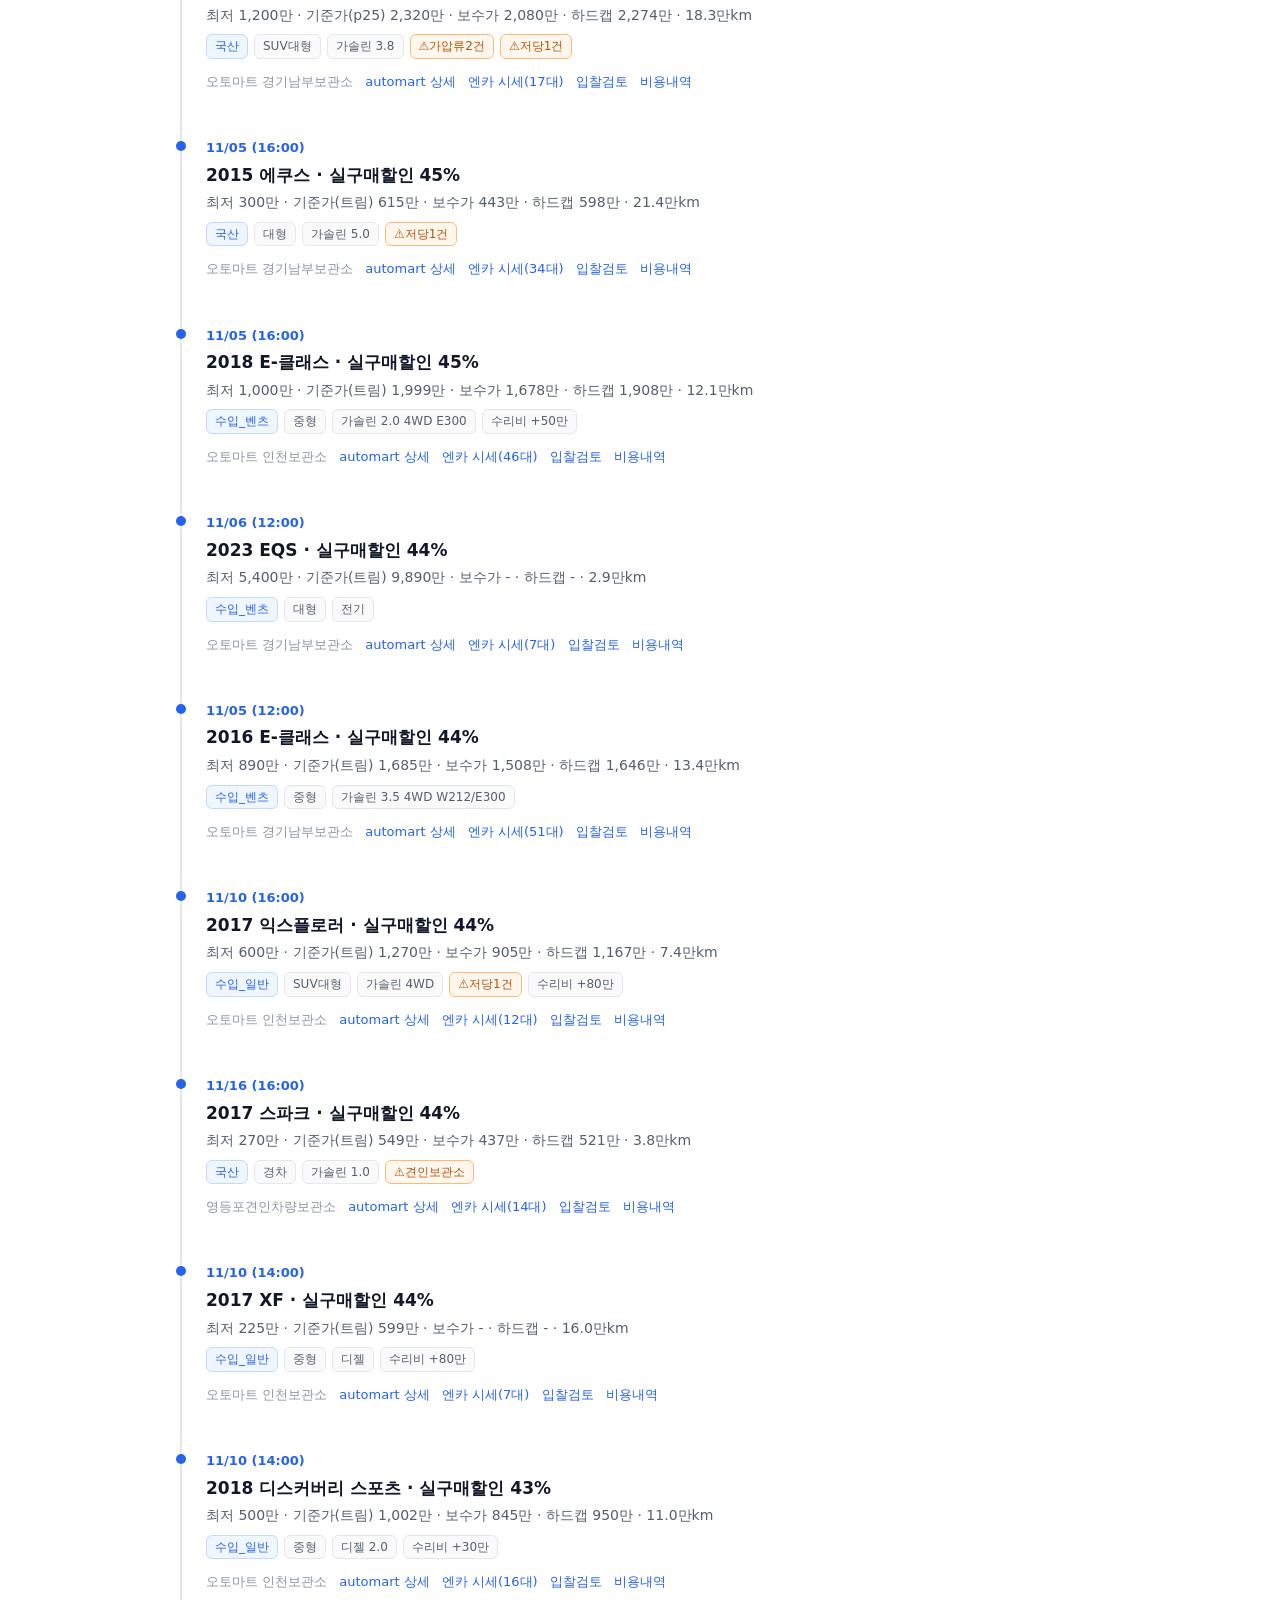
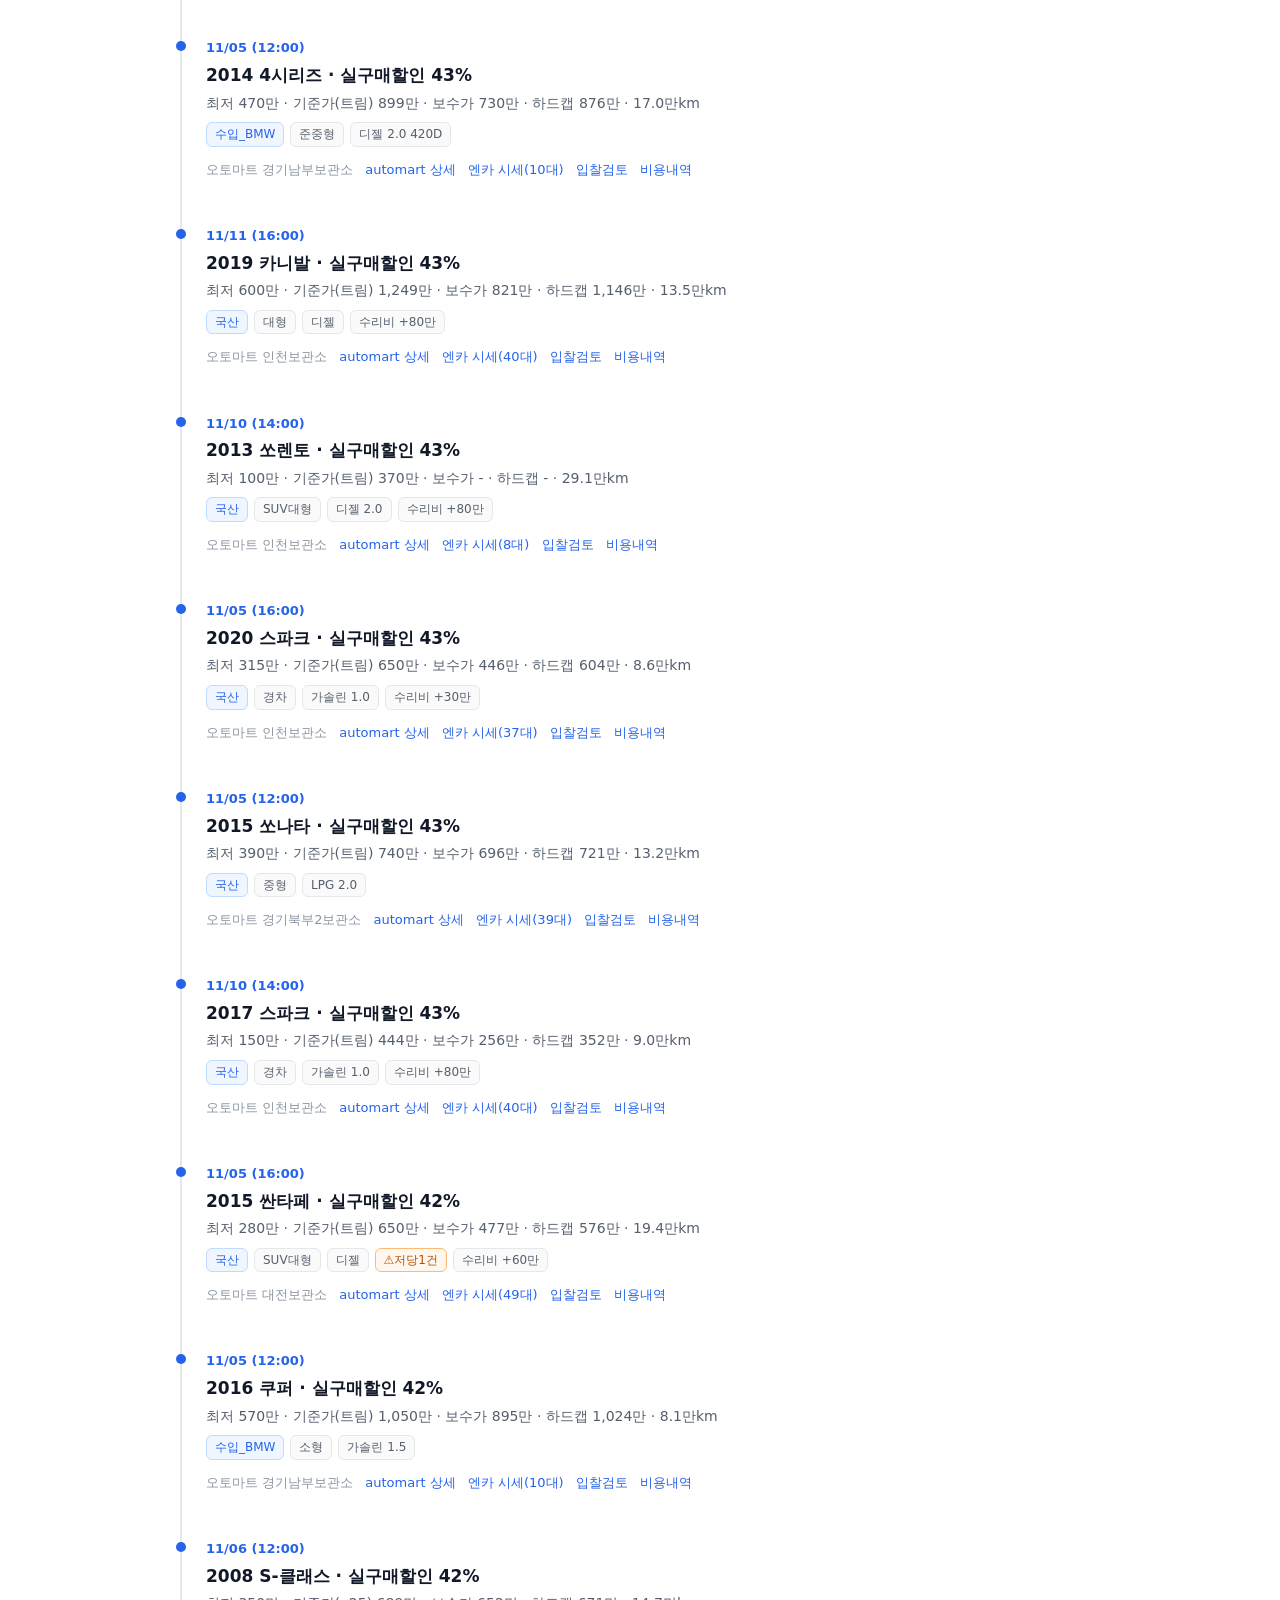
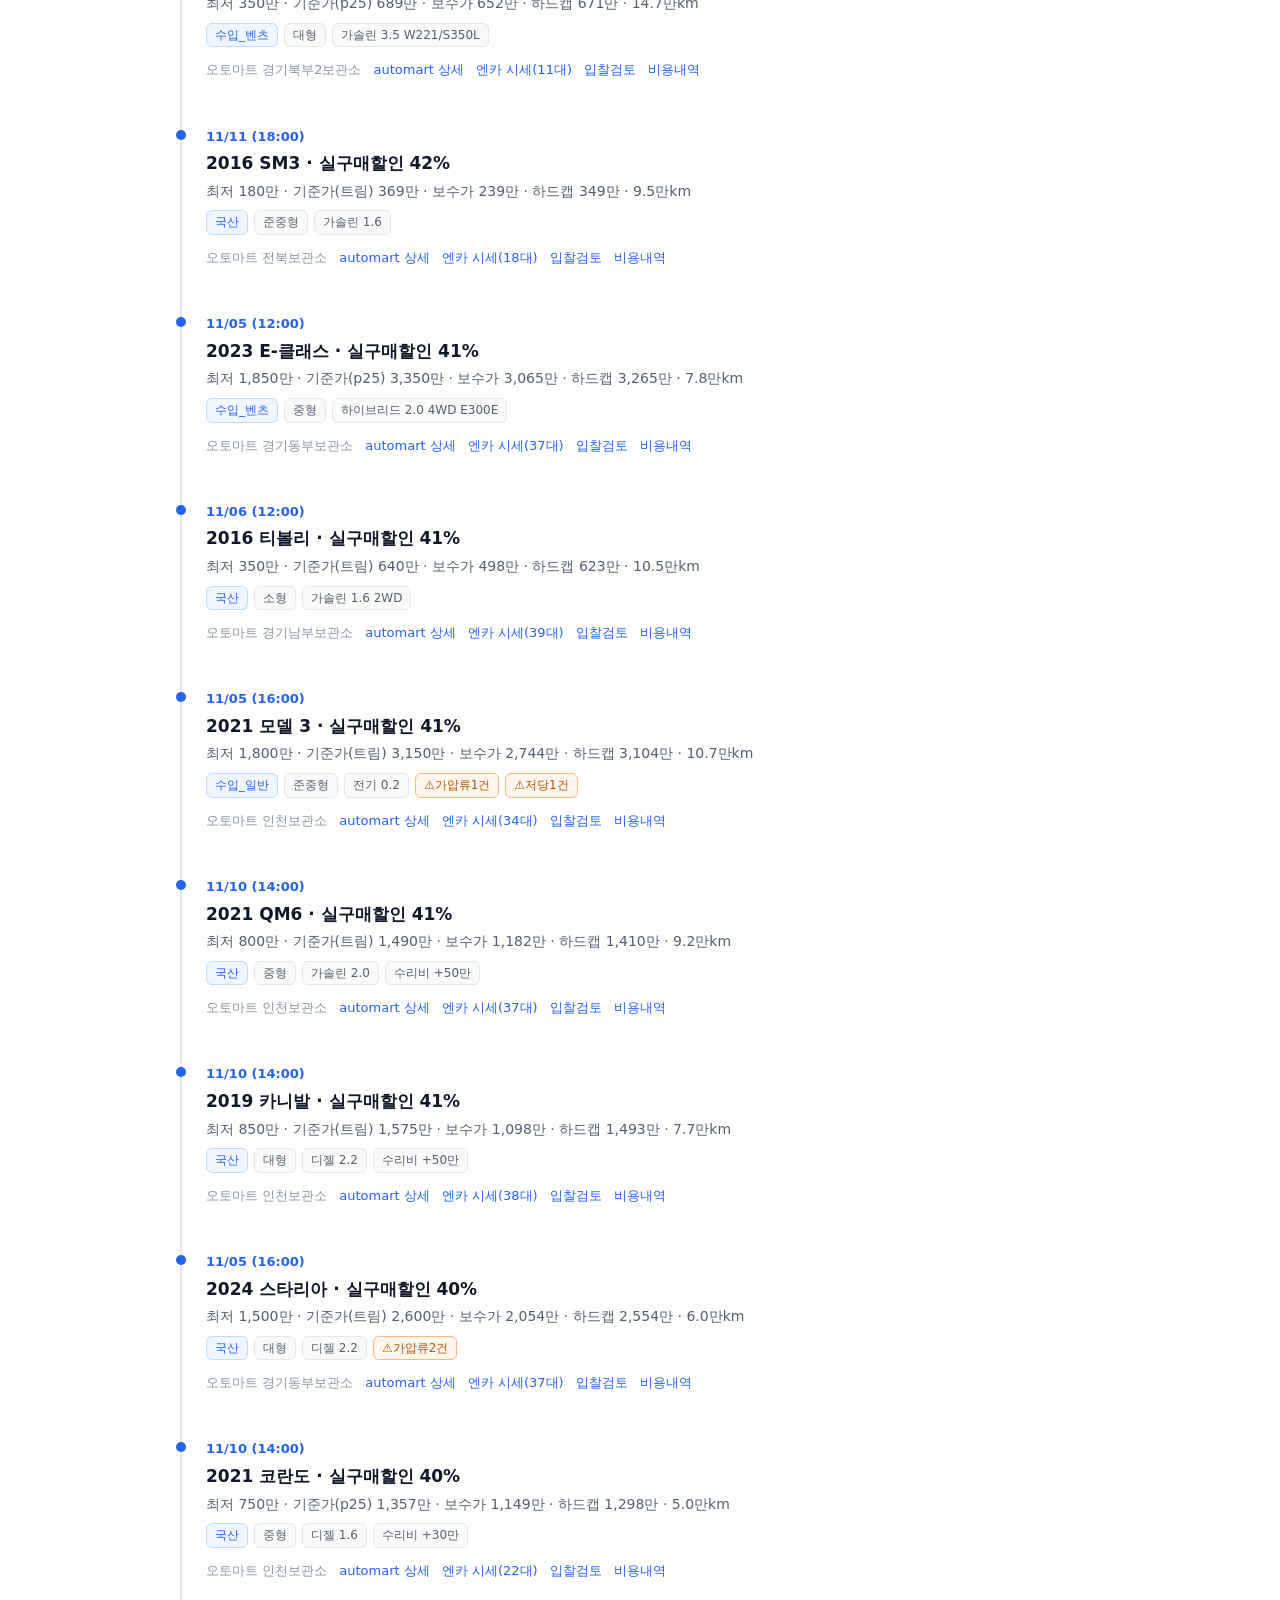
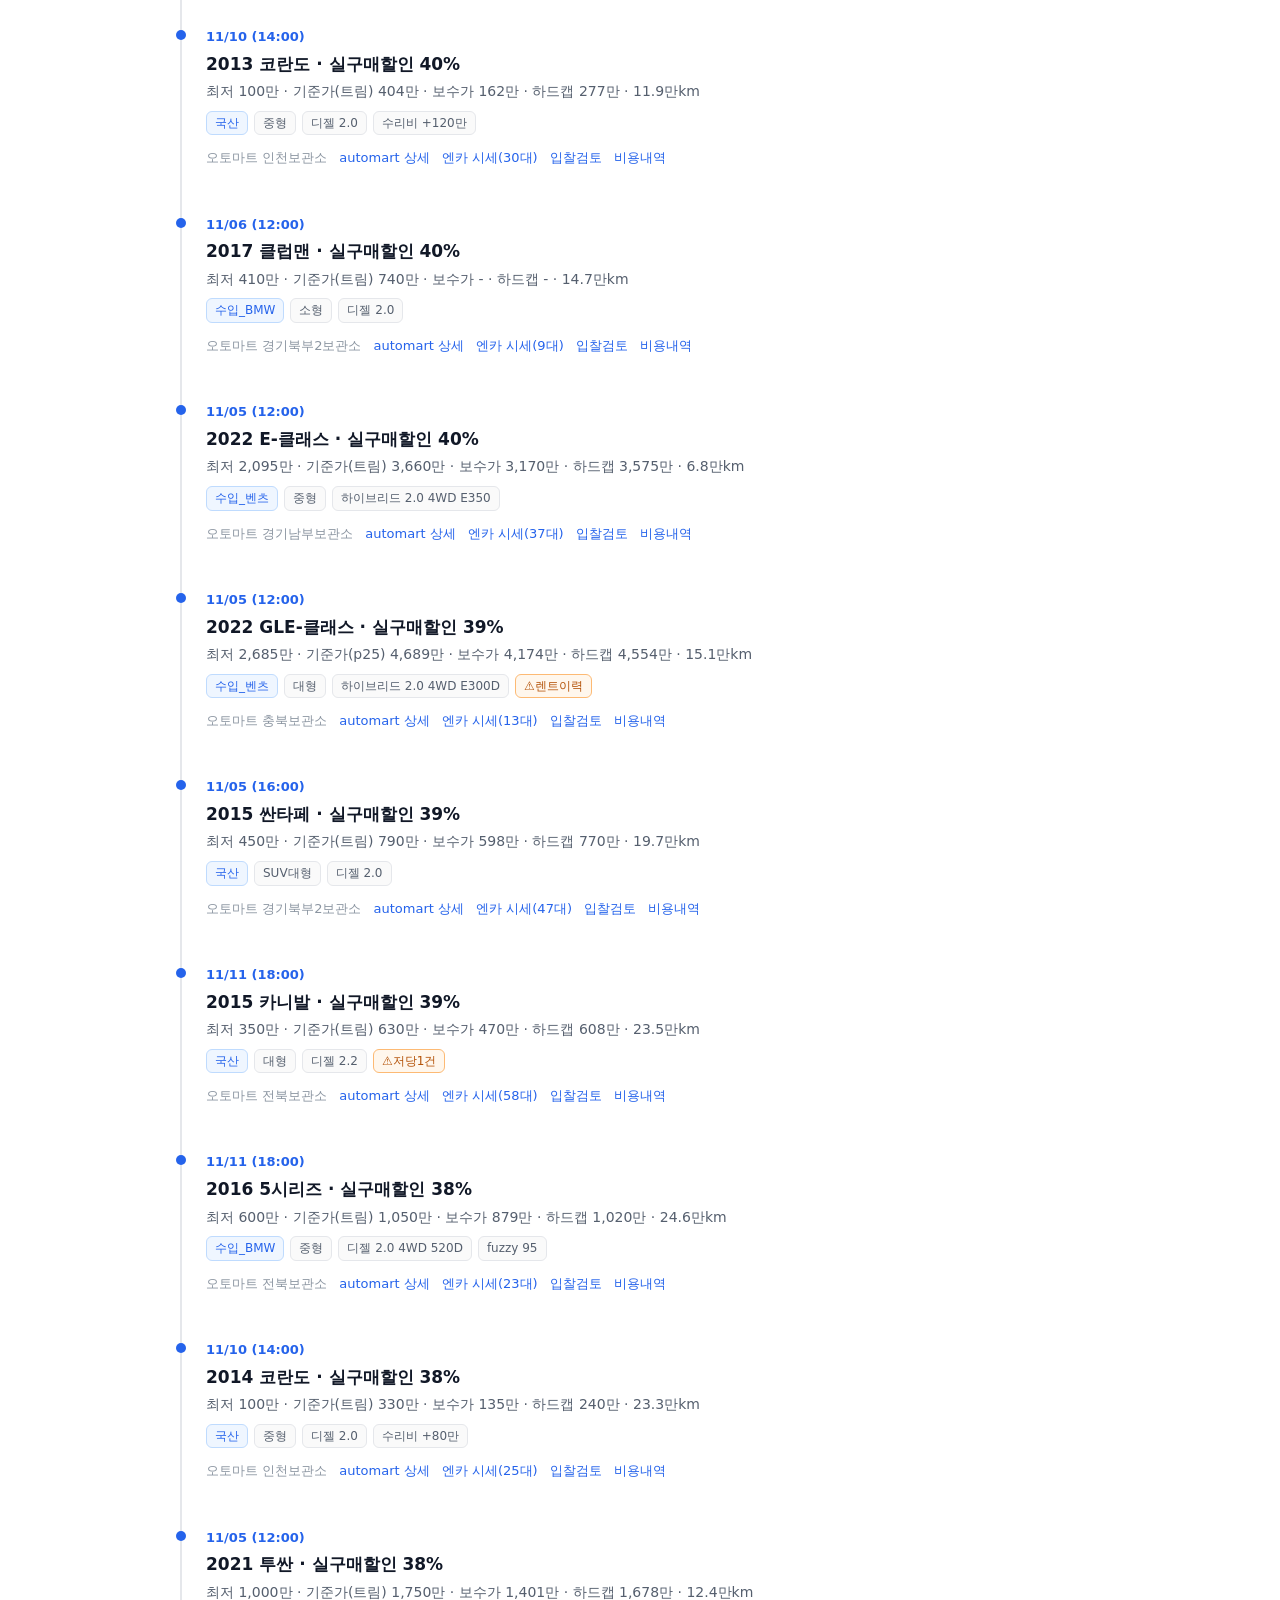
==== commit 05c0425c: "data: 2026-11-05 08:23" ====
--- a/index.html
+++ b/index.html
@@ -6,7 +6,7 @@
 <meta name="robots" content="noindex,nofollow">
 <title>진행중 매물 — AUTOMART HUB</title>
 <link rel="icon" href="data:image/svg+xml,<svg xmlns='http://www.w3.org/2000/svg' viewBox='0 0 16 16'><text y='14' font-size='14'>🚗</text></svg>">
-<link rel="stylesheet" href="assets/style.css?v=202611040827">
+<link rel="stylesheet" href="assets/style.css?v=202611050823">
 </head>
 <body data-page="listings">
 <nav class="nav"><div class="nav-inner">
@@ -64,9 +64,9 @@
     <ul class="tl" id="low-list"></ul>
   </details>
 </main>
-<script src="data/meta.js?v=202611040827"></script>
-<script src="data/listings.js?v=202611040827"></script>
-<script src="assets/app.js?v=202611040827"></script>
+<script src="data/meta.js?v=202611050823"></script>
+<script src="data/listings.js?v=202611050823"></script>
+<script src="assets/app.js?v=202611050823"></script>
 <script data-goatcounter="https://automarthub.goatcounter.com/count"
         async src="//gc.zgo.at/count.js"></script>
 </body>
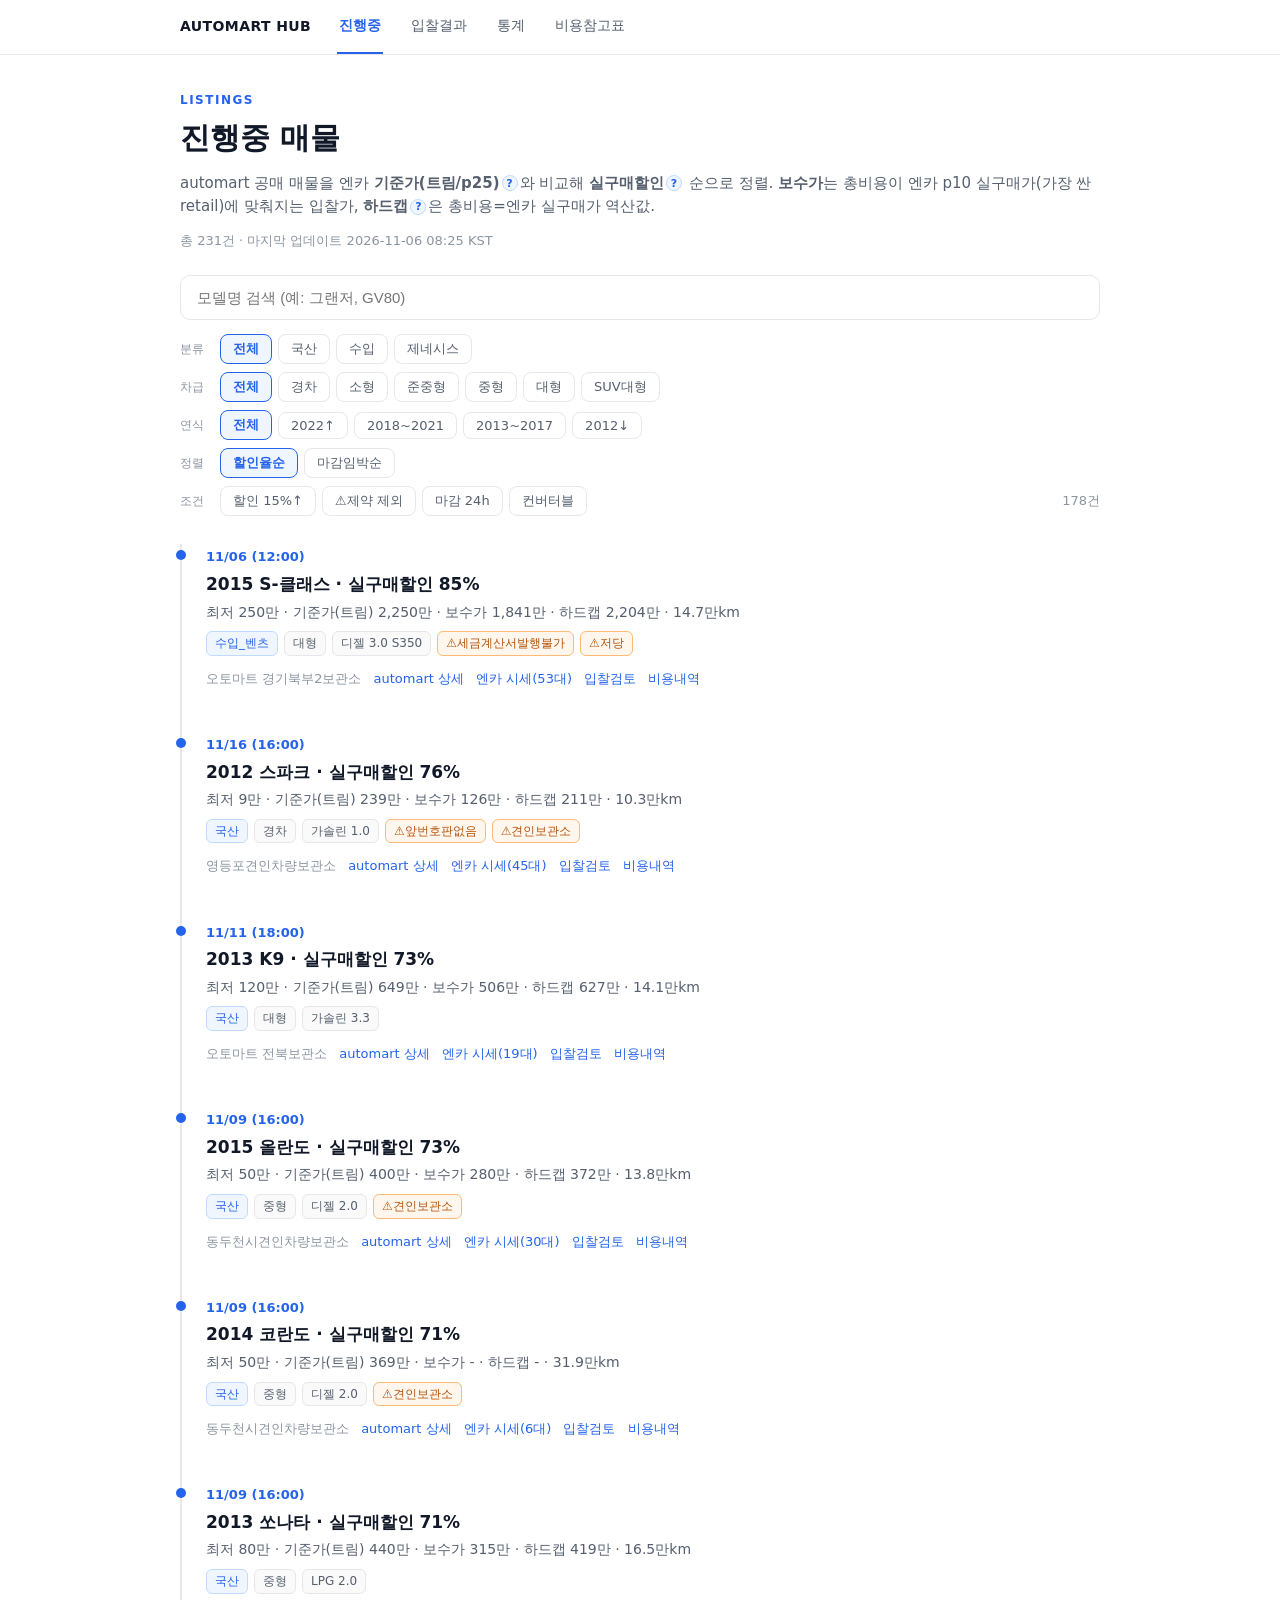
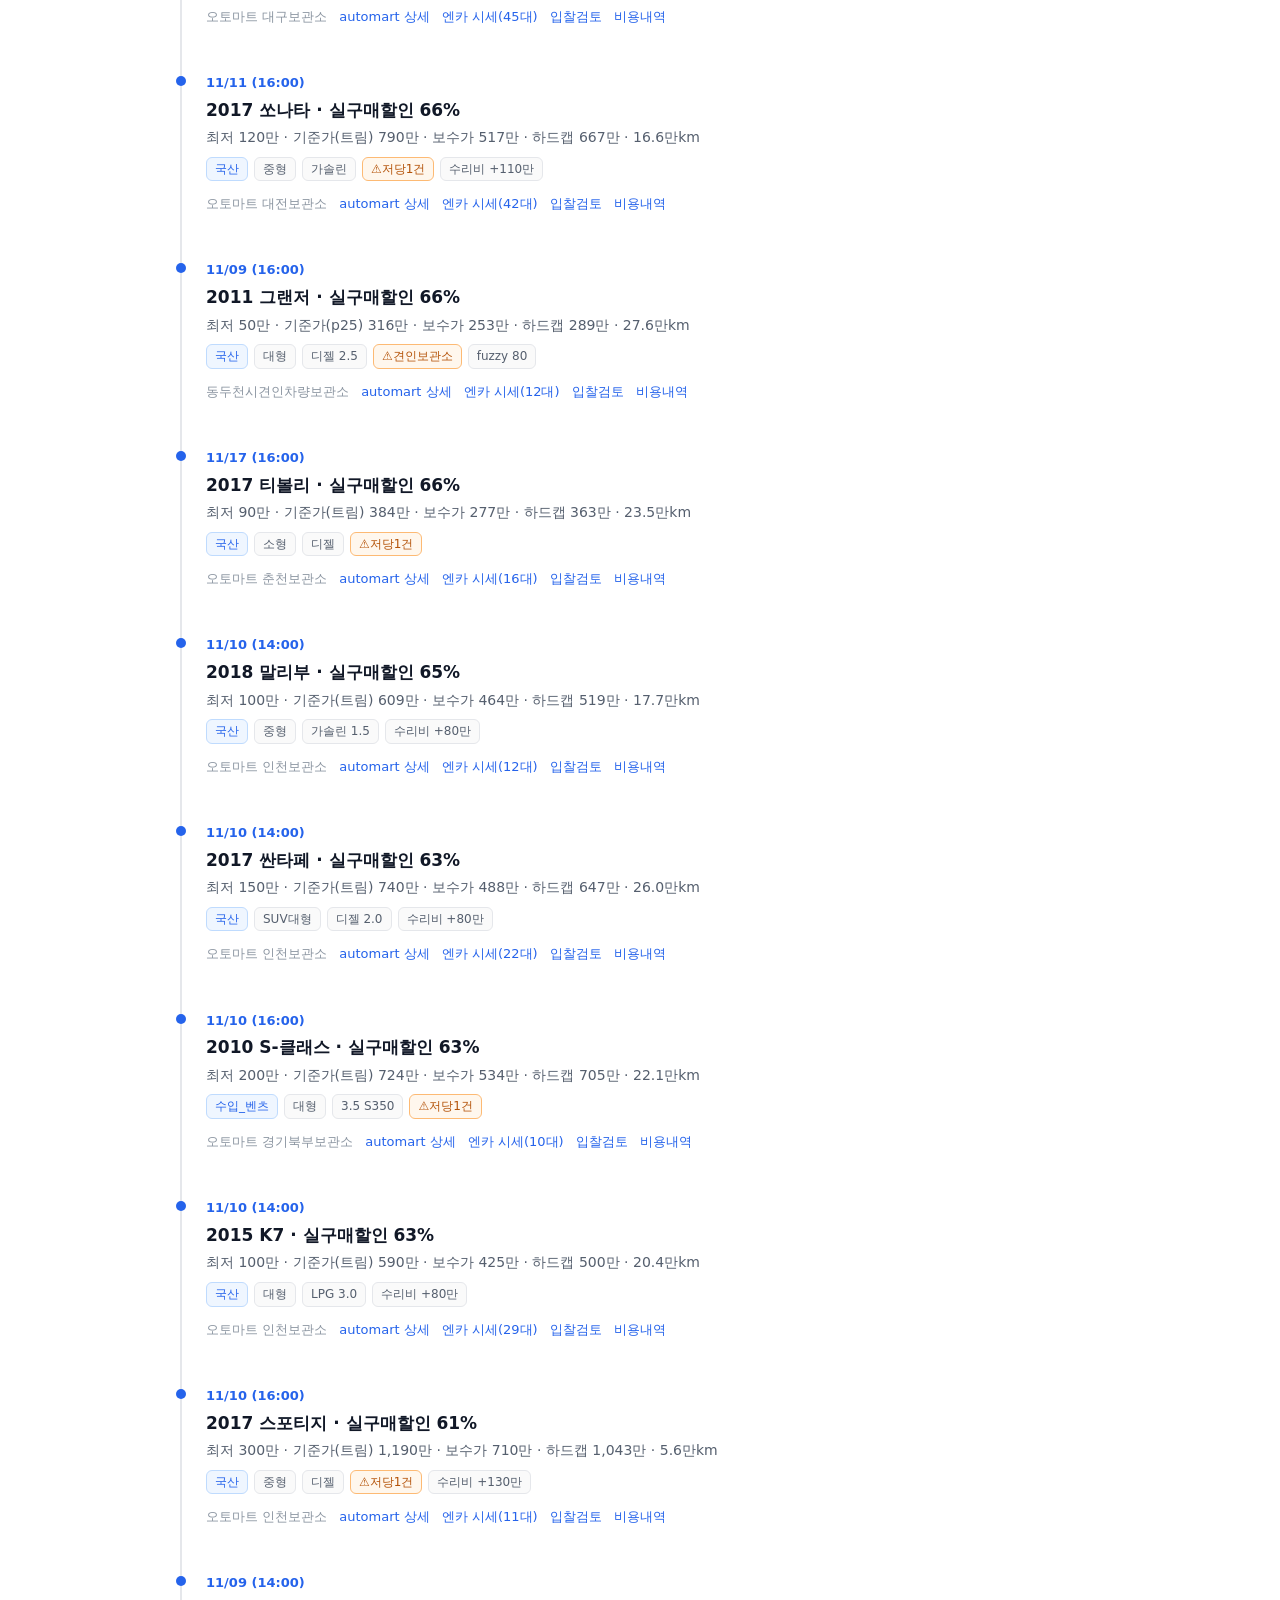
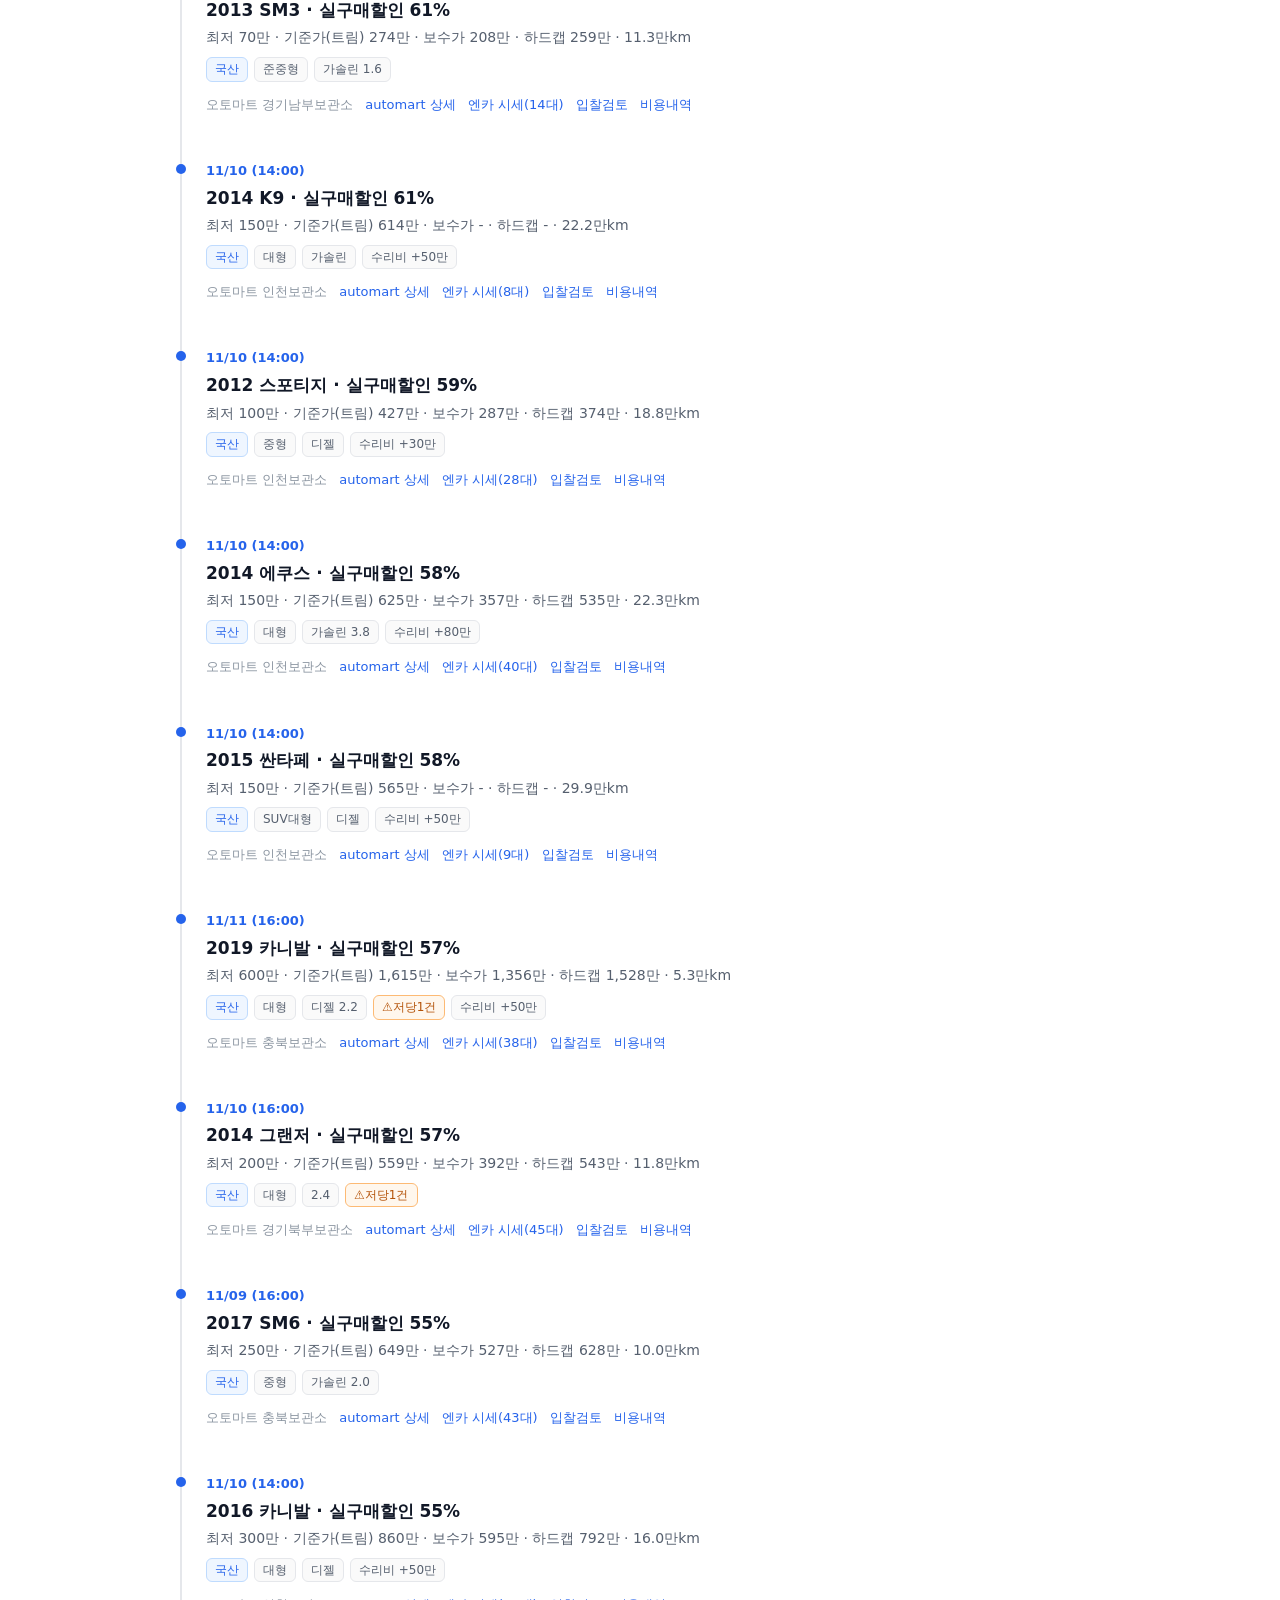
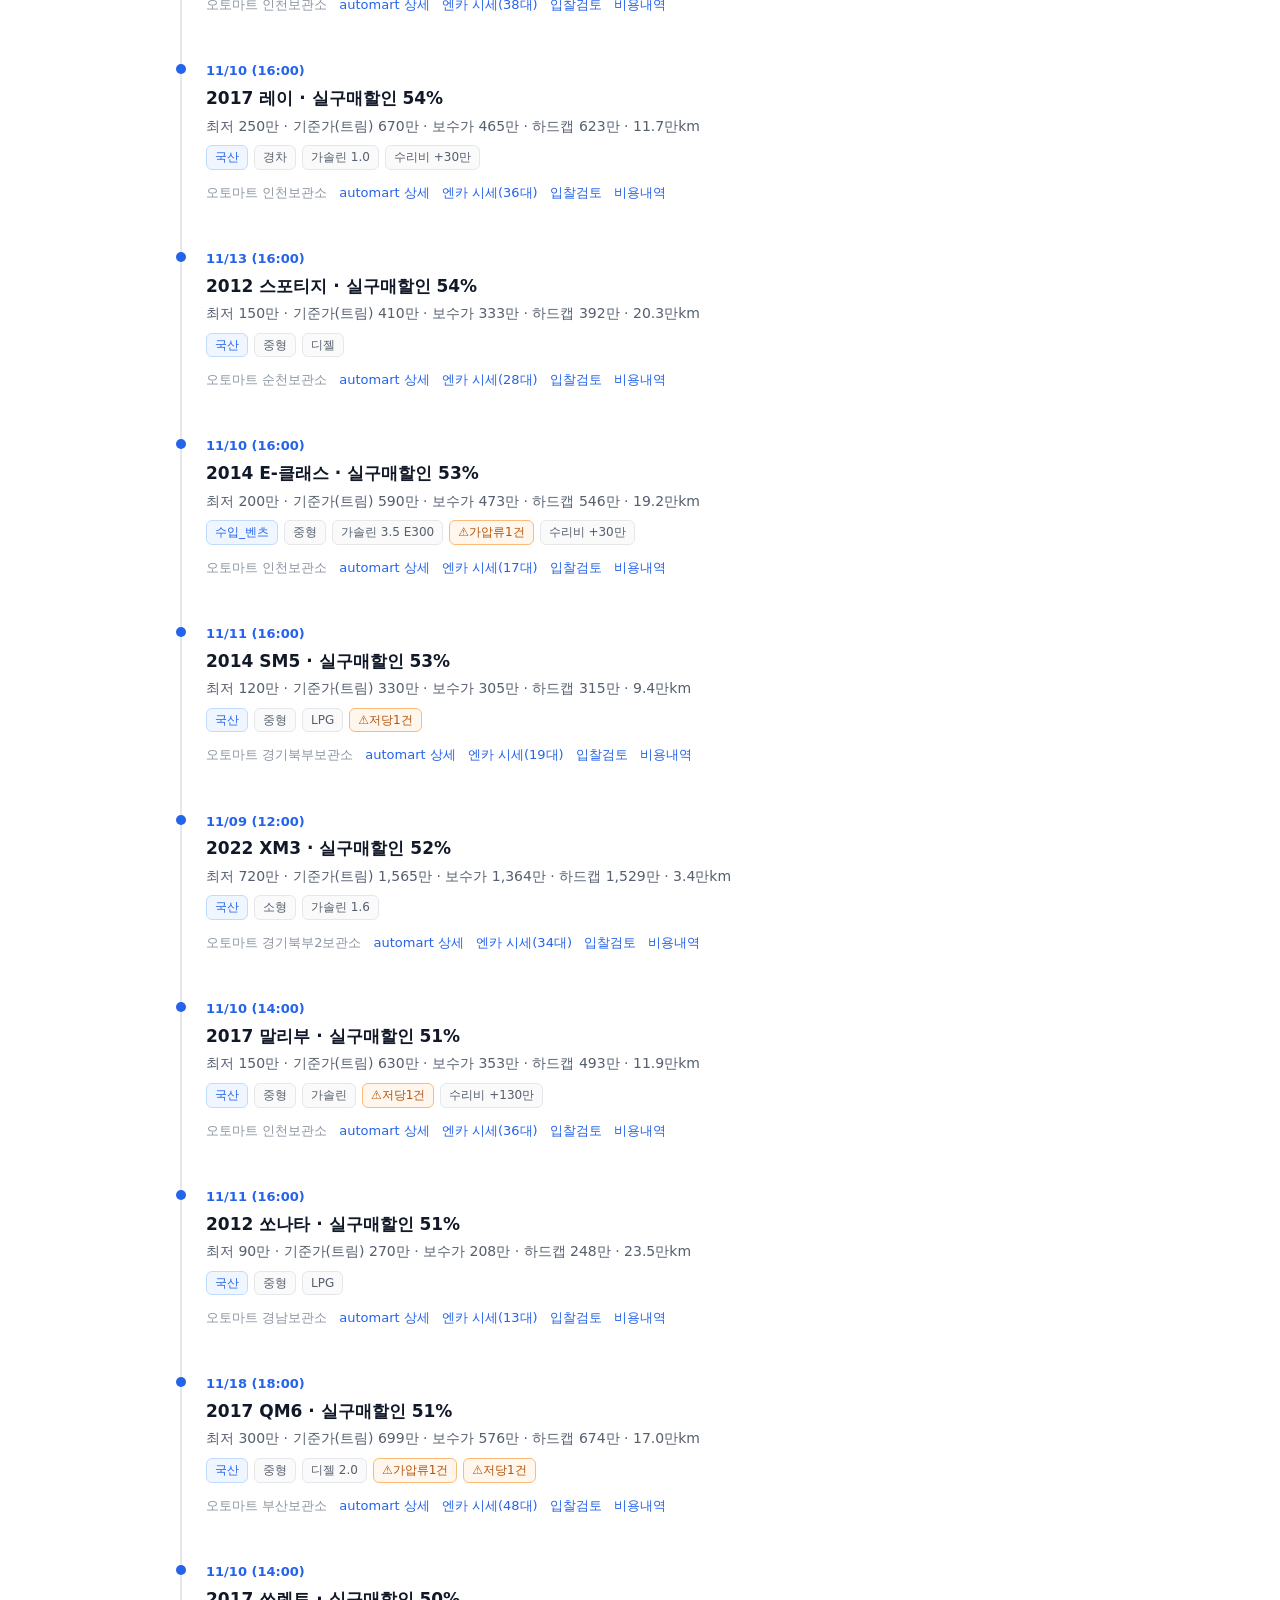
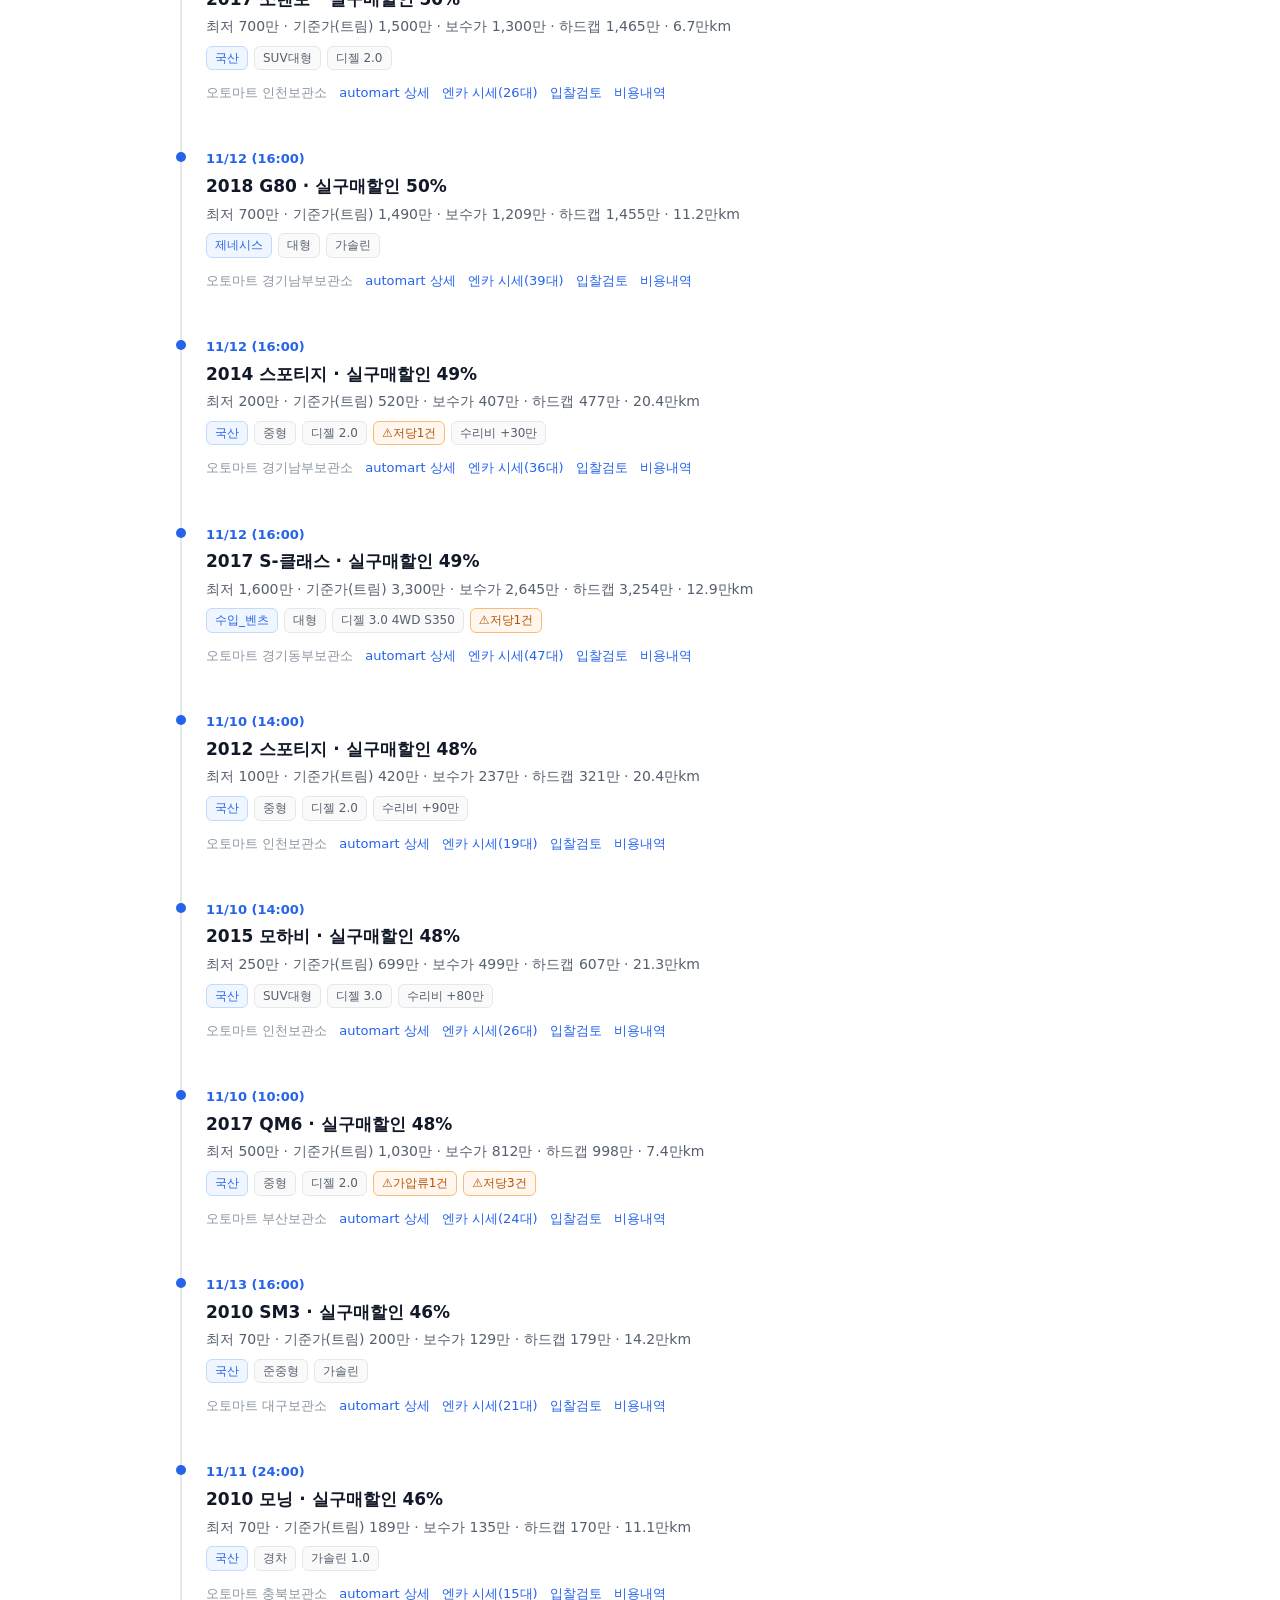
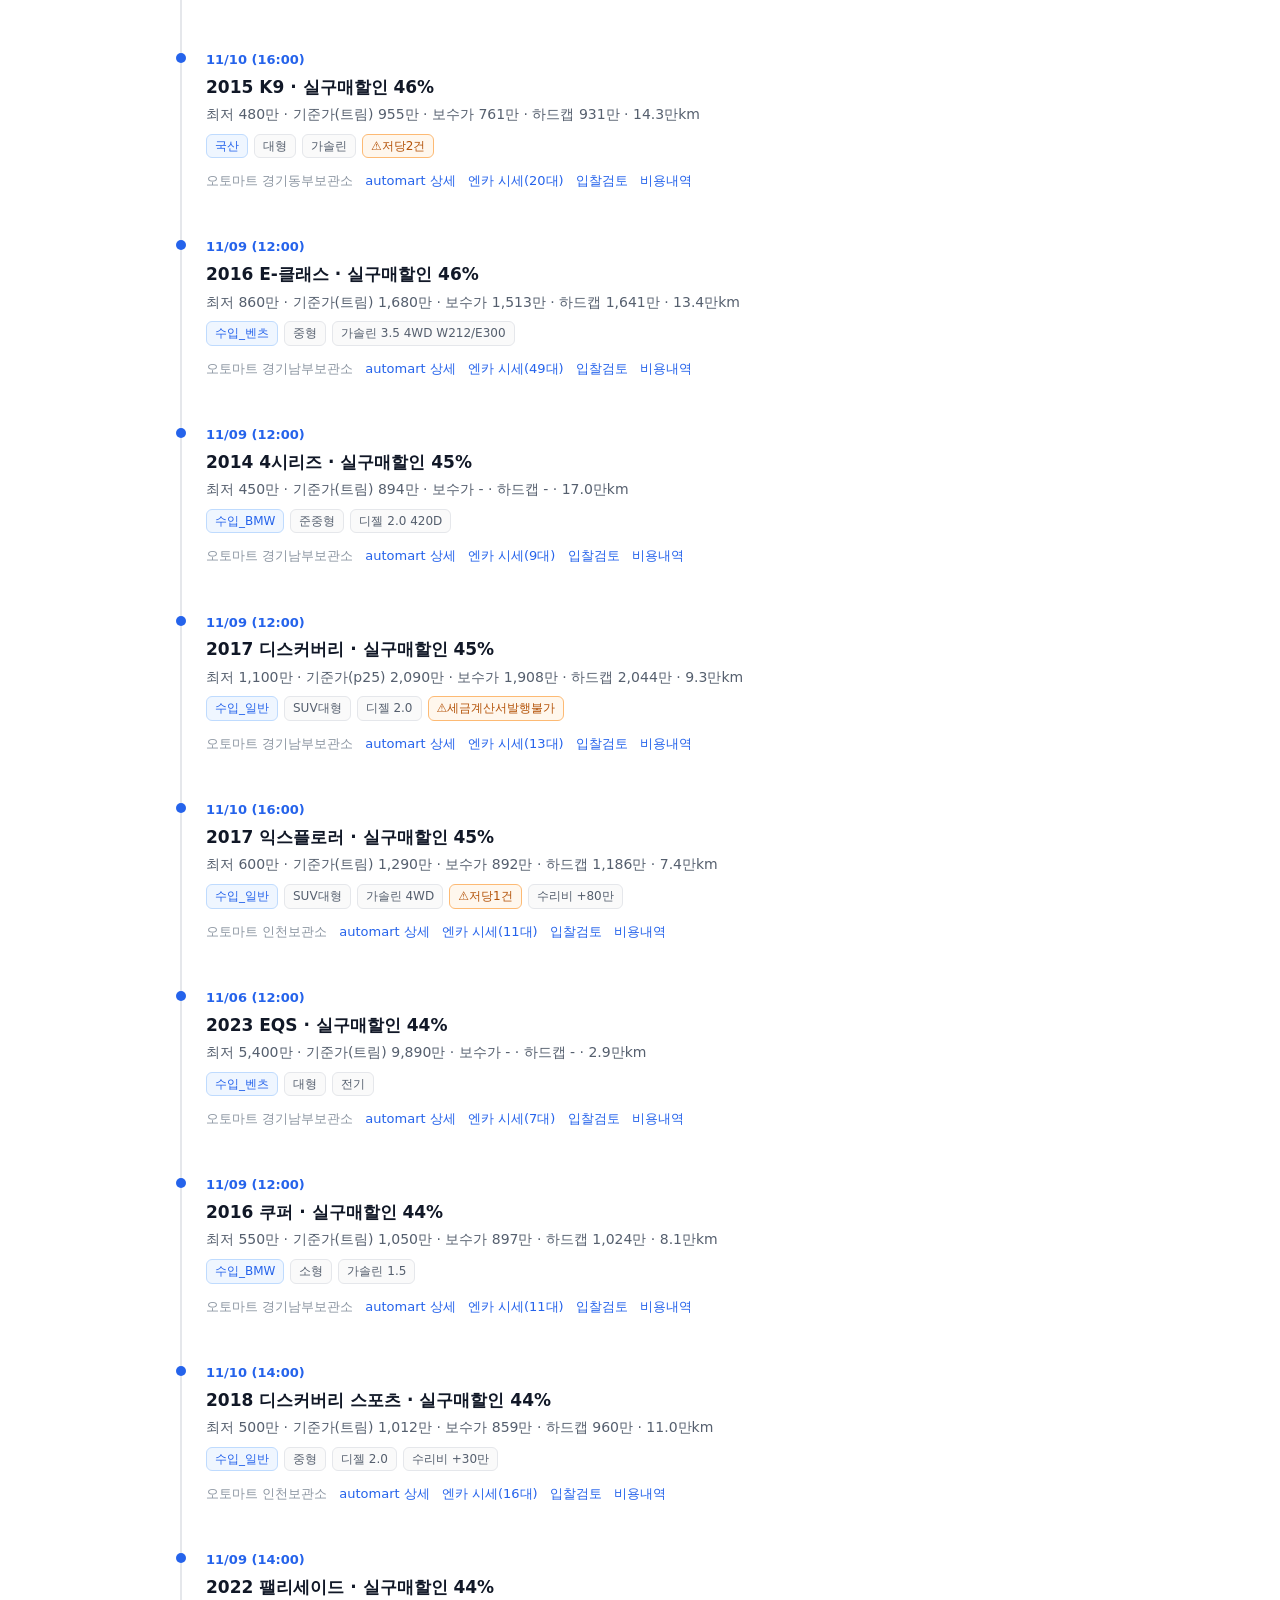
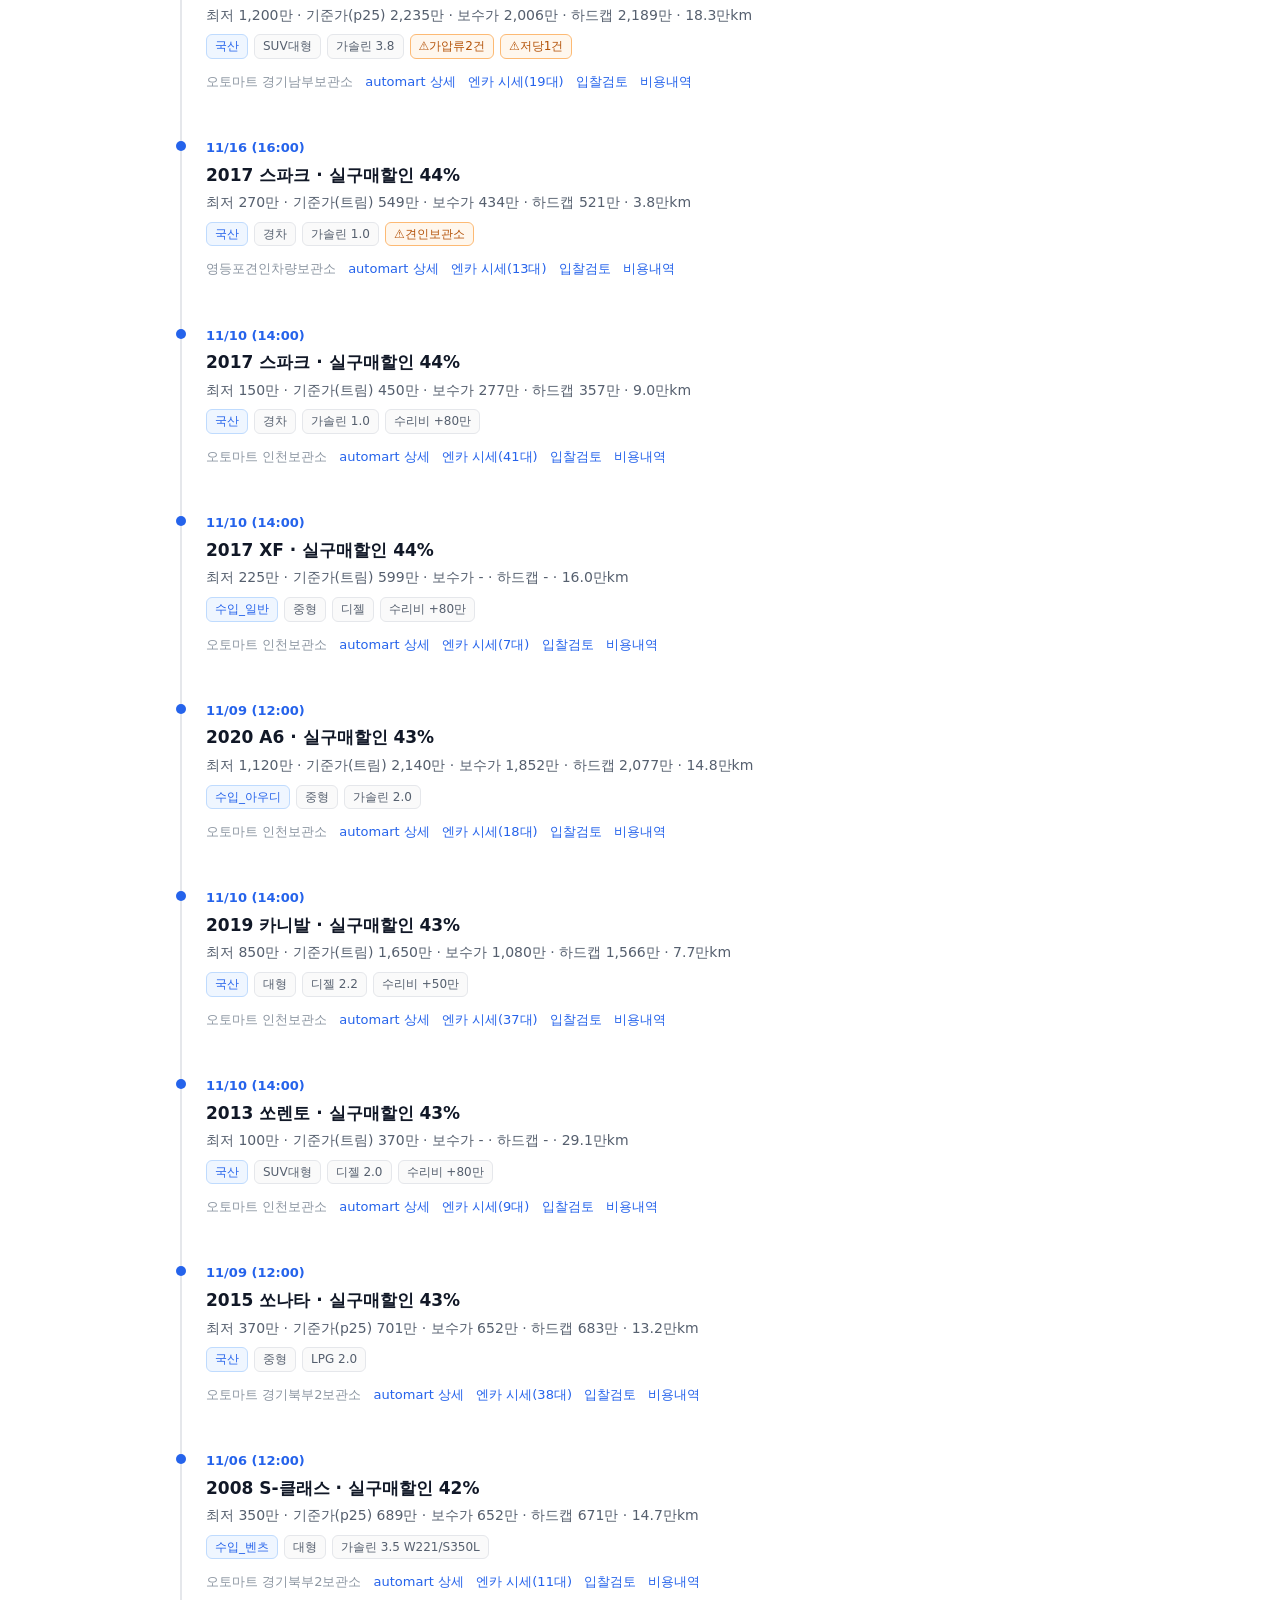
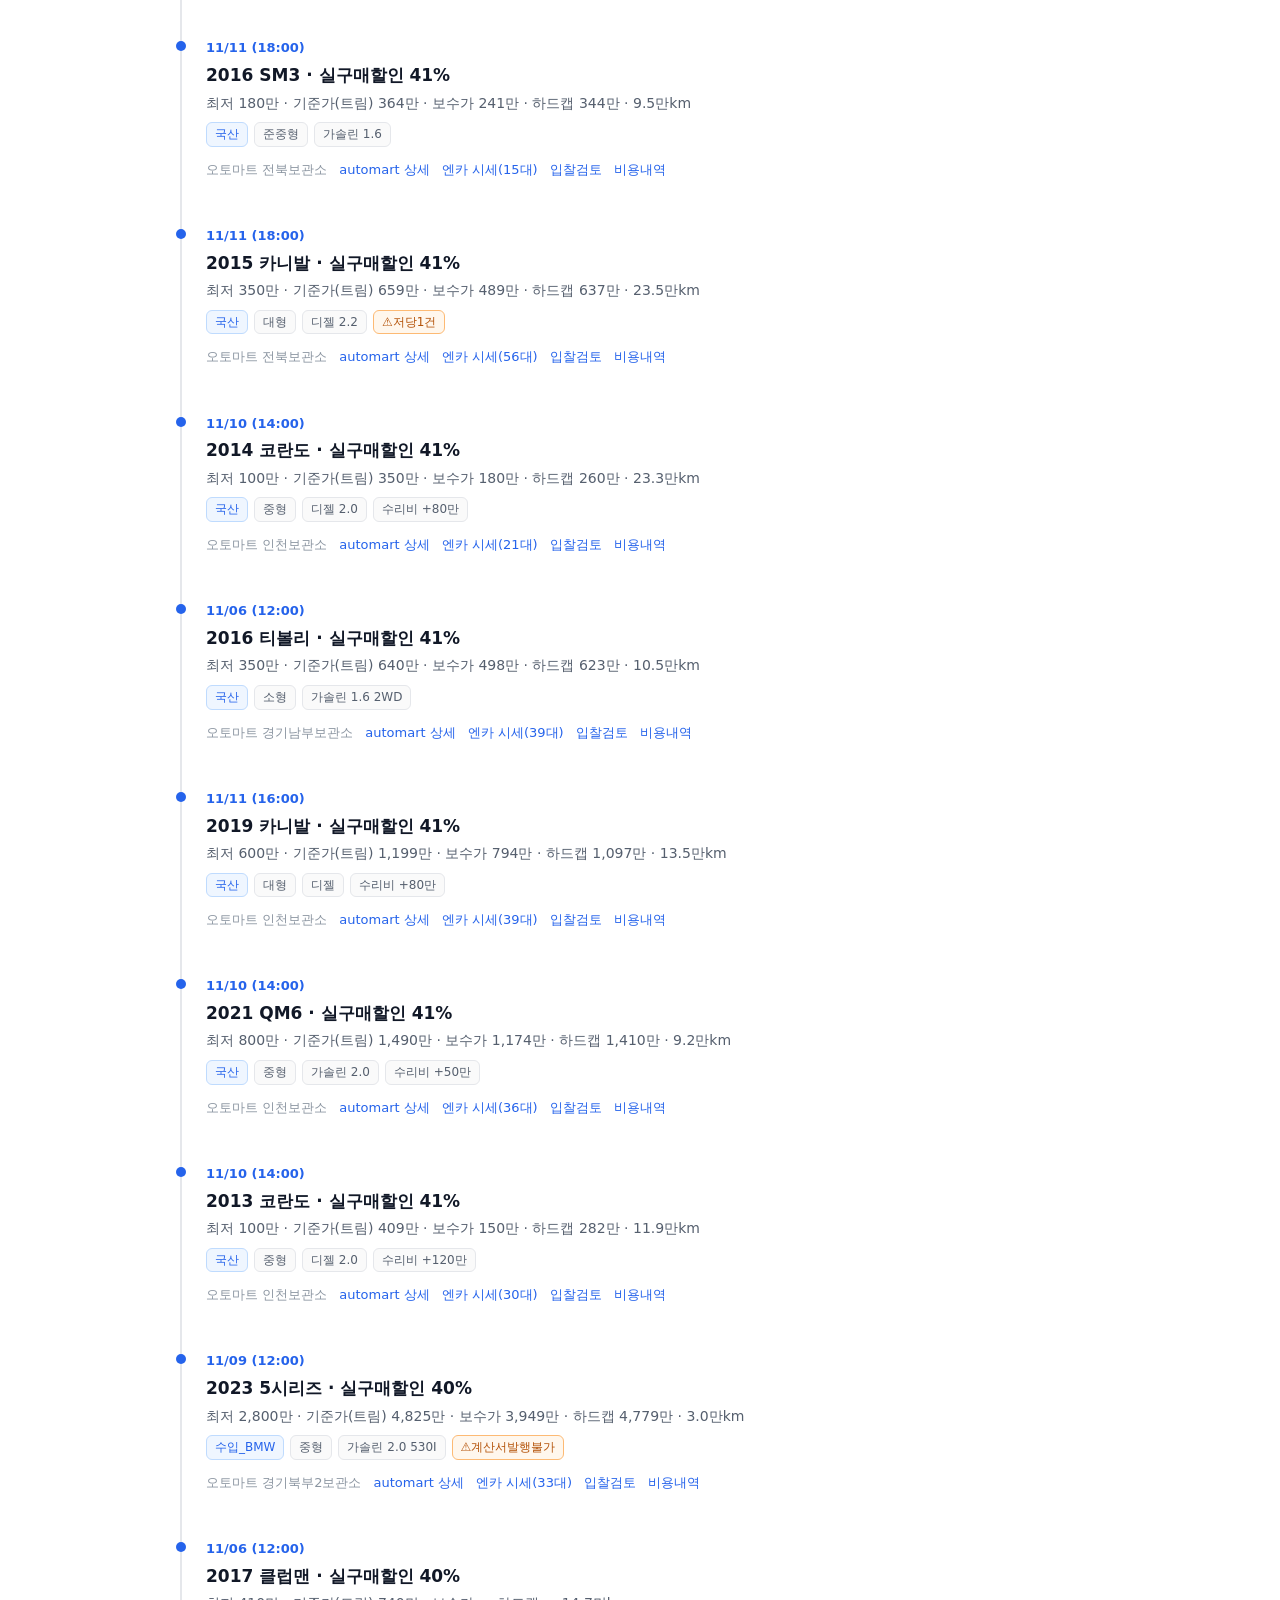
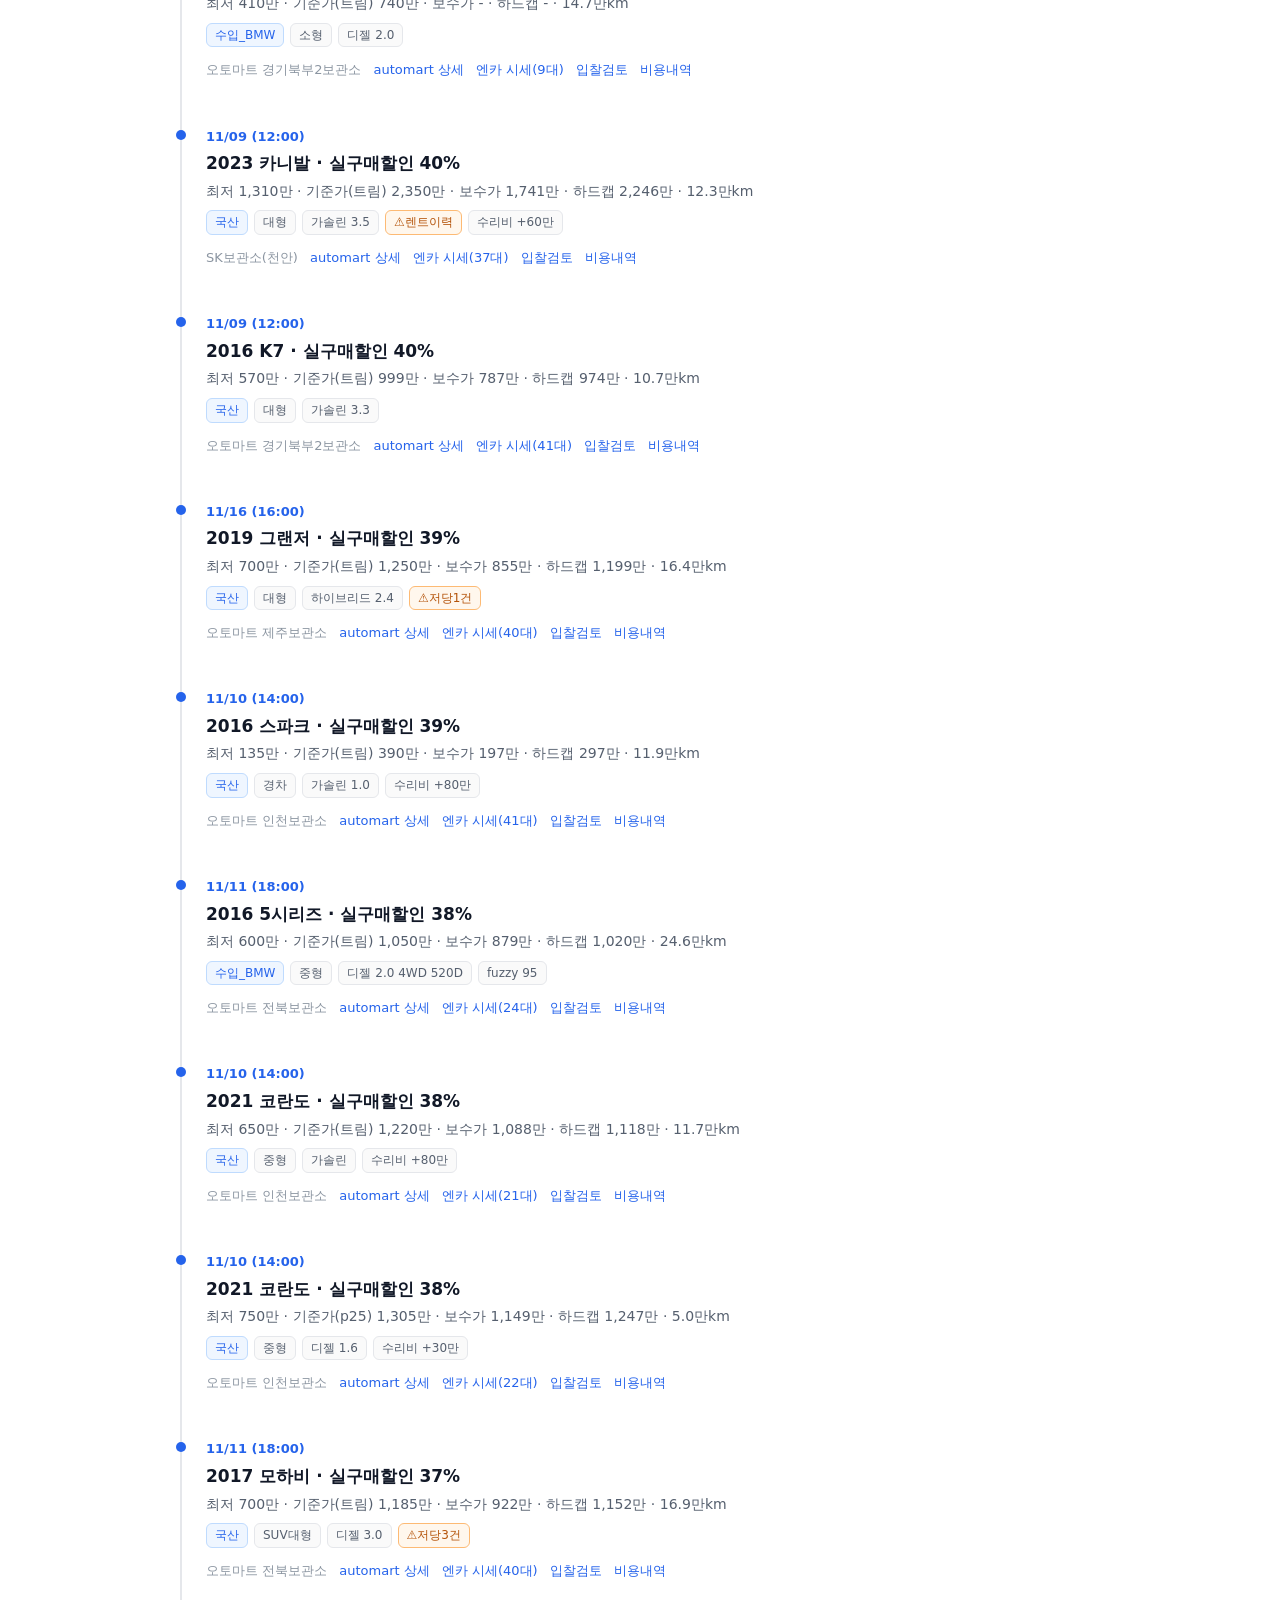
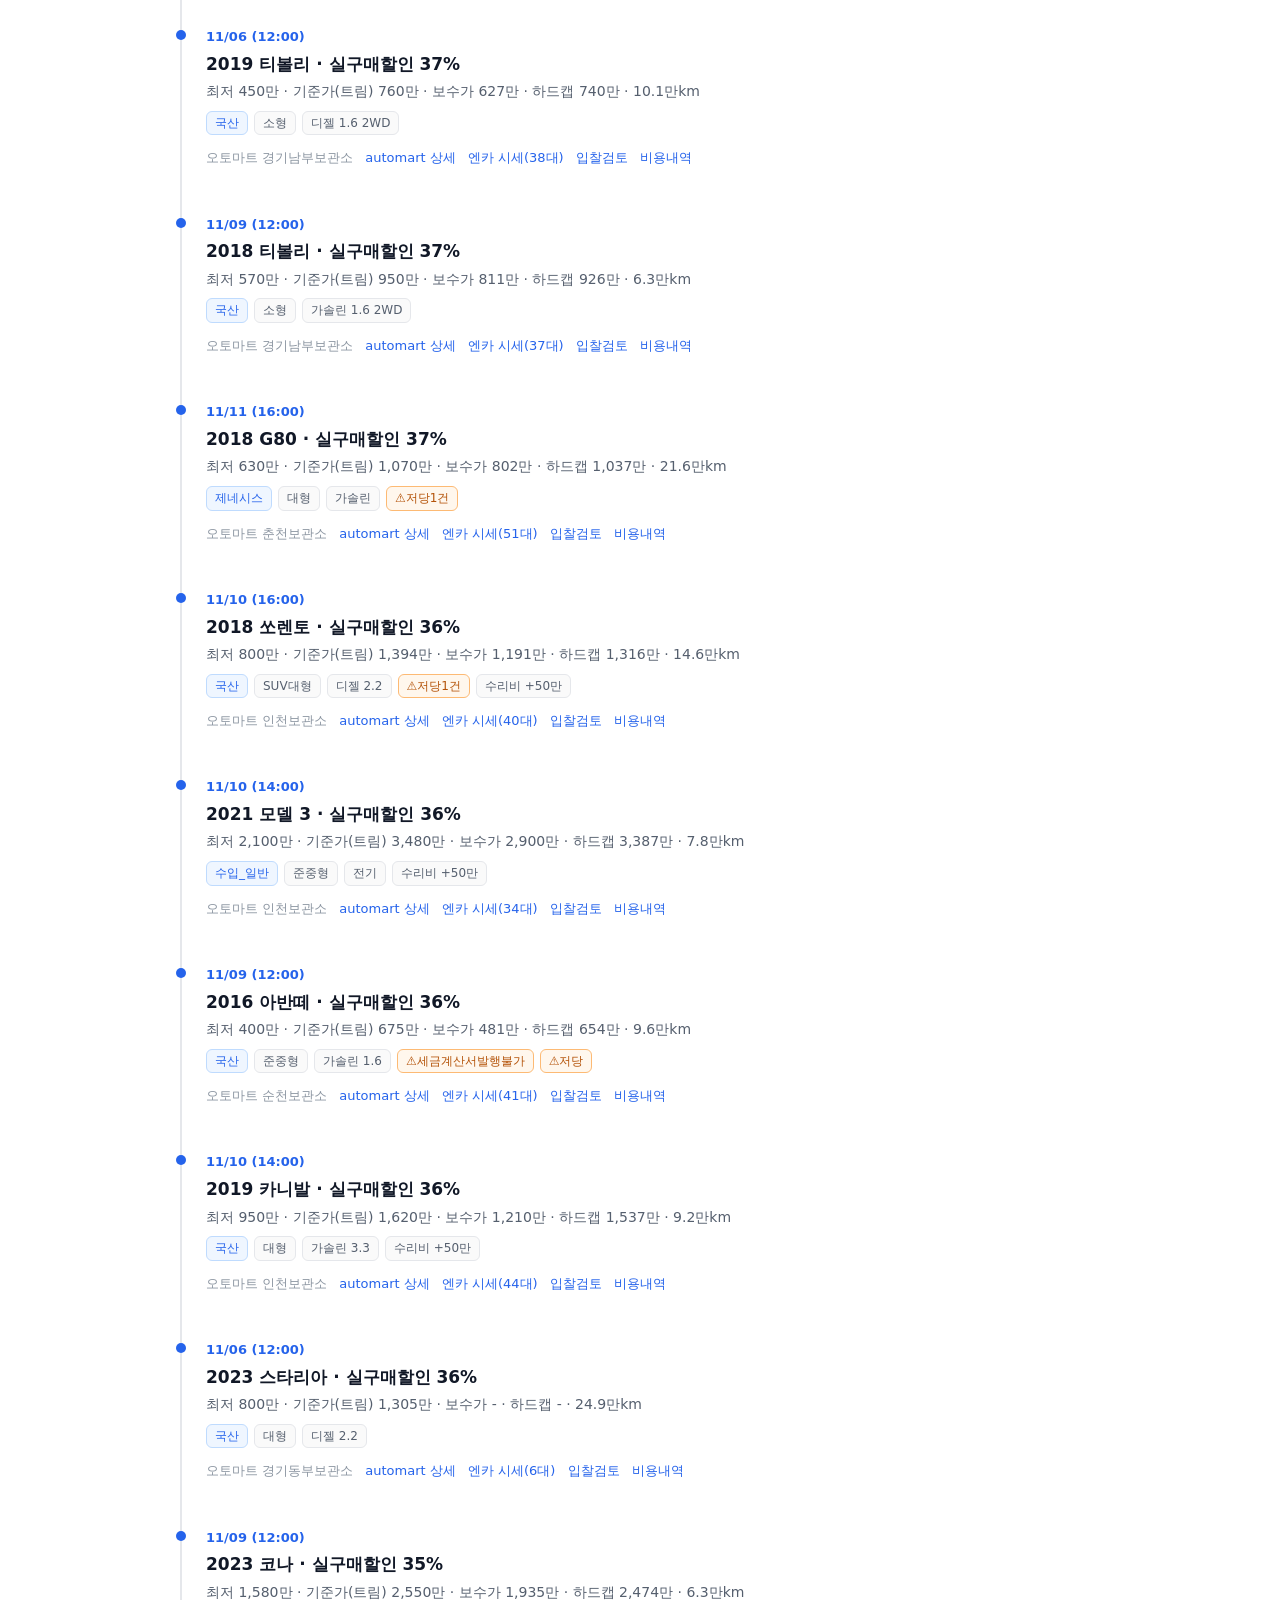
==== commit ac282f38: "data: 2026-11-06 08:25" ====
--- a/index.html
+++ b/index.html
@@ -6,7 +6,7 @@
 <meta name="robots" content="noindex,nofollow">
 <title>진행중 매물 — AUTOMART HUB</title>
 <link rel="icon" href="data:image/svg+xml,<svg xmlns='http://www.w3.org/2000/svg' viewBox='0 0 16 16'><text y='14' font-size='14'>🚗</text></svg>">
-<link rel="stylesheet" href="assets/style.css?v=202611050823">
+<link rel="stylesheet" href="assets/style.css?v=202611060825">
 </head>
 <body data-page="listings">
 <nav class="nav"><div class="nav-inner">
@@ -64,9 +64,9 @@
     <ul class="tl" id="low-list"></ul>
   </details>
 </main>
-<script src="data/meta.js?v=202611050823"></script>
-<script src="data/listings.js?v=202611050823"></script>
-<script src="assets/app.js?v=202611050823"></script>
+<script src="data/meta.js?v=202611060825"></script>
+<script src="data/listings.js?v=202611060825"></script>
+<script src="assets/app.js?v=202611060825"></script>
 <script data-goatcounter="https://automarthub.goatcounter.com/count"
         async src="//gc.zgo.at/count.js"></script>
 </body>
